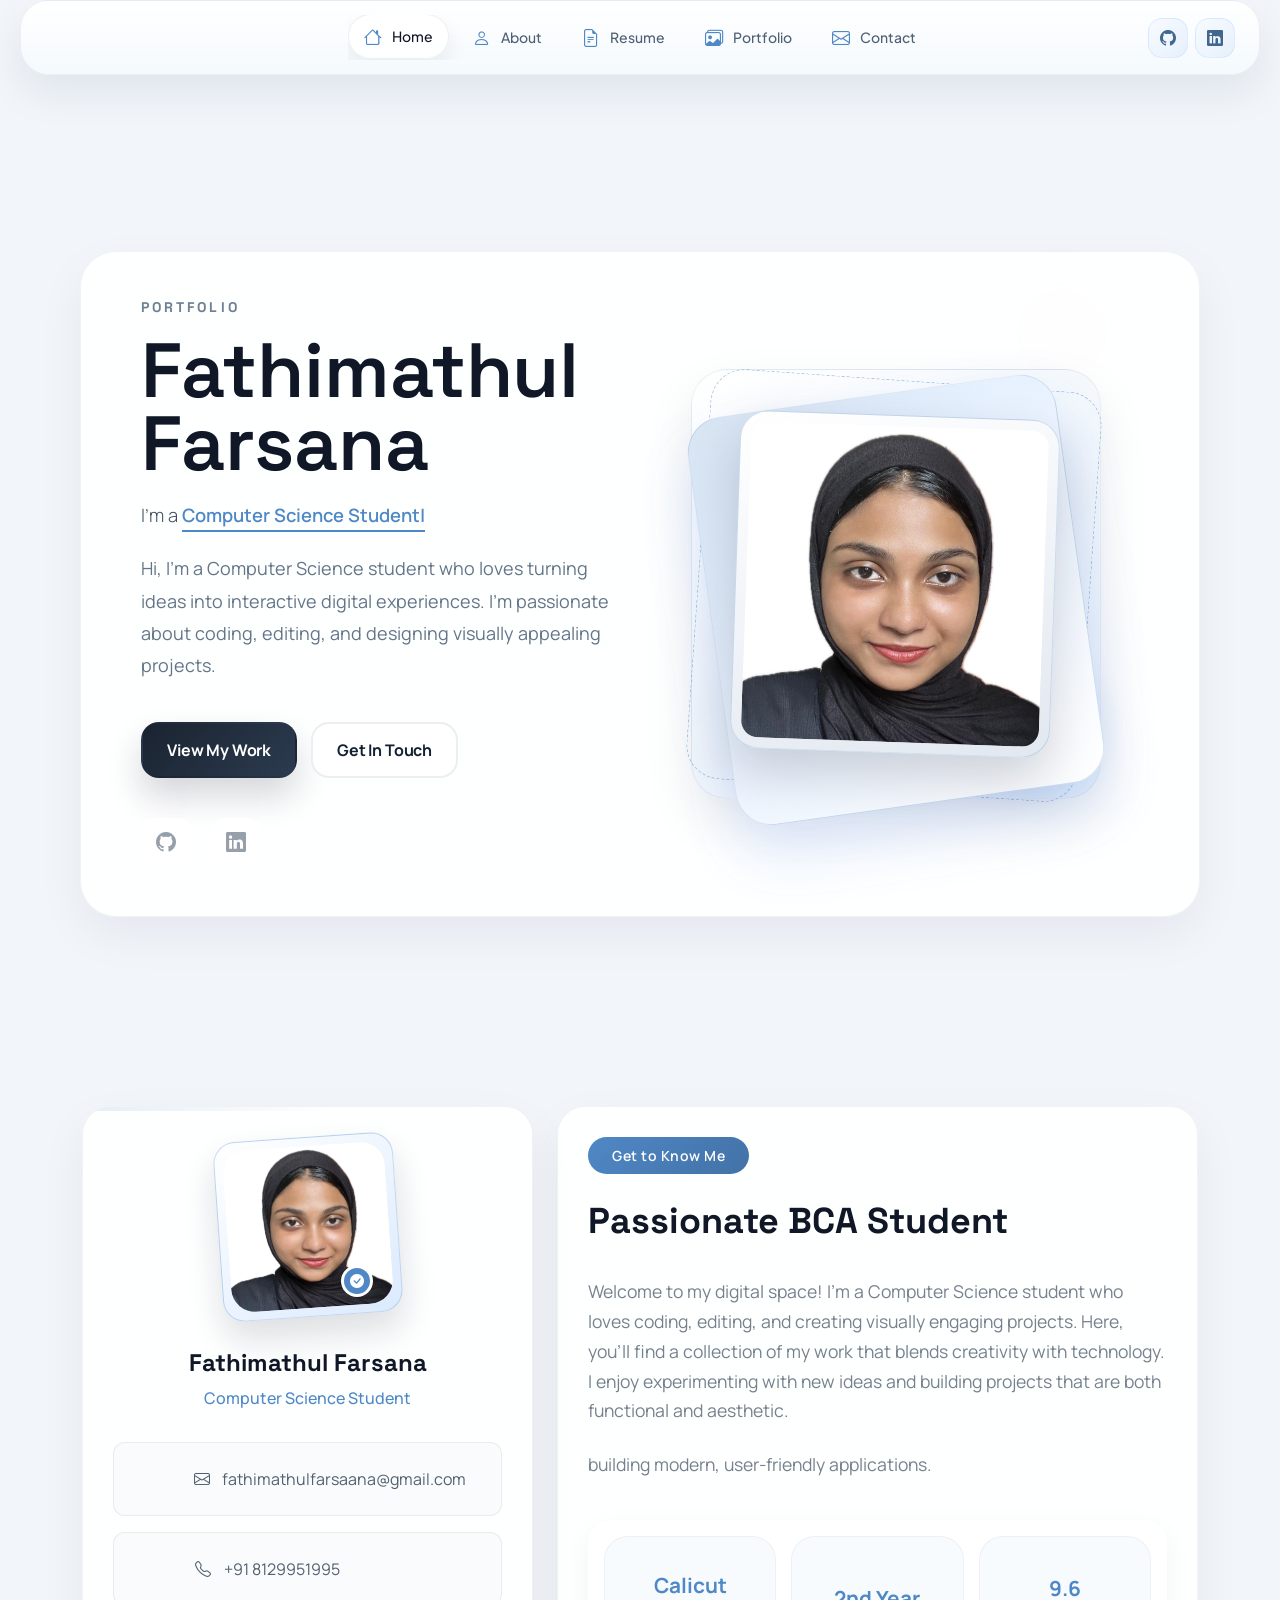
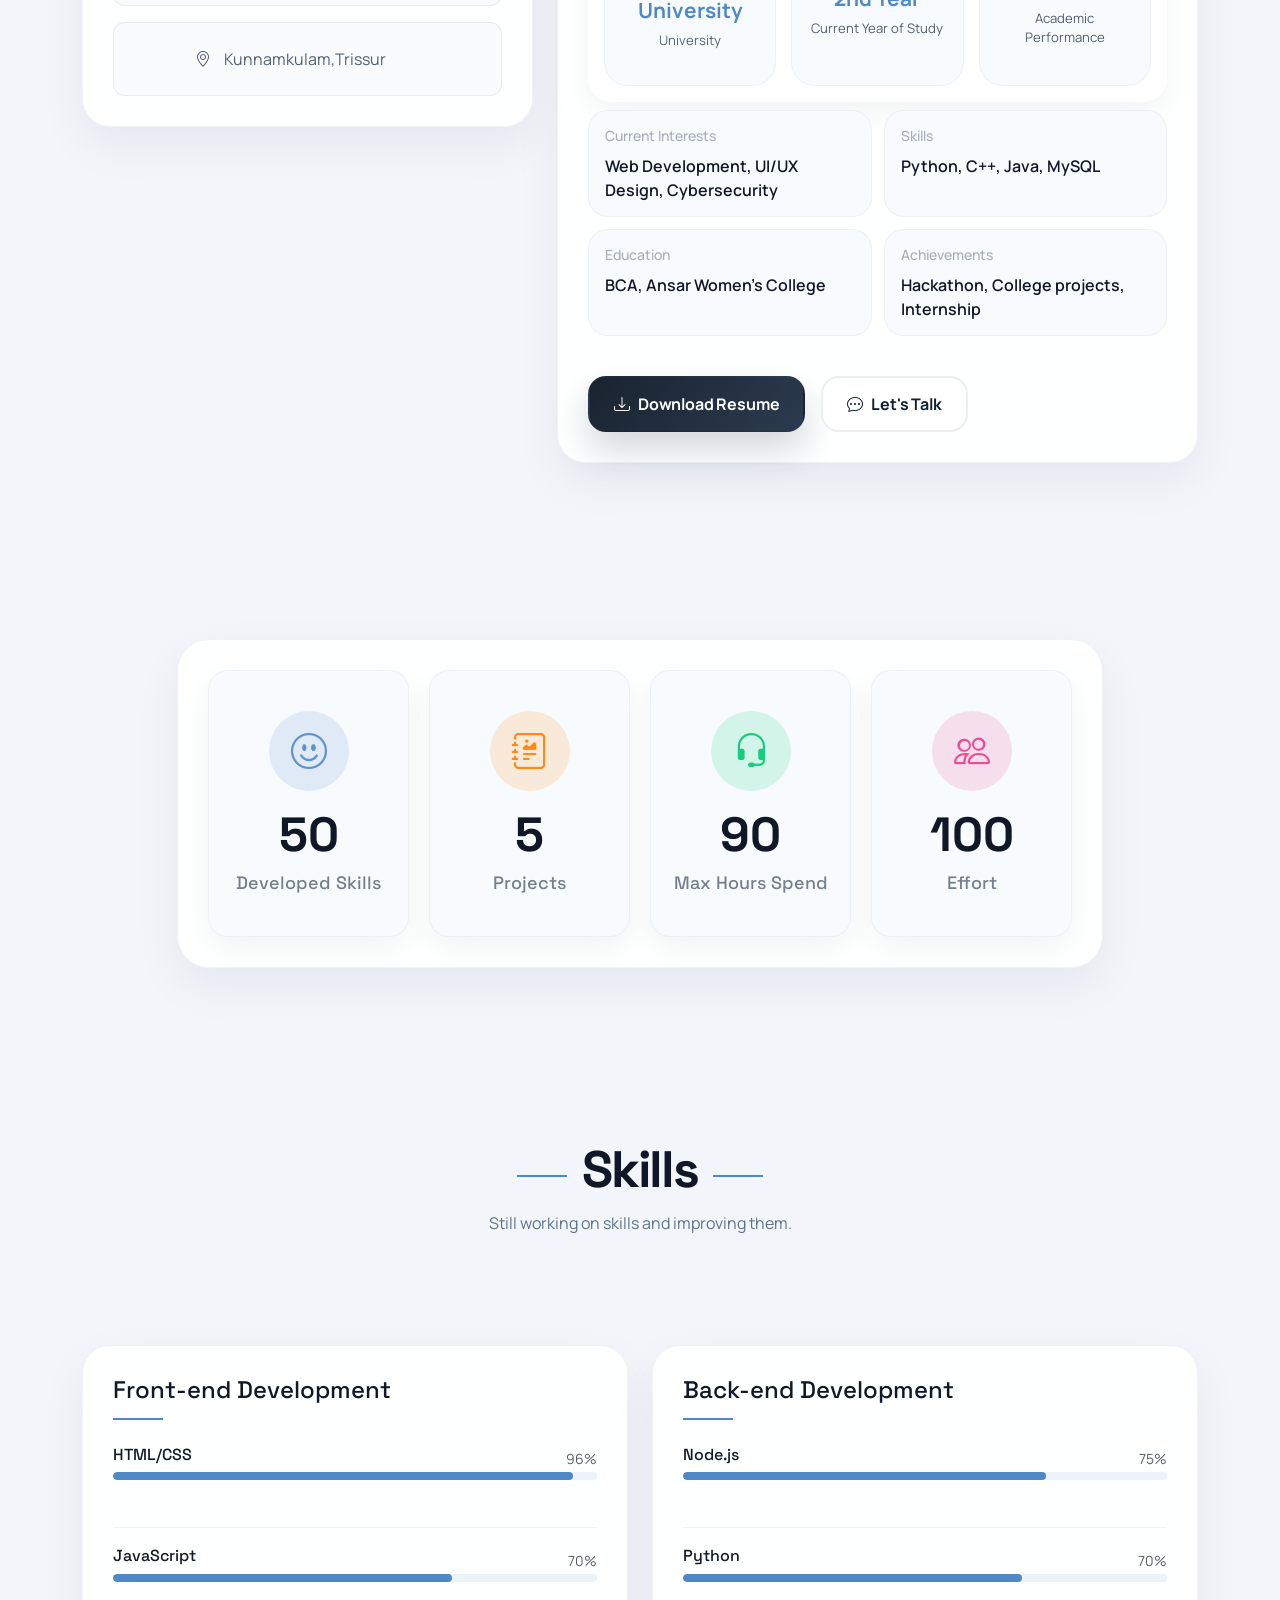
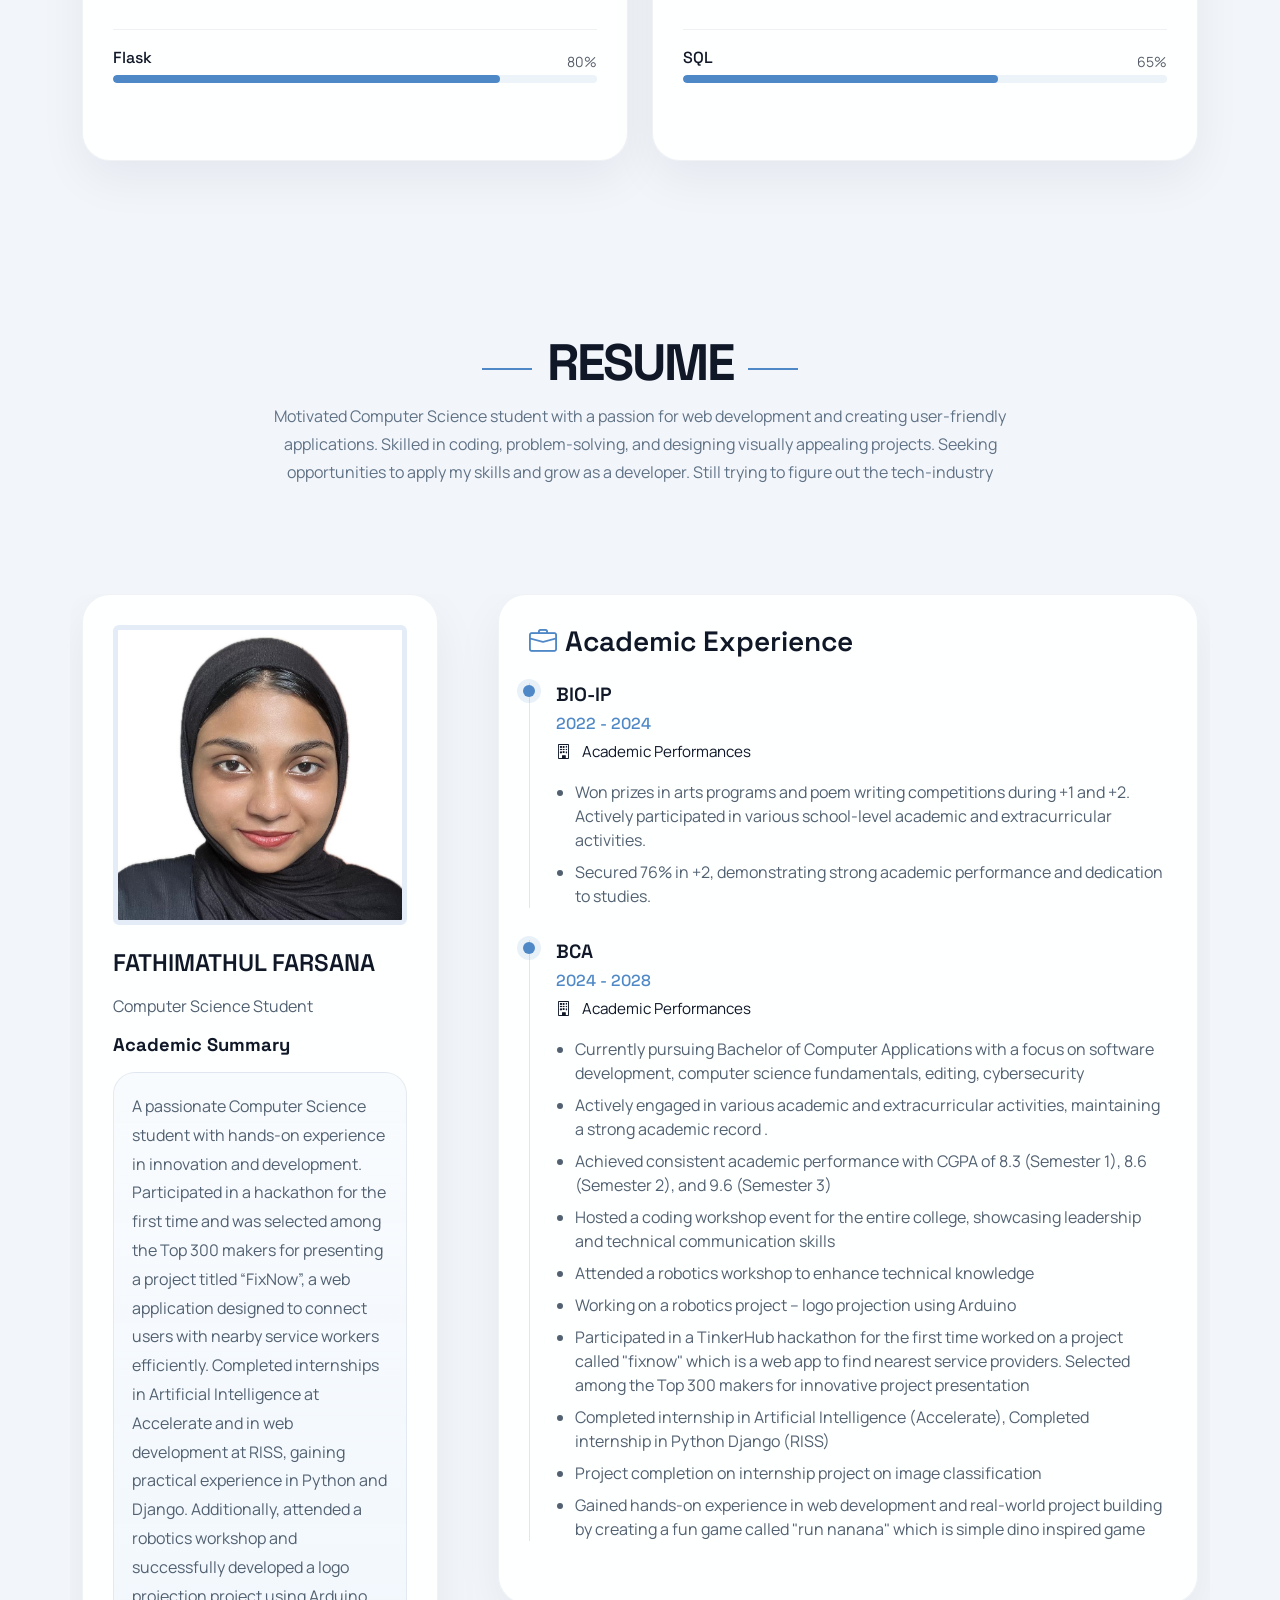
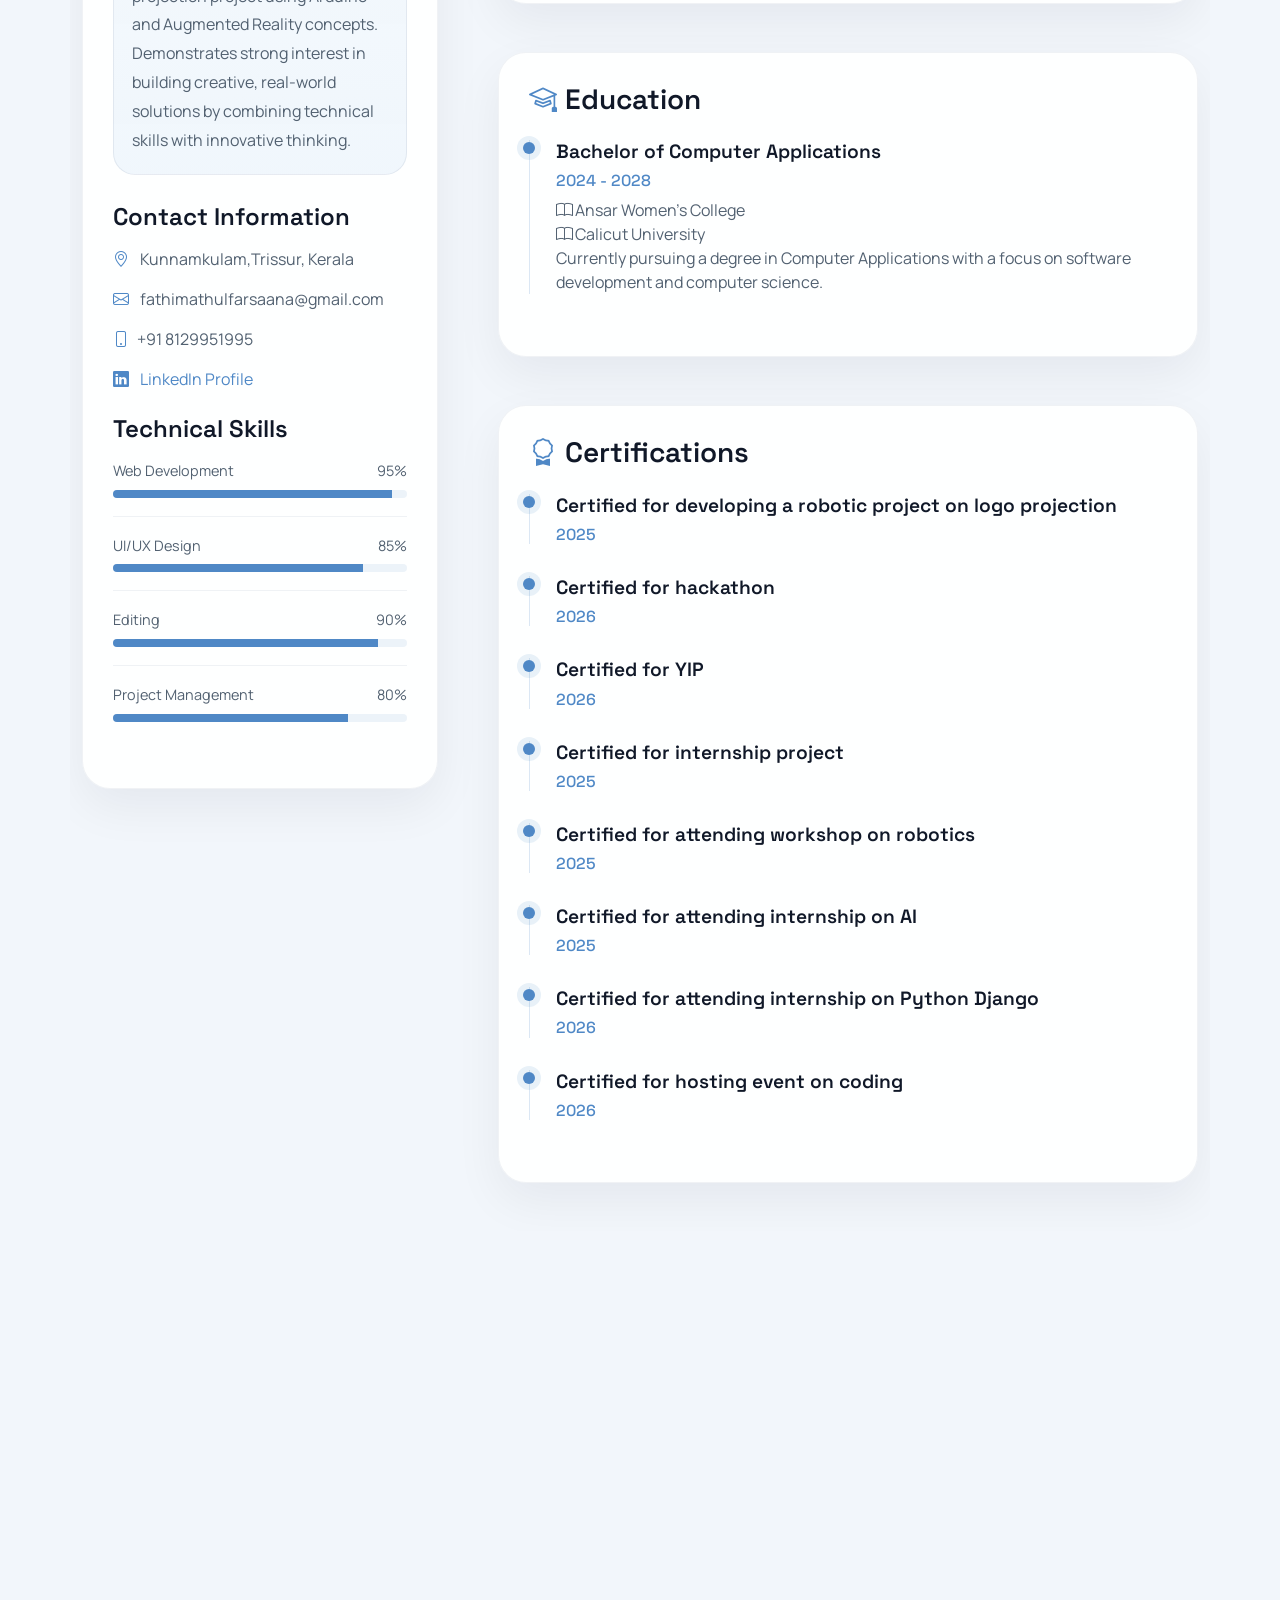
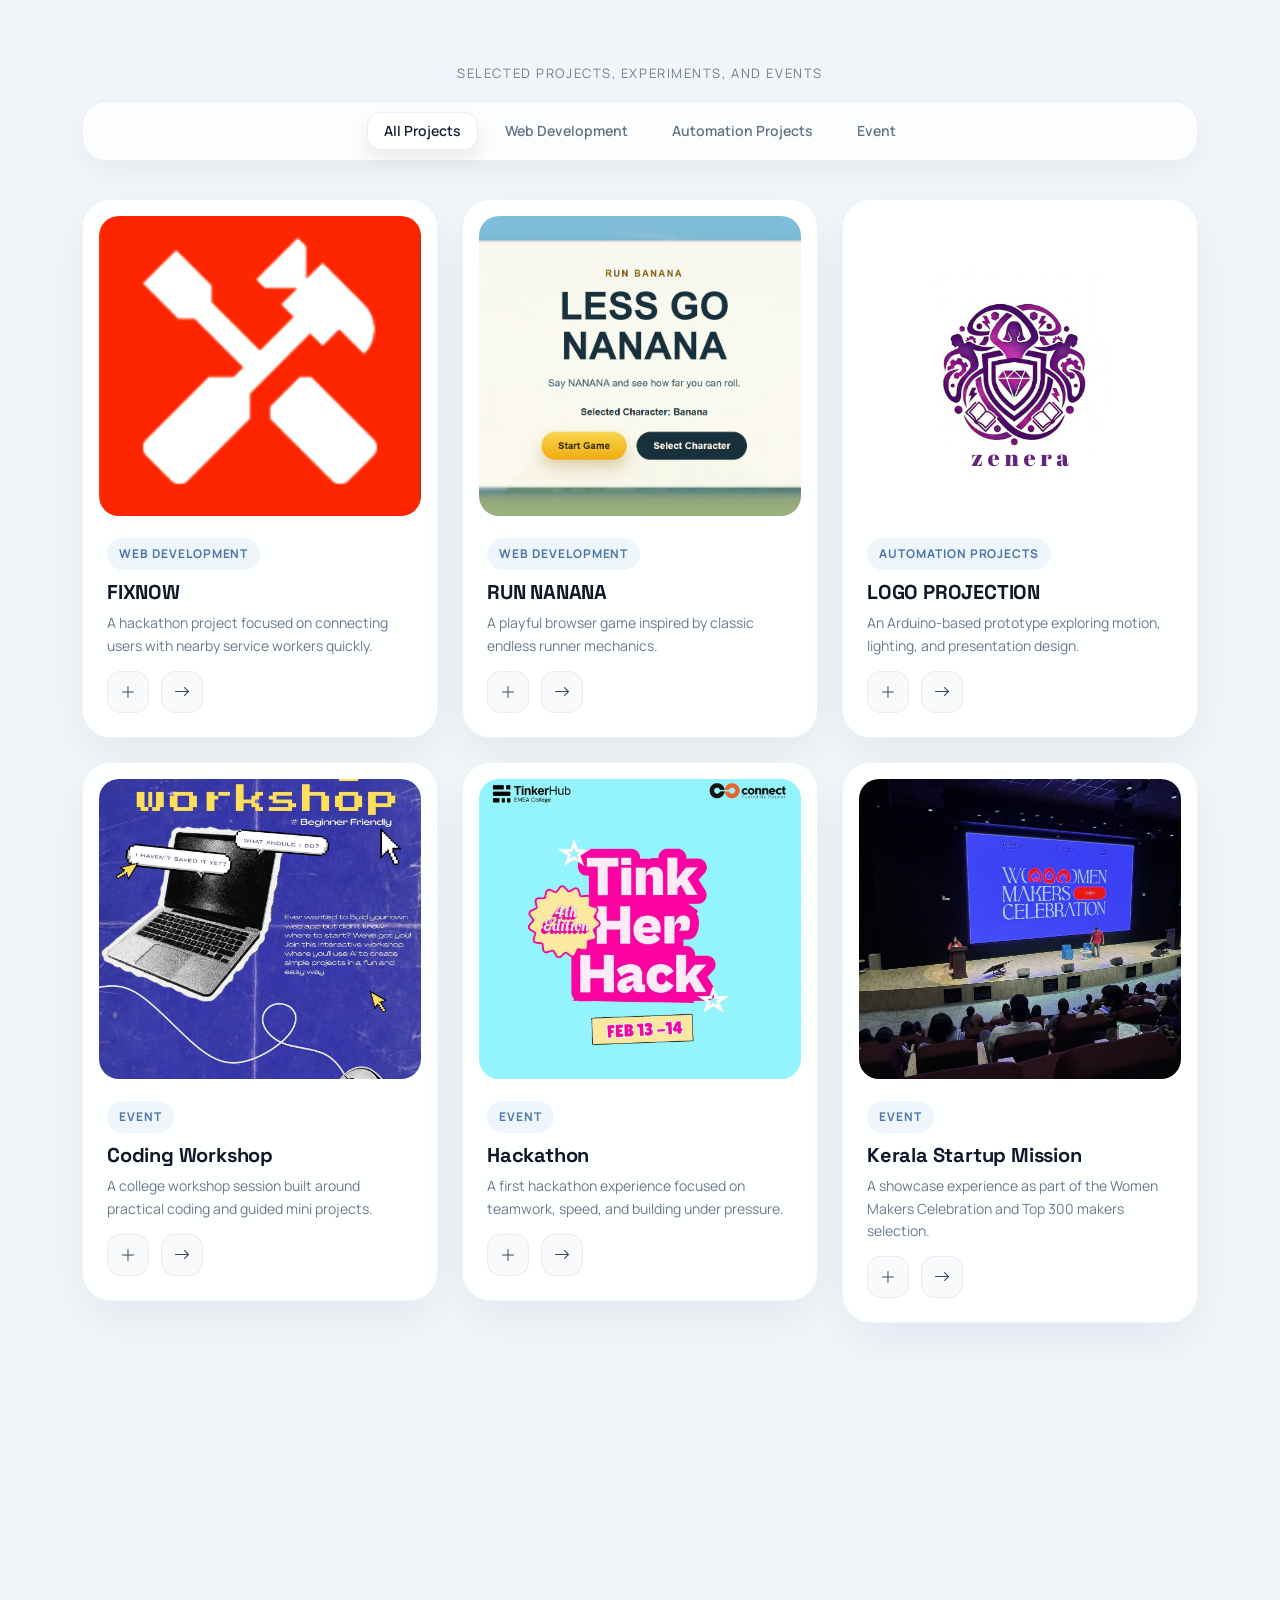
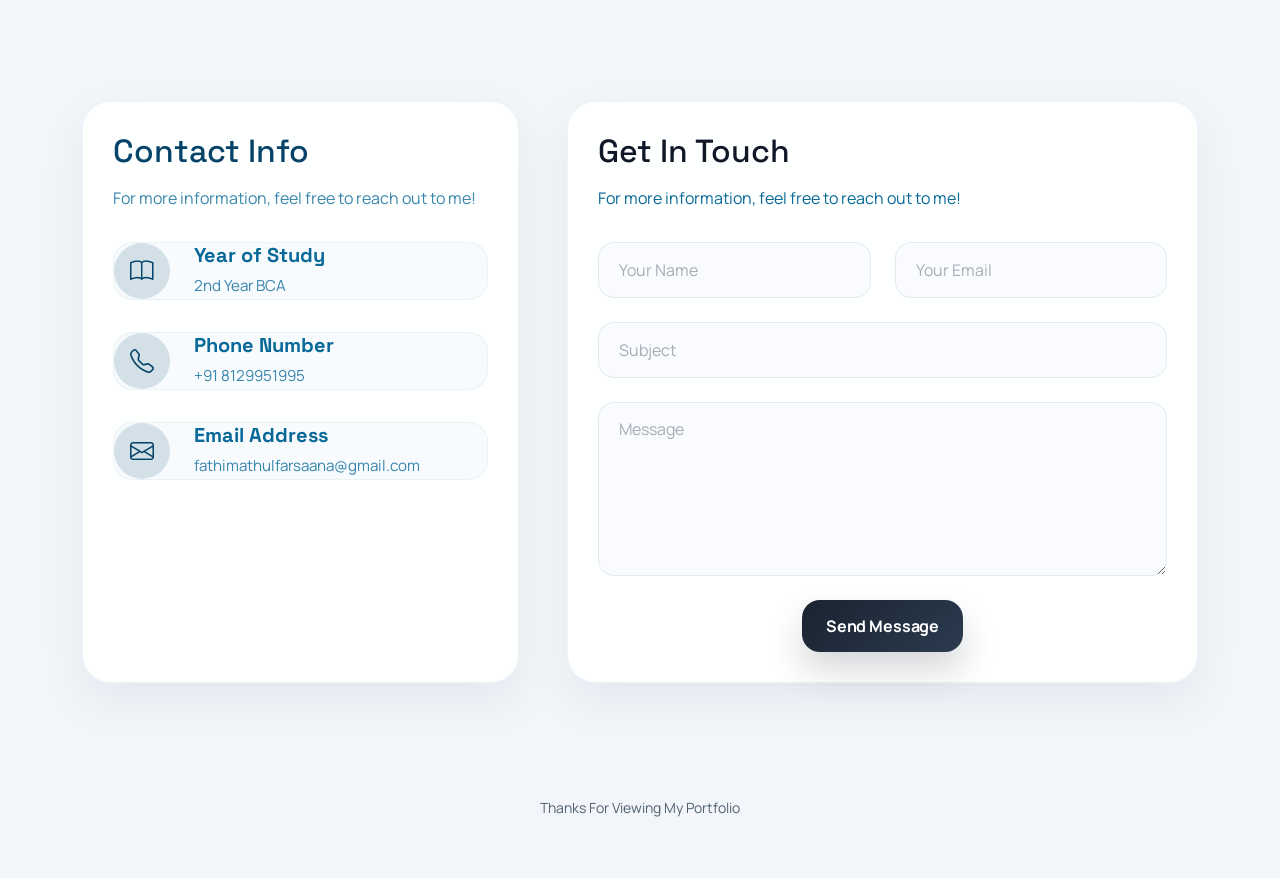
==== index.html @ c7d16365 "update" ====
<!DOCTYPE html>
<html lang="en">

<head>
  <meta charset="utf-8">
  <meta content="width=device-width, initial-scale=1.0" name="viewport">
  <title>Portfolio of Fathimathul Farsana</title>
  <meta name="description" content="Farsana's personal portfolio showcasing projects and skills">
  <meta name="keywords" content="portfolio, web development, coding, projects, skills, Fathimathul Farsana">
  <meta name="author" content="Fathimathul Farsana">

  <!-- Fonts -->
  <link href="https://fonts.googleapis.com" rel="preconnect">
  <link href="https://fonts.gstatic.com" rel="preconnect" crossorigin>
  <link href="https://fonts.googleapis.com/css2?family=Manrope:wght@400;500;600;700;800&family=Space+Grotesk:wght@500;700&family=Plus+Jakarta+Sans:wght@500;600;700&display=swap" rel="stylesheet">

  <!-- Vendor CSS Files -->
  <link href="assets/vendor/bootstrap/css/bootstrap.min.css" rel="stylesheet">
  <link href="https://cdn.jsdelivr.net/npm/bootstrap-icons@1.11.3/font/bootstrap-icons.min.css" rel="stylesheet">
  <link href="assets/vendor/aos/aos.css" rel="stylesheet">
  <link href="assets/vendor/glightbox/css/glightbox.min.css" rel="stylesheet">
  <link href="assets/vendor/swiper/swiper-bundle.min.css" rel="stylesheet">

  <!-- Main CSS File -->
  <link href="assets/css/main.css" rel="stylesheet">

  <!-- =======================================================
  * Name: Portfolio of Fathimathul Farsana
  * Template URL: https://Farsanaa/portfolio/
  ======================================================== -->
</head>

<body class="index-page">

  <header id="header" class="header dark-background d-flex flex-column justify-content-center">
    <i class="header-toggle d-xl-none bi bi-list"></i>

    <div class="header-container d-flex flex-column align-items-start">
      <nav id="navmenu" class="navmenu">
        <ul>
          <li><a href="#hero" class="active"><i class="bi bi-house navicon"></i>Home</a></li>
          <li><a href="#about"><i class="bi bi-person navicon"></i> About</a></li>
          <li><a href="#resume"><i class="bi bi-file-earmark-text navicon"></i> Resume</a></li>
          <li><a href="#portfolio"><i class="bi bi-images navicon"></i> Portfolio</a></li>
          <li><a href="#contact"><i class="bi bi-envelope navicon"></i> Contact</a></li>
        </ul>
      </nav>

      <div class="social-links text-center">
        <a href="https://github.com/Farsanaa/" class="github"><i class="bi bi-github"></i></a>
        <a href="https://www.linkedin.com/in/farsana-fathima-b23329321/" class="linkedin"><i class="bi bi-linkedin"></i></a>
      </div>

    </div>

  </header>

  <main class="main">

    <!-- Hero Section -->
    <section id="hero" class="hero section">

      <div class="background-elements">
        <div class="bg-circle circle-1"></div>
        <div class="bg-circle circle-2"></div>
      </div>

      <div class="hero-content">

        <div class="container">
          <div class="row align-items-center">

            <div class="col-lg-6" data-aos="fade-right" data-aos-delay="100">
              <div class="hero-text">
                <h1><span class="accent-text">PORTFOLIO</span></h1>
                <h2>Fathimathul Farsana</h2>
                <p class="lead">I'm a <span class="typed" data-typed-items="Computer Science Student, Web Developer, Editor-Video, Poster designer, Code Enthusiast"></span></p>
                <p class="description">Hi, I’m a Computer Science student who loves turning ideas into interactive digital experiences. I’m passionate about coding, editing, and designing visually appealing projects.</p>

                <div class="hero-actions">
                  <a href="#portfolio" class="btn btn-primary">View My Work</a>
                  <a href="#contact" class="btn btn-outline">Get In Touch</a>
                </div>

                <div class="social-links">
                  <a href="https://github.com/Farsanaa/" class="github"><i class="bi bi-github"></i></a>
                  <a href="https://www.linkedin.com/in/farsana-fathima-b23329321/" class="linkedin"><i class="bi bi-linkedin"></i></a>
                </div>
              </div>
            </div>

            <div class="col-lg-6" data-aos="fade-left" data-aos-delay="200">
              <div class="hero-visual">
                <div class="profile-container">
                  <div class="profile-background"></div>
                  <img src="assets/img/profile/profile.jpeg" alt="Fathimathul Farsana" class="profile-image">
                </div>
              </div>
            </div>

          </div>
        </div>
      </div>

    </section><!-- /Hero Section -->

    <!-- About Section -->
    <section id="about" class="about section">

      <div class="container" data-aos="fade-up" data-aos-delay="100">

        <div class="row">
          <div class="col-lg-5" data-aos="zoom-in" data-aos-delay="200">
            <div class="profile-card">
              <div class="profile-header">
                <div class="profile-image">
                  <img src="assets/img/profile/profile.jpeg" alt="Profile Image" class="img-fluid">
                </div>
                <div class="profile-badge">
                  <i class="bi bi-check-circle-fill"></i>
                </div>
              </div>

              <div class="profile-content">
                <h3>Fathimathul Farsana</h3>
                <p class="profession">Computer Science Student</p>

                <div class="contact-links">
                  <a href="mailto:fathimathulfarsaana@gmail.com" class="contact-item">
                    <i class="bi bi-envelope"></i>
                    fathimathulfarsaana@gmail.com
                  </a>
                  <a href="tel:+91 8129951995" class="contact-item">
                    <i class="bi bi-telephone"></i>
                    +91 8129951995
                  </a>
                  <a href="#" class="contact-item">
                    <i class="bi bi-geo-alt"></i>
                    Kunnamkulam,Trissur
                  </a>
                </div>
              </div>
            </div>
          </div>

          <div class="col-lg-7" data-aos="fade-left" data-aos-delay="300">
            <div class="about-content">
              <div class="section-header">
                <span class="badge-text">Get to Know Me</span>
                <h2>Passionate BCA Student</h2>
              </div>

              <div class="description">
                <p>Welcome to my digital space! I'm a Computer Science student who loves coding, editing, and creating visually engaging projects. Here, you’ll find a collection of my work that blends creativity with technology. I enjoy experimenting with new ideas and building projects that are both functional and aesthetic.</p>

                <p>building modern, user-friendly applications.</p>
              </div>

              <div class="stats-grid">
                <div class="stat-item">
                 <div class="stat-number stat-number-text">
                 <span>Calicut University</span>
                 </div>
                  <div class="stat-label">University</div>
                </div>
                <div class="stat-item">
                  <div class="stat-number">2nd Year</div>
                  <div class="stat-label">Current Year of Study
                
                  </div>
                </div>
                <div class="stat-item">
                  <div class="stat-number">9.6</div>
                  <div class="stat-label">Academic Performance</div>
                </div>
              </div>

              <div class="details-grid">
                <div class="detail-row">
                  <div class="detail-item">
                    <span class="detail-label">Current Interests</span>
                    <span class="detail-value">Web Development, UI/UX Design, Cybersecurity</span>
                  </div>
                  <div class="detail-item">
                    <span class="detail-label">Skills</span>
                    <span class="detail-value">Python, C++, Java, MySQL</span>
                  </div>
                </div>
                <div class="detail-row">
                  <div class="detail-item">
                    <span class="detail-label">Education</span>
                    <span class="detail-value">BCA, Ansar Women's College</span>
                  </div>
                  <div class="detail-item">
                    <span class="detail-label">Achievements</span>
                    <span class="detail-value">Hackathon, College projects, Internship</span>
                  </div>
                </div>
              </div>

              <div class="cta-section">
                <a href="#" class="btn btn-primary">
                  <i class="bi bi-download"></i>
                  Download Resume
                </a>
                <a href="#" class="btn btn-outline">
                  <i class="bi bi-chat-dots"></i>
                  Let's Talk
                </a>
              </div>
            </div>
          </div>
        </div>

      </div>

    </section><!-- /About Section -->

    <!-- Stats Section -->
    <section id="stats" class="stats section light-background">

      <div class="container" data-aos="fade-up" data-aos-delay="100">

        <div class="row justify-content-center">
          <div class="col-lg-10">
            <div class="stats-wrapper">
              <div class="stats-item" data-aos="zoom-in" data-aos-delay="150">
                <div class="icon-wrapper">
                  <i class="bi bi-emoji-smile"></i>
                </div>
                <span data-purecounter-start="0" data-purecounter-end="50" data-purecounter-duration="1" class="purecounter"></span>
                <p>Developed Skills</p>
              </div><!-- End Stats Item -->

              <div class="stats-item" data-aos="zoom-in" data-aos-delay="200">
                <div class="icon-wrapper">
                  <i class="bi bi-journal-richtext"></i>
                </div>
                <span data-purecounter-start="0" data-purecounter-end="5" data-purecounter-duration="1" class="purecounter"></span>
                <p>Projects</p>
              </div><!-- End Stats Item -->

              <div class="stats-item" data-aos="zoom-in" data-aos-delay="250">
                <div class="icon-wrapper">
                  <i class="bi bi-headset"></i>
                </div>
                <span data-purecounter-start="0" data-purecounter-end="90" data-purecounter-duration="1" class="purecounter"></span>
                <p>Max Hours Spend</p>
              </div><!-- End Stats Item -->

              <div class="stats-item" data-aos="zoom-in" data-aos-delay="300">
                <div class="icon-wrapper">
                  <i class="bi bi-people"></i>
                </div>
                <span data-purecounter-start="0" data-purecounter-end="100" data-purecounter-duration="1" class="purecounter"></span>
                <p>Effort</p>
              </div><!-- End Stats Item -->
            </div>
          </div>
        </div>

      </div>

    </section><!-- /Stats Section -->

    <!-- Skills Section -->
    <section id="skills" class="skills section">

      <!-- Section Title -->
      <div class="container section-title" data-aos="fade-up">
        <h2>Skills</h2>
        <p>Still working on skills and improving them.</p>
      </div><!-- End Section Title -->

      <div class="container" data-aos="fade-up" data-aos-delay="100">

        <div class="row">
          <div class="col-lg-6">
            <div class="skills-category" data-aos="fade-up" data-aos-delay="200">
              <h3>Front-end Development</h3>
              <div class="skills-animation">
                <div class="skill-item">
                  <div class="d-flex justify-content-between align-items-center">
                    <h4>HTML/CSS</h4>
                    <span class="skill-percentage">96%</span>
                  </div>
                  <div class="progress">
                    <div class="progress-bar" role="progressbar" aria-valuenow="95" aria-valuemin="0" aria-valuemax="100"></div>
                  </div>
                  <div class="skill-tooltip">Learning and Developing skills in modern web technologies</div>
                </div>

                <div class="skill-item">
                  <div class="d-flex justify-content-between align-items-center">
                    <h4>JavaScript</h4>
                    <div class="progress-bar" role="progressbar" aria-valuenow="96" aria-valuemin="0" aria-valuemax="100"></div>
                    <span class="skill-percentage">70%</span>
                  </div>
                  <div class="progress">
                    <div class="progress-bar" role="progressbar" aria-valuenow="70" aria-valuemin="0" aria-valuemax="100"></div>
                  </div>
                  <div class="skill-tooltip">Experience with modern JavaScript frameworks</div>
                </div>

                <div class="skill-item">
                  <div class="d-flex justify-content-between align-items-center">
                    <h4>Flask</h4>
                    <span class="skill-percentage">80%</span>
                  </div>
                  <div class="progress">
                    <div class="progress-bar" role="progressbar" aria-valuenow="80" aria-valuemin="0" aria-valuemax="100"></div>
                  </div>
                  <div class="skill-tooltip">Experience with Flask, routing, and database integration</div>
                </div>
              </div>
            </div><!-- End Frontend Skills -->
          </div>

          <div class="col-lg-6">
            <div class="skills-category" data-aos="fade-up" data-aos-delay="300">
              <h3>Back-end Development</h3>
              <div class="skills-animation">
                <div class="skill-item">
                  <div class="d-flex justify-content-between align-items-center">
                    <h4>Node.js</h4>
                    <span class="skill-percentage">75%</span>
                  </div>
                  <div class="progress">
                    <div class="progress-bar" role="progressbar" aria-valuenow="75" aria-valuemin="0" aria-valuemax="100"></div>
                  </div>
                  <div class="skill-tooltip">Server-side JavaScript development with Express and REST APIs</div>
                </div>

                <div class="skill-item">
                  <div class="d-flex justify-content-between align-items-center">
                    <h4>Python</h4>
                    <span class="skill-percentage">70%</span>
                  </div>
                  <div class="progress">
                    <div class="progress-bar" role="progressbar" aria-valuenow="70" aria-valuemin="0" aria-valuemax="100"></div>
                  </div>
                  <div class="skill-tooltip">Python development with Django and data analysis tools</div>
                </div>

                <div class="skill-item">
                  <div class="d-flex justify-content-between align-items-center">
                    <h4>SQL</h4>
                    <span class="skill-percentage">65%</span>
                  </div>
                  <div class="progress">
                    <div class="progress-bar" role="progressbar" aria-valuenow="65" aria-valuemin="0" aria-valuemax="100"></div>
                  </div>
                  <div class="skill-tooltip">Database design, optimization, and complex queries</div>
                </div>
              </div>
            </div><!-- End Backend Skills -->
          </div>
        </div>

      </div>

    </section><!-- /Skills Section -->

    <!-- Resume Section -->
    <section id="resume" class="resume section">

      <!-- Section Title -->
      <div class="container section-title" data-aos="fade-up">
        <h2>RESUME</h2>
        <p>Motivated Computer Science student with a passion for web development and creating user-friendly applications. Skilled in coding, problem-solving, and designing visually appealing projects. Seeking opportunities to apply my skills and grow as a developer. Still trying to figure out the tech-industry</p>
      </div><!-- End Section Title -->

      <div class="container" data-aos="fade-up" data-aos-delay="100">

        <div class="row gy-4">
          <!-- Left column with summary and contact -->
          <div class="col-lg-4">
            <div class="resume-side" data-aos="fade-right" data-aos-delay="100">
              <div class="profile-img mb-4">
                <img src="assets/img/profile/profile.jpeg" alt="Profile" class="img-fluid rounded">
              </div>

              <h3>FATHIMATHUL FARSANA</h3>
              <p class="profession">Computer Science Student</p>
              <h4>Academic Summary</h4>
              <div class="academic-summary-card">
              <p>A passionate Computer Science student with hands-on experience in innovation and development. Participated in a hackathon for the first time and was selected among the Top 300 makers for presenting a project titled “FixNow”, a web application designed to connect users with nearby service workers efficiently.
                 Completed internships in Artificial Intelligence at Accelerate and in web development at RISS, gaining practical experience in Python and Django. Additionally, attended a robotics workshop and successfully developed a logo projection project using Arduino and Augmented Reality concepts.
                 Demonstrates strong interest in building creative, real-world solutions by combining technical skills with innovative thinking.</p>
              </div>
              <h3 class="mt-4">Contact Information</h3>
              <ul class="contact-info list-unstyled">
                <li><i class="bi bi-geo-alt"></i> Kunnamkulam,Trissur, Kerala</li>
                <li><i class="bi bi-envelope"></i> fathimathulfarsaana@gmail.com</li>
                <li><i class="bi bi-phone"></i>+91 8129951995</li>
                <li><i class="bi bi-linkedin"></i><strong></strong> <a href="https://www.linkedin.com/in/farsana-fathima-b23329321/" target="_blank">LinkedIn Profile</a></li>
              </ul>

              <div class="skills-animation mt-4">
                <h3>Technical Skills</h3>
                <div class="skill-item">
                  <div class="d-flex justify-content-between">
                    <span>Web Development</span>
                    <span>95%</span>
                  </div>
                  <div class="progress">
                    <div class="progress-bar" role="progressbar" aria-valuenow="95" aria-valuemin="0" aria-valuemax="100"></div>
                  </div>
                </div>

                <div class="skill-item">
                  <div class="d-flex justify-content-between">
                    <span>UI/UX Design</span>
                    <span>85%</span>
                  </div>
                  <div class="progress">
                    <div class="progress-bar" role="progressbar" aria-valuenow="85" aria-valuemin="0" aria-valuemax="100"></div>
                  </div>
                </div>

                <div class="skill-item">
                  <div class="d-flex justify-content-between">
                    <span>Editing</span>
                    <span>90%</span>
                  </div>
                  <div class="progress">
                    <div class="progress-bar" role="progressbar" aria-valuenow="90" aria-valuemin="0" aria-valuemax="100"></div>
                  </div>
                </div>

                <div class="skill-item">
                  <div class="d-flex justify-content-between">
                    <span>Project Management</span>
                    <span>80%</span>
                  </div>
                  <div class="progress">
                    <div class="progress-bar" role="progressbar" aria-valuenow="80" aria-valuemin="0" aria-valuemax="100"></div>
                  </div>
                </div>
              </div>
            </div>
          </div>

          <!-- Right column with experience and education -->
          <div class="col-lg-8 ps-4 ps-lg-5">
            <!-- Experience Section -->
            <div class="resume-section" data-aos="fade-up">
              <h3><i class="bi bi-briefcase me-2"></i>Academic Experience</h3>

              <div class="resume-item">
                <h4>BIO-IP</h4>
                <h5>2022 - 2024</h5>
                <p class="company"><i class="bi bi-building"></i> Academic Performances </p>
                <ul>
                  <li>Won prizes in arts programs and poem writing competitions during +1 and +2. Actively participated in various school-level academic and extracurricular activities.</li>
                  <li>Secured 76% in +2, demonstrating strong academic performance and dedication to studies.</li>
                </ul>
              </div>

              <div class="resume-item">
                <h4>BCA</h4>
                <h5>2024 - 2028</h5>
                <p class="company"><i class="bi bi-building"></i> Academic Performances </p>
                <ul>
                  <li>Currently pursuing Bachelor of Computer Applications with a focus on software development, computer science fundamentals, editing, cybersecurity</li>
                  <li>Actively engaged in various academic and extracurricular activities, maintaining a strong academic record .</li>
                  <li>Achieved consistent academic performance with CGPA of 8.3 (Semester 1), 8.6 (Semester 2), and 9.6 (Semester 3)</li>
                  <li>Hosted a coding workshop event for the entire college, showcasing leadership and technical communication skills</li>
                  <li>Attended a robotics workshop to enhance technical knowledge</li>
                  <li>Working on a robotics project – logo projection using Arduino</li>
                  <li>Participated in a TinkerHub hackathon for the first time worked on a project called "fixnow" which is a web app to find nearest service providers. Selected among the Top 300 makers for innovative project presentation</li>
                  <li>Completed internship in Artificial Intelligence (Accelerate), Completed internship in Python Django (RISS)</li>
                  <li>Project completion on internship project on image classification</li>
                  <li>Gained hands-on experience in web development and real-world project building by creating a fun game called "run nanana" which is simple dino inspired game</li>
                  
                </ul>
              </div>
            </div>

            <!-- Education Section -->
            <div class="resume-section" data-aos="fade-up" data-aos-delay="100">
              <h3><i class="bi bi-mortarboard me-2"></i>Education</h3>

              <div class="resume-item">
                <h4>Bachelor of Computer Applications</h4>
                <h5>2024 - 2028</h5>
                 <p class="school"><i class="bi bi-book"></i> Ansar Women's College</p>
                <p class="school"><i class="bi bi-book"></i> Calicut University</p>
                <p>Currently pursuing a degree in Computer Applications with a focus on software development and computer science.</p>
              </div>
            </div>

            <!-- Certifications Section -->
            <div class="resume-section" data-aos="fade-up" data-aos-delay="200">
              <h3><i class="bi bi-award me-2"></i>Certifications</h3>

              <div class="resume-item">
                <h4>Certified for developing a robotic project on logo projection</h4>
                <h5>2025</h5>
              </div>

              <div class="resume-item">
                <h4>Certified for hackathon</h4>
                <h5>2026</h5>
              </div>

              <div class="resume-item">
                <h4>Certified for YIP</h4>
                <h5>2026</h5>
              </div>

              <div class="resume-item">
                <h4>Certified for internship project</h4>
                <h5>2025</h5>
              </div>

              <div class="resume-item">
                <h4>Certified for attending workshop on robotics</h4>
                <h5>2025</h5>
              </div>

              <div class="resume-item">
                <h4>Certified for attending internship on AI</h4>
                <h5>2025</h5>
              </div>

              <div class="resume-item">
                <h4>Certified for attending internship on Python Django</h4>
                <h5>2026</h5>
              </div>

              <div class="resume-item">
                <h4>Certified for hosting event on coding</h4>
                <h5>2026</h5>
              </div>
            </div>
          </div>
        </div>

      </div>

    </section><!-- /Resume Section -->

    <!-- Portfolio Section -->
    <section id="portfolio" class="portfolio section">

      <!-- Section Title -->
      <div class="container section-title" data-aos="fade-up">
        <h2>Portfolio</h2>
        <p>This presents my work as a Computer Science student, highlighting my skills in web development, programming, and project building. It includes projects, internships, and achievements that reflect my ability to create efficient and user-friendly applications.</p>
      </div><!-- End Section Title -->

      <div class="container" data-aos="fade-up" data-aos-delay="100">

        <div class="isotope-layout" data-default-filter="*" data-layout="masonry" data-sort="original-order">
          <div class="portfolio-shell">
            <div class="portfolio-head" data-aos="fade-up" data-aos-delay="120">
              <div class="portfolio-copy">
                <p class="portfolio-note">Selected projects, experiments, and events</p>
              </div>
              <div class="filters-wrapper portfolio-filter-bar" data-aos="fade-up" data-aos-delay="150">
                <ul class="portfolio-filters isotope-filters">
                  <li data-filter="*" class="filter-active">All Projects</li>
                  <li data-filter=".filter-web">Web Development</li>
                  <li data-filter=".filter-automation">Automation Projects</li>
                  <li data-filter=".filter-event">Event</li>
                </ul>
              </div>
            </div>

            <div class="row gy-4 portfolio-container isotope-container" data-aos="fade-up" data-aos-delay="200">

                <div class="col-xl-4 col-md-6 portfolio-item isotope-item filter-web">
                  <div class="portfolio-wrap">
                    <img src="assets/img/portfolio/unnamed.webp" class="img-fluid" alt="Portfolio Image" loading="lazy">
                    <div class="portfolio-info">
                      <div class="content">
                        <span class="category">Web Development</span>
                        <h4>FIXNOW</h4>
                        <p class="portfolio-summary">A hackathon project focused on connecting users with nearby service workers quickly.</p>
                        <div class="portfolio-links">
                          <a href="assets/img/portfolio/unnamed.webp" class="glightbox" title="Capturing Moments"><i class="bi bi-plus-lg"></i></a>
                          <a href="fixnow-details.html" title="More Details"><i class="bi bi-arrow-right"></i></a>
                        </div>
                      </div>
                    </div>
                  </div>
                </div> <!-- End Portfolio Item -->

                <div class="col-xl-4 col-md-6 portfolio-item isotope-item filter-web">
                  <div class="portfolio-wrap">
                    <img src="assets/img/portfolio/Screenshot 2026-04-10 211252.png" class="img-fluid" alt="Portfolio Image" loading="lazy">
                    <div class="portfolio-info">
                      <div class="content">
                        <span class="category">Web Development</span>
                        <h4>RUN NANANA</h4>
                        <p class="portfolio-summary">A playful browser game inspired by classic endless runner mechanics.</p>
                        <div class="portfolio-links">
                          <a href="assets/img/portfolio/nana.png" class="glightbox" title="Woodcraft Design"><i class="bi bi-plus-lg"></i></a>
                          <a href="run-banana-details.html" title="More Details"><i class="bi bi-arrow-right"></i></a>
                        </div>
                      </div>
                    </div>
                  </div>
                </div><!-- End Portfolio Item -->
                 <div class="col-xl-4 col-md-6 portfolio-item isotope-item filter-automation">
                  <div class="portfolio-wrap">
                    <img src="assets/img/portfolio/zenera.png" class="img-fluid" alt="Portfolio Image" loading="lazy">
                    <div class="portfolio-info">
                      <div class="content">
                        <span class="category">Automation Projects</span>
                        <h4>LOGO PROJECTION</h4>
                        <p class="portfolio-summary">An Arduino-based prototype exploring motion, lighting, and presentation design.</p>
                        <div class="portfolio-links">
                          <a href="assets/img/portfolio/zenera.png" class="glightbox" title="Capturing Moments"><i class="bi bi-plus-lg"></i></a>
                          <a href="logo-projection-details.html" title="More Details"><i class="bi bi-arrow-right"></i></a>
                        </div>
                      </div>
                    </div>
                  </div>
                </div> <!-- End Portfolio Item -->
                <div class="col-xl-4 col-md-6 portfolio-item isotope-item filter-event">
                  <div class="portfolio-wrap">
                    <img src="assets/img/portfolio/EVENT4.jpg" class="img-fluid" alt="Portfolio Image" loading="lazy">
                    <div class="portfolio-info">
                      <div class="content">
                        <span class="category">Event</span>
                        <h4>Coding Workshop</h4>
                        <p class="portfolio-summary">A college workshop session built around practical coding and guided mini projects.</p>
                        <div class="portfolio-links">
                          <a href="assets/img/portfolio/EVENT4.jpg" class="glightbox" title="Coding Workshop"><i class="bi bi-plus-lg"></i></a>
                          <a href="coding-workshop-details.html" title="More Details"><i class="bi bi-arrow-right"></i></a>
                        </div>
                      </div>
                    </div>
                  </div>
                </div> <!-- End Portfolio Item -->

                <div class="col-xl-4 col-md-6 portfolio-item isotope-item filter-event">
                  <div class="portfolio-wrap">
                    <img src="assets/img/portfolio/hackathon1.jpg" class="img-fluid" alt="Portfolio Image" loading="lazy">
                    <div class="portfolio-info">
                      <div class="content">
                        <span class="category">Event</span>
                        <h4>Hackathon</h4>
                        <p class="portfolio-summary">A first hackathon experience focused on teamwork, speed, and building under pressure.</p>
                        <div class="portfolio-links">
                          <a href="assets/img/portfolio/hackathon1.jpg" class="glightbox" title="Hackathon"><i class="bi bi-plus-lg"></i></a>
                          <a href="hackathon-details.html" title="More Details"><i class="bi bi-arrow-right"></i></a>
                        </div>
                      </div>
                    </div>
                  </div>
                </div> <!-- End Portfolio Item -->

                <div class="col-xl-4 col-md-6 portfolio-item isotope-item filter-event">
                  <div class="portfolio-wrap">
                    <img src="assets/img/portfolio/KSUM3.jpg" class="img-fluid" alt="Kerala Startup Mission" loading="lazy">
                    <div class="portfolio-info">
                      <div class="content">
                        <span class="category">Event</span>
                        <h4>Kerala Startup Mission</h4>
                        <p class="portfolio-summary">A showcase experience as part of the Women Makers Celebration and Top 300 makers selection.</p>
                        <div class="portfolio-links">
                          <a href="assets/img/portfolio/KSUM3.jpg" class="glightbox" title="Kerala Startup Mission"><i class="bi bi-plus-lg"></i></a>
                          <a href="kerala-startup-mission-details.html" title="More Details"><i class="bi bi-arrow-right"></i></a>
                        </div>
                      </div>
                    </div>
                  </div>
                </div> <!-- End Portfolio Item -->
            </div>
          </div>

      </div>

    </section><!-- /Services Section -->

    <!-- Contact Section -->
    <section id="contact" class="contact section">

      <!-- Section Title -->
      <div class="container section-title" data-aos="fade-up">
        <h2>Contact</h2>
        <p>Get in touch with me</p>
      </div><!-- End Section Title -->

      <div class="container">

        <div class="row g-4 g-lg-5">
          <div class="col-lg-5">
            <div class="info-box">
              <h3>Contact Info</h3>
              <p>For more information, feel free to reach out to me!</p>

              <div class="info-item">
                <div class="icon-box">
                  <i class="bi bi-book"></i>
                </div>
                <div class="content">
                  <h4>Year of Study</h4>
                  <p>2nd Year BCA</p>
                  
                </div>
              </div>

              <div class="info-item">
                <div class="icon-box">
                  <i class="bi bi-telephone"></i>
                </div>
                <div class="content">
                  <h4>Phone Number</h4>
                  <p>+91 8129951995</p>
                  
                </div>
              </div>

              <div class="info-item">
                <div class="icon-box">
                  <i class="bi bi-envelope"></i>
                </div>
                <div class="content">
                  <h4>Email Address</h4>
                  <p><a href="mailto:fathimathulfarsaana@gmail.com">fathimathulfarsaana@gmail.com</a></p>
                  
                </div>
              </div>
            </div>
          </div>

          <div class="col-lg-7">
            <div class="contact-form">
              <h3>Get In Touch</h3>
              <p>For more information, feel free to reach out to me!</p>

              <form action="https://formsubmit.co/fathimathulfarsaana@gmail.com" method="post">
                <input type="hidden" name="_subject" value="New portfolio contact message">
                <input type="hidden" name="_captcha" value="false">
                <input type="hidden" name="_template" value="table">
                <div class="row gy-4">

                  <div class="col-md-6">
                    <input type="text" name="name" class="form-control" placeholder="Your Name" required="">
                  </div>

                  <div class="col-md-6 ">
                    <input type="email" class="form-control" name="email" placeholder="Your Email" required="">
                  </div>

                  <div class="col-12">
                    <input type="text" class="form-control" name="subject" placeholder="Subject" required="">
                  </div>

                  <div class="col-12">
                    <textarea class="form-control" name="message" rows="6" placeholder="Message" required=""></textarea>
                  </div>

                  <div class="col-12 text-center">
                    <button type="submit" class="btn">Send Message</button>
                  </div>

                </div>
              </form>

            </div>
          </div>

        </div>

      </div>

    </section><!-- /Contact Section -->

  </main>

  <footer id="footer" class="footer position-relative">
    <div class="text-center">
      <p><span>Thanks For Viewing My Portfolio</span></p>
    </div>
  </footer>

  <!-- Scroll Top -->
  <a href="#" id="scroll-top" class="scroll-top d-flex align-items-center justify-content-center"><i class="bi bi-arrow-up-short"></i></a>

  <!-- Preloader -->
  <div id="preloader"></div>

  <!-- Vendor JS Files -->
  <script src="assets/vendor/bootstrap/js/bootstrap.bundle.min.js"></script>
  <script src="assets/vendor/php-email-form/validate.js"></script>
  <script src="assets/vendor/aos/aos.js"></script>
  <script src="assets/vendor/typed.js/typed.umd.js"></script>
  <script src="assets/vendor/purecounter/purecounter_vanilla.js"></script>
  <script src="assets/vendor/waypoints/noframework.waypoints.js"></script>
  <script src="assets/vendor/isotope-layout/isotope.pkgd.min.js"></script>
  <script src="assets/vendor/imagesloaded/imagesloaded.pkgd.min.js"></script>
  <script src="assets/vendor/glightbox/js/glightbox.min.js"></script>
  <script src="assets/vendor/swiper/swiper-bundle.min.js"></script>

  <!-- Main JS File -->
  <script src="assets/js/main.js"></script>

</body>

</html>
---- assets/css/main.css ----
--------------------------------------------------------------*/
/* Fonts */
:root {
  --default-font: "Roboto",  system-ui, -apple-system, "Segoe UI", Roboto, "Helvetica Neue", Arial, "Noto Sans", "Liberation Sans", "Apple Color Emoji", "Segoe UI Emoji", "Segoe UI Symbol", "Noto Color Emoji";
  --heading-font: "Poppins",  sans-serif;
  --nav-font: "poppins",  sans-serif;
}

/* Global Colors - The following color variables are used throughout the website. Updating them here will change the color scheme of the entire website */
:root { 
  --background-color: #f3f8fd; /* Background color for the entire website, including individual sections */
  --default-color: #475569; /* Default color used for the majority of the text content across the entire website */
  --heading-color: #0f172a; /* Color for headings, subheadings and title throughout the website */
  --accent-color: #5b9bd5; /* Accent color that represents your brand on the website. It's used for buttons, links, and other elements that need to stand out */
  --surface-color: #ffffff; /* The surface color is used as a background of boxed elements within sections, such as cards, icon boxes, or other elements that require a visual separation from the global background. */
  --contrast-color: #ffffff; /* Contrast color for text, ensuring readability against backgrounds of accent, heading, or default colors. */
}

/* Nav Menu Colors - The following color variables are used specifically for the navigation menu. They are separate from the global colors to allow for more customization options */
:root {
  --nav-color: #64748b;  /* The default color of the main navmenu links */
  --nav-hover-color: #0f172a; /* Applied to main navmenu links when they are hovered over or active */
  --nav-mobile-background-color: #ffffff; /* Used as the background color for mobile navigation menu */
  --nav-dropdown-background-color: #ffffff; /* Used as the background color for dropdown items that appear when hovering over primary navigation items */
  --nav-dropdown-color: #475569; /* Used for navigation links of the dropdown items in the navigation menu. */
  --nav-dropdown-hover-color: #5b9bd5; /* Similar to --nav-hover-color, this color is applied to dropdown navigation links when they are hovered over. */
}

/* Color Presets - These classes override global colors when applied to any section or element, providing reuse of the sam color scheme. */

.light-background {
  --background-color: #edf5fc;
  --surface-color: #ffffff;
}

.dark-background {
  --background-color: #e7f1fa;
  --default-color: #475569;
  --heading-color: #0f172a;
  --surface-color: #ffffff;
  --contrast-color: #ffffff;
}

/* Smooth scroll */
:root {
  scroll-behavior: smooth;
}

/*--------------------------------------------------------------
# General Styling & Shared Classes
--------------------------------------------------------------*/
body {
  color: var(--default-color);
  background-color: var(--background-color);
  font-family: var(--default-font);
  background-image: none;
  background-attachment: fixed;
}

body.page-transition {
  opacity: 0;
  transform: translateY(18px);
  transition: opacity 0.35s ease, transform 0.35s ease;
}

body.page-transition.page-loaded {
  opacity: 1;
  transform: none;
}

a {
  color: var(--accent-color);
  text-decoration: none;
  transition: 0.3s;
}

a:hover {
  color: color-mix(in srgb, var(--accent-color), transparent 25%);
  text-decoration: none;
}

h1,
h2,
h3,
h4,
h5,
h6 {
  color: var(--heading-color);
  font-family: var(--heading-font);
}

/* PHP Email Form Messages
------------------------------*/
.php-email-form .error-message {
  display: none;
  background: #df1529;
  color: #ffffff;
  text-align: left;
  padding: 15px;
  margin-bottom: 24px;
  font-weight: 600;
}

.php-email-form .sent-message {
  display: none;
  color: #ffffff;
  background: #059652;
  text-align: center;
  padding: 15px;
  margin-bottom: 24px;
  font-weight: 600;
}

.php-email-form .loading {
  display: none;
  background: var(--surface-color);
  text-align: center;
  padding: 15px;
  margin-bottom: 24px;
}

.php-email-form .loading:before {
  content: "";
  display: inline-block;
  border-radius: 50%;
  width: 24px;
  height: 24px;
  margin: 0 10px -6px 0;
  border: 3px solid var(--accent-color);
  border-top-color: var(--surface-color);
  animation: php-email-form-loading 1s linear infinite;
}

@keyframes php-email-form-loading {
  0% {
    transform: rotate(0deg);
  }

  100% {
    transform: rotate(360deg);
  }
}

/*--------------------------------------------------------------
# Global Header
--------------------------------------------------------------*/
.header {
  --background-color: rgba(255, 255, 255, 0.92);
  --contrast-color: #ffffff;
  color: var(--default-color);
  position: fixed !important;
  top: 0 !important;
  left: 0 !important;
  right: 0 !important;
  bottom: auto !important;
  padding: 0;
  width: 100%;
  transition: all ease-in-out 0.3s;
  overflow: visible;
  z-index: 1100;
  transform: none !important;
}

.index-page .header,
.portfolio-details-page .header,
.starter-page-page .header {
  position: fixed !important;
  top: 0 !important;
  left: 0 !important;
  right: 0 !important;
  bottom: auto !important;
  width: 100% !important;
}

.header .header-container {
  border-radius: 28px;
  padding: 14px 20px;
  background: linear-gradient(180deg, rgba(255, 255, 255, 0.95), rgba(244, 249, 253, 0.92));
  border: 1px solid rgba(148, 163, 184, 0.16);
  box-shadow: 0 18px 42px rgba(15, 23, 42, 0.08);
  backdrop-filter: blur(16px);
  display: flex;
  align-items: center;
  justify-content: center;
  gap: 18px;
  max-width: 1240px;
  margin: 0 auto;
  width: calc(100% - 24px);
  position: relative;
}

.header .social-links {
  margin: 0;
  padding-top: 0;
  border-top: 0;
  flex-shrink: 0;
  position: absolute;
  right: 20px;
  top: 50%;
  transform: translateY(-50%);
}

.header .social-links a {
  font-size: 16px;
  display: inline-flex;
  align-items: center;
  justify-content: center;
  background: linear-gradient(135deg, #f8fbff, #e6f0fb);
  color: #41678f;
  margin: 0 4px 0 0;
  border-radius: 50%;
  text-align: center;
  width: 40px;
  height: 40px;
  border: 1px solid rgba(96, 165, 250, 0.14);
  transition: 0.3s;
}

.header .social-links a:hover {
  color: var(--contrast-color);
  background: linear-gradient(135deg, #4f88c6, #77a9d8);
}

@media (min-width: 1200px) {

  .header~main,
  .header~#footer {
    margin-left: 0;
  }

  .header~main {
    padding-top: 118px;
  }

}

@media (max-width: 1199px) {
  .header {
    left: 0;
  }

  .header .header-container {
    margin: 0;
    border-radius: 0;
    padding: 12px 16px;
    width: 100%;
  }

  .header .social-links {
    position: static;
    transform: none;
  }

  .header~main {
    padding-top: 82px;
  }
}

.header.header-show {
  left: 0;
}

.header .header-toggle {
  color: var(--contrast-color);
  background-color: var(--accent-color);
  font-size: 22px;
  display: flex;
  align-items: center;
  justify-content: center;
  width: 40px;
  height: 40px;
  border-radius: 50%;
  cursor: pointer;
  position: fixed;
  top: 15px;
  right: 15px;
  z-index: 9999;
  transition: background-color 0.3s;
}

.header .header-toggle:hover {
  color: var(--contrast-color);
  background-color: color-mix(in srgb, var(--accent-color) 90%, white 15%);
}

/*--------------------------------------------------------------
# Navigation Menu
--------------------------------------------------------------*/
.mobile-nav-toggle {
  display: none;
}

.navmenu {
  padding: 0;
  z-index: 9997;
  width: 100%;
  overflow-x: auto;
  display: flex;
  justify-content: center;
}

.navmenu ul {
  list-style: none;
  padding: 0;
  margin: 0;
  display: flex;
  align-items: center;
  justify-content: center;
  gap: 8px;
  overflow-x: auto;
  scrollbar-width: none;
}

.navmenu ul::-webkit-scrollbar {
  display: none;
}

.navmenu li {
  flex: 0 0 auto;
}

.navmenu a,
.navmenu a:focus {
  color: var(--nav-color);
  padding: 11px 15px;
  font-family: var(--nav-font);
  font-size: 14px;
  font-weight: 500;
  display: flex;
  align-items: center;
  justify-content: center;
  white-space: nowrap;
  transition: 0.3s;
  width: auto;
  border-radius: 999px;
  border: 1px solid transparent;
}

.navmenu a .navicon,
.navmenu a:focus .navicon {
  font-size: 18px;
  margin-right: 10px;
  width: auto;
  height: auto;
  display: inline-flex;
  align-items: center;
  justify-content: center;
  text-align: center;
  border-radius: 0;
  background: transparent;
  color: #4f88c6;
  transition: 0.3s;
}

.navmenu a .toggle-dropdown,
.navmenu a:focus .toggle-dropdown {
  font-size: 12px;
  line-height: 0;
  margin-left: auto;
  width: 30px;
  height: 30px;
  display: flex;
  align-items: center;
  justify-content: center;
  border-radius: 50%;
  transition: 0.3s;
  flex-shrink: 0;
  background-color: color-mix(in srgb, var(--accent-color), transparent 90%);
}

.navmenu a .toggle-dropdown:hover,
.navmenu a:focus .toggle-dropdown:hover {
  background-color: var(--accent-color);
  color: var(--contrast-color);
}

.navmenu a:hover,
.navmenu .active,
.navmenu .active:focus {
  color: var(--nav-hover-color);
  background: rgba(255, 255, 255, 0.96);
  border-color: rgba(148, 163, 184, 0.16);
  box-shadow: 0 10px 22px rgba(15, 23, 42, 0.07);
  transform: translateY(-1px);
}

.navmenu a:hover .navicon,
.navmenu .active .navicon,
.navmenu .active:focus .navicon {
  color: #4f88c6;
  background: transparent;
}

.navmenu .active .toggle-dropdown,
.navmenu .active:focus .toggle-dropdown {
  background-color: var(--accent-color);
  color: var(--contrast-color);
  transform: rotate(180deg);
}

.navmenu .dropdown {
  display: block;
}

.navmenu .dropdown a,
.navmenu .dropdown a:focus {
  color: --nav-dropdown-color;
}

.navmenu .dropdown a:hover,
.navmenu .dropdown .active,
.navmenu .dropdown .active:focus {
  color: var(--nav-dropdown-hover-color);
}

.navmenu .dropdown ul {
  position: static;
  display: none;
  z-index: 99;
  padding: 5px 10px;
  margin: 5px 10px;
  background-color: var(--nav-dropdown-background-color);
  border: 1px solid color-mix(in srgb, var(--default-color), transparent 90%);
  box-shadow: none;
  transition: all 0.5s ease-in-out;
}

.navmenu .dropdown ul ul {
  background-color: rgba(33, 37, 41, 0.1);
}

.navmenu .dropdown>.dropdown-active {
  display: block;
  background-color: rgba(33, 37, 41, 0.03);
}

/*--------------------------------------------------------------
# Global Footer
--------------------------------------------------------------*/
.footer {
  color: var(--default-color);
  background-color: var(--background-color);
  font-size: 14px;
  padding: 0 0 40px 0;
  position: relative;
}

.footer .copyright {
  padding-top: 40px;
  border-top: 1px solid color-mix(in srgb, var(--default-color), transparent 90%);
}

.footer .copyright p {
  margin-bottom: 0;
}

.footer .credits {
  margin-top: 4px;
  font-size: 13px;
  text-align: center;
}

/*--------------------------------------------------------------
# Preloader
--------------------------------------------------------------*/
#preloader {
  position: fixed;
  inset: 0;
  z-index: 999999;
  overflow: hidden;
  background: var(--background-color);
  transition: all 0.6s ease-out;
}

#preloader:before {
  content: "";
  position: fixed;
  top: calc(50% - 30px);
  left: calc(50% - 30px);
  border: 6px solid #ffffff;
  border-color: var(--accent-color) transparent var(--accent-color) transparent;
  border-radius: 50%;
  width: 60px;
  height: 60px;
  animation: animate-preloader 1.5s linear infinite;
}

@keyframes animate-preloader {
  0% {
    transform: rotate(0deg);
  }

  100% {
    transform: rotate(360deg);
  }
}

/*--------------------------------------------------------------
# Scroll Top Button
--------------------------------------------------------------*/
.scroll-top {
  position: fixed;
  visibility: hidden;
  opacity: 0;
  right: 15px;
  bottom: -15px;
  z-index: 99999;
  background-color: var(--accent-color);
  width: 44px;
  height: 44px;
  border-radius: 50px;
  transition: all 0.4s;
}

.scroll-top i {
  font-size: 24px;
  color: var(--contrast-color);
  line-height: 0;
}

.scroll-top:hover {
  background-color: color-mix(in srgb, var(--accent-color), transparent 20%);
  color: var(--contrast-color);
}

.scroll-top.active {
  visibility: visible;
  opacity: 1;
  bottom: 15px;
}

/*--------------------------------------------------------------
# Disable aos animation delay on mobile devices
--------------------------------------------------------------*/
@media screen and (max-width: 768px) {
  [data-aos-delay] {
    transition-delay: 0 !important;
  }
}

/*--------------------------------------------------------------
# Global Page Titles & Breadcrumbs
--------------------------------------------------------------*/
.page-title {
  color: var(--default-color);
  padding: 25px 0 0 0;
  position: relative;
}

.page-title .container {
  border-bottom: 1px solid color-mix(in srgb, var(--default-color), transparent 90%);
  padding-bottom: 25px;
}

.page-title h1 {
  font-size: 24px;
  font-weight: 700;
}

.page-title .breadcrumbs ol {
  display: flex;
  flex-wrap: wrap;
  list-style: none;
  padding: 0;
  margin: 0;
  font-size: 14px;
  font-weight: 400;
}

.page-title .breadcrumbs ol li+li {
  padding-left: 10px;
}

.page-title .breadcrumbs ol li+li::before {
  content: "/";
  display: inline-block;
  padding-right: 10px;
  color: color-mix(in srgb, var(--default-color), transparent 70%);
}

/*--------------------------------------------------------------
# Global Sections
--------------------------------------------------------------*/
section,
.section {
  color: var(--default-color);
  background-color: var(--background-color);
  padding: 60px 0;
  overflow: clip;
}

/*--------------------------------------------------------------
# Global Section Titles
--------------------------------------------------------------*/
.section-title {
  text-align: center;
  padding-bottom: 60px;
  position: relative;
}

.section-title h2 {
  font-size: 32px;
  font-weight: 700;
  position: relative;
}

.section-title h2:before,
.section-title h2:after {
  content: "";
  width: 50px;
  height: 2px;
  background: var(--accent-color);
  display: inline-block;
}

.section-title h2:before {
  margin: 0 15px 10px 0;
}

.section-title h2:after {
  margin: 0 0 10px 15px;
}

.section-title p {
  margin-bottom: 0;
}

/*--------------------------------------------------------------
# Hero Section
--------------------------------------------------------------*/
.hero {
  min-height: 100vh;
  position: relative;
  overflow: hidden;
  display: flex;
  align-items: center;
}

.hero .background-elements {
  position: absolute;
  top: 0;
  left: 0;
  width: 100%;
  height: 100%;
  z-index: 1;
  overflow: hidden;
}

.hero .background-elements .bg-circle {
  position: absolute;
  border-radius: 50%;
  background: radial-gradient(circle, rgba(91, 155, 213, 0.12), transparent 72%);
  animation: none;
  filter: blur(10px);
  opacity: 0.45;
}

.hero .background-elements .bg-circle.circle-1 {
  width: 180px;
  height: 180px;
  top: 14%;
  right: 10%;
}

.hero .background-elements .bg-circle.circle-2 {
  width: 120px;
  height: 120px;
  bottom: 18%;
  left: 8%;
}

.hero .hero-content {
  position: relative;
  width: 100%;
  z-index: 2;
}

.hero .container {
  position: relative;
  z-index: 3;
}

.hero .hero-text h1 {
  font-size: 72px;
  font-weight: 800;
  line-height: 1.1;
  margin-bottom: 15px;
  color: var(--heading-color);
}

.hero .hero-text h1 .accent-text {
  color: var(--accent-color);
  position: relative;
}

.hero .hero-text h1 .accent-text::after {
  content: "";
  position: absolute;
  bottom: -5px;
  left: 0;
  width: 100%;
  height: 3px;
  background: linear-gradient(90deg, var(--accent-color), color-mix(in srgb, var(--accent-color), transparent 50%));
}

.hero .hero-text h2 {
  font-size: 32px;
  font-weight: 600;
  color: var(--heading-color);
  margin-bottom: 10px;
}

.hero .hero-text .lead {
  font-size: 24px;
  margin-bottom: 20px;
  color: var(--default-color);
}

.hero .hero-text .lead span {
  color: var(--accent-color);
  font-weight: 600;
  border-bottom: 2px solid var(--accent-color);
  padding-bottom: 2px;
}

.hero .hero-text .description {
  font-size: 18px;
  line-height: 1.6;
  color: color-mix(in srgb, var(--default-color), transparent 20%);
  margin-bottom: 40px;
  max-width: 500px;
}

.hero .hero-actions {
  display: flex;
  gap: 20px;
  margin-bottom: 40px;
  flex-wrap: wrap;
}

.hero .hero-actions .btn {
  padding: 14px 30px;
  font-size: 16px;
  font-weight: 600;
  border-radius: 50px;
  text-decoration: none;
  transition: all 0.3s ease;
  border: 2px solid;
}

.hero .hero-actions .btn.btn-primary {
  background-color: var(--accent-color);
  color: var(--contrast-color);
  border-color: var(--accent-color);
}

.hero .hero-actions .btn.btn-primary:hover {
  background-color: color-mix(in srgb, var(--accent-color), black 10%);
  transform: translateY(-2px);
  box-shadow: 0 8px 25px color-mix(in srgb, var(--accent-color), transparent 70%);
}

.hero .hero-actions .btn.btn-outline {
  background-color: transparent;
  color: var(--accent-color);
  border-color: var(--accent-color);
}

.hero .hero-actions .btn.btn-outline:hover {
  background-color: var(--accent-color);
  color: var(--contrast-color);
  transform: translateY(-2px);
}

.hero .social-links {
  display: flex;
  gap: 20px;
}

.hero .social-links a {
  width: 50px;
  height: 50px;
  display: flex;
  align-items: center;
  justify-content: center;
  background-color: var(--surface-color);
  color: color-mix(in srgb, var(--default-color), transparent 40%);
  border-radius: 50%;
  font-size: 20px;
  transition: all 0.3s ease;
}

.hero .social-links a:hover {
  color: var(--contrast-color);
  background-color: var(--accent-color);
  transform: translateY(-3px);
  box-shadow: 0 8px 25px color-mix(in srgb, var(--accent-color), transparent 70%);
}

.hero .hero-visual {
  display: flex;
  justify-content: center;
  align-items: center;
  height: 100%;
}

.hero .hero-visual .profile-container {
  position: relative;
  width: 410px;
  height: 430px;
  display: flex;
  align-items: center;
  justify-content: center;
  isolation: isolate;
}

.hero .hero-visual .profile-container .profile-background {
  position: absolute;
  inset: 24px 18px -8px 18px;
  background:
    radial-gradient(circle at top left, color-mix(in srgb, var(--accent-color), white 78%), transparent 55%),
    linear-gradient(145deg, #dbeafe, #eff6ff 60%, #ffffff);
  border-radius: 36px;
  border: 1px solid color-mix(in srgb, var(--accent-color), transparent 82%);
  box-shadow: 0 30px 60px rgba(37, 99, 235, 0.14);
  z-index: 1;
  transform: rotate(-8deg);
}

.hero .hero-visual .profile-container::before {
  content: "";
  position: absolute;
  inset: 10px auto auto 6px;
  width: 96%;
  height: 96%;
  border: 1px dashed color-mix(in srgb, var(--accent-color), transparent 55%);
  border-radius: 34px;
  z-index: 1;
  transform: rotate(4deg);
}

.hero .hero-visual .profile-container::after {
  content: "";
  position: absolute;
  width: 180px;
  height: 180px;
  right: -22px;
  bottom: -18px;
  border-radius: 50%;
  background: radial-gradient(circle, color-mix(in srgb, var(--accent-color), white 70%) 0%, transparent 70%);
  z-index: 0;
  filter: blur(8px);
}

.hero .hero-visual .profile-container .profile-image {
  position: relative;
  width: 88%;
  height: 88%;
  object-fit: cover;
  border-radius: 34px;
  padding: 10px;
  background: linear-gradient(160deg, #ffffff, #e2e8f0);
  border: 1px solid color-mix(in srgb, var(--accent-color), transparent 75%);
  box-shadow: 0 24px 50px rgba(15, 23, 42, 0.18);
  z-index: 2;
  transform: rotate(2deg);
  transition: transform 0.35s ease, box-shadow 0.35s ease;
}

.hero .hero-visual .profile-container:hover .profile-image {
  transform: rotate(0deg) translateY(-6px);
  box-shadow: 0 32px 60px rgba(15, 23, 42, 0.2);
}

@keyframes float {

  0%,
  100% {
    transform: translateY(0px);
  }

  50% {
    transform: translateY(-20px);
  }
}

@keyframes floatIcon {

  0%,
  100% {
    transform: translateY(0px) rotate(0deg);
  }

  50% {
    transform: translateY(-10px) rotate(5deg);
  }
}

@media (max-width: 992px) {
  .hero .hero-text {
    text-align: center;
    margin-bottom: 50px;
  }

  .hero .hero-text h1 {
    font-size: 56px;
  }

  .hero .hero-text h2 {
    font-size: 28px;
  }

  .hero .hero-text .lead {
    font-size: 20px;
  }

  .hero .hero-visual .profile-container {
    width: 360px;
    height: 380px;
  }
}

@media (max-width: 768px) {
  .hero .hero-text h1 {
    font-size: 42px;
  }

  .hero .hero-text h2 {
    font-size: 24px;
  }

  .hero .hero-text .lead {
    font-size: 18px;
  }

  .hero .hero-text .description {
    font-size: 16px;
  }

  .hero .hero-actions {
    justify-content: center;
  }

  .hero .hero-actions .btn {
    padding: 12px 25px;
    font-size: 14px;
  }

  .hero .hero-visual .profile-container {
    width: 300px;
    height: 330px;
  }

  .hero .background-elements .bg-circle.circle-1 {
    width: 200px;
    height: 200px;
  }

  .hero .background-elements .bg-circle.circle-2 {
    width: 150px;
    height: 150px;
  }

  .hero .background-elements .bg-circle.circle-3 {
    width: 100px;
    height: 100px;
  }
}

/*--------------------------------------------------------------
# About Section
--------------------------------------------------------------*/
.about .profile-card {
  background: linear-gradient(135deg, var(--surface-color) 0%, color-mix(in srgb, var(--surface-color), var(--accent-color) 5%) 100%);
  border-radius: 2rem;
  padding: 2.5rem;
  text-align: center;
  box-shadow: 0 20px 40px rgba(0, 0, 0, 0.08);
  border: 1px solid color-mix(in srgb, var(--accent-color), transparent 90%);
  position: relative;
  overflow: hidden;
}

.about .profile-card::before {
  content: "";
  position: absolute;
  top: 0;
  left: 0;
  right: 0;
  height: 4px;
  background: linear-gradient(90deg, var(--accent-color), color-mix(in srgb, var(--accent-color), var(--heading-color) 30%));
}

@media (max-width: 991px) {
  .about .profile-card {
    margin-bottom: 3rem;
  }
}

.about .profile-header {
  position: relative;
  margin-bottom: 2rem;
}

.about .profile-header .profile-image {
  width: 180px;
  height: 180px;
  margin: 0 auto 1.5rem;
  border-radius: 32px;
  overflow: hidden;
  padding: 8px;
  background: linear-gradient(145deg, #ffffff, #dbeafe);
  border: 1px solid color-mix(in srgb, var(--accent-color), transparent 70%);
  box-shadow: 0 18px 35px rgba(15, 23, 42, 0.14);
  transform: rotate(-4deg);
}

.about .profile-header .profile-image img {
  width: 100%;
  height: 100%;
  object-fit: cover;
  border-radius: 24px;
  filter: saturate(1.05) contrast(1.02);
}

.about .profile-header .profile-badge {
  position: absolute;
  bottom: 20px;
  right: calc(50% - 65px);
  width: 32px;
  height: 32px;
  background-color: var(--accent-color);
  border-radius: 50%;
  display: flex;
  align-items: center;
  justify-content: center;
  border: 3px solid var(--surface-color);
}

.about .profile-header .profile-badge i {
  color: var(--contrast-color);
  font-size: 14px;
}

.about .profile-content h3 {
  font-size: 1.5rem;
  font-weight: 700;
  margin-bottom: 0.5rem;
  color: var(--heading-color);
}

.about .profile-content .profession {
  color: var(--accent-color);
  font-weight: 500;
  margin-bottom: 2rem;
}

.about .contact-links {
  display: flex;
  flex-direction: column;
  gap: 1rem;
}

.about .contact-links .contact-item {
  display: flex;
  align-items: center;
  gap: 0.75rem;
  padding: 1.5rem 5rem;
  background-color: color-mix(in srgb, var(--surface-color), var(--background-color) 50%);
  border-radius: 0.75rem;
  text-decoration: none;
  color: var(--default-color);
  transition: all 0.3s;
  border: 1px solid color-mix(in srgb, var(--default-color), transparent 90%);
}

/* CONTACT SECTION TEXT FIX */

.contact .contact-item h4 {
  color: #bbe8ff;  /* dark heading */
}

.contact .contact-item p {
  color: #ccf1ff;  /* readable gray */
}

.contact .contact-item span {
  color: #d5e7ff;
}

.contact .contact-item i {
  color: var(--accent-color); /* keep icons visible */
}

.contact .contact-item * {
  color: #e8f1ff !important;
}

.contact .contact-item {
  background: #ffffff;
  border: 1px solid #e2e8f0;
  opacity:1 !important;
}

.contact .contact-item:hover {
  background: #f8fbff;
}



.about .contact-links .contact-item:hover {
  background-color: var(--accent-color);
  color: var(--contrast-color);
  transform: translateY(-2px);
  box-shadow: 0 5px 20px color-mix(in srgb, var(--accent-color), transparent 70%);
}

.about .contact-links .contact-item i {
  font-size: 1rem;
  width: 18px;
}

.about .about-content {
  padding-left: 0;
}

@media (max-width: 991px) {
  .about .about-content {
    padding-left: 0;
  }
}

.about .about-content .section-header {
  margin-bottom: 2rem;
}

.about .about-content .section-header .badge-text {
  display: inline-block;
  background: linear-gradient(135deg, var(--accent-color), color-mix(in srgb, var(--accent-color), var(--heading-color) 20%));
  color: var(--contrast-color);
  padding: 0.5rem 1.5rem;
  border-radius: 2rem;
  font-size: 0.875rem;
  font-weight: 600;
  letter-spacing: 0.5px;
  margin-bottom: 1.5rem;
}

.about .about-content .section-header h2 {
  font-size: 2.25rem;
  font-weight: 700;
  line-height: 1.3;
  margin: 0;
}

@media (max-width: 768px) {
  .about .about-content .section-header h2 {
    font-size: 1.875rem;
  }
}

.about .about-content .description {
  margin-bottom: 2.5rem;
}

.about .about-content .description p {
  font-size: 1.1rem;
  line-height: 1.7;
  color: color-mix(in srgb, var(--default-color), transparent 20%);
  margin-bottom: 1.5rem;
}

.about .about-content .description p:last-child {
  margin-bottom: 0;
}

.about .stats-grid {
  display: grid;
  grid-template-columns: repeat(3, 1fr);
  gap: 0.75rem;
  margin-bottom: 0.5rem;
  padding: 1rem;
  background-color: var(--surface-color);
  border-radius: 1.5rem;
  box-shadow: 0 10px 30px rgba(0, 0, 0, 0.05);
}

@media (max-width: 768px) {
.about .stats-grid {
  display: grid;
  grid-template-columns: repeat(3, minmax(0, 1fr)); /* prevents overflow */
  gap: 20px;
}
}

.about .stats-grid .stat-item {
  display: flex;
  flex-direction: column;
  justify-content: center;
  align-items: center;

  height: 130px;   /* FIXED HEIGHT = alignment */
  padding: 10px;
}

.about .stats-grid .stat-label {
  font-size: 0.8rem;
  text-align: center;
  line-height: 1.2;
}

.about .stats-grid .stat-item .stat-number {
  font-size: 1.4rem;
  font-weight: 700;
  color: var(--accent-color);
  
  display: block;
  width: 100%;

  white-space: normal;      /* IMPORTANT */
  word-break: break-word;   /* IMPORTANT */
  overflow-wrap: anywhere;  /* IMPORTANT */

  text-align: center;
}

.about .stats-grid .stat-item .stat-label {
  font-size: 0.8rem;
  text-align: center;
  line-height: 1.3;
}

.about .details-grid {
  margin-bottom: 2.5rem;
}

.about .details-grid .detail-row {
  display: grid;
  grid-template-columns: 1fr 1fr;
  gap: 0.75rem;
  margin-bottom: 0.75rem;
}

@media (max-width: 768px) {
  .about .details-grid .detail-row {
    grid-template-columns: 1fr;
    gap: 1rem;
  }
}

.about .details-grid .detail-row:last-child {
  margin-bottom: 0;
}

.about .details-grid .detail-item .detail-label {
  display: block;
  font-size: 0.875rem;
  color: color-mix(in srgb, var(--default-color), transparent 50%);
  margin-bottom: 0.5rem;
  font-weight: 500;
}

.about .details-grid .detail-item .detail-value {
  display: block;
  font-weight: 600;
  color: var(--heading-color);
  font-size: 1rem;
}

.about .cta-section {
  display: flex;
  gap: 1rem;
  flex-wrap: wrap;
}

.about .cta-section .btn {
  padding: 0.875rem 2rem;
  border-radius: 0.75rem;
  font-weight: 600;
  text-decoration: none;
  transition: all 0.3s;
  display: inline-flex;
  align-items: center;
  gap: 0.5rem;
  border: 2px solid transparent;
}

.about .cta-section .btn.btn-primary {
  background-color: var(--accent-color);
  color: var(--contrast-color);
}

.about .cta-section .btn.btn-primary:hover {
  background-color: color-mix(in srgb, var(--accent-color), black 15%);
  transform: translateY(-2px);
  box-shadow: 0 10px 30px color-mix(in srgb, var(--accent-color), transparent 60%);
}

.about .cta-section .btn.btn-outline {
  background-color: transparent;
  color: var(--default-color);
  border-color: color-mix(in srgb, var(--default-color), transparent 70%);
}

.about .cta-section .btn.btn-outline:hover {
  border-color: var(--accent-color);
  transform: translateY(-2px);
}

/*--------------------------------------------------------------
# Stats Section
--------------------------------------------------------------*/
.stats .stats-wrapper {
  display: grid;
  grid-template-columns: repeat(4, 1fr);
  gap: 20px;
}

@media (max-width: 992px) {
  .stats .stats-wrapper {
    grid-template-columns: repeat(2, 1fr);
  }
}

@media (max-width: 576px) {
  .stats .stats-wrapper {
    grid-template-columns: 1fr;
  }
}

.stats .stats-item {
  background: linear-gradient(135deg, color-mix(in srgb, var(--surface-color), transparent 5%), var(--surface-color));
  border-radius: 15px;
  padding: 40px 20px;
  text-align: center;
  position: relative;
  transition: transform 0.3s ease, box-shadow 0.3s ease;
  box-shadow: 0 10px 30px rgba(0, 0, 0, 0.05);
  overflow: hidden;
}

.stats .stats-item:hover {
  transform: translateY(-10px);
  box-shadow: 0 15px 35px rgba(0, 0, 0, 0.1);
}

.stats .stats-item:hover .icon-wrapper {
  transform: scale(1.1);
}

.stats .stats-item:nth-child(1) .icon-wrapper {
  background-color: color-mix(in srgb, var(--accent-color), transparent 85%);
}

.stats .stats-item:nth-child(1) .icon-wrapper i {
  color: color-mix(in srgb, var(--accent-color), transparent 10%);
}

.stats .stats-item:nth-child(2) .icon-wrapper {
  background-color: color-mix(in srgb, #ff7e00, transparent 85%);
}

.stats .stats-item:nth-child(2) .icon-wrapper i {
  color: color-mix(in srgb, #ff7e00, transparent 10%);
}

.stats .stats-item:nth-child(3) .icon-wrapper {
  background-color: color-mix(in srgb, #00c875, transparent 85%);
}

.stats .stats-item:nth-child(3) .icon-wrapper i {
  color: color-mix(in srgb, #00c875, transparent 10%);
}

.stats .stats-item:nth-child(4) .icon-wrapper {
  background-color: color-mix(in srgb, #e83e8c, transparent 85%);
}

.stats .stats-item:nth-child(4) .icon-wrapper i {
  color: color-mix(in srgb, #e83e8c, transparent 10%);
}

.stats .stats-item .icon-wrapper {
  width: 80px;
  height: 80px;
  border-radius: 50%;
  display: flex;
  align-items: center;
  justify-content: center;
  margin: 0 auto 20px;
  transition: transform 0.3s ease;
}

.stats .stats-item .icon-wrapper i {
  font-size: 36px;
}

.stats .stats-item span {
  display: block;
  font-size: 48px;
  font-weight: 700;
  color: var(--heading-color);
  margin-bottom: 10px;
  line-height: 1;
  font-family: var(--heading-font);
}

.stats .stats-item p {
  color: var(--default-color);
  font-size: 18px;
  margin: 0;
  font-weight: 500;
  font-family: var(--heading-font);
  opacity: 0.8;
}

/*--------------------------------------------------------------
# Skills Section
--------------------------------------------------------------*/
.skills .skills-category {
  background-color: var(--surface-color);
  padding: 30px;
  border-radius: 8px;
  box-shadow: 0 0 20px rgba(0, 0, 0, 0.05);
  height: 100%;
  transition: transform 0.3s;
}

.skills .skills-category:hover {
  transform: translateY(-5px);
}

.skills .skills-category h3 {
  font-size: 24px;
  margin-bottom: 25px;
  position: relative;
  padding-bottom: 15px;
}

.skills .skills-category h3:after {
  content: "";
  position: absolute;
  bottom: 0;
  left: 0;
  width: 50px;
  height: 2px;
  background-color: var(--accent-color);
}

.skills .skill-item {
  margin-bottom: 25px;
}

.skills .skill-item:last-child {
  margin-bottom: 0;
}

.skills .skill-item h4 {
  font-size: 16px;
  margin-bottom: 8px;
}

.skills .skill-item .skill-percentage {
  font-size: 14px;
  color: color-mix(in srgb, var(--heading-color), transparent 30%);
}

.skills .skill-item .progress {
  height: 8px;
  background-color: color-mix(in srgb, var(--accent-color), transparent 90%);
  border-radius: 20px;
  overflow: hidden;
  position: relative;
}

.skills .skill-item .progress .progress-bar {
  background-color: var(--accent-color);
  transition: width 1.5s ease-in-out;
  width: 0;
  height: 100%;
  border-radius: 20px;
}

.skills .skill-item .skill-tooltip {
  font-size: 14px;
  color: color-mix(in srgb, var(--default-color), transparent 30%);
  margin-top: 8px;
  opacity: 0;
  transform: translateY(-5px);
  transition: all 0.3s;
}

.skills .skill-item:hover .skill-tooltip {
  opacity: 1;
  transform: translateY(0);
}

.skills .skill-box {
  background-color: var(--surface-color);
  padding: 25px 20px;
  border-radius: 8px;
  text-align: center;
  transition: all 0.3s;
  height: 100%;
  position: relative;
  overflow: hidden;
  box-shadow: 0 0 15px rgba(0, 0, 0, 0.05);
}

.skills .skill-box:hover {
  transform: translateY(-5px);
}

.skills .skill-box:hover i {
  color: var(--accent-color);
  transform: scale(1.1);
}

.skills .skill-box:hover .skill-tooltip {
  opacity: 1;
  transform: translateY(0);
}

.skills .skill-box i {
  font-size: 36px;
  color: color-mix(in srgb, var(--accent-color), transparent 20%);
  margin-bottom: 15px;
  display: inline-block;
  transition: all 0.3s;
}

.skills .skill-box h4 {
  font-size: 18px;
  margin-bottom: 10px;
}

.skills .skill-box .skill-tooltip {
  font-size: 14px;
  color: color-mix(in srgb, var(--default-color), transparent 30%);
  opacity: 0;
  transform: translateY(5px);
  transition: all 0.3s;
}

@media (max-width: 991.98px) {
  .skills .skills-category {
    margin-bottom: 30px;
  }

  .skills .skills-category:last-child {
    margin-bottom: 0;
  }
}

@media (max-width: 767.98px) {
  .skills .skill-box {
    margin-bottom: 20px;
  }

  .skills .skill-box:last-child {
    margin-bottom: 0;
  }
}

/*--------------------------------------------------------------
# Resume Section
--------------------------------------------------------------*/
.resume .resume-side {
  background-color: var(--surface-color);
  padding: 2rem;
  border-radius: 28px;
  box-shadow: 0 0 20px rgba(0, 0, 0, 0.1);
  height: auto;
}

.resume .resume-side .profile-img {
  text-align: center;
}

.resume .resume-side .profile-img img {
  width: 300px;
  height: 300px;
  object-fit: cover;
  border: 5px solid color-mix(in srgb, var(--accent-color), transparent 85%);
  border-radius: 50%;
}

.resume .resume-side h3 {
  font-size: 1.5rem;
  margin-bottom: 1rem;
  color: var(--heading-color);
  font-weight: 600;
}

.resume .resume-side h4 {
  font-size: 1.15rem;
  margin-bottom: 1rem;
  color: var(--heading-color);
  font-weight: 700;
}

.resume .container {
  border-radius: 20px;
  overflow: hidden;   /* keeps corners clean */
}

.resume .resume-side .academic-summary-card {
  padding: 1.2rem 1.15rem;
  border-radius: 22px;
  background: linear-gradient(180deg, rgba(248, 251, 254, 0.95), rgba(239, 246, 252, 0.92));
  border: 1px solid rgba(148, 163, 184, 0.18);
  margin-bottom: 1.75rem;
}

.resume .resume-side .academic-summary-card p {
  margin-bottom: 0;
  line-height: 1.8;
}

.resume .resume-side .contact-info li {
  margin-bottom: 1rem;
  color: var(--default-color);
}

.resume .resume-side .contact-info li i {
  width: 25px;
  color: var(--accent-color);
  margin-right: 0.5rem;
}

.resume .resume-side .skill-item {
  margin-bottom: 1.5rem;
}

.resume .resume-side .skill-item span {
  font-size: 0.9rem;
  color: var(--default-color);
}

.resume .resume-side .skill-item .progress {
  height: 8px;
  background-color: color-mix(in srgb, var(--accent-color), transparent 90%);
  border-radius: 4px;
  margin-top: 0.5rem;
}

.resume .resume-side .skill-item .progress .progress-bar {
  background-color: var(--accent-color);
  width: 0;
  transition: width 1s ease;
}

.resume .resume-section {
  margin-bottom: 3rem;
}

.resume .resume-section h3 {
  font-size: 1.75rem;
  margin-bottom: 1.5rem;
  color: var(--heading-color);
  font-weight: 600;
}

.resume .resume-section h3 i {
  color: var(--accent-color);
}

.resume .resume-section .resume-item {
  padding-left: 0.75rem;
  border-left: 2px solid color-mix(in srgb, var(--accent-color), transparent 80%);
  margin-bottom: 2rem;
  position: relative;
}

.resume .resume-section .resume-item:before {
  content: "";
  position: absolute;
  width: 16px;
  height: 16px;
  border-radius: 50%;
  left: -9px;
  top: 0;
  background: var(--accent-color);
}

.resume .resume-section .resume-item h4 {
  font-size: 1.2rem;
  margin-bottom: 0.5rem;
  color: var(--heading-color);
  font-weight: 600;
  overflow-wrap: anywhere;
}

.resume .resume-section .resume-item h5 {
  font-size: 1rem;
  margin-bottom: 0.5rem;
  color: var(--accent-color);
}

.resume .resume-section .resume-item .company {
  font-size: 0.95rem;
  margin-bottom: 1rem;
  color: var(--heading-color);
  overflow-wrap: anywhere;
}

.resume .resume-section .resume-item .company i {
  margin-right: 0.5rem;
}

.resume .resume-section .resume-item ul {
  padding-left: 1.2rem;
}

.resume .resume-section .resume-item ul li {
  margin-bottom: 0.5rem;
  color: var(--default-color);
}

.resume .resume-section .resume-item p {
  color: var(--default-color);
  margin-bottom: 0;
  overflow-wrap: anywhere;
}

.resume .row {
  justify-content: center;
}

.resume .col-lg-6 {
  width: 100%;
  max-width: 700px;
}

@media (max-width: 991.98px) {
  .resume .resume-side {
    margin-bottom: 2rem;
  }
}

/*--------------------------------------------------------------
# Portfolio Section
--------------------------------------------------------------*/
.portfolio {
  position: relative;
  overflow: hidden;
  background: #f8fafc;
}

.portfolio::before,
.portfolio::after {
  display: none;
}

.portfolio .container {
  position: relative;
  z-index: 1;
}

.portfolio .portfolio-shell {
  display: grid;
  gap: 28px;
}

.portfolio .portfolio-head {
  display: flex;
  align-items: flex-end;
  justify-content: space-between;
  gap: 20px;
  margin-bottom: 6px;
}

.portfolio .portfolio-note {
  margin: 0;
  font-size: 14px;
  color: #64748b;
  text-transform: uppercase;
  letter-spacing: 0.08em;
}

.portfolio .portfolio-filter-bar {
  width: 100%;
}

@media (max-width: 991px) {
  .portfolio .filter-sidebar {
    margin-bottom: 30px;
  }

  .portfolio .portfolio-head {
    flex-direction: column;
    align-items: stretch;
  }
}

.portfolio .filters-wrapper {
  background: #ffffff;
  padding: 10px;
  border-radius: 18px;
  border: 1px solid rgba(148, 163, 184, 0.14);
  box-shadow: 0 8px 24px rgba(15, 23, 42, 0.04);
}

@media (max-width: 991px) {
  .portfolio .filters-wrapper {
    padding: 10px;
  }
}

.portfolio .portfolio-filters {
  padding: 0;
  margin: 0;
  list-style: none;
  display: flex;
  flex-direction: row;
  flex-wrap: wrap;
  gap: 10px;
  justify-content: flex-start;
}

.portfolio .portfolio-filters li {
  cursor: pointer;
  padding: 12px 14px;
  font-size: 14px;
  font-weight: 600;
  line-height: 1;
  color: #475569;
  transition: all 0.3s ease-in-out;
  border-radius: 12px;
  background: #f8fafc;
  position: relative;
  border: 1px solid rgba(148, 163, 184, 0.16);
  box-shadow: none;
}

@media (max-width: 991px) {
  .portfolio .portfolio-filters li {
    padding: 8px 16px;
    border: 1px solid rgba(37, 99, 235, 0.16);
  }
}

.portfolio .portfolio-filters li:hover {
  color: #0f172a;
  background: #eef2f7;
  border-color: rgba(100, 116, 139, 0.18);
  transform: none;
  box-shadow: none;
}

.portfolio .portfolio-filters li.filter-active {
  color: #ffffff;
  background: #111827;
  border-color: #111827;
  box-shadow: none;
}

.portfolio .portfolio-wrap {
  transition: 0.4s;
  position: relative;
  overflow: hidden;
  display: flex;
  flex-direction: column;
  border-radius: 20px;
  background: #ffffff;
  border: 1px solid rgba(148, 163, 184, 0.14);
  box-shadow: 0 10px 28px rgba(15, 23, 42, 0.05);
  height: 100%;
  padding: 12px;
}

.portfolio .portfolio-wrap::before {
  display: none;
}

.portfolio .portfolio-wrap img {
  transition: transform 0.6s cubic-bezier(0.215, 0.61, 0.355, 1);
  width: 100%;
  height: 280px;
  object-fit: cover;
  border-radius: 20px;
}

.portfolio .portfolio-wrap .portfolio-info {
  position: static;
  padding: 28px 10px 18px;
  background: transparent;
  border-radius: 10px;
  border: 0px;
  box-shadow: none;
  z-index: 3;
  transition: all 0.4s cubic-bezier(0.215, 0.61, 0.355, 1);
  transform: translateY(0);
  opacity: 1;
}

.portfolio .portfolio-wrap .portfolio-info .content {
  transition: all 0.4s cubic-bezier(0.215, 0.61, 0.355, 1);
  transform: translateY(0);
}

.portfolio .portfolio-wrap .portfolio-info .category {
  display: inline-block;
  color: #475569;
  font-size: 12px;
  font-weight: 700;
  text-transform: uppercase;
  letter-spacing: 0.08em;
  margin-bottom: 10px;
  padding: 10px 20px;
  border-radius: 999px;
  background: #f1f5f9;
}

.portfolio .portfolio-wrap .portfolio-info h4 {
  font-size: 18px;
  color: #0f172a;
  font-weight: 700;
  letter-spacing: -0.01em;
  margin-bottom: 8px;
}

.portfolio .portfolio-wrap .portfolio-info .portfolio-summary {
  margin: 0 0 14px;
  font-size: 14px;
  line-height: 1.6;
  color: #64748b;
}

.portfolio .portfolio-wrap .portfolio-info .portfolio-links {
  display: flex;
  gap: 12px;
}

.portfolio .portfolio-wrap .portfolio-info .portfolio-links a {
  color: #334155;
  width: 38px;
  height: 38px;
  display: flex;
  align-items: center;
  justify-content: center;
  background: #f8fafc;
  border-radius: 50%;
  font-size: 16px;
  border: 1px solid rgba(148, 163, 184, 0.16);
  box-shadow: none;
  transition: 0.3s;
}

.portfolio .portfolio-wrap .portfolio-info .portfolio-links a:hover {
  color: #0f172a;
  background: #eef2f7;
  transform: none;
  box-shadow: none;
}

.portfolio .portfolio-wrap:hover {
  transform: translateY(-6px);
  box-shadow: 0 18px 34px rgba(15, 23, 42, 0.08);
}

.portfolio .portfolio-wrap:hover img {
  transform: scale(1.03);
}

.portfolio .portfolio-wrap:hover .portfolio-info {
  transform: translateY(0);
}

.portfolio .portfolio-wrap:hover .portfolio-info .content {
  transform: translateY(0);
}

@media (max-width: 991px) {
  .portfolio .portfolio-filters {
    justify-content: center;
  }
}

@media (max-width: 576px) {
  .portfolio .portfolio-wrap {
    border-radius: 16px;
    padding: 20px;
  }

  .portfolio .portfolio-wrap img {
    height: 280px;
    border-radius: 10px;
  }

  .portfolio .portfolio-wrap .portfolio-info {
    padding: 30px 8px 10px;
  }

  .portfolio .portfolio-wrap .portfolio-info h4 {
    font-size: 17px;
  }
}

/*--------------------------------------------------------------
# Services Section
--------------------------------------------------------------*/
.services .service-header {
  margin-bottom: 60px;
}

.services .service-header .service-intro .service-heading {
  font-size: 48px;
  margin-bottom: 0;
  font-weight: 700;
  line-height: 1.2;
  color: var(--heading-color);
}

.services .service-header .service-intro .service-heading div {
  display: block;
  position: relative;
}

.services .service-header .service-intro .service-heading span {
  display: block;
  color: var(--accent-color);
}

@media (max-width: 992px) {
  .services .service-header .service-intro .service-heading {
    font-size: 36px;
  }
}

@media (max-width: 768px) {
  .services .service-header .service-intro .service-heading {
    font-size: 30px;
    margin-bottom: 20px;
  }
}

.services .service-header .service-summary p {
  margin-bottom: 25px;
  color: var(--default-color);
}

.services .service-header .service-summary .service-btn {
  display: inline-flex;
  align-items: center;
  padding: 20px 40px;
  background-color: var(--accent-color);
  color: var(--contrast-color);
  border-radius: 4px;
  font-weight: 500;
  transition: all 0.3s ease;
}

.services .service-header .service-summary .service-btn i {
  margin-left: 10px;
  transition: transform 0.3s ease;
}

.services .service-header .service-summary .service-btn:hover {
  background-color: color-mix(in srgb, var(--accent-color), transparent 15%);
  color: var(--contrast-color);
}

.services .service-header .service-summary .service-btn:hover i {
  transform: translateX(5px);
}

@media (max-width: 992px) {
  .services .service-header .service-summary {
    margin-top: 30px;
  }
}

.services .service-card {
  padding: 40px 40px 40px 40px;
  margin-bottom: 30px;
  border: 2px solid color-mix(in srgb, var(--accent-color), transparent 90%);
  transition: all 0.3s ease;
}

.services .service-card .service-icon {
  margin-bottom: 25px;
  background-color: color-mix(in srgb, var(--accent-color), transparent 90%);
  display: inline-flex;
  align-items: center;
  justify-content: center;
  border-radius: 10px;
  width: 64px;
  height: 64px;
}

.services .service-card .service-icon i {
  font-size: 32px;
  color: var(--accent-color);
  transition: all 0.3s ease;
}

.services .service-card h3 {
  font-size: 28px;
  margin-bottom: 15px;
  font-weight: 700;
}

.services .service-card h3 a {
  color: var(--heading-color);
  transition: color 0.3s ease;
}

.services .service-card h3 a span {
  display: block;
}

.services .service-card h3 a:hover {
  color: var(--accent-color);
}

.services .service-card p {
  color: var(--default-color);
  transition: color 0.3s ease;
  margin-bottom: 0;
}

.services .service-card .card-action {
  position: absolute;
  top: 0;
  right: 0;
  width: 80px;
  height: 80px;
  display: flex;
  align-items: center;
  justify-content: center;
  background-color: var(--accent-color);
  opacity: 0;
  visibility: hidden;
  transform: translateY(20px);
  transition: all 0.3s ease;
}

.services .service-card .card-action i {
  font-size: 24px;
  color: var(--contrast-color);
  transition: transform 0.3s ease;
}

.services .service-card .card-action:hover i {
  transform: rotate(45deg);
}

.services .service-card::before {
  content: "";
  position: absolute;
  top: 0;
  left: 0;
  right: 0;
  bottom: 0;
  background-color: var(--surface-color);
  clip-path: polygon(70% 0, 100% 30%, 100% 100%, 0 100%, 0 0);
  z-index: -1;
  opacity: 0;
  visibility: hidden;
  transition: all 0.3s ease;
}

.services .service-card:hover {
  border-color: transparent;
}

.services .service-card:hover::before {
  opacity: 1;
  visibility: visible;
  background-color: color-mix(in srgb, var(--accent-color), transparent 90%);
}

.services .service-card:hover h3 a {
  color: var(--accent-color);
}

.services .service-card:hover h3 a:hover {
  color: var(--accent-color);
}

.services .service-card:hover p {
  color: color-mix(in srgb, var(--default-color), transparent 20%);
}

.services .service-card:hover .card-action {
  opacity: 1;
  visibility: visible;
  transform: translateY(0);
}

.services .service-card:hover .service-icon i {
  transform: scale(1.1);
}

@media (max-width: 768px) {
  .services .service-card {
    padding: 150px 25px 25px;
  }

  .services .service-card h3 {
    font-size: 24px;
  }

  .services .service-card .service-icon {
    position: absolute;
    top: 40px;
    left: 25px;
  }
}

@media (max-width: 768px) {
  .services {
    padding: 70px 0 50px;
  }
}

/*--------------------------------------------------------------
# Testimonials Section
--------------------------------------------------------------*/
.testimonials .testimonial-masonry {
  display: grid;
  grid-template-columns: repeat(3, 1fr);
  gap: 2rem;
  position: relative;
}

.testimonials .testimonial-masonry::before {
  content: "";
  position: absolute;
  width: 100%;
  height: 100%;
  background: radial-gradient(circle at center, color-mix(in srgb, var(--accent-color), transparent 95%), transparent);
  opacity: 0.5;
  z-index: -1;
}

.testimonials .testimonial-item:nth-child(3n-1) {
  margin-top: 3rem;
}

.testimonials .testimonial-item:nth-child(3n) {
  margin-top: 1.5rem;
}

.testimonials .testimonial-item.highlight .testimonial-content {
  background-color: color-mix(in srgb, var(--accent-color), transparent 92%);
  border: 1px solid color-mix(in srgb, var(--accent-color), transparent 70%);
}

.testimonials .testimonial-item.highlight .testimonial-content .quote-pattern {
  background-color: color-mix(in srgb, var(--accent-color), transparent 85%);
}

.testimonials .testimonial-item.highlight .testimonial-content .quote-pattern i {
  color: var(--accent-color);
}

.testimonials .testimonial-content {
  background-color: var(--surface-color);
  border-radius: 20px;
  padding: 2rem;
  position: relative;
  transition: all 0.3s ease;
  border: 1px solid color-mix(in srgb, var(--default-color), transparent 92%);
}

.testimonials .testimonial-content:hover {
  transform: translateY(-5px);
}

.testimonials .testimonial-content p {
  font-size: 1rem;
  line-height: 1.7;
  margin: 1.5rem 0;
  position: relative;
}

.testimonials .quote-pattern {
  position: absolute;
  top: -1.25rem;
  left: 2rem;
  width: 2.5rem;
  height: 2.5rem;
  background-color: var(--surface-color);
  border-radius: 50%;
  display: flex;
  align-items: center;
  justify-content: center;
  border: 1px solid color-mix(in srgb, var(--default-color), transparent 92%);
}

.testimonials .quote-pattern i {
  font-size: 1.25rem;
  color: var(--accent-color);
}

.testimonials .client-info {
  display: flex;
  align-items: center;
  gap: 1rem;
  margin-top: 1.5rem;
  padding-top: 1.5rem;
  border-top: 1px solid color-mix(in srgb, var(--default-color), transparent 92%);
}

.testimonials .client-image {
  width: 50px;
  height: 50px;
  border-radius: 50%;
  overflow: hidden;
  flex-shrink: 0;
}

.testimonials .client-image img {
  width: 100%;
  height: 100%;
  object-fit: cover;
}

.testimonials .client-details h3 {
  font-size: 1.125rem;
  margin-bottom: 0.25rem;
}

.testimonials .client-details .position {
  font-size: 0.875rem;
  color: color-mix(in srgb, var(--heading-color), transparent 40%);
}

@media (max-width: 1199.98px) {
  .testimonials .testimonial-masonry {
    grid-template-columns: repeat(2, 1fr);
    gap: 1.5rem;
  }

  .testimonials .testimonial-item:nth-child(3n-1),
  .testimonials .testimonial-item:nth-child(3n) {
    margin-top: 0;
  }

  .testimonials .testimonial-item:nth-child(even) {
    margin-top: 2rem;
  }
}

@media (max-width: 767.98px) {
  .testimonials .testimonial-masonry {
    grid-template-columns: 1fr;
    gap: 2rem;
  }

  .testimonials .testimonial-item:nth-child(even) {
    margin-top: 0;
  }

  .testimonials .testimonial-content {
    padding: 1.5rem;
  }

  .testimonials .testimonial-content p {
    font-size: 0.9375rem;
    margin: 1.25rem 0;
  }

  .testimonials .quote-pattern {
    width: 2.25rem;
    height: 2.25rem;
    top: -1.125rem;
  }

  .testimonials .quote-pattern i {
    font-size: 1.125rem;
  }

  .testimonials .client-info {
    margin-top: 1.25rem;
    padding-top: 1.25rem;
  }

  .testimonials .client-image {
    width: 45px;
    height: 45px;
  }

  .testimonials .client-details h3 {
    font-size: 1rem;
  }

  .testimonials .client-details .position {
    font-size: 0.8125rem;
  }
}

/*--------------------------------------------------------------
# Contact Section
--------------------------------------------------------------*/
.contact .info-box {
  background-color: var(--accent-color);
  color: var(--contrast-color);
  padding: 3rem;
  border-radius: 1rem;
  height: 100%;
}

.contact .info-box h3 {
  color: var(--contrast-color);
  font-size: 2rem;
  margin-bottom: 1rem;
}

@media (max-width: 767.98px) {
  .contact .info-box h3 {
    font-size: 1.75rem;
  }
}

.contact .info-box p {
  opacity: 0.8;
  margin-bottom: 2rem;
}

.contact .info-box a {
  color: var(--contrast-color);
}

@media (max-width: 992px) {
  .contact .info-box {
    padding: 1.5rem;
  }
}

.contact .info-item {
  display: flex;
  gap: 1.5rem;
  margin-bottom: 2rem;
}

.contact .info-item:last-child {
  margin-bottom: 0;
}

.contact .info-item .icon-box {
  width: 3.5rem;
  height: 3.5rem;
  background-color: color-mix(in srgb, var(--contrast-color), transparent 85%);
  border-radius: 50%;
  display: flex;
  align-items: center;
  justify-content: center;
  flex-shrink: 0;
  transition: 0.3s;
}

.contact .info-item .icon-box i {
  font-size: 1.5rem;
  color: var(--contrast-color);
}

.contact .info-item:hover .icon-box {
  background-color: color-mix(in srgb, var(--contrast-color), transparent 70%);
}

.contact .info-item .content h4 {
  color: var(--contrast-color);
  font-size: 1.25rem;
  margin-bottom: 0.5rem;
  font-weight: 700;
}

.contact .info-item .content p {
  margin-bottom: 0.25rem;
  font-size: 0.95rem;
}

.contact .info-item .content p:last-child {
  margin-bottom: 0;
}

.contact .contact-form {
  background-color: var(--surface-color);
  padding: 3rem;
  border-radius: 1rem;
  height: 100%;
  box-shadow: 0 0 25px rgba(0, 0, 0, 0.05);
}

@media (max-width: 992px) {
  .contact .contact-form {
    padding: 1.5rem;
  }
}

.contact .contact-form h3 {
  font-size: 2rem;
  margin-bottom: 1rem;
}

@media (max-width: 768px) {
  .contact .contact-form h3 {
    font-size: 1.75rem;
  }
}

.contact .contact-form p {
  color: color-mix(in srgb, var(--default-color), transparent 25%);
  margin-bottom: 2rem;
}

.contact .contact-form .form-control,
.contact .contact-form .form-select {
  padding: 0.875rem 1.25rem;
  border-color: color-mix(in srgb, var(--default-color), transparent 90%);
  border-radius: 0.5rem;
  background-color: color-mix(in srgb, var(--surface-color) 90%, white 5%);
  color: var(--default-color);
}

.contact .contact-form .form-control:focus,
.contact .contact-form .form-select:focus {
  box-shadow: none;
  border-color: var(--accent-color);
}

.contact .contact-form .form-control::placeholder,
.contact .contact-form .form-select::placeholder {
  color: color-mix(in srgb, var(--default-color), transparent 50%);
}

.contact .contact-form .btn {
  background-color: var(--accent-color);
  color: var(--contrast-color);
  padding: 1rem 2rem;
  border-radius: 2rem;
  display: inline-flex;
  align-items: center;
  gap: 0.5rem;
  transition: 0.3s;
}

.contact .contact-form .btn i {
  font-size: 1.25rem;
}

.contact .contact-form .btn:hover {
  background-color: color-mix(in srgb, var(--accent-color), var(--contrast-color) 20%);
}

/*--------------------------------------------------------------
# Portfolio Details Section
--------------------------------------------------------------*/
.portfolio-details .portfolio-details-slider {
  position: relative;
  overflow: hidden;
  border-radius: 8px;
  box-shadow: 0 0 30px rgba(var(--default-color), 0.1);
}

.portfolio-details .portfolio-details-slider .swiper-wrapper {
  height: auto !important;
}

.portfolio-details .portfolio-details-slider img {
  aspect-ratio: 16/9;
  object-fit: cover;
}

.portfolio-details .portfolio-details-slider .swiper-pagination {
  position: absolute;
  bottom: 20px;
}

.portfolio-details .portfolio-details-slider .swiper-pagination .swiper-pagination-bullet {
  width: 12px;
  height: 12px;
  background-color: var(--contrast-color);
  opacity: 0.5;
  transition: 0.3s;
}

.portfolio-details .portfolio-details-slider .swiper-pagination .swiper-pagination-bullet.swiper-pagination-bullet-active {
  opacity: 1;
  background-color: var(--accent-color);
}

.portfolio-details .portfolio-info {
  padding: 30px;
  background-color: var(--surface-color);
  border-radius: 8px;
  box-shadow: 0 0 30px rgba(var(--default-color), 0.1);
}

.portfolio-details .portfolio-info h3 {
  font-size: 22px;
  font-weight: 700;
  margin-bottom: 20px;
  padding-bottom: 20px;
  border-bottom: 1px solid color-mix(in srgb, var(--default-color), transparent 90%);
  color: var(--heading-color);
}

.portfolio-details .portfolio-info ul {
  padding: 0;
  list-style: none;
}

.portfolio-details .portfolio-info ul li {
  padding: 10px 0;
  border-bottom: 1px solid color-mix(in srgb, var(--default-color), transparent 90%);
  color: var(--default-color);
}

.portfolio-details .portfolio-info ul li:last-child {
  border-bottom: 0;
}

.portfolio-details .portfolio-info ul li strong {
  font-weight: 600;
  margin-right: 10px;
  color: var(--heading-color);
}

.portfolio-details .portfolio-info ul li a {
  color: var(--accent-color);
  transition: 0.3s;
}

.portfolio-details .portfolio-info ul li a:hover {
  color: color-mix(in srgb, var(--accent-color), transparent 25%);
  text-decoration: underline;
}

.portfolio-details .portfolio-description h2 {
  font-size: 26px;
  font-weight: 700;
  margin-bottom: 20px;
}

.portfolio-details .portfolio-description p {
  padding: 0;
  margin-bottom: 20px;
  color: color-mix(in srgb, var(--default-color), transparent 20%);
}

.portfolio-details .portfolio-description .features h3 {
  font-size: 22px;
  font-weight: 600;
  margin-bottom: 30px;
}

.portfolio-details .portfolio-description .features .feature-item {
  padding: 30px;
  background-color: var(--surface-color);
  border-radius: 8px;
  height: 100%;
  transition: 0.3s;
  box-shadow: 0 0 30px rgba(var(--default-color), 0.1);
}

.portfolio-details .portfolio-description .features .feature-item:hover {
  transform: translateY(-5px);
}

.portfolio-details .portfolio-description .features .feature-item i {
  font-size: 32px;
  color: var(--accent-color);
  margin-bottom: 20px;
  display: inline-block;
}

.portfolio-details .portfolio-description .features .feature-item h4 {
  font-size: 18px;
  font-weight: 600;
  margin-bottom: 15px;
}

.portfolio-details .portfolio-description .features .feature-item p {
  margin: 0;
  font-size: 15px;
}

@media (max-width: 991px) {
  .portfolio-details .portfolio-info {
    margin-top: 20px;
  }
}

@media (max-width: 768px) {
  .portfolio-details .portfolio-description h2 {
    font-size: 24px;
  }
}

/*--------------------------------------------------------------
# Service Details Section
--------------------------------------------------------------*/
.service-details .service-details-slider {
  position: relative;
  overflow: hidden;
  border-radius: 10px;
  z-index: 1;
}

.service-details .service-details-slider .swiper-wrapper {
  height: auto !important;
}

.service-details .service-details-slider .swiper-pagination {
  position: absolute;
  bottom: 20px;
  left: 0;
  right: 0;
  z-index: 2;
}

.service-details .service-details-slider .swiper-pagination .swiper-pagination-bullet {
  width: 10px;
  height: 10px;
  background-color: var(--contrast-color);
  opacity: 0.5;
  transition: 0.3s;
}

.service-details .service-details-slider .swiper-pagination .swiper-pagination-bullet.swiper-pagination-bullet-active {
  opacity: 1;
  width: 20px;
  border-radius: 5px;
}

.service-details .content h3 {
  font-size: 28px;
  font-weight: 700;
  margin-bottom: 20px;
}

.service-details .content p {
  color: color-mix(in srgb, var(--default-color), transparent 20%);
  margin-bottom: 15px;
}

.service-details .content .features .feature-box {
  padding: 20px;
  background: var(--surface-color);
  border-radius: 10px;
  box-shadow: 0 0 20px rgba(0, 0, 0, 0.05);
  height: 100%;
  transition: 0.3s;
}

.service-details .content .features .feature-box:hover {
  transform: translateY(-5px);
}

.service-details .content .features .feature-box i {
  font-size: 24px;
  color: var(--accent-color);
  margin-right: 15px;
}

.service-details .content .features .feature-box h4 {
  font-size: 18px;
  font-weight: 600;
  margin: 0;
}

.service-details .service-info {
  background: var(--surface-color);
  padding: 30px;
  border-radius: 10px;
  box-shadow: 0 0 20px rgba(0, 0, 0, 0.05);
}

.service-details .service-info h4 {
  font-size: 22px;
  font-weight: 700;
  margin-bottom: 25px;
  padding-bottom: 15px;
  border-bottom: 2px solid color-mix(in srgb, var(--accent-color), transparent 85%);
}

.service-details .service-info .info-item {
  margin-bottom: 25px;
}

.service-details .service-info .info-item:last-child {
  margin-bottom: 0;
}

.service-details .service-info .info-item i {
  font-size: 24px;
  color: var(--accent-color);
  margin-bottom: 10px;
}

.service-details .service-info .info-item h5 {
  font-size: 16px;
  font-weight: 600;
  margin-bottom: 5px;
}

.service-details .service-info .info-item p {
  color: color-mix(in srgb, var(--default-color), transparent 20%);
  margin: 0;
}

.service-details .related-services {
  background: var(--surface-color);
  padding: 30px;
  border-radius: 10px;
  box-shadow: 0 0 20px rgba(0, 0, 0, 0.05);
}

.service-details .related-services h4 {
  font-size: 22px;
  font-weight: 700;
  margin-bottom: 25px;
  padding-bottom: 15px;
  border-bottom: 2px solid color-mix(in srgb, var(--accent-color), transparent 85%);
}

.service-details .related-services .service-item {
  margin-bottom: 25px;
  padding-bottom: 25px;
  border-bottom: 1px solid color-mix(in srgb, var(--default-color), transparent 90%);
}

.service-details .related-services .service-item:last-child {
  margin-bottom: 0;
  padding-bottom: 0;
  border-bottom: none;
}

.service-details .related-services .service-item i {
  font-size: 24px;
  color: var(--accent-color);
  margin-bottom: 10px;
}

.service-details .related-services .service-item h5 {
  font-size: 18px;
  margin-bottom: 10px;
}

.service-details .related-services .service-item h5 a {
  color: var(--heading-color);
  transition: 0.3s;
}

.service-details .related-services .service-item h5 a:hover {
  color: var(--accent-color);
}

.service-details .related-services .service-item p {
  color: color-mix(in srgb, var(--default-color), transparent 20%);
  margin: 0;
  font-size: 14px;
}

@media (max-width: 991px) {

  .service-details .service-info,
  .service-details .related-services {
    margin-top: 30px;
  }
}

/*--------------------------------------------------------------
# Portfolio Redesign
--------------------------------------------------------------*/
:root {
  --default-font: "Manrope", system-ui, sans-serif;
  --heading-font: "Space Grotesk", sans-serif;
  --nav-font: "Plus Jakarta Sans", sans-serif;
  --background-color: #f2f6fb;
  --default-color: #526171;
  --heading-color: #101828;
  --accent-color: #4f88c6;
  --surface-color: #ffffff;
  --contrast-color: #ffffff;
  --nav-color: #4d6074;
  --nav-hover-color: #101828;
  --nav-dropdown-hover-color: #4f88c6;
}

body {
  background-color: #f2f6fb;
  background-image: none;
}

.section {
  padding: 88px 0;
}

#hero,
#about,
#resume,
#portfolio,
#contact {
  scroll-margin-top: 120px;
}

.section-title {
  margin-bottom: 48px;
}

.section-title h2 {
  font-size: clamp(2.2rem, 4vw, 3.4rem);
  line-height: 1;
  letter-spacing: -0.04em;
  margin-bottom: 14px;
}

.section-title p {
  max-width: 760px;
  margin: 0 auto;
  font-size: 1rem;
  line-height: 1.75;
  color: #607285;
}

.hero {
  padding-top: 120px;
}

.hero .hero-content,
.about .profile-card,
.about .about-content,
.stats .stats-wrapper,
.skills .skills-category,
.resume .resume-side,
.resume .resume-section,
.portfolio .filters-wrapper,
.portfolio .portfolio-wrap,
.contact .info-box,
.contact .contact-form,
.portfolio-details .portfolio-info,
.portfolio-details .portfolio-description .features .feature-item {
  background: rgba(255, 255, 255, 0.92);
  border: 1px solid rgba(148, 163, 184, 0.14);
  box-shadow: 0 18px 48px rgba(15, 23, 42, 0.06);
}

.hero .hero-content {
  border-radius: 36px;
  padding: 48px;
  width: min(1120px, calc(100% - 32px));
  margin: 0 auto;
}

.hero .hero-text h1 {
  font-size: 14px;
  letter-spacing: 0.22em;
  text-transform: uppercase;
  color: #6e8093;
  margin-bottom: 18px;
}

.hero .hero-text h1 .accent-text {
  color: inherit;
}

.hero .hero-text h1 .accent-text::after {
  display: none;
}

.hero .hero-text h2 {
  font-size: clamp(3.1rem, 6vw, 5.7rem);
  line-height: 0.96;
  margin-bottom: 18px;
}

.hero .hero-text .lead {
  font-size: 1.15rem;
  line-height: 1.8;
  color: #3d4c5d;
}

.hero .hero-text .description {
  max-width: 620px;
  color: #637588;
  line-height: 1.8;
}

.hero .hero-actions {
  gap: 14px;
  margin-top: 30px;
}

.hero .hero-actions .btn,
.about .cta-section .btn,
.contact .contact-form .btn {
  border-radius: 18px;
  padding: 14px 24px;
  font-weight: 700;
  letter-spacing: -0.01em;
}

.hero .hero-actions .btn.btn-primary,
.about .cta-section .btn.btn-primary,
.contact .contact-form .btn {
  background: linear-gradient(135deg, #1a2330, #2b3b4f);
  border-color: transparent;
  box-shadow: 0 18px 34px rgba(26, 35, 48, 0.18);
}

.hero .hero-actions .btn.btn-outline,
.about .cta-section .btn.btn-outline {
  background: #ffffff;
  color: #122033;
  border-color: rgba(148, 163, 184, 0.18);
}

.hero .social-links a,
.header .social-links a {
  border-radius: 14px;
}

.hero .hero-visual .profile-container {
  padding: 22px;
  border-radius: 36px;
  background: linear-gradient(145deg, rgba(255, 255, 255, 0.92), rgba(226, 237, 248, 0.88));
  border: 1px solid rgba(148, 163, 184, 0.16);
  box-shadow: 0 22px 52px rgba(15, 23, 42, 0.08);
}

.hero .hero-visual .profile-container .profile-image {
  border-radius: 28px;
}

.about .profile-card,
.about .about-content,
.resume .resume-side,
.resume .resume-section,
.contact .info-box,
.contact .contact-form,
.portfolio-details .portfolio-info {
  border-radius: 28px;
}

.about .profile-card,
.about .about-content,
.resume .resume-side,
.resume .resume-section,
.contact .info-box,
.contact .contact-form {
  padding: 30px;
}

.about .profile-card::before {
  background: linear-gradient(160deg, rgba(79, 136, 198, 0.15), transparent 55%);
}

.about .profile-header .profile-image,
.resume .resume-side .profile-img img {
  border-radius: 22px;
}

.about .stats-grid .stat-item,
.about .details-grid .detail-item,
.stats .stats-item,
.contact .info-item {
  border-radius: 20px;
  background: #f8fbfe;
  border: 1px solid rgba(148, 163, 184, 0.12);
}

.about .stats-grid .stat-item {
  padding: 16px 10px;
}

.about .details-grid .detail-item {
  padding: 14px 16px;
}

.stats.light-background {
  background: transparent !important;
}

.stats .stats-wrapper {
  border-radius: 32px;
  padding: 30px;
}

.skills .skills-category {
  border-radius: 28px;
  padding: 30px;
}

.skills .skill-item,
.resume .resume-side .skill-item {
  padding-bottom: 18px;
  margin-bottom: 18px;
  border-bottom: 1px solid rgba(148, 163, 184, 0.14);
}

.skills .skill-item:last-child,
.resume .resume-side .skill-item:last-child {
  border-bottom: 0;
}

.resume .resume-section .resume-item {
  border-left-width: 1px;
  padding-left: 26px;
}

.resume .resume-section .resume-item::before {
  width: 12px;
  height: 12px;
  left: -7px;
  top: 2px;
  box-shadow: 0 0 0 6px rgba(79, 136, 198, 0.12);
}

.portfolio {
  background: transparent;
}

.portfolio .portfolio-shell {
  gap: 32px;
  max-width: 1240px;
  margin: 0 auto;
}

.portfolio .portfolio-head {
  align-items: center;
  justify-content: center;
  flex-direction: column;
  text-align: center;
  gap: 18px;
}

.portfolio .portfolio-note {
  font-size: 13px;
  color: #6c7e91;
  letter-spacing: 0.12em;
}

.portfolio .filters-wrapper {
  padding: 10px;
  border-radius: 24px;
  background: rgba(255, 255, 255, 0.78);
  border: 1px solid rgba(148, 163, 184, 0.16);
  box-shadow: 0 10px 30px rgba(15, 23, 42, 0.05);
  display: inline-flex;
  justify-content: center;
}

.portfolio .portfolio-filters {
  justify-content: center;
  gap: 10px;
  flex-wrap: wrap;
}

.portfolio .portfolio-filters li {
  border-radius: 14px;
  padding: 11px 16px;
  background: transparent;
  color: #607285;
  border: 1px solid transparent;
  font-weight: 600;
}

.portfolio .portfolio-filters li.filter-active {
  background: #ffffff;
  color: #122033;
  border-color: rgba(148, 163, 184, 0.2);
  box-shadow: 0 10px 20px rgba(15, 23, 42, 0.08);
}

.portfolio .portfolio-filters li:hover {
  color: #122033;
  background: rgba(255, 255, 255, 0.72);
}

.portfolio .portfolio-wrap {
  border-radius: 28px;
  padding: 16px;
  overflow: hidden;
  height: 100%;
}

.portfolio .portfolio-wrap img {
  height: 300px;
  border-radius: 20px;
}

.portfolio .portfolio-wrap .portfolio-info {
  padding: 22px 8px 8px;
  min-height: 180px;
}

.portfolio .portfolio-wrap .portfolio-info .category {
  background: #eef5fb;
  color: #4b77a7;
  padding: 7px 12px;
}

.portfolio .portfolio-wrap .portfolio-info h4 {
  font-size: 20px;
}

.portfolio .portfolio-wrap .portfolio-info .portfolio-summary {
  color: #697b8d;
}

.portfolio .portfolio-wrap .portfolio-info .portfolio-links a {
  width: 42px;
  height: 42px;
  border-radius: 14px;
}

.portfolio .portfolio-wrap:hover {
  transform: translateY(-8px);
  box-shadow: 0 24px 48px rgba(15, 23, 42, 0.1);
}

.portfolio-details .page-title,
.page-title {
  background: transparent;
  padding-top: 112px;
}

.page-title .container {
  padding: 12px 4px 0;
}

.portfolio-details .portfolio-details-slider,
.service-details .service-details-slider {
  border-radius: 28px;
  overflow: hidden;
  box-shadow: 0 20px 50px rgba(15, 23, 42, 0.08);
}

.portfolio-details .portfolio-info {
  padding: 32px;
}

.portfolio-details .portfolio-description .features .feature-item {
  border-radius: 22px;
}

.contact .info-box,
.contact .contact-form {
  border-radius: 28px;
}

.contact .contact-form .form-control,
.contact .contact-form .form-select {
  border-radius: 16px;
  background: #f9fbfe;
  border-color: rgba(148, 163, 184, 0.18);
  min-height: 56px;
}

.contact .contact-form textarea.form-control {
  min-height: 160px;
}

.footer {
  background: transparent;
  padding: 26px 0 44px;
}

@media (max-width: 991px) {
  .section {
    padding: 72px 0;
  }

  .hero {
    padding-top: 108px;
  }

  .hero .hero-content,
  .about .profile-card,
  .about .about-content,
  .stats .stats-wrapper,
  .skills .skills-category,
  .resume .resume-side,
  .resume .resume-section,
  .contact .info-box,
  .contact .contact-form,
  .portfolio-details .portfolio-info {
    padding: 24px;
  }

  .portfolio .portfolio-head {
    flex-direction: column;
    align-items: stretch;
  }

  .portfolio .portfolio-filters {
    justify-content: center;
  }
}

@media (max-width: 767px) {
  .section-title h2 {
    font-size: 2.1rem;
  }

  .hero .hero-content {
    padding: 28px;
  }

  .hero .hero-text h2 {
    font-size: 2.8rem;
  }

  .index-page .header .social-links {
    display: none;
  }

  .portfolio .portfolio-wrap img {
    height: 300px;
  }
}

/* ===== FORCE FIX FOR STATS GRID ===== */

.about .stats-grid {
  display: grid !important;
  grid-template-columns: repeat(3, 1fr) !important;
  gap: 15px !important;
}

/* Each box */
.about .stats-grid .stat-item {
  display: flex !important;
  flex-direction: column !important;
  justify-content: center !important;
  align-items: center !important;

  min-height: 150px !important;
  padding: 18px 16px !important;
  border-radius: 24px !important;

  overflow: hidden !important;
  text-align: center !important;
  gap: 8px !important;
}

/* BIG TEXT (Calicut University, 2/4, 9.6) */
.about .stats-grid .stat-number {
  font-size: 1.3rem !important;
  line-height: 1.2 !important;

  white-space: normal !important;
  word-break: normal !important;
  overflow-wrap: break-word !important;

  max-width: 100% !important;
}

.about .stats-grid .stat-number.stat-number-text {
  max-width: 11ch !important;
}

/* SMALL TEXT */
.about .stats-grid .stat-label {
  font-size: 0.82rem !important;
  margin-top: 0 !important;
  line-height: 1.4 !important;
}

@media (max-width: 991.98px) {
  .about .stats-grid {
    grid-template-columns: repeat(2, 1fr) !important;
  }
}

@media (max-width: 575.98px) {
  .about .stats-grid {
    grid-template-columns: 1fr !important;
  }

  .about .stats-grid .stat-item {
    min-height: 120px !important;
  }
}
/* FIX CONTACT TEXT VISIBILITY */

.contact {
  --contrast-color: #064369;  /* override white */
}

.contact h4,
.contact p,
.contact span,
.contact a {
  color: #086898 !important;
}

/* CHANGE SEND MESSAGE BUTTON COLOR */
.contact .btn-primary {
  border-radius: 30px;
  padding: 12px 30px;
  font-weight: 600;
}

.contact .btn-primary:hover {
  background-color: #065f7d;   /* darker shade */
  border-color: #155697;
}

/* FORCE CHANGE SEND BUTTON COLOR */

.contact button {
  background-color: #bad9ff !important;  /* change color here */
  color: #ffffff !important;
  border: none !important;
}
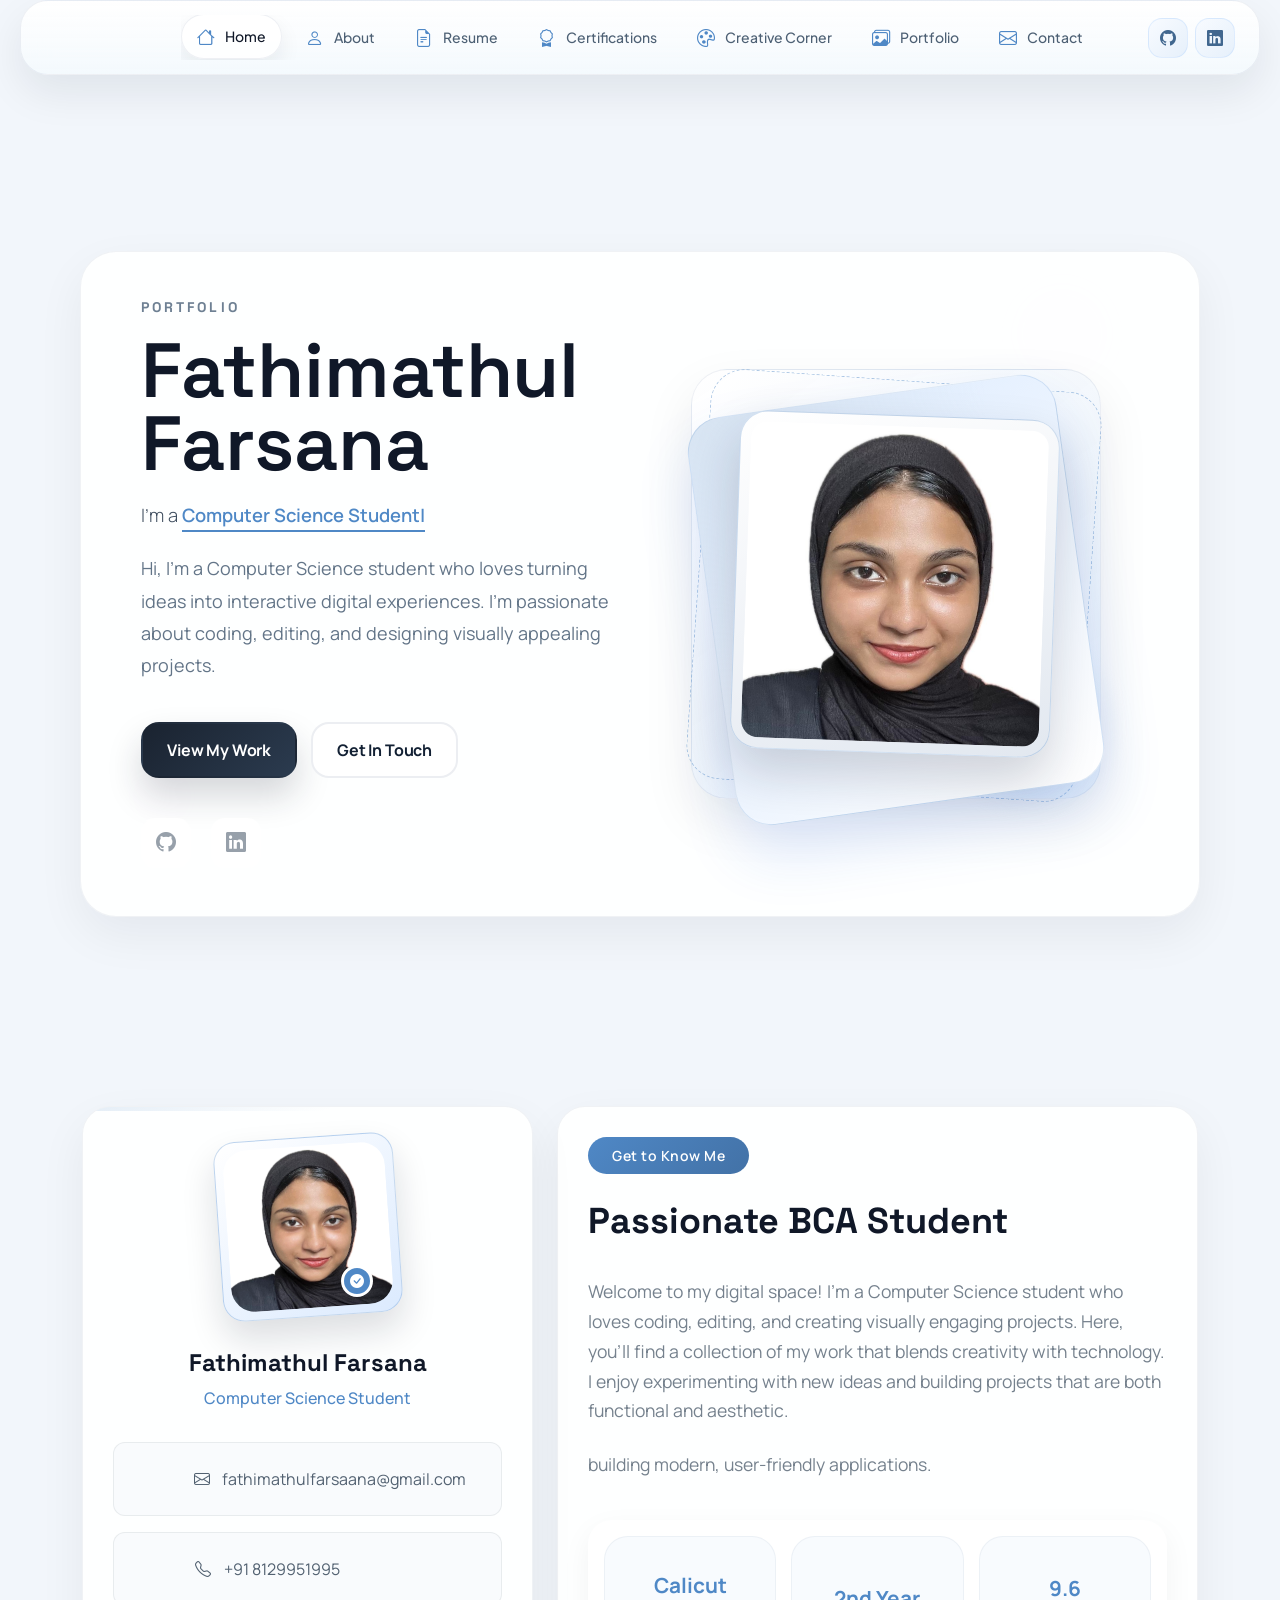
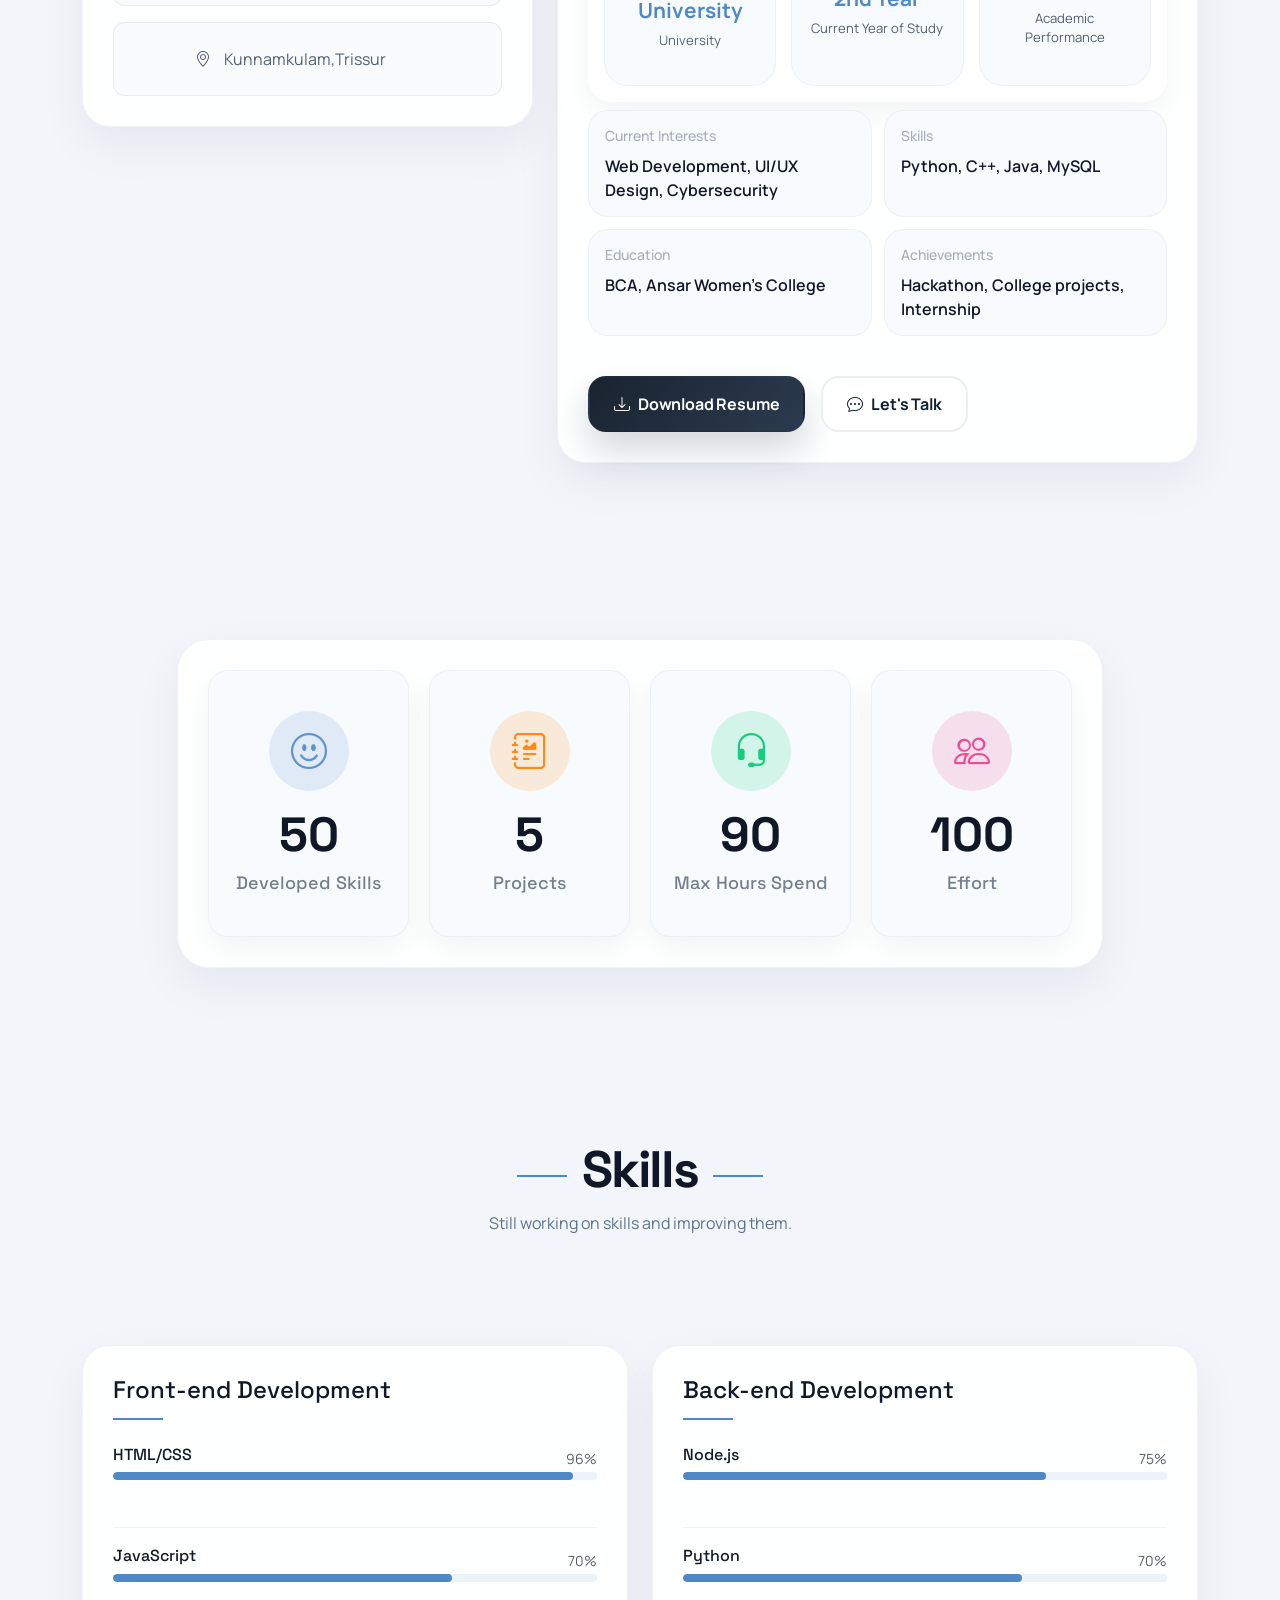
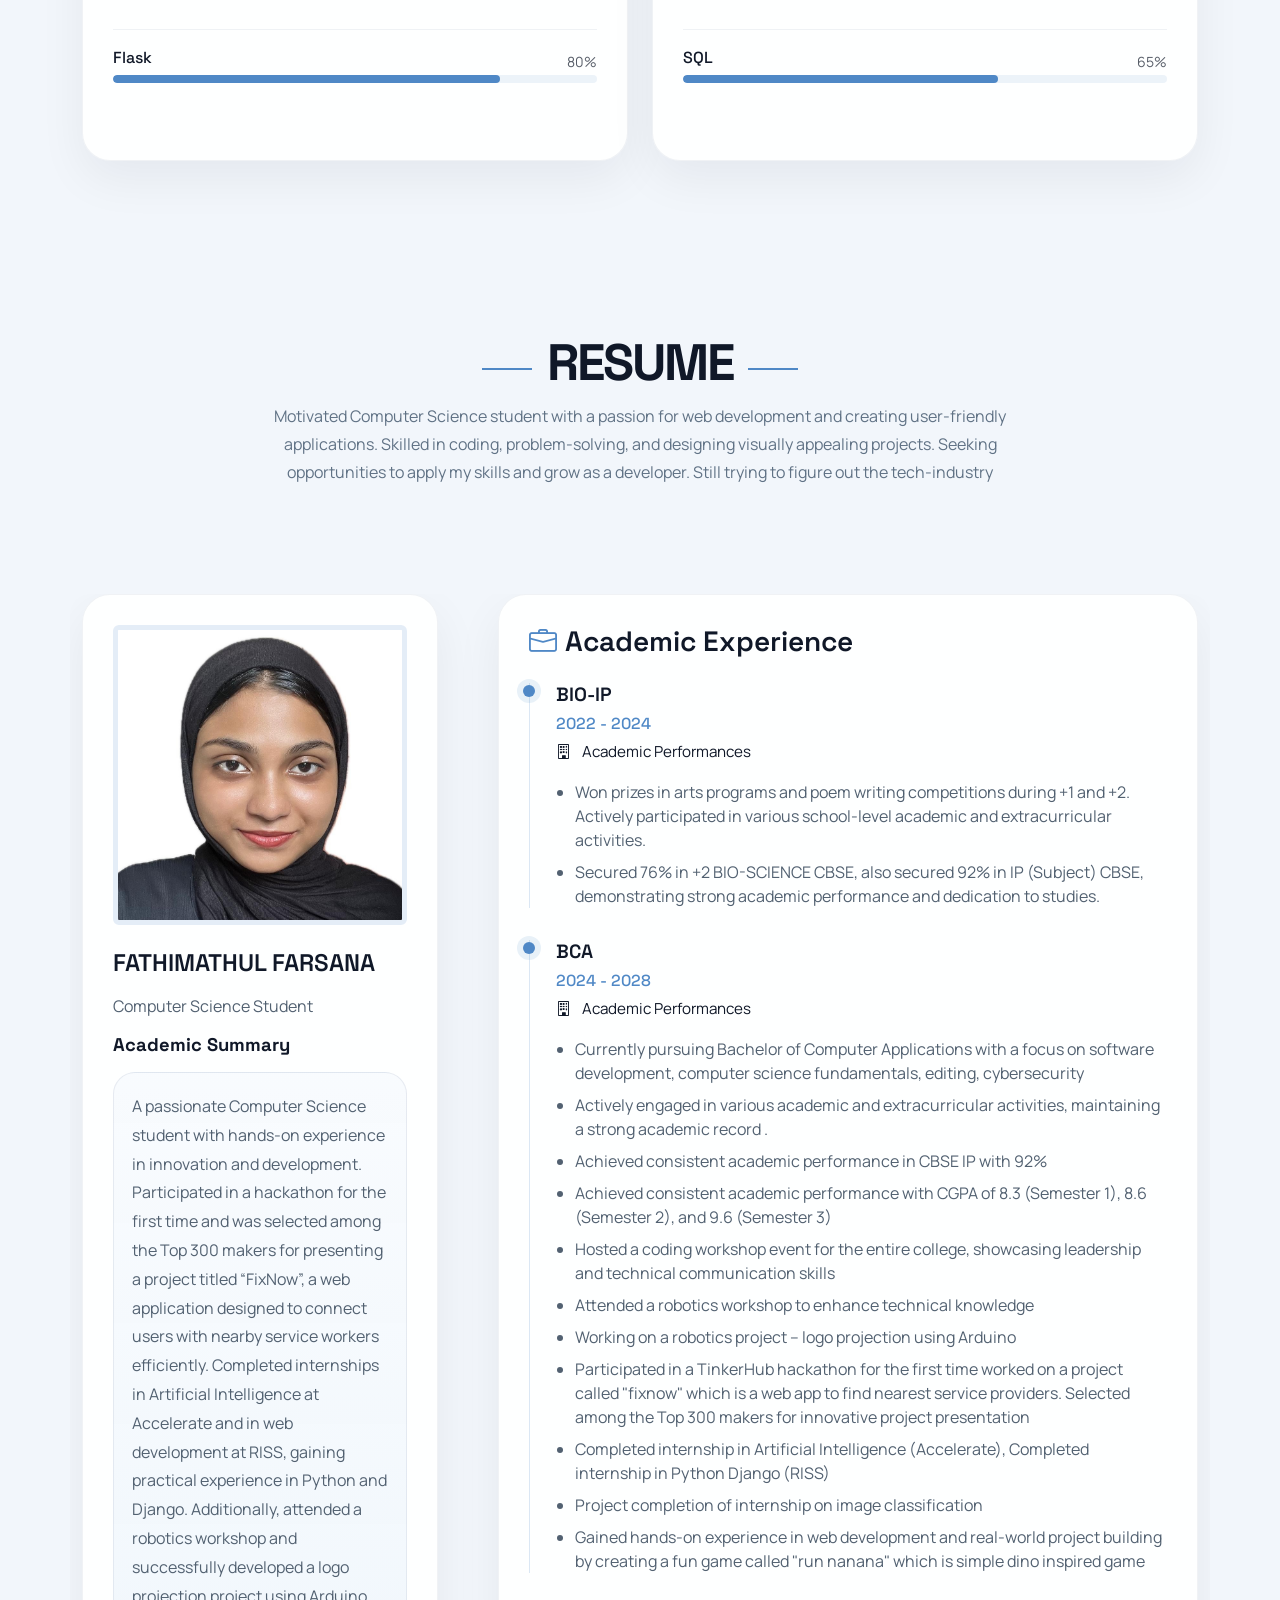
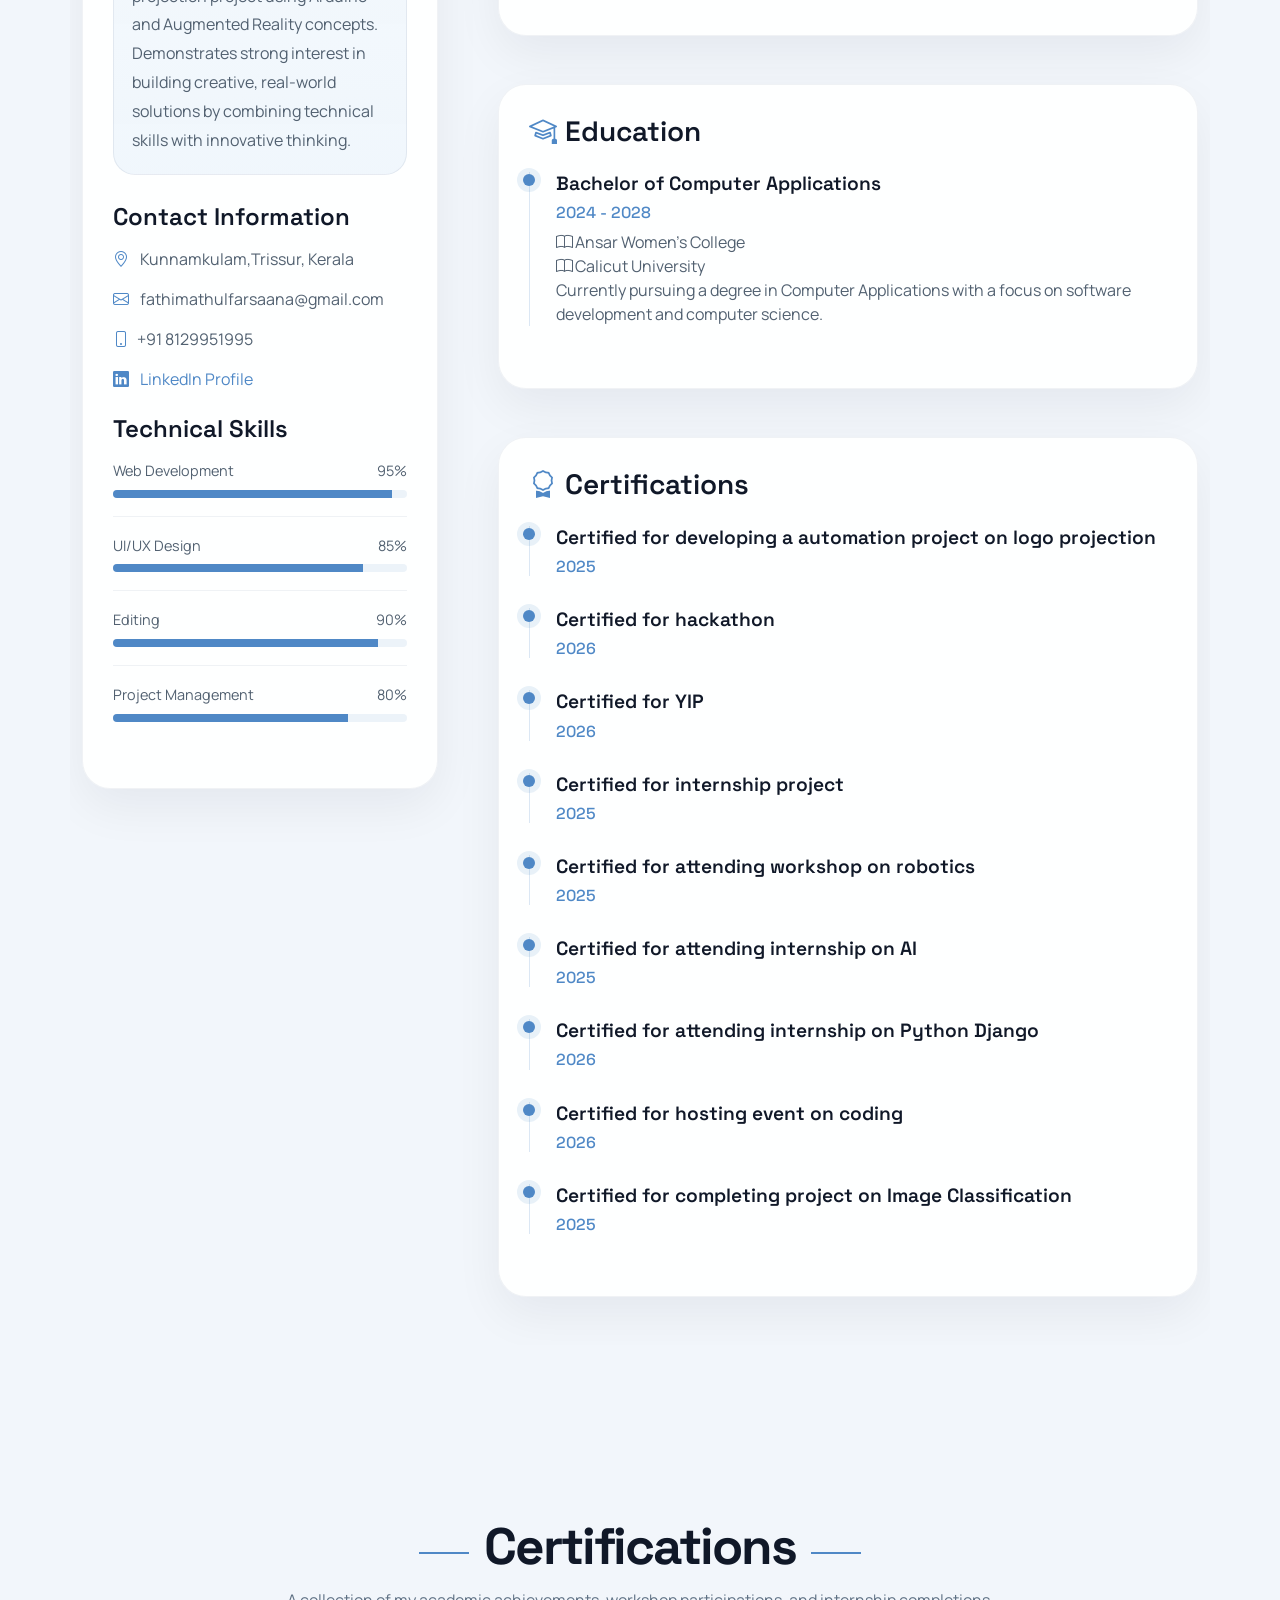
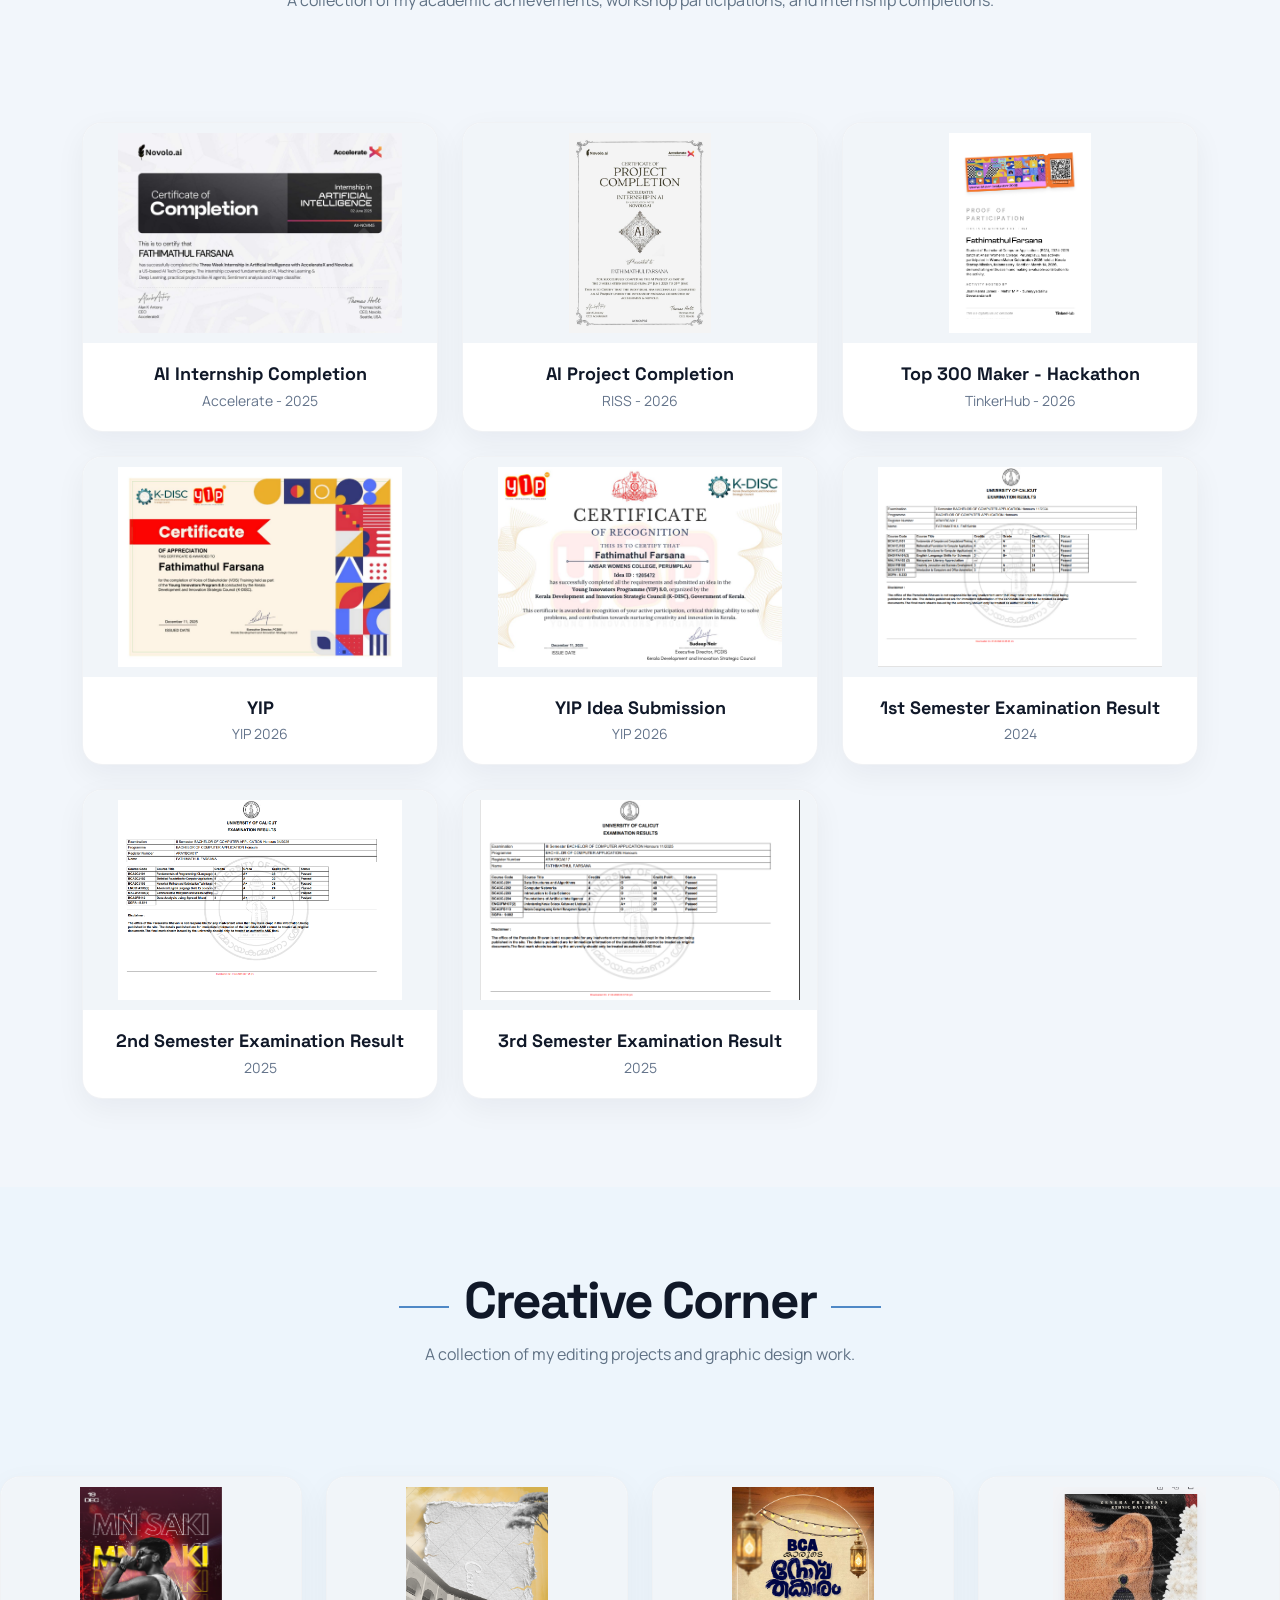
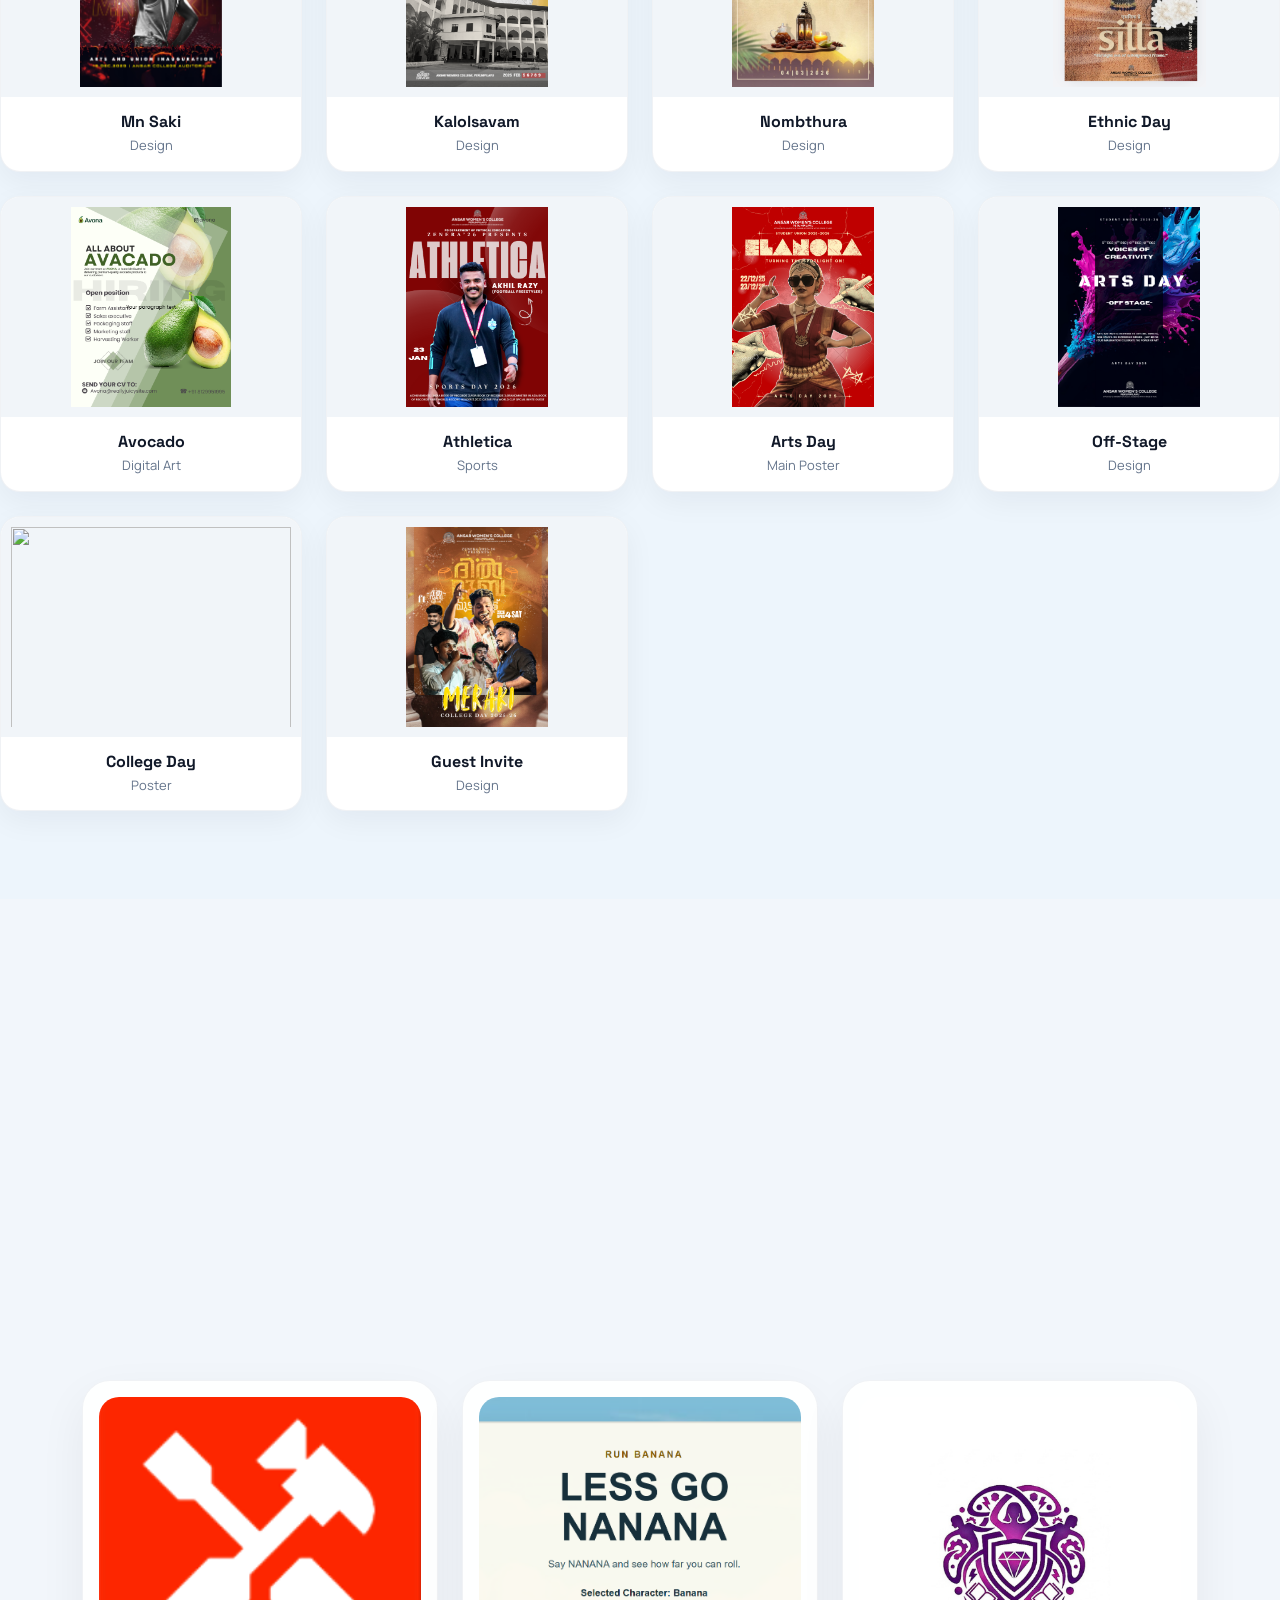
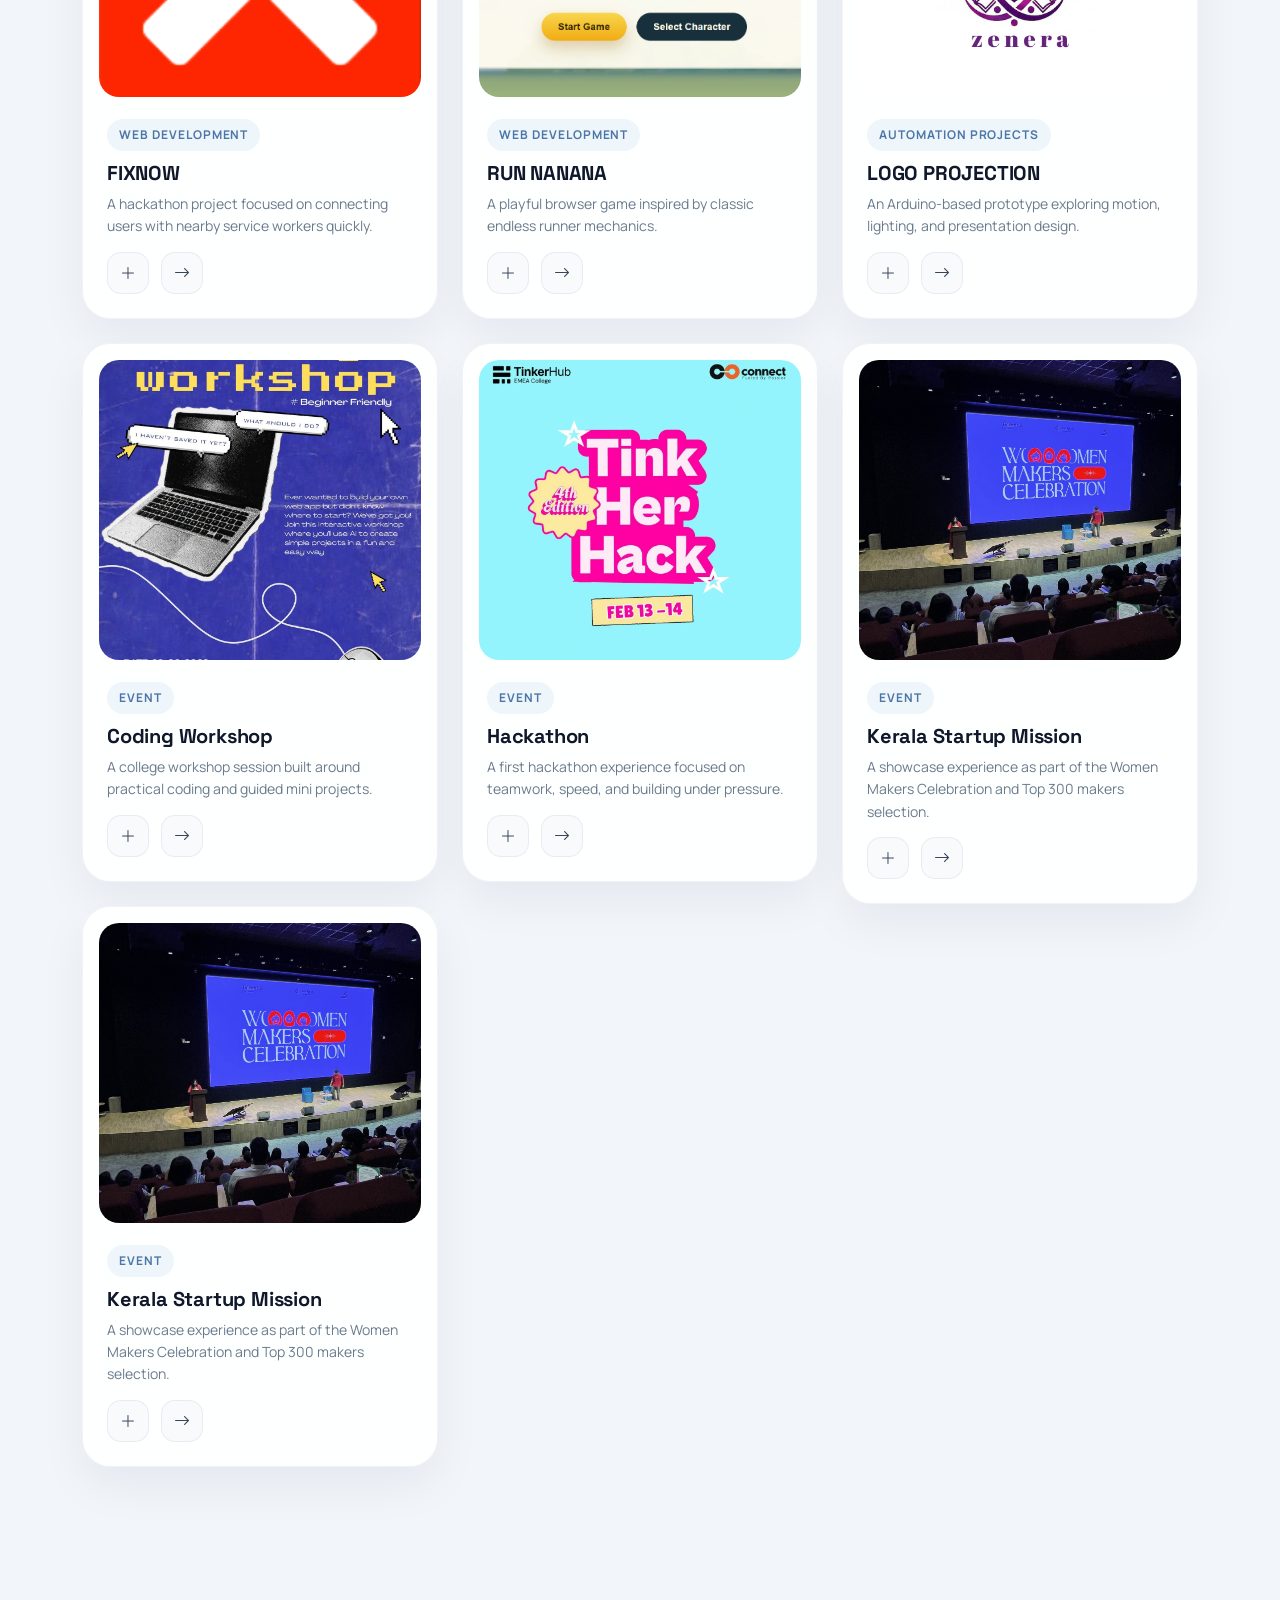
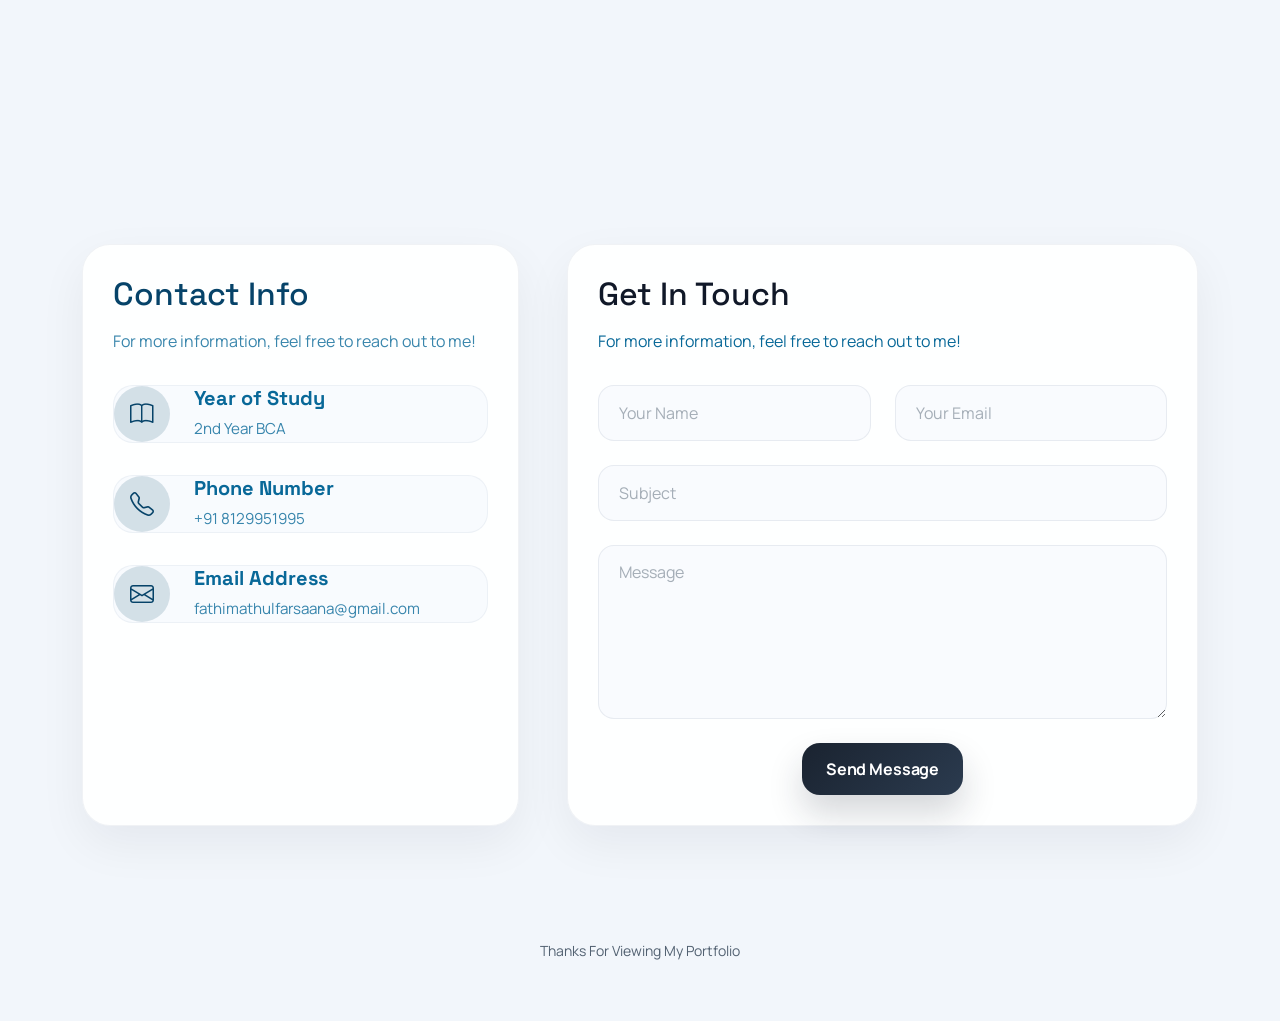
==== commit 1ed927fa: "updated" ====
--- a/index.html
+++ b/index.html
@@ -24,10 +24,6 @@
   <!-- Main CSS File -->
   <link href="assets/css/main.css" rel="stylesheet">
 
-  <!-- =======================================================
-  * Name: Portfolio of Fathimathul Farsana
-  * Template URL: https://Farsanaa/portfolio/
-  ======================================================== -->
 </head>
 
 <body class="index-page">
@@ -41,6 +37,8 @@
           <li><a href="#hero" class="active"><i class="bi bi-house navicon"></i>Home</a></li>
           <li><a href="#about"><i class="bi bi-person navicon"></i> About</a></li>
           <li><a href="#resume"><i class="bi bi-file-earmark-text navicon"></i> Resume</a></li>
+          <li><a href="#certifications"><i class="bi bi-award navicon"></i> Certifications</a></li>
+          <li><a href="#creative"><i class="bi bi-palette navicon"></i> Creative Corner</a></li>
           <li><a href="#portfolio"><i class="bi bi-images navicon"></i> Portfolio</a></li>
           <li><a href="#contact"><i class="bi bi-envelope navicon"></i> Contact</a></li>
         </ul>
@@ -453,7 +451,7 @@
                 <p class="company"><i class="bi bi-building"></i> Academic Performances </p>
                 <ul>
                   <li>Won prizes in arts programs and poem writing competitions during +1 and +2. Actively participated in various school-level academic and extracurricular activities.</li>
-                  <li>Secured 76% in +2, demonstrating strong academic performance and dedication to studies.</li>
+                  <li>Secured 76% in +2 BIO-SCIENCE CBSE, also secured 92% in IP (Subject) CBSE, demonstrating strong academic performance and dedication to studies.</li>
                 </ul>
               </div>
 
@@ -464,13 +462,14 @@
                 <ul>
                   <li>Currently pursuing Bachelor of Computer Applications with a focus on software development, computer science fundamentals, editing, cybersecurity</li>
                   <li>Actively engaged in various academic and extracurricular activities, maintaining a strong academic record .</li>
+                  <li>Achieved consistent academic performance in CBSE IP with 92%</li>
                   <li>Achieved consistent academic performance with CGPA of 8.3 (Semester 1), 8.6 (Semester 2), and 9.6 (Semester 3)</li>
                   <li>Hosted a coding workshop event for the entire college, showcasing leadership and technical communication skills</li>
                   <li>Attended a robotics workshop to enhance technical knowledge</li>
                   <li>Working on a robotics project – logo projection using Arduino</li>
                   <li>Participated in a TinkerHub hackathon for the first time worked on a project called "fixnow" which is a web app to find nearest service providers. Selected among the Top 300 makers for innovative project presentation</li>
                   <li>Completed internship in Artificial Intelligence (Accelerate), Completed internship in Python Django (RISS)</li>
-                  <li>Project completion on internship project on image classification</li>
+                  <li>Project completion of internship on image classification</li>
                   <li>Gained hands-on experience in web development and real-world project building by creating a fun game called "run nanana" which is simple dino inspired game</li>
                   
                 </ul>
@@ -495,7 +494,7 @@
               <h3><i class="bi bi-award me-2"></i>Certifications</h3>
 
               <div class="resume-item">
-                <h4>Certified for developing a robotic project on logo projection</h4>
+                <h4>Certified for developing a automation project on logo projection</h4>
                 <h5>2025</h5>
               </div>
 
@@ -533,6 +532,12 @@
                 <h4>Certified for hosting event on coding</h4>
                 <h5>2026</h5>
               </div>
+
+               <div class="resume-item">
+                <h4>Certified for completing project on Image Classification</h4>
+                <h5>2025</h5>
+              </div>
+
             </div>
           </div>
         </div>
@@ -540,6 +545,280 @@
       </div>
 
     </section><!-- /Resume Section -->
+
+    <!-- Certifications Section -->
+<section id="certifications" class="certifications section">
+
+  <!-- Section Title -->
+  <div class="container section-title" data-aos="fade-up">
+    <h2>Certifications</h2>
+    <p>A collection of my academic achievements, workshop participations, and internship completions.</p>
+  </div>
+
+  <div class="container">
+    <div class="row gy-4">
+
+      <!-- Certification Item 1 -->
+      <div class="col-lg-4 col-md-6" data-aos="fade-up" data-aos-delay="100">
+        <div class="cert-item">
+          <div class="cert-img">
+            <img src="assets/img/certification/accelerate1.jpeg" class="img-fluid" alt="AI Internship">
+            <div class="cert-links">
+              <a href="assets/img/certification/accelerate1.jpeg" title="View Certificate" class="glightbox preview-link"><i class="bi bi-zoom-in"></i></a>
+            </div>
+          </div>
+          <div class="cert-info">
+            <h4>AI Internship Completion</h4>
+            <p>Accelerate - 2025</p>
+          </div>
+        </div>
+      </div>
+
+      <!-- Certification Item 2 -->
+      <div class="col-lg-4 col-md-6" data-aos="fade-up" data-aos-delay="200">
+        <div class="cert-item">
+          <div class="cert-img">
+            <img src="assets/img/certification/accelerate.jpeg" class="img-fluid" alt="Python Django">
+            <div class="cert-links">
+              <a href="assets/img/certification/accelerate.jpeg" title="View Certificate" class="glightbox preview-link"><i class="bi bi-zoom-in"></i></a>
+            </div>
+          </div>
+          <div class="cert-info">
+            <h4>AI Project Completion</h4>
+            <p>RISS - 2026</p>
+          </div>
+        </div>
+      </div>
+
+      <!-- Certification Item 3 -->
+      <div class="col-lg-4 col-md-6" data-aos="fade-up" data-aos-delay="300">
+        <div class="cert-item">
+          <div class="cert-img">
+            <img src="assets/img/certification/kerala startup mission.png" class="img-fluid" alt="Hackathon">
+            <div class="cert-links">
+              <a href="assets/img/certification/kerala startup mission.png" title="View Certificate" class="glightbox preview-link"><i class="bi bi-zoom-in"></i></a>
+            </div>
+          </div>
+          <div class="cert-info">
+            <h4>Top 300 Maker - Hackathon</h4>
+            <p>TinkerHub - 2026</p>
+          </div>
+        </div>
+      </div>
+
+       <!-- Certification Item 4 -->
+      <div class="col-lg-4 col-md-6" data-aos="fade-up" data-aos-delay="300">
+        <div class="cert-item">
+          <div class="cert-img">
+            <img src="assets/img/certification/yip.jpeg" class="img-fluid" alt="YIP">
+            <div class="cert-links">
+              <a href="assets/img/certification/yip.jpeg" title="View Certificate" class="glightbox preview-link"><i class="bi bi-zoom-in"></i></a>
+            </div>
+          </div>
+          <div class="cert-info">
+            <h4>YIP</h4>
+            <p>YIP 2026</p>
+          </div>
+        </div>
+      </div>
+
+      
+       <!-- Certification Item 5 -->
+      <div class="col-lg-4 col-md-6" data-aos="fade-up" data-aos-delay="300">
+        <div class="cert-item">
+          <div class="cert-img">
+            <img src="assets/img/certification/yip2.jpeg" class="img-fluid" alt="YIP">
+            <div class="cert-links">
+              <a href="assets/img/certification/yip2.jpeg" title="View Certificate" class="glightbox preview-link"><i class="bi bi-zoom-in"></i></a>
+            </div>
+          </div>
+          <div class="cert-info">
+            <h4>YIP Idea Submission</h4>
+            <p>YIP 2026</p>
+          </div>
+        </div>
+      </div>
+
+        
+       <!-- Certification Item 5 -->
+      <div class="col-lg-4 col-md-6" data-aos="fade-up" data-aos-delay="300">
+        <div class="cert-item">
+          <div class="cert-img">
+            <img src="assets/img/portfolio/result1.png" class="img-fluid" alt="YIP">
+            <div class="cert-links">
+              <a href="assets/img/portfolio/result1.png" title="View Certificate" class="glightbox preview-link"><i class="bi bi-zoom-in"></i></a>
+            </div>
+          </div>
+          <div class="cert-info">
+            <h4>1st Semester Examination Result</h4>
+            <p>2024</p>
+          </div>
+        </div>
+      </div>
+
+           <!-- Certification Item 5 -->
+      <div class="col-lg-4 col-md-6" data-aos="fade-up" data-aos-delay="300">
+        <div class="cert-item">
+          <div class="cert-img">
+            <img src="assets/img/portfolio/result2.png" class="img-fluid" alt="YIP">
+            <div class="cert-links">
+              <a href="assets/img/portfolio/result2.png" title="View Certificate" class="glightbox preview-link"><i class="bi bi-zoom-in"></i></a>
+            </div>
+          </div>
+          <div class="cert-info">
+            <h4>2nd Semester Examination Result</h4>
+            <p>2025</p>
+          </div>
+        </div>
+      </div>
+
+           <!-- Certification Item 5 -->
+      <div class="col-lg-4 col-md-6" data-aos="fade-up" data-aos-delay="300">
+        <div class="cert-item">
+          <div class="cert-img">
+            <img src="assets/img/portfolio/result3.png" class="img-fluid" alt="YIP">
+            <div class="cert-links">
+              <a href="assets/img/portfolio/result3.png" title="View Certificate" class="glightbox preview-link"><i class="bi bi-zoom-in"></i></a>
+            </div>
+          </div>
+          <div class="cert-info">
+            <h4>3rd Semester Examination Result</h4>
+            <p>2025</p>
+          </div>
+        </div>
+      </div>
+
+    </div>
+  </div>
+</section>
+<!-- /Certifications Section -->
+
+<!-- Creative Corner Section -->
+<section id="creative" class="creative section light-background">
+
+  <div class="container section-title" data-aos="fade-up">
+    <h2>Creative Corner</h2>
+    <p>A collection of my editing projects and graphic design work.</p>
+  </div>
+      <!-- Grid Start: ONLY ONE ROW FOR EVERYTHING -->
+      <div class="row gy-4 isotope-container">
+
+        <!-- Item 1 -->
+        <div class="col-lg-3 col-md-4 col-sm-6 isotope-item filter-design">
+          <div class="creative-card">
+            <div class="card-img">
+              <img src="assets/img/portfolio/mn saki.png" class="img-fluid" alt="">
+              <a href="assets/img/portfolio/mn saki.png" class="glightbox zoom-link"><i class="bi bi-zoom-in"></i></a>
+            </div>
+            <div class="card-info"><h4>Mn Saki</h4><p>Design</p></div>
+          </div>
+        </div>
+
+        <!-- Item 2 -->
+        <div class="col-lg-3 col-md-4 col-sm-6 isotope-item filter-design">
+          <div class="creative-card">
+            <div class="card-img">
+              <img src="assets/img/portfolio/kalolsavam.png" class="img-fluid" alt="">
+              <a href="assets/img/portfolio/kalolsavam.png" class="glightbox zoom-link"><i class="bi bi-zoom-in"></i></a>
+            </div>
+            <div class="card-info"><h4>Kalolsavam</h4><p>Design</p></div>
+          </div>
+        </div>
+
+        <!-- Item 3 -->
+        <div class="col-lg-3 col-md-4 col-sm-6 isotope-item filter-design">
+          <div class="creative-card">
+            <div class="card-img">
+              <img src="assets/img/portfolio/nombthura.png" class="img-fluid" alt="">
+              <a href="assets/img/portfolio/nombthura.png" class="glightbox zoom-link"><i class="bi bi-zoom-in"></i></a>
+            </div>
+            <div class="card-info"><h4>Nombthura</h4><p>Design</p></div>
+          </div>
+        </div>
+
+        <!-- Item 4 -->
+        <div class="col-lg-3 col-md-4 col-sm-6 isotope-item filter-design">
+          <div class="creative-card">
+            <div class="card-img">
+              <img src="assets/img/portfolio/ethnic day.png" class="img-fluid" alt="">
+              <a href="assets/img/portfolio/ethnic day.png" class="glightbox zoom-link"><i class="bi bi-zoom-in"></i></a>
+            </div>
+            <div class="card-info"><h4>Ethnic Day</h4><p>Design</p></div>
+          </div>
+        </div>
+
+        <!-- Item 5 -->
+        <div class="col-lg-3 col-md-4 col-sm-6 isotope-item filter-design">
+          <div class="creative-card">
+            <div class="card-img">
+              <img src="assets/img/portfolio/avacado.png" class="img-fluid" alt="">
+              <a href="assets/img/portfolio/avacado.png" class="glightbox zoom-link"><i class="bi bi-zoom-in"></i></a>
+            </div>
+            <div class="card-info"><h4>Avocado</h4><p>Digital Art</p></div>
+          </div>
+        </div>
+
+        <!-- Item 6 -->
+        <div class="col-lg-3 col-md-4 col-sm-6 isotope-item filter-design">
+          <div class="creative-card">
+            <div class="card-img">
+              <img src="assets/img/portfolio/athletica.png" class="img-fluid" alt="">
+              <a href="assets/img/portfolio/athletica.png" class="glightbox zoom-link"><i class="bi bi-zoom-in"></i></a>
+            </div>
+            <div class="card-info"><h4>Athletica</h4><p>Sports</p></div>
+          </div>
+        </div>
+
+        <!-- Item 7 -->
+        <div class="col-lg-3 col-md-4 col-sm-6 isotope-item filter-design">
+          <div class="creative-card">
+            <div class="card-img">
+              <img src="assets/img/portfolio/arts day main.png" class="img-fluid" alt="">
+              <a href="assets/img/portfolio/arts day main.png" class="glightbox zoom-link"><i class="bi bi-zoom-in"></i></a>
+            </div>
+            <div class="card-info"><h4>Arts Day</h4><p>Main Poster</p></div>
+          </div>
+        </div>
+
+        <!-- Item 8 -->
+        <div class="col-lg-3 col-md-4 col-sm-6 isotope-item filter-design">
+          <div class="creative-card">
+            <div class="card-img">
+              <img src="assets/img/portfolio/arts off stage.png" class="img-fluid" alt="">
+              <a href="assets/img/portfolio/arts off stage.png" class="glightbox zoom-link"><i class="bi bi-zoom-in"></i></a>
+            </div>
+            <div class="card-info"><h4>Off-Stage</h4><p>Design</p></div>
+          </div>
+        </div>
+
+        <!-- Item 9 -->
+        <div class="col-lg-3 col-md-4 col-sm-6 isotope-item filter-design">
+          <div class="creative-card">
+            <div class="card-img">
+              <img src="assets/img/portfolio/college fest.png" class="img-fluid" alt="">
+              <a href="assets/img/portfolio/college fest.png" class="glightbox zoom-link"><i class="bi bi-zoom-in"></i></a>
+            </div>
+            <div class="card-info"><h4>College Day</h4><p>Poster</p></div>
+          </div>
+        </div>
+
+        <!-- Item 10 -->
+        <div class="col-lg-3 col-md-4 col-sm-6 isotope-item filter-design">
+          <div class="creative-card">
+            <div class="card-img">
+              <img src="assets/img/portfolio/college fest guest.png" class="img-fluid" alt="">
+              <a href="assets/img/portfolio/college fest guest.png" class="glightbox zoom-link"><i class="bi bi-zoom-in"></i></a>
+            </div>
+            <div class="card-info"><h4>Guest Invite</h4><p>Design</p></div>
+          </div>
+        </div>
+
+      </div><!-- End Row -->
+    </div>
+  </div>
+</section>
+
+
 
     <!-- Portfolio Section -->
     <section id="portfolio" class="portfolio section">
@@ -669,6 +948,23 @@
                     </div>
                   </div>
                 </div> <!-- End Portfolio Item -->
+
+                      <div class="col-xl-4 col-md-6 portfolio-item isotope-item filter-event">
+                  <div class="portfolio-wrap">
+                    <img src="assets/img/portfolio/KSUM3.jpg" class="img-fluid" alt="Kerala Startup Mission" loading="lazy">
+                    <div class="portfolio-info">
+                      <div class="content">
+                        <span class="category">Event</span>
+                        <h4>Kerala Startup Mission</h4>
+                        <p class="portfolio-summary">A showcase experience as part of the Women Makers Celebration and Top 300 makers selection.</p>
+                        <div class="portfolio-links">
+                          <a href="assets/img/portfolio/KSUM3.jpg" class="glightbox" title="Kerala Startup Mission"><i class="bi bi-plus-lg"></i></a>
+                          <a href="kerala-startup-mission-details.html" title="More Details"><i class="bi bi-arrow-right"></i></a>
+                        </div>
+                      </div>
+                    </div>
+                  </div>
+                </div> <!-- End Portfolio Item -->
             </div>
           </div>
 
@@ -733,35 +1029,36 @@
               <h3>Get In Touch</h3>
               <p>For more information, feel free to reach out to me!</p>
 
-              <form action="https://formsubmit.co/fathimathulfarsaana@gmail.com" method="post">
-                <input type="hidden" name="_subject" value="New portfolio contact message">
-                <input type="hidden" name="_captcha" value="false">
-                <input type="hidden" name="_template" value="table">
-                <div class="row gy-4">
-
-                  <div class="col-md-6">
-                    <input type="text" name="name" class="form-control" placeholder="Your Name" required="">
-                  </div>
-
-                  <div class="col-md-6 ">
-                    <input type="email" class="form-control" name="email" placeholder="Your Email" required="">
-                  </div>
-
-                  <div class="col-12">
-                    <input type="text" class="form-control" name="subject" placeholder="Subject" required="">
-                  </div>
-
-                  <div class="col-12">
-                    <textarea class="form-control" name="message" rows="6" placeholder="Message" required=""></textarea>
-                  </div>
-
-                  <div class="col-12 text-center">
-                    <button type="submit" class="btn">Send Message</button>
-                  </div>
-
-                </div>
-              </form>
-
+              <form action="https://formspree.io/f/xwvannpe" method="POST">
+
+  <input type="hidden" name="_subject" value="New portfolio contact message">
+  <input type="hidden" name="_redirect" value="https://farsanaa.github.io/my-portfolio/thankyou.html">
+
+  <div class="row gy-4">
+
+    <div class="col-md-6">
+      <input type="text" name="name" class="form-control" placeholder="Your Name" required>
+    </div>
+
+    <div class="col-md-6">
+      <input type="email" name="email" class="form-control" placeholder="Your Email" required>
+    </div>
+
+    <div class="col-12">
+      <input type="text" name="subject" class="form-control" placeholder="Subject" required>
+    </div>
+
+    <div class="col-12">
+      <textarea name="message" class="form-control" rows="6" placeholder="Message" required></textarea>
+    </div>
+
+    <div class="col-12 text-center">
+      <button type="submit" class="btn">Send Message</button>
+    </div>
+
+  </div>
+
+</form>
             </div>
           </div>
 
@@ -780,7 +1077,7 @@
   </footer>
 
   <!-- Scroll Top -->
-  <a href="#" id="scroll-top" class="scroll-top d-flex align-items-center justify-content-center"><i class="bi bi-arrow-up-short"></i></a>
+  <a href="#hero" id="scroll-top" class="scroll-top d-flex align-items-center justify-content-center"><i class="bi bi-arrow-up-short"></i></a>
 
   <!-- Preloader -->
   <div id="preloader"></div>
@@ -800,6 +1097,24 @@
   <!-- Main JS File -->
   <script src="assets/js/main.js"></script>
 
+<script>
+  function hidePreloader() {
+    const preloader = document.getElementById("preloader");
+    if (preloader) {
+      preloader.style.opacity = "0";
+      preloader.style.visibility = "hidden";
+      preloader.style.pointerEvents = "none";
+    }
+  }
+
+  // When page fully loads
+  window.addEventListener("load", hidePreloader);
+
+  // When using back/forward button (VERY IMPORTANT FIX)
+  window.addEventListener("pageshow", hidePreloader);
+</script>
+</script>
+
 </body>
 
 </html>
--- a/assets/css/main.css
+++ b/assets/css/main.css
@@ -466,17 +466,22 @@
 #preloader {
   position: fixed;
   inset: 0;
-  z-index: 999999;
-  overflow: hidden;
+  z-index: 9999;
   background: var(--background-color);
-  transition: all 0.6s ease-out;
-}
-
+  display: flex;
+  justify-content: center;
+  align-items: center;
+  transition: opacity 0.5s ease;
+}
+
+/* Hide state */
+#preloader.hidden {
+  opacity: 0;
+  pointer-events: none;
+  
+}
 #preloader:before {
   content: "";
-  position: fixed;
-  top: calc(50% - 30px);
-  left: calc(50% - 30px);
   border: 6px solid #ffffff;
   border-color: var(--accent-color) transparent var(--accent-color) transparent;
   border-radius: 50%;
@@ -484,6 +489,7 @@
   height: 60px;
   animation: animate-preloader 1.5s linear infinite;
 }
+
 
 @keyframes animate-preloader {
   0% {
@@ -504,7 +510,7 @@
   opacity: 0;
   right: 15px;
   bottom: -15px;
-  z-index: 99999;
+  z-index: 9999;
   background-color: var(--accent-color);
   width: 44px;
   height: 44px;
@@ -2894,7 +2900,9 @@
 #hero,
 #about,
 #resume,
+#certifications,
 #portfolio,
+#creative,
 #contact {
   scroll-margin-top: 120px;
 }
@@ -3409,3 +3417,164 @@
   color: #ffffff !important;
   border: none !important;
 }
+
+/*--------------------------------------------------------------
+# Certifications Section
+--------------------------------------------------------------*/
+.certifications .cert-item {
+  background: var(--surface-color);
+  border-radius: 20px;
+  overflow: hidden;
+  border: 1px solid rgba(148, 163, 184, 0.14);
+  box-shadow: 0 10px 30px rgba(15, 23, 42, 0.05);
+  transition: all 0.3s ease;
+  height: 100%;
+}
+
+.certifications .cert-item:hover {
+  transform: translateY(-8px);
+  box-shadow: 0 20px 40px rgba(15, 23, 42, 0.1);
+}
+
+.certifications .cert-img {
+  position: relative;
+  overflow: hidden;
+  background: #f1f5f9;
+}
+
+.certifications .cert-img img {
+  width: 100%;
+  height: 220px;
+  object-fit: contain; /* Keeps certificate proportions */
+  padding: 10px;
+  transition: 0.3s;
+}
+
+.certifications .cert-links {
+  position: absolute;
+  inset: 0;
+  opacity: 0;
+  background: rgba(18, 32, 51, 0.6);
+  display: flex;
+  align-items: center;
+  justify-content: center;
+  transition: 0.3s;
+}
+
+.certifications .cert-item:hover .cert-links {
+  opacity: 1;
+}
+
+.certifications .cert-links a {
+  color: #fff;
+  font-size: 28px;
+  background: var(--accent-color);
+  width: 50px;
+  height: 50px;
+  display: flex;
+  align-items: center;
+  justify-content: center;
+  border-radius: 50%;
+  transition: 0.3s;
+}
+
+.certifications .cert-links a:hover {
+  background: #3d6da3;
+}
+
+.certifications .cert-info {
+  padding: 20px;
+  text-align: center;
+}
+
+.certifications .cert-info h4 {
+  font-size: 18px;
+  font-weight: 700;
+  margin-bottom: 5px;
+  color: var(--heading-color);
+}
+
+.certifications .cert-info p {
+  font-size: 14px;
+  color: #64748b;
+  margin-bottom: 0;
+}
+/*--------------------------------------------------------------
+# Creative Corner - Small Card Style
+--------------------------------------------------------------*/
+.creative-card {
+  background: var(--surface-color);
+  border-radius: 20px;
+  overflow: hidden;
+  border: 1px solid rgba(148, 163, 184, 0.14);
+  box-shadow: 0 10px 30px rgba(15, 23, 42, 0.05);
+  transition: all 0.3s ease;
+  height: 100%;
+  display: flex;
+  flex-direction: column;
+}
+
+.creative-card:hover {
+  transform: translateY(-8px);
+  box-shadow: 0 15px 35px rgba(15, 23, 42, 0.1);
+}
+
+.creative-card .card-img {
+  position: relative;
+  overflow: hidden;
+  background: #f1f5f9; /* Same light bg as certifications */
+}
+
+.creative-card .card-img img {
+  width: 100%;
+  height: 220px; /* Same height as your certification images */
+  object-fit: contain; /* Keeps full poster visible without cropping */
+  padding: 10px;
+  transition: 0.3s;
+}
+
+.creative-card .zoom-link {
+  position: absolute;
+  inset: 0;
+  opacity: 0;
+  background: rgba(18, 32, 51, 0.6);
+  display: flex;
+  align-items: center;
+  justify-content: center;
+  transition: 0.3s;
+}
+
+.creative-card:hover .zoom-link {
+  opacity: 1;
+}
+
+.creative-card .zoom-link i {
+  color: #fff;
+  font-size: 24px;
+  background: var(--accent-color);
+  width: 45px;
+  height: 45px;
+  display: flex;
+  align-items: center;
+  justify-content: center;
+  border-radius: 50%;
+}
+
+.creative-card .card-info {
+  padding: 15px;
+  text-align: center;
+  flex-grow: 1;
+}
+
+.creative-card .card-info h4 {
+  font-size: 16px; /* Slightly smaller text for 4-column layout */
+  font-weight: 700;
+  margin-bottom: 5px;
+  color: var(--heading-color);
+}
+
+.creative-card .card-info p {
+  font-size: 13px;
+  color: #64748b;
+  margin-bottom: 0;
+}
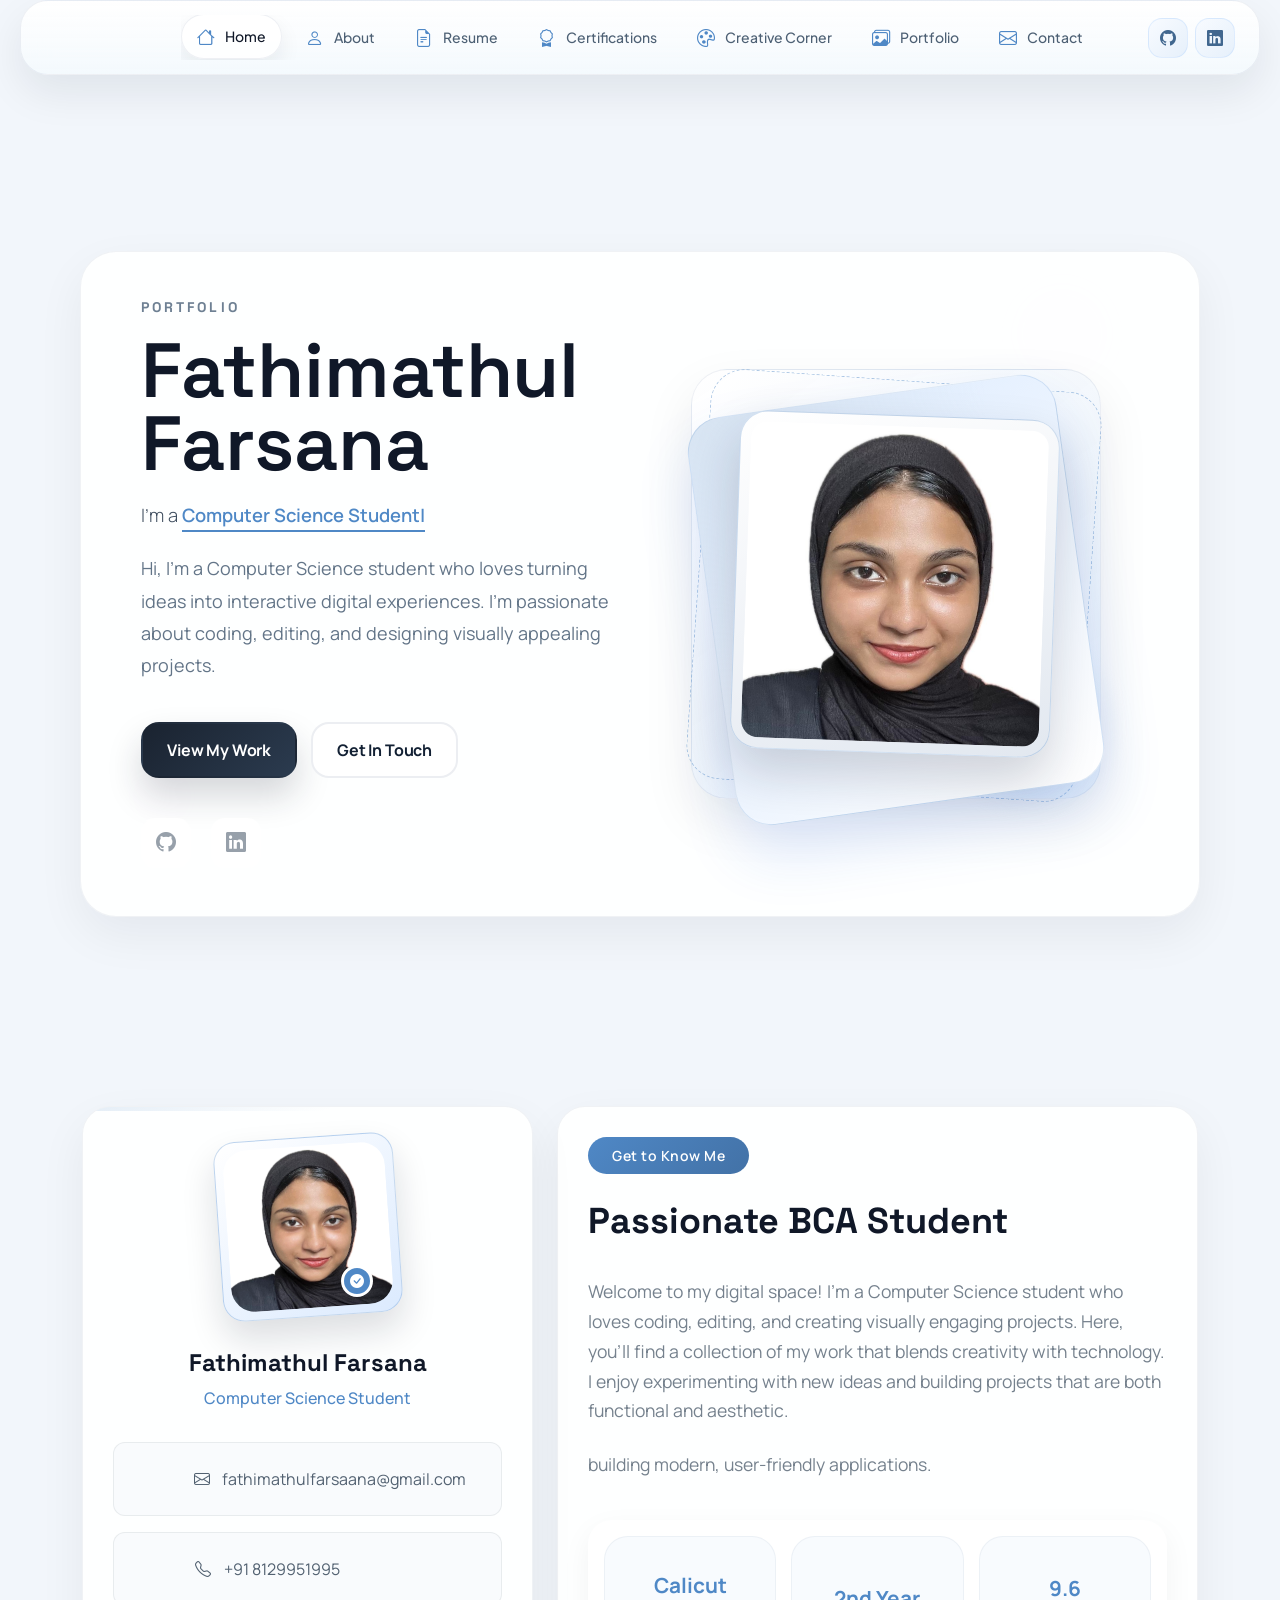
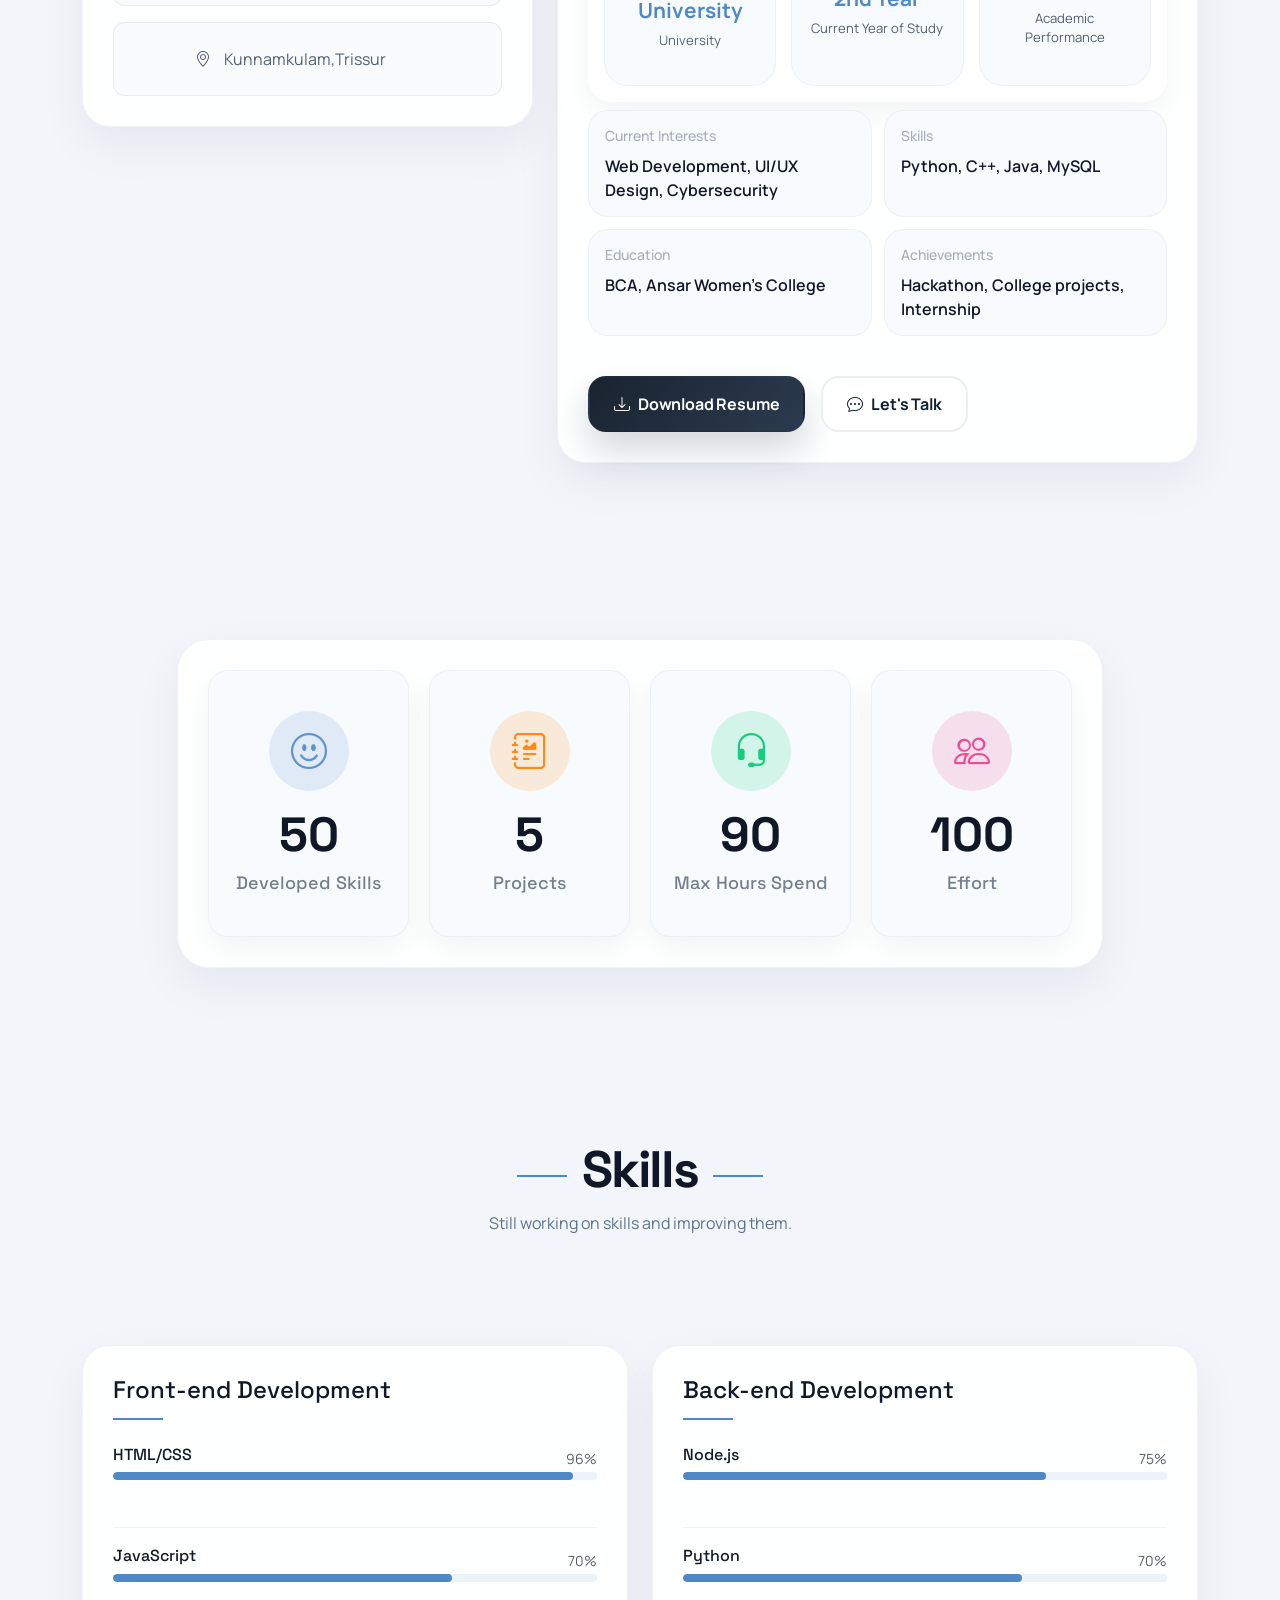
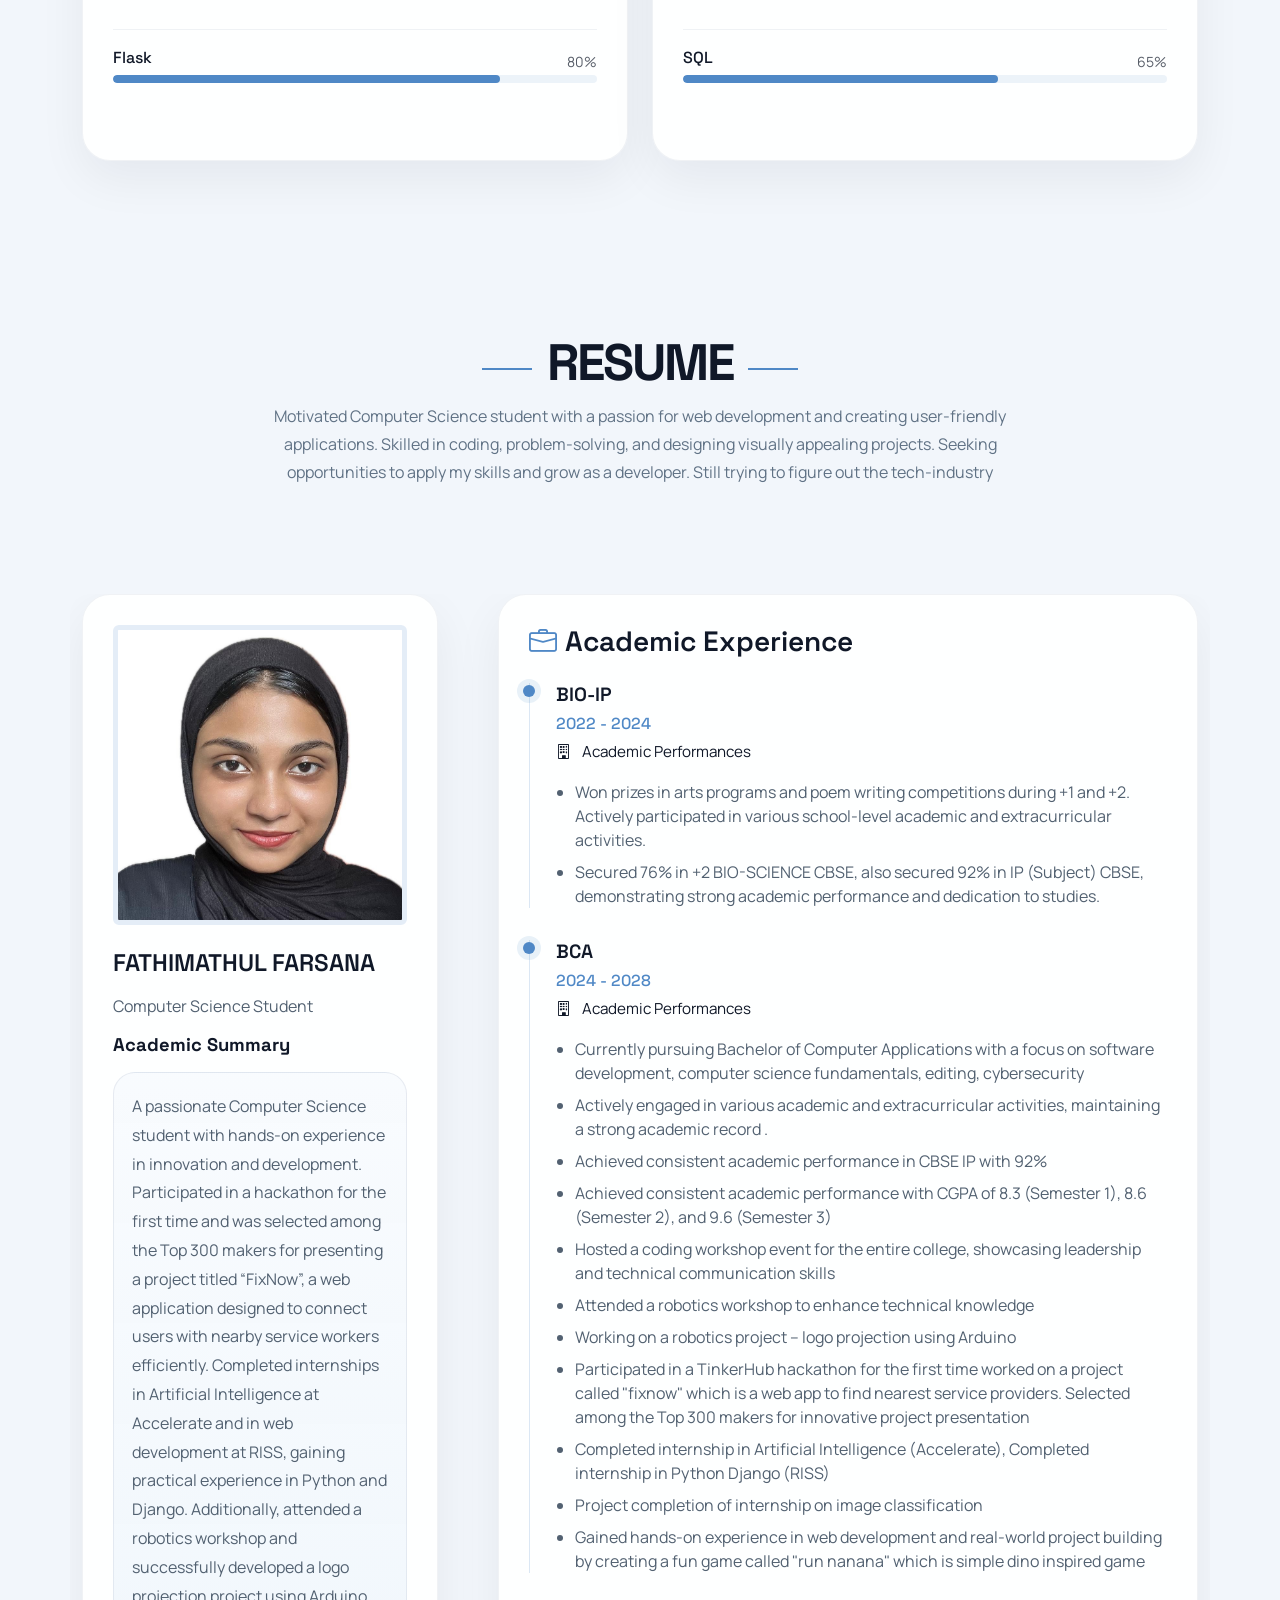
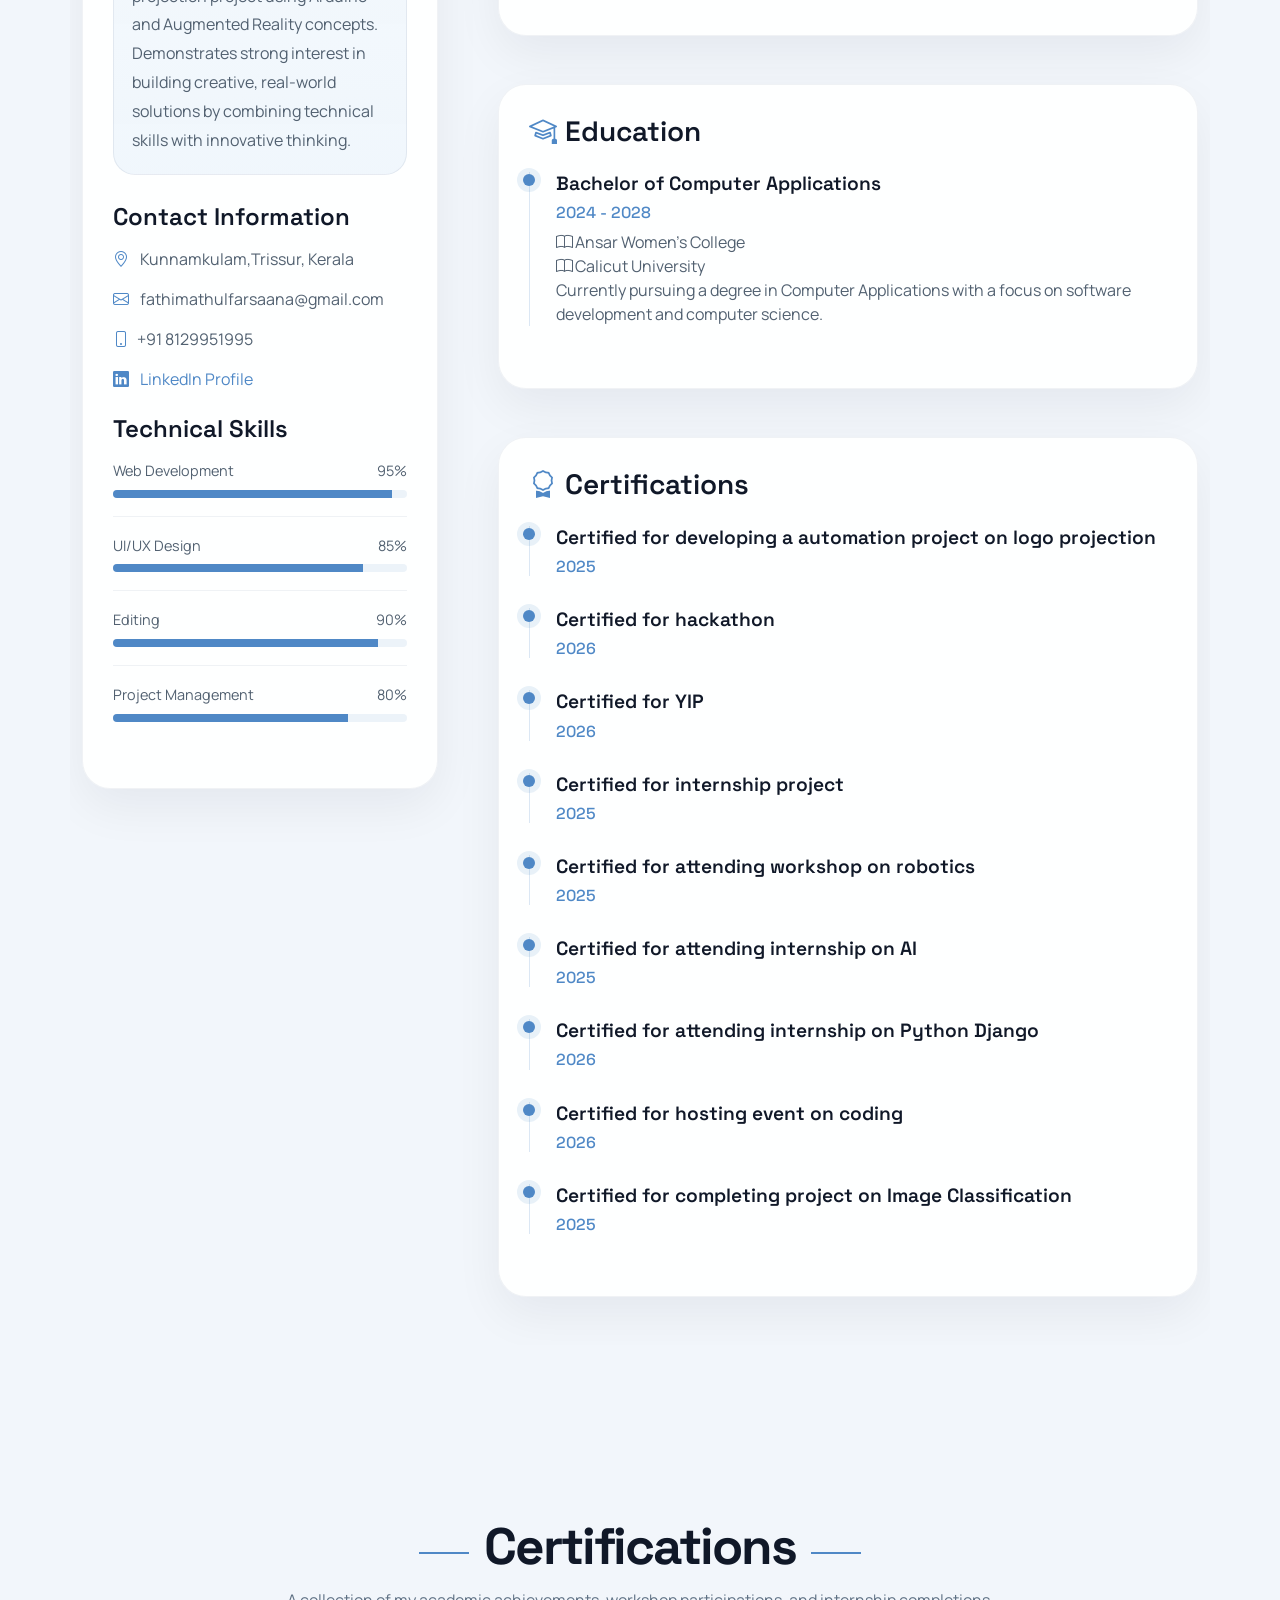
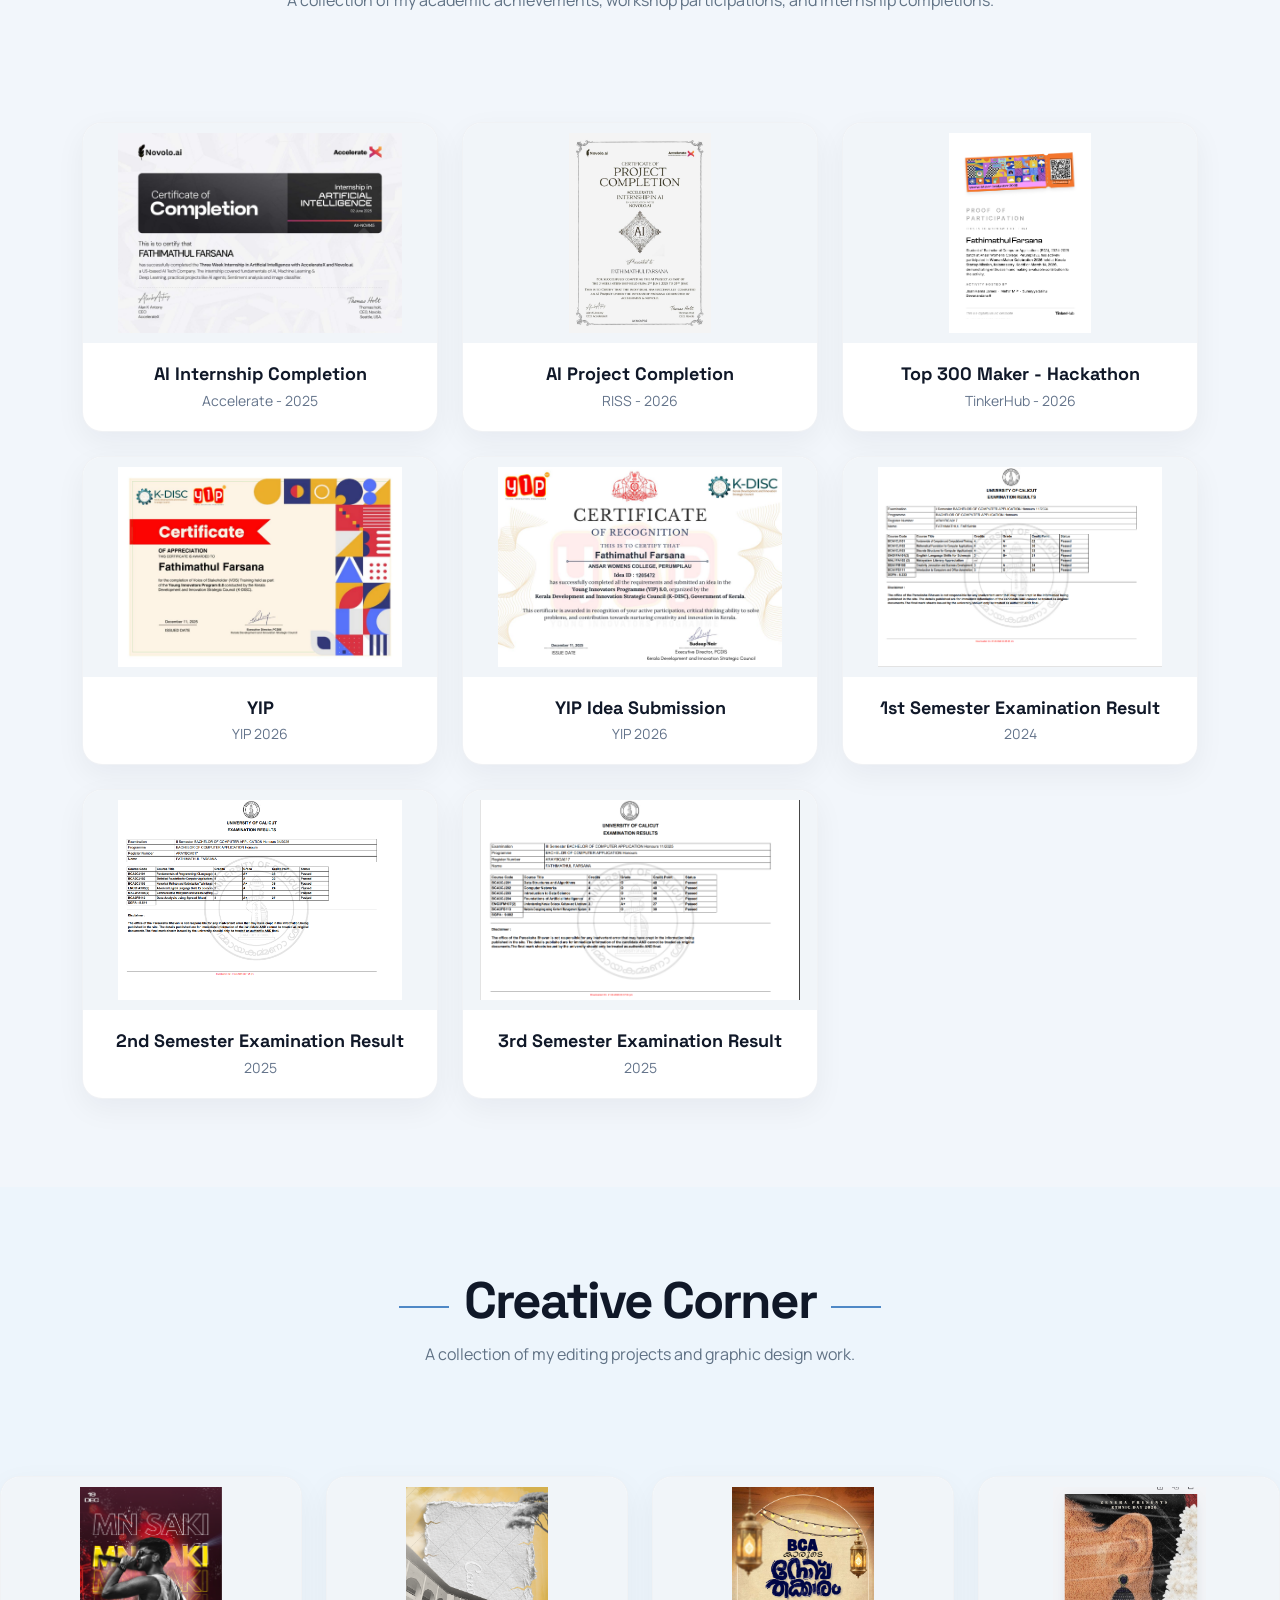
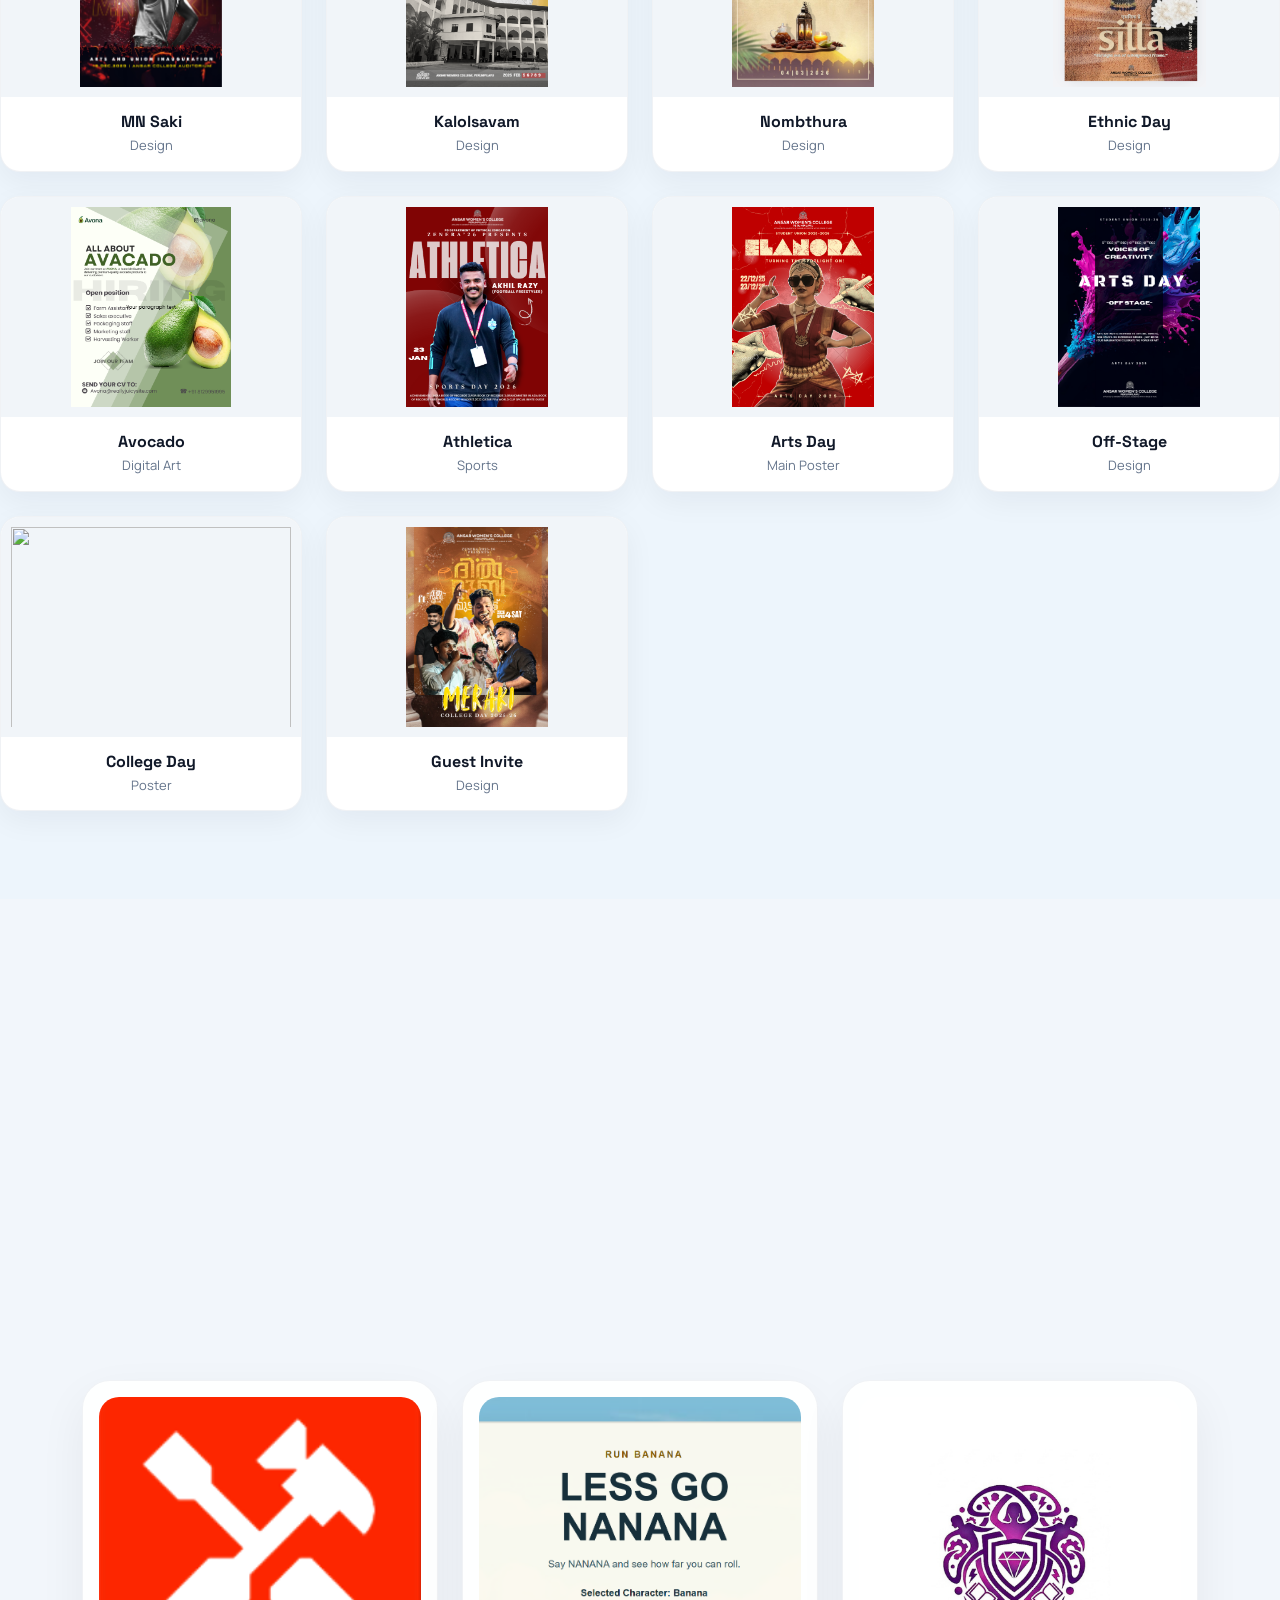
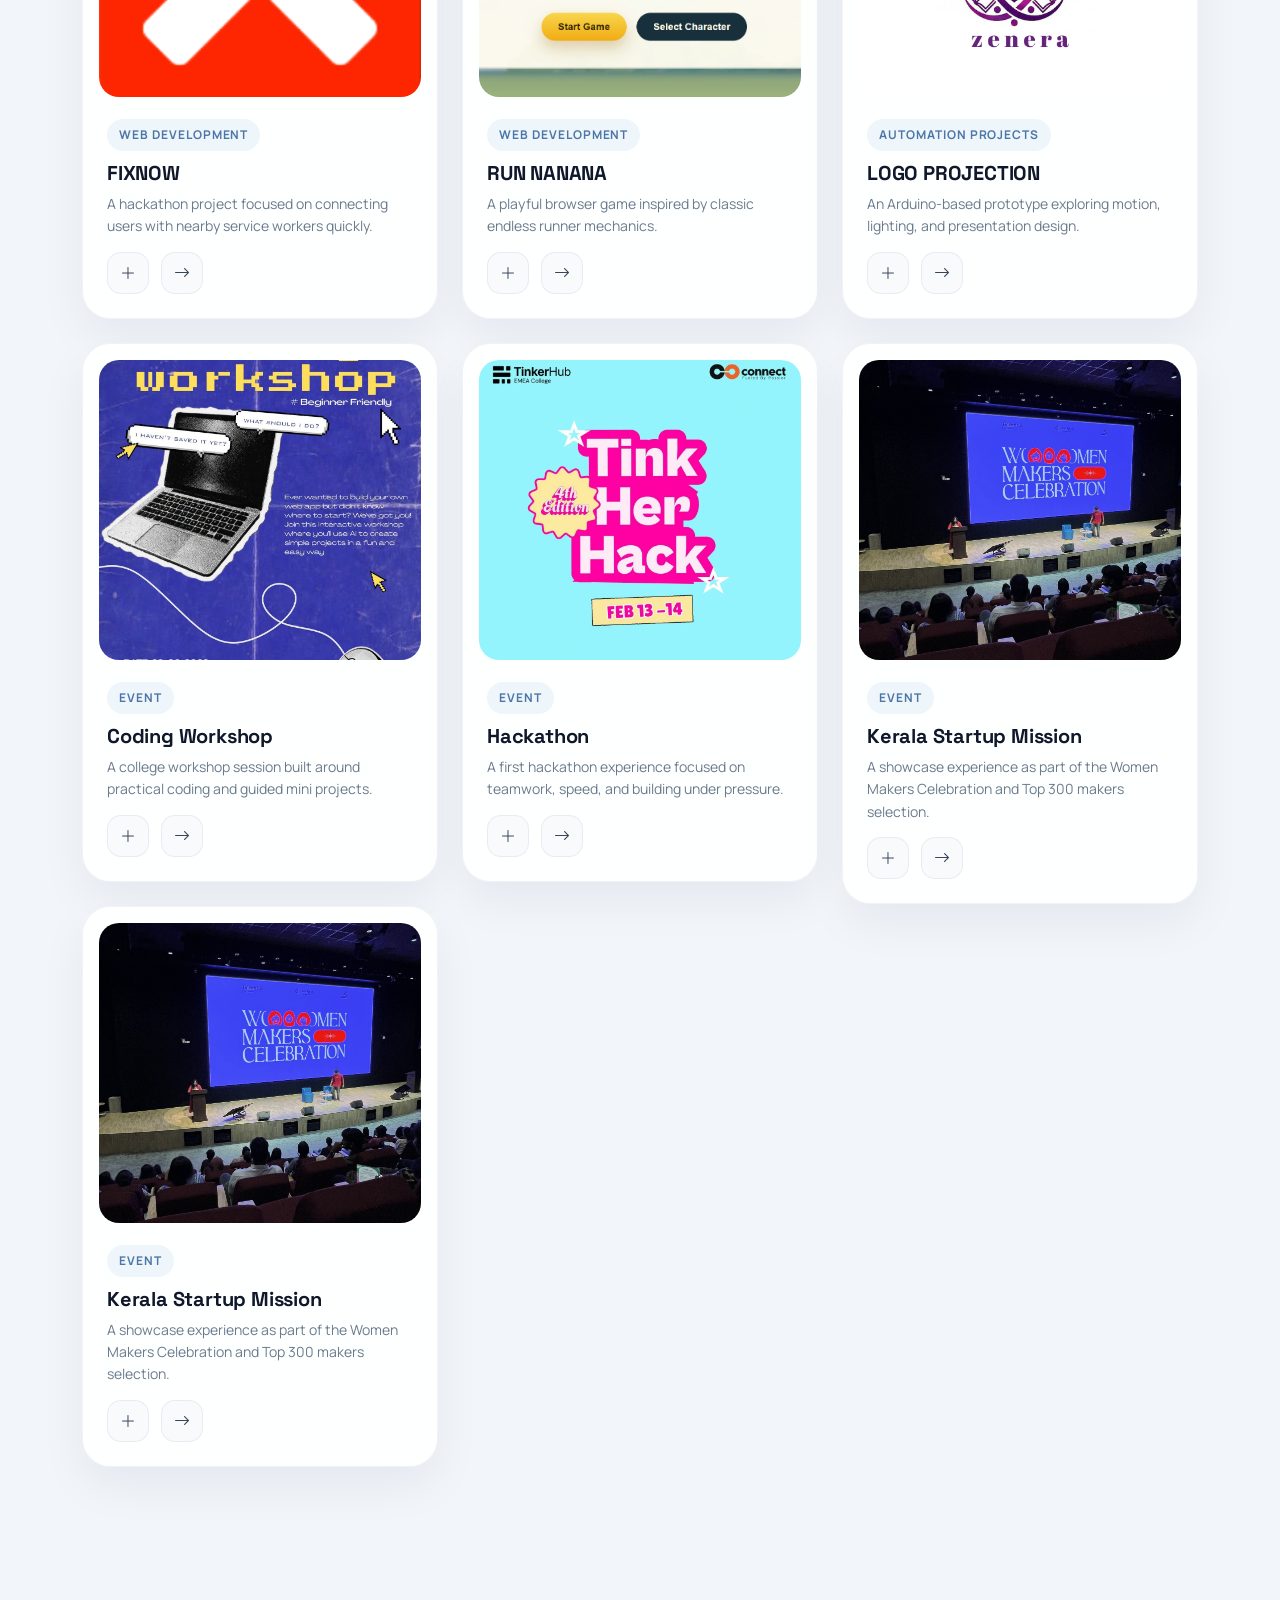
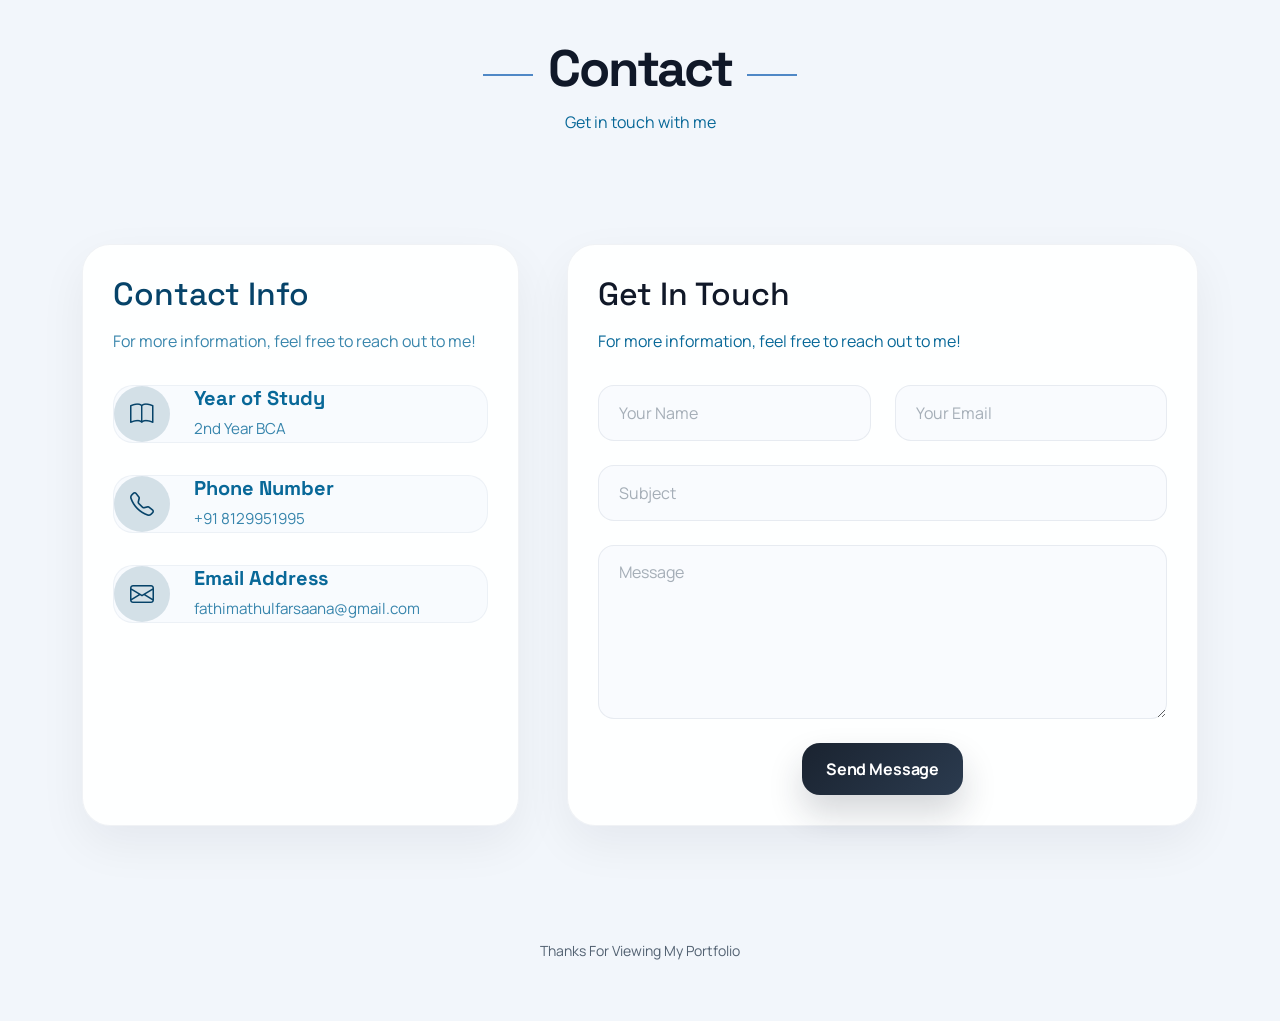
==== commit f250d0b8: "updated" ====
--- a/index.html
+++ b/index.html
@@ -710,7 +710,7 @@
               <img src="assets/img/portfolio/mn saki.png" class="img-fluid" alt="">
               <a href="assets/img/portfolio/mn saki.png" class="glightbox zoom-link"><i class="bi bi-zoom-in"></i></a>
             </div>
-            <div class="card-info"><h4>Mn Saki</h4><p>Design</p></div>
+            <div class="card-info"><h4>MN Saki</h4><p>Design</p></div>
           </div>
         </div>
 
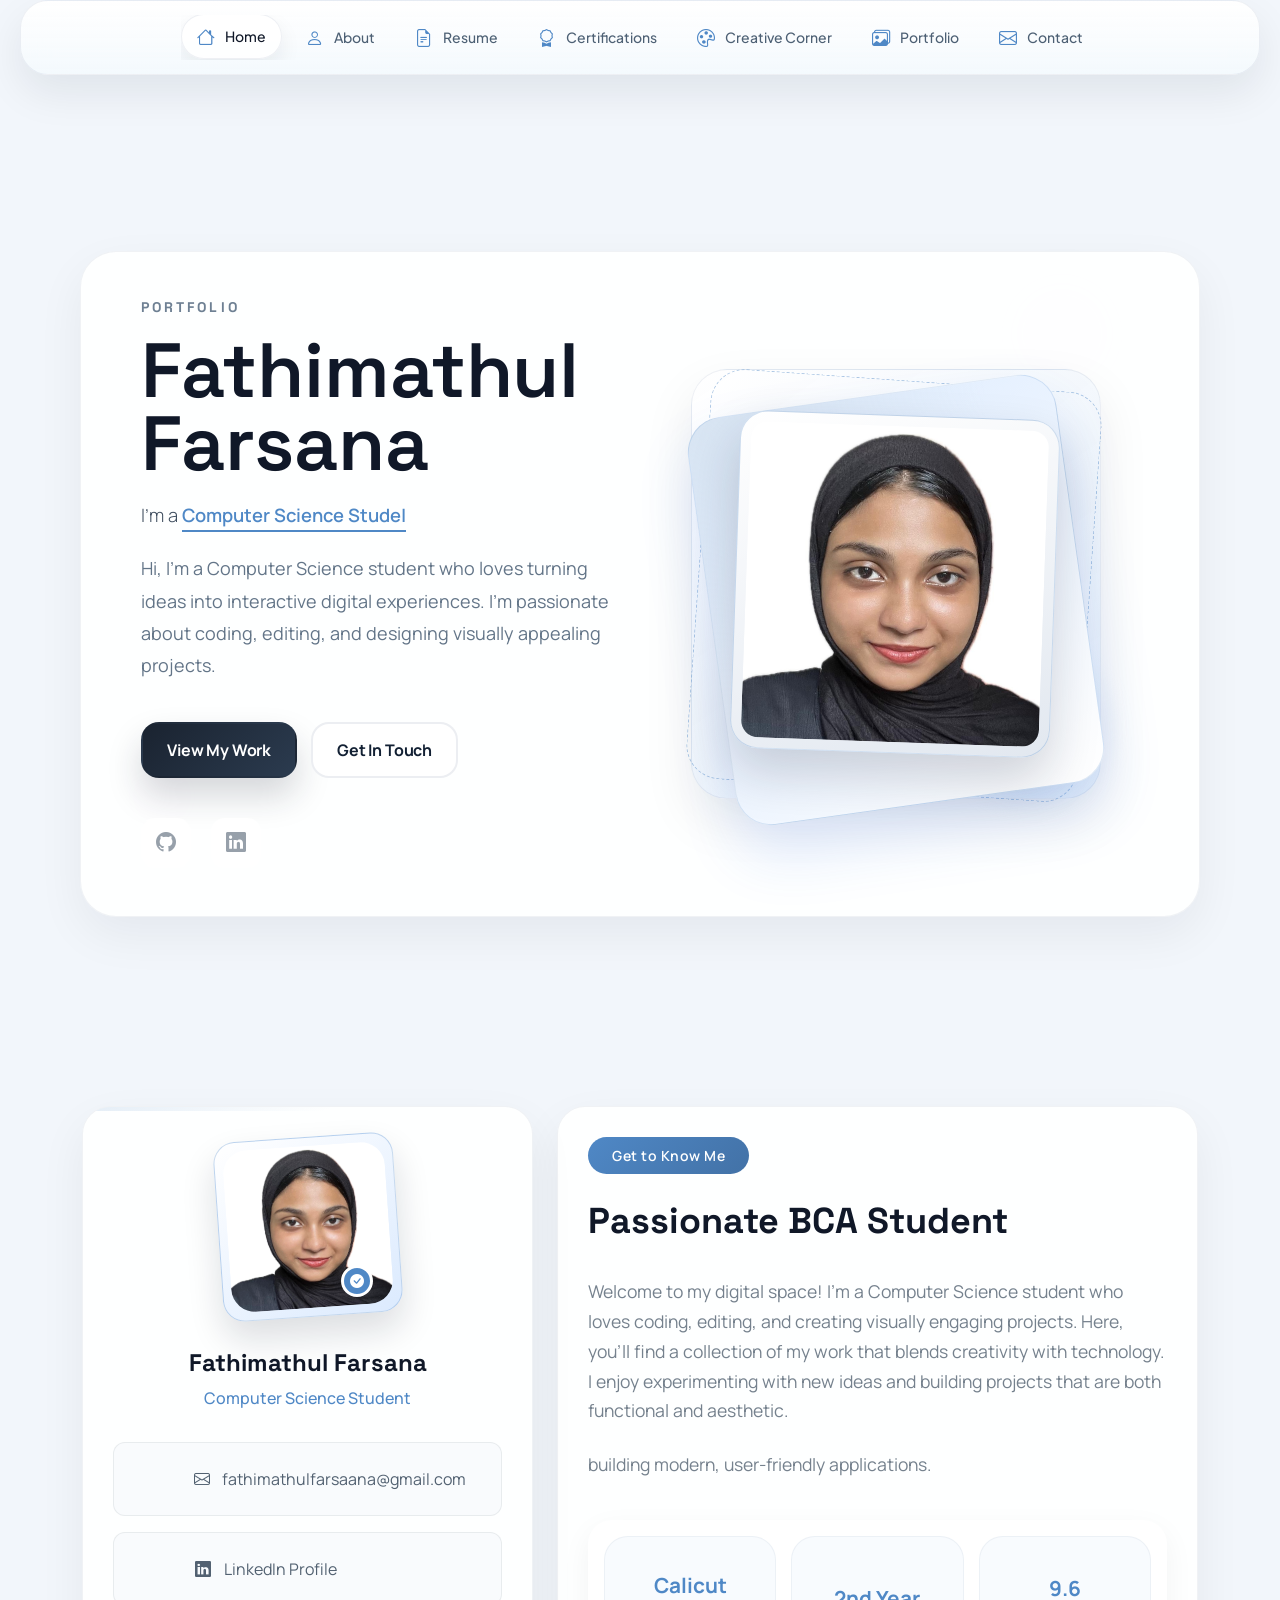
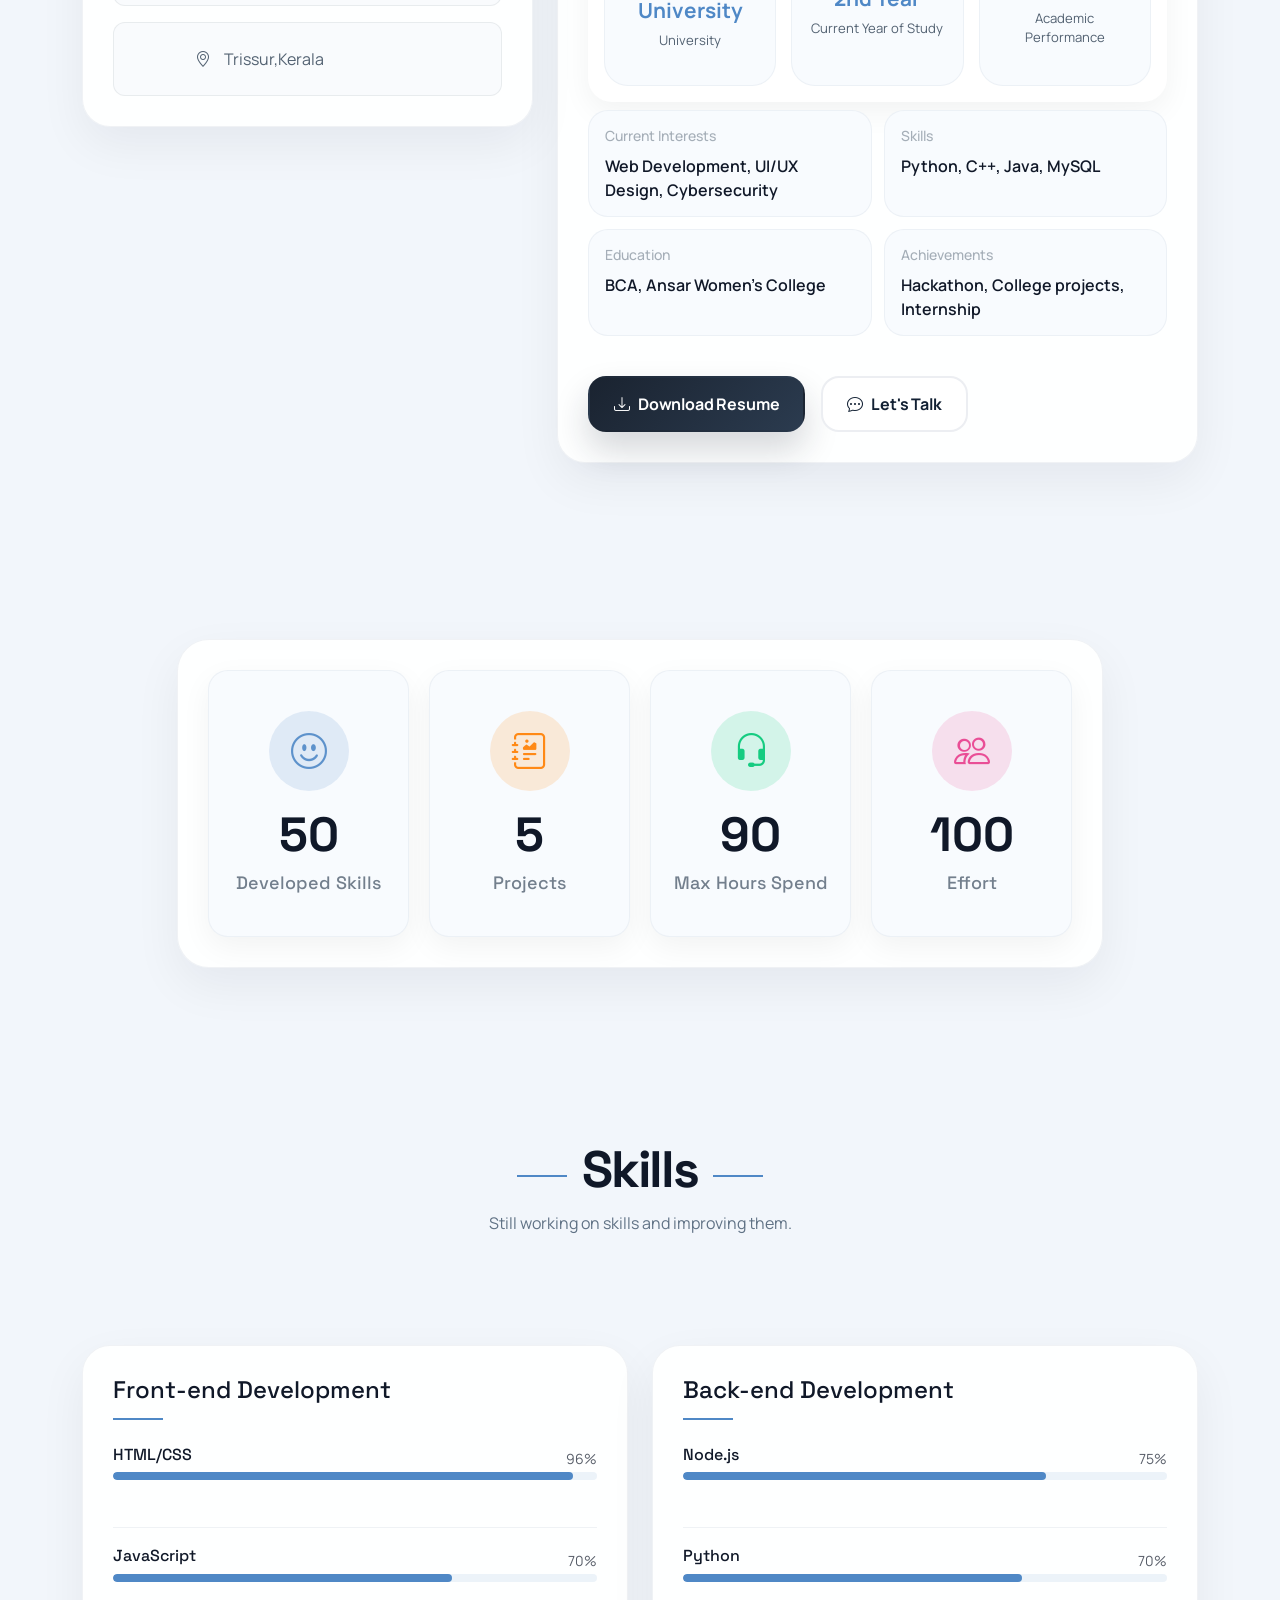
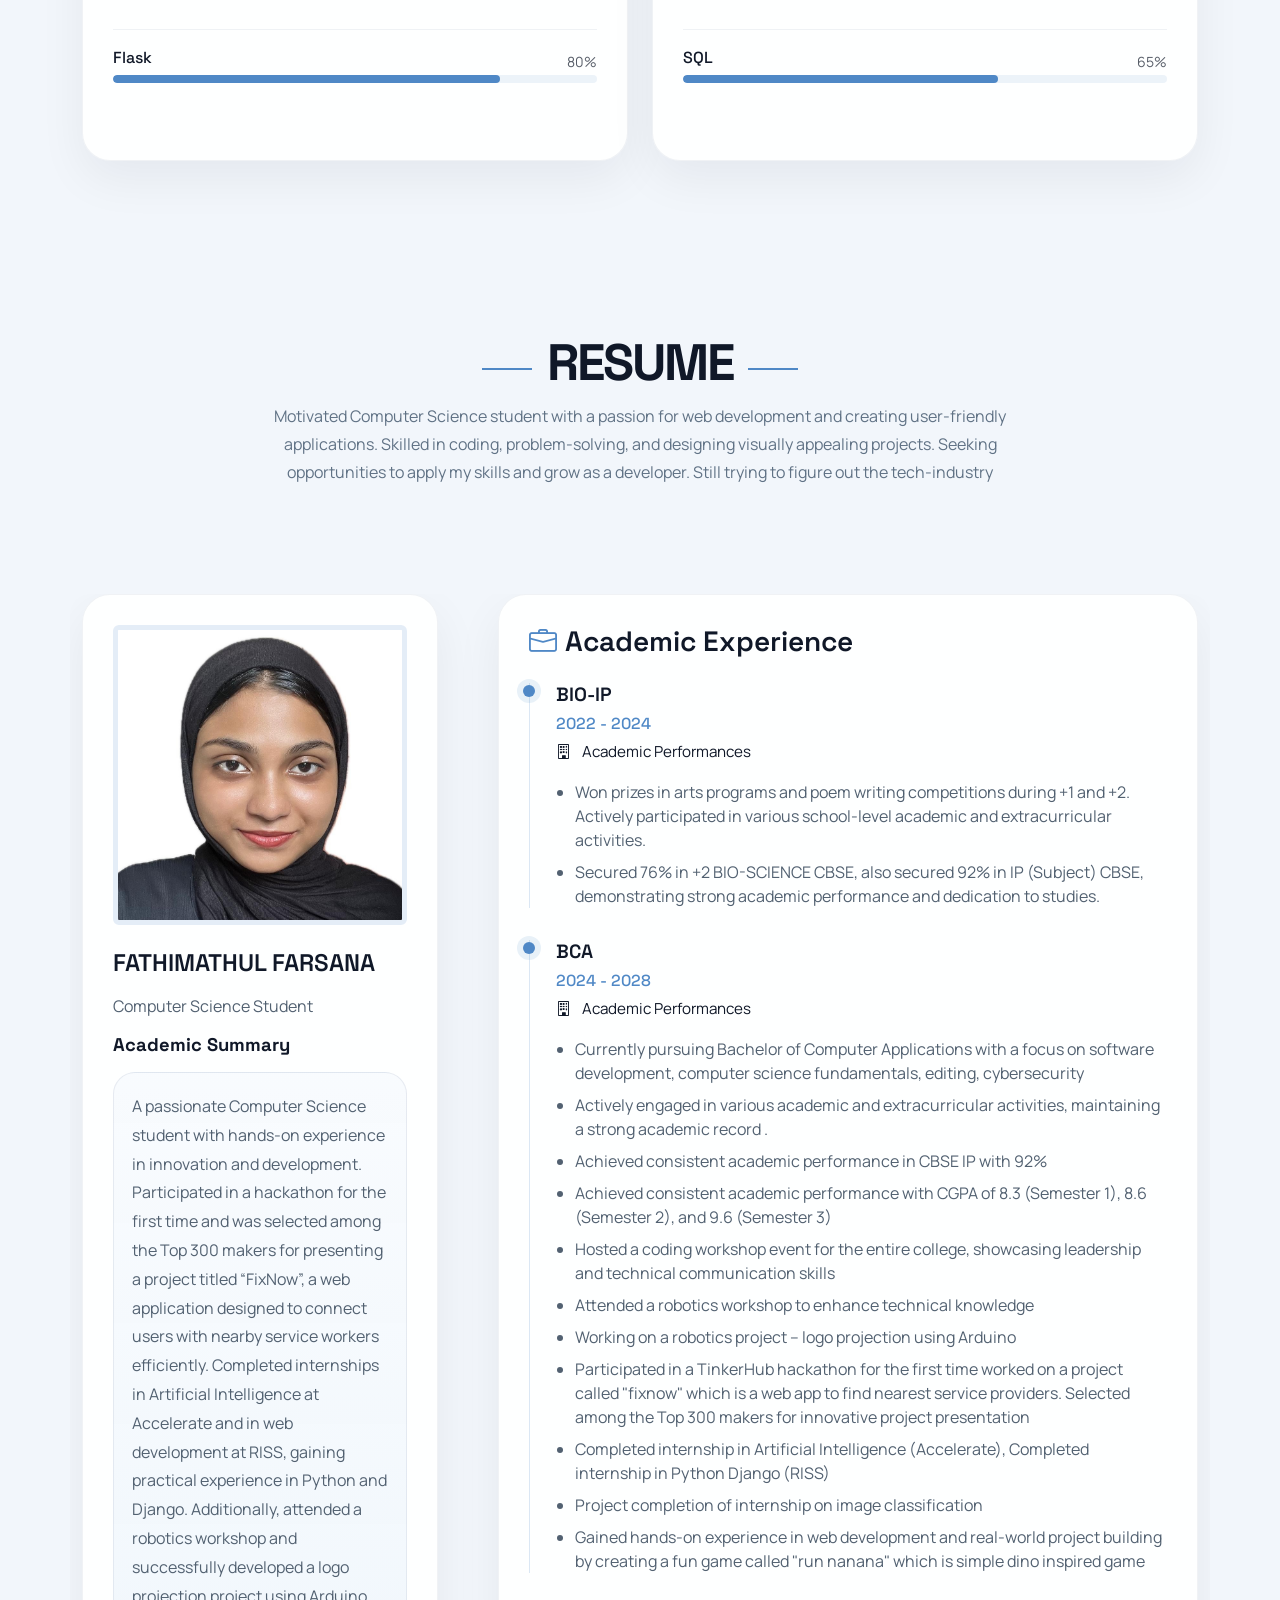
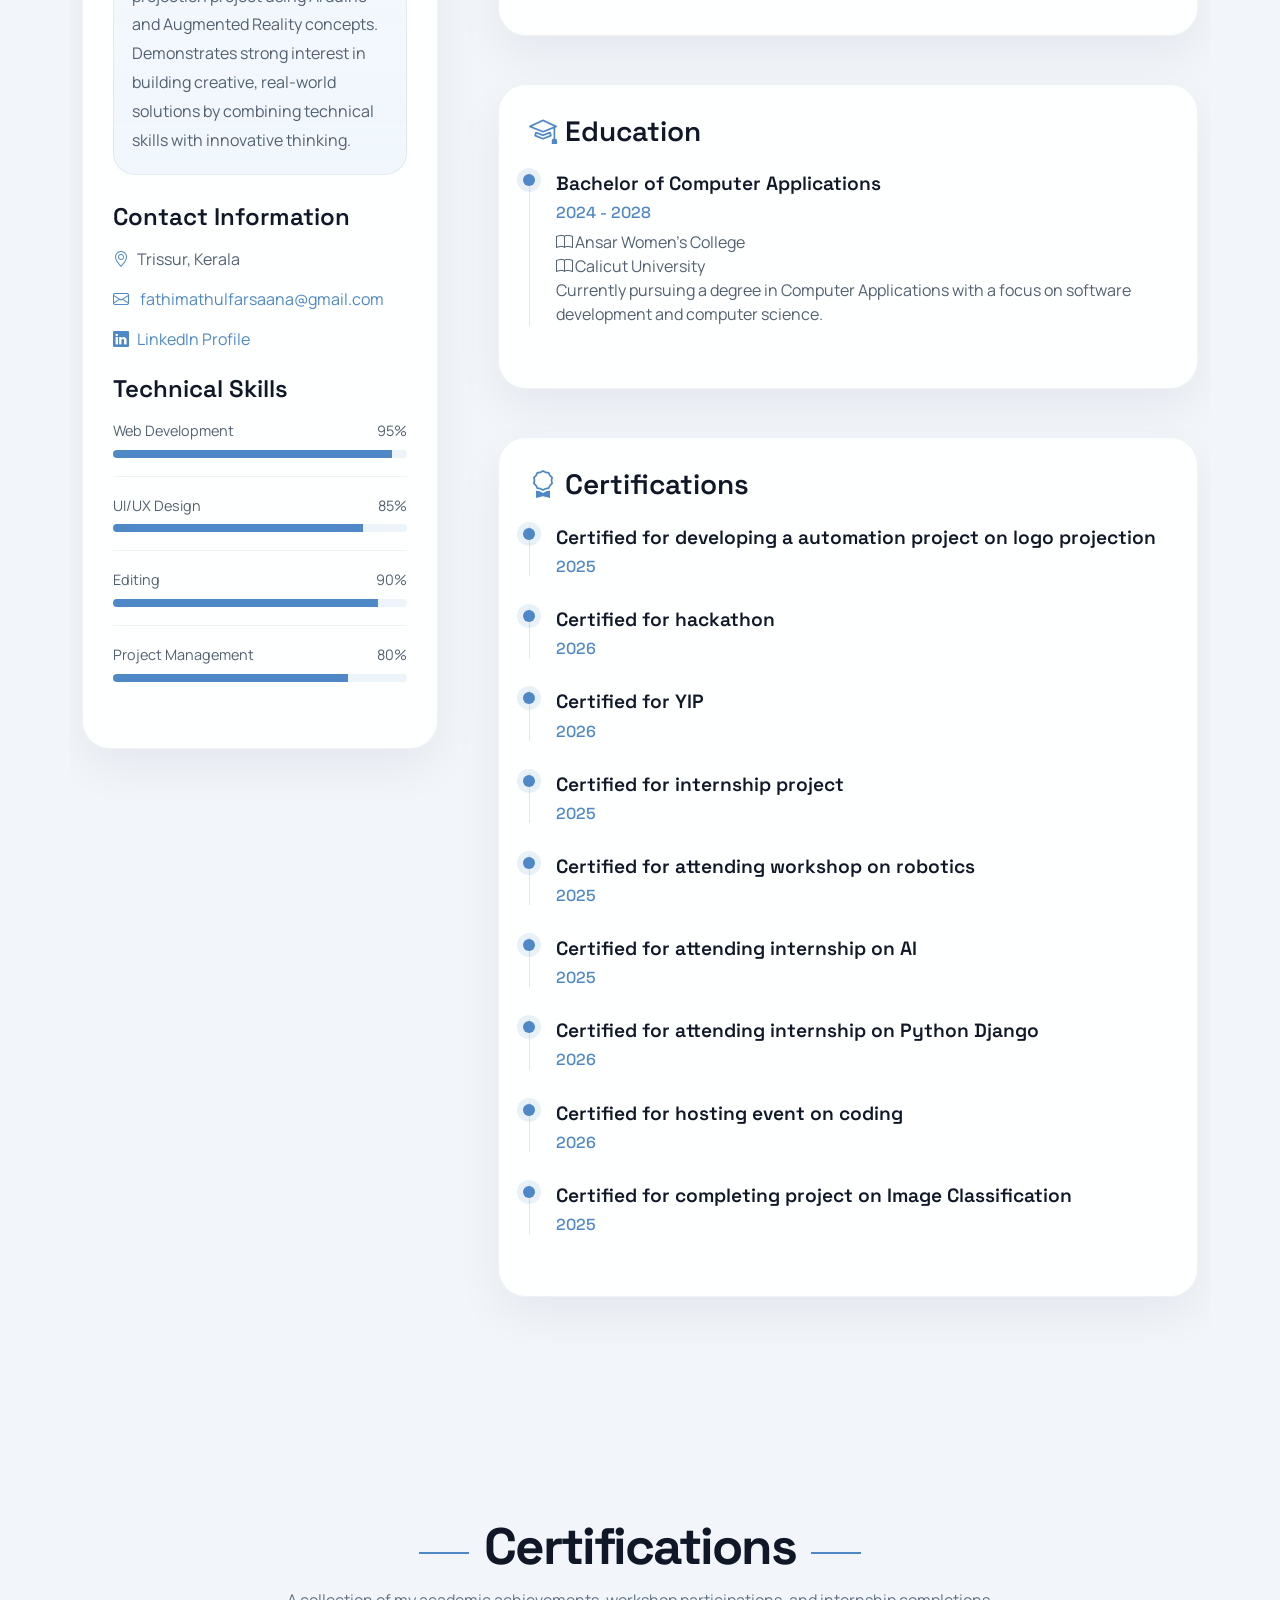
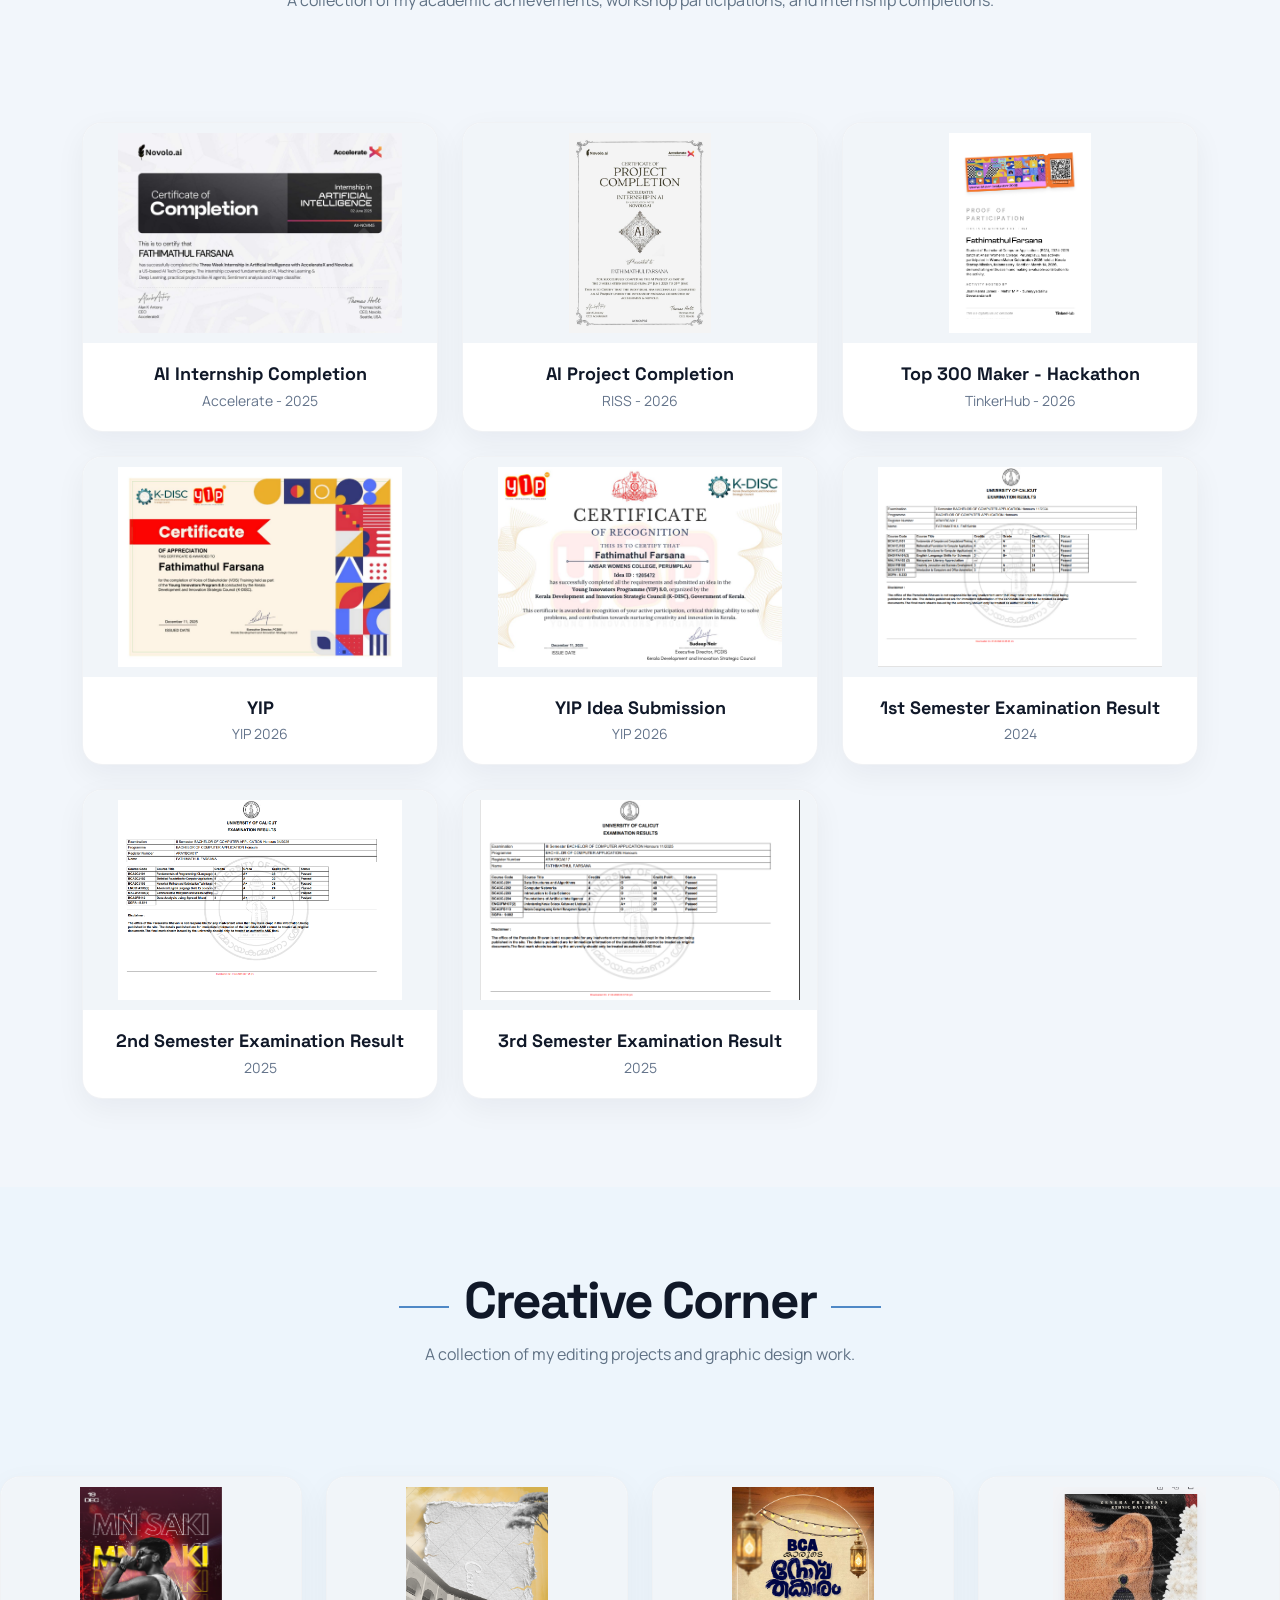
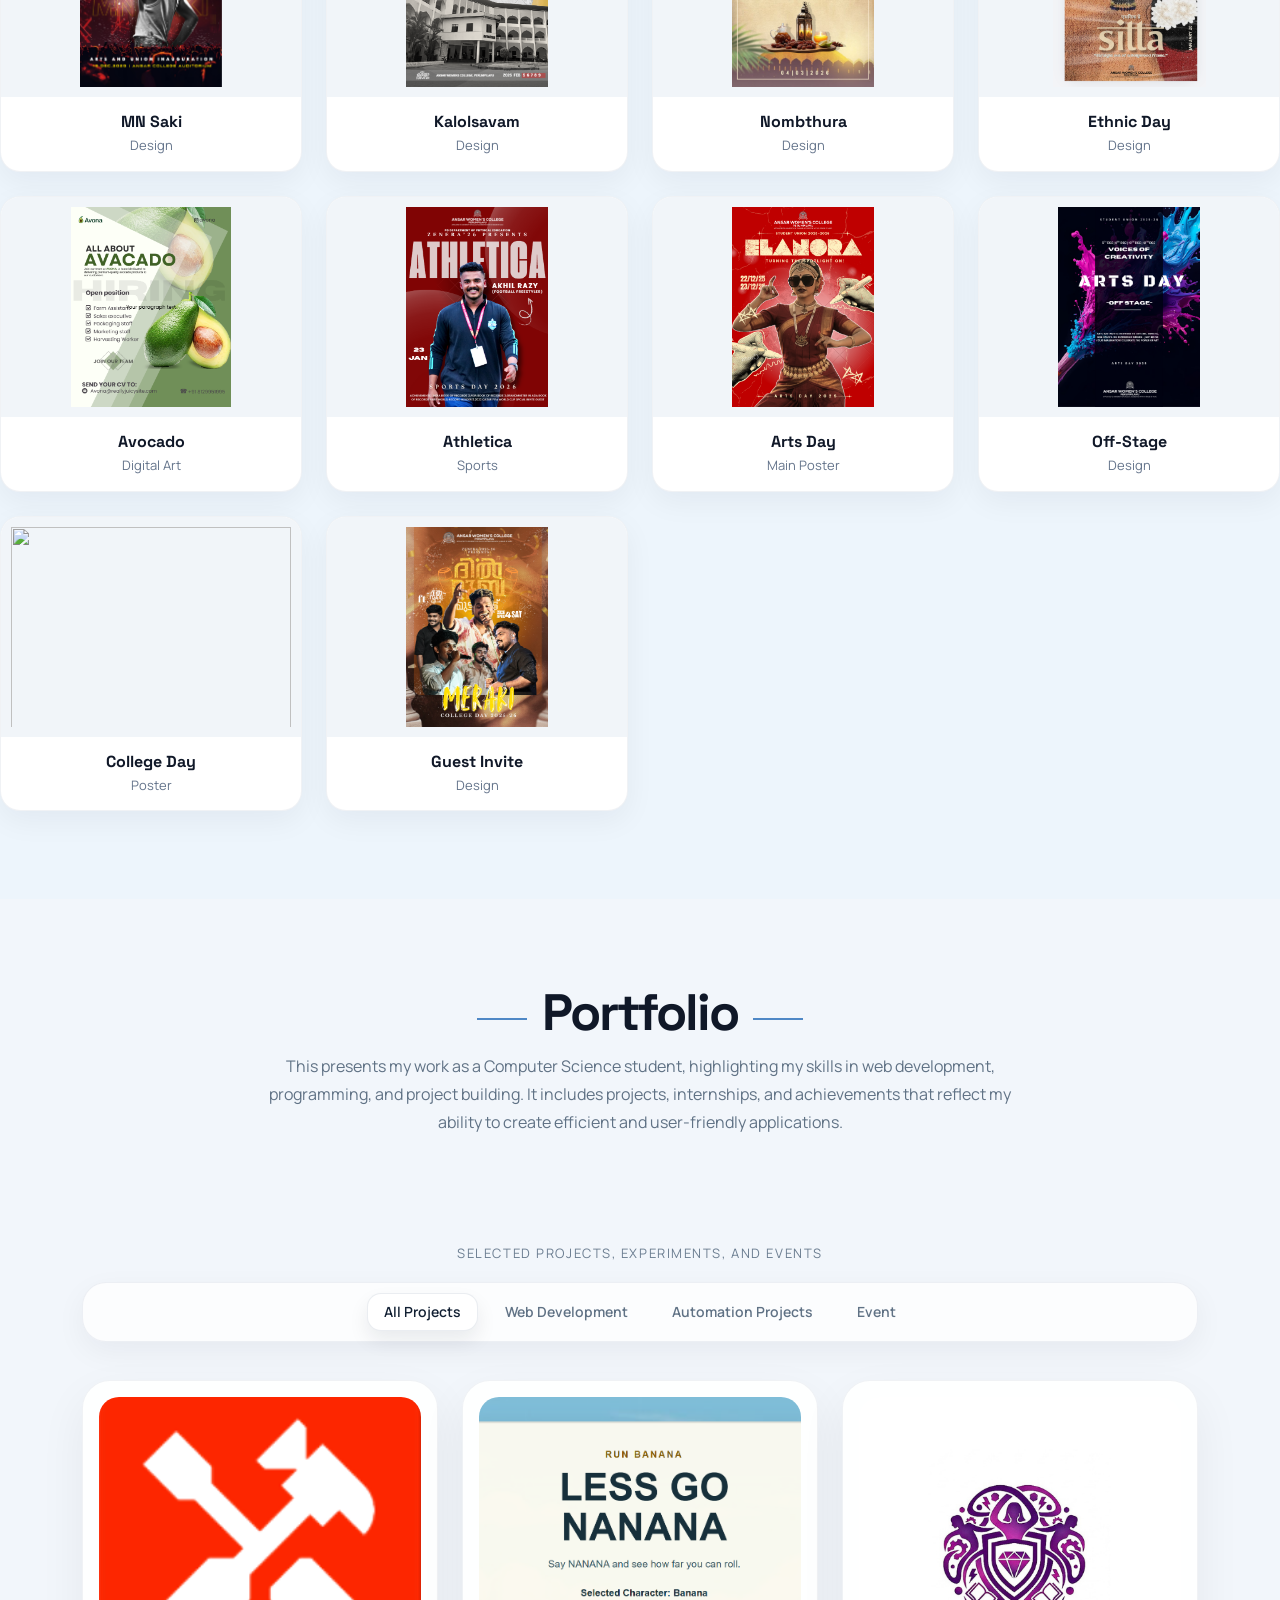
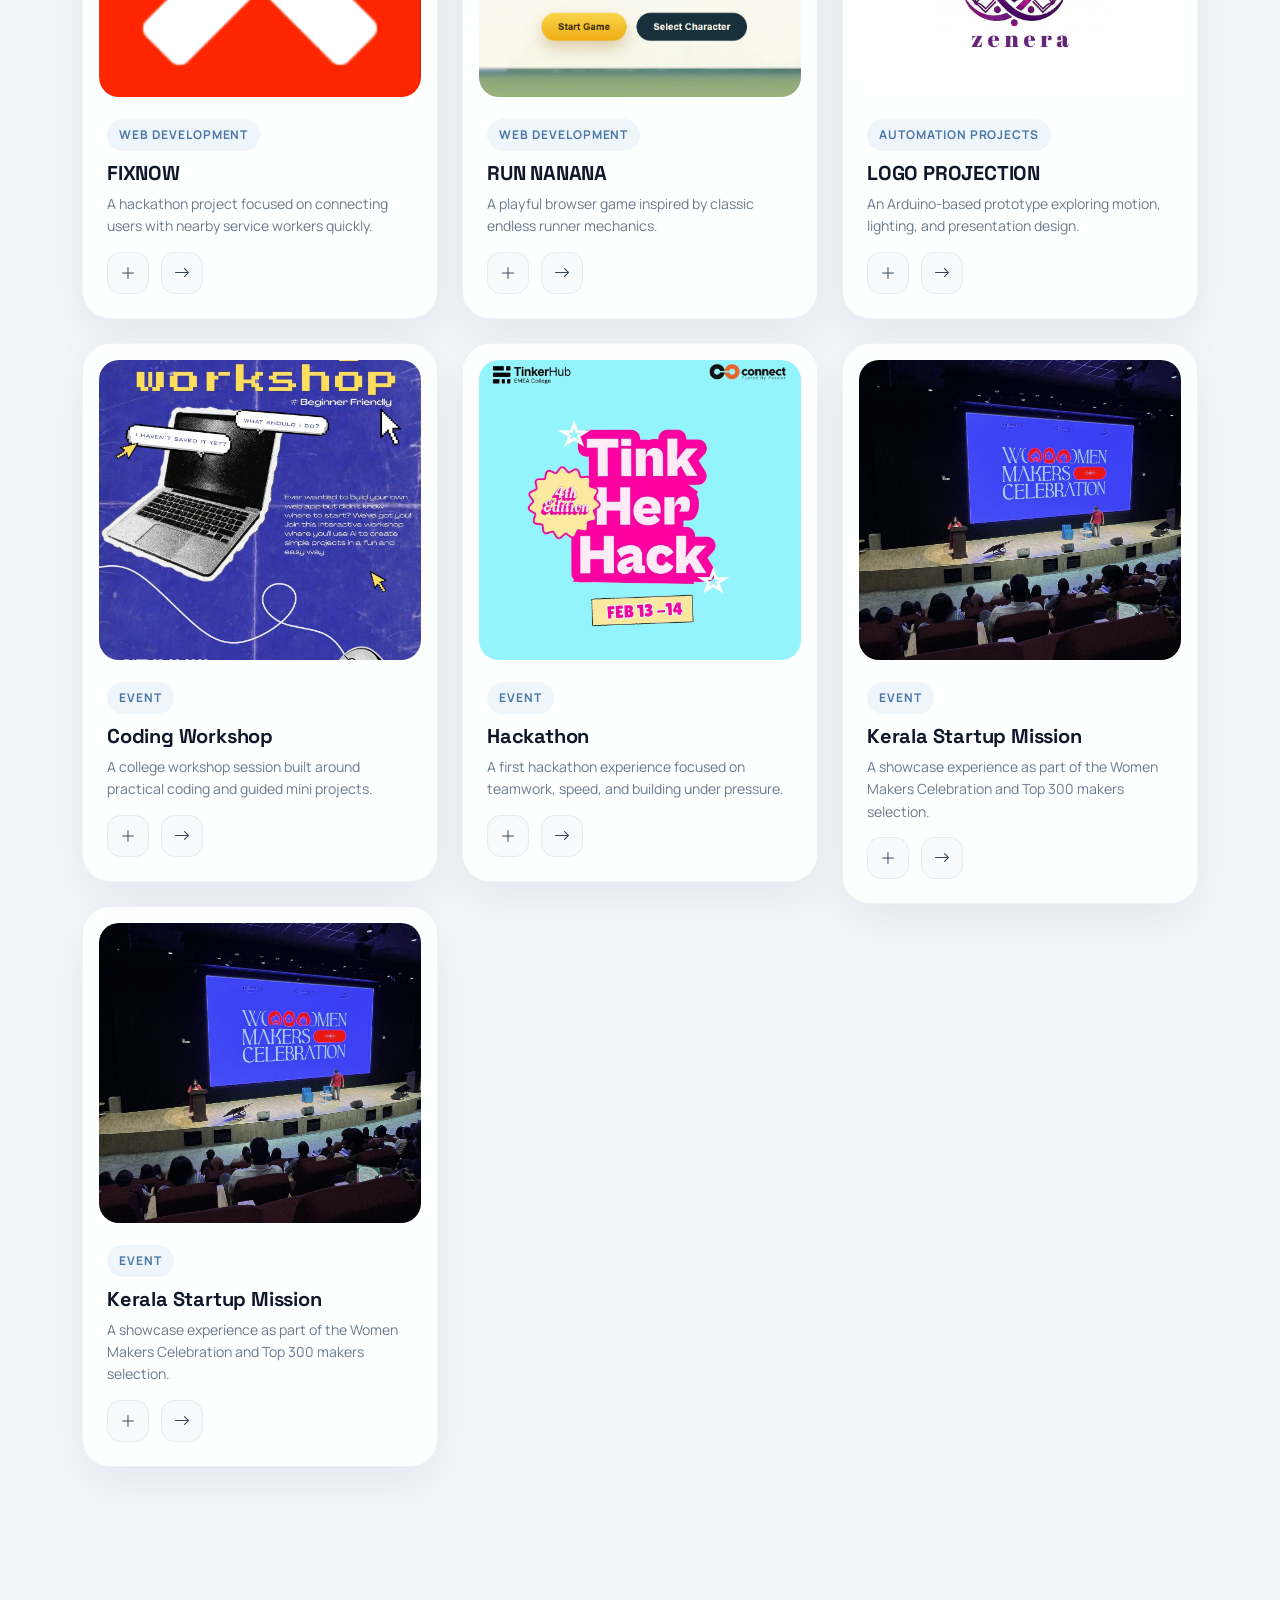
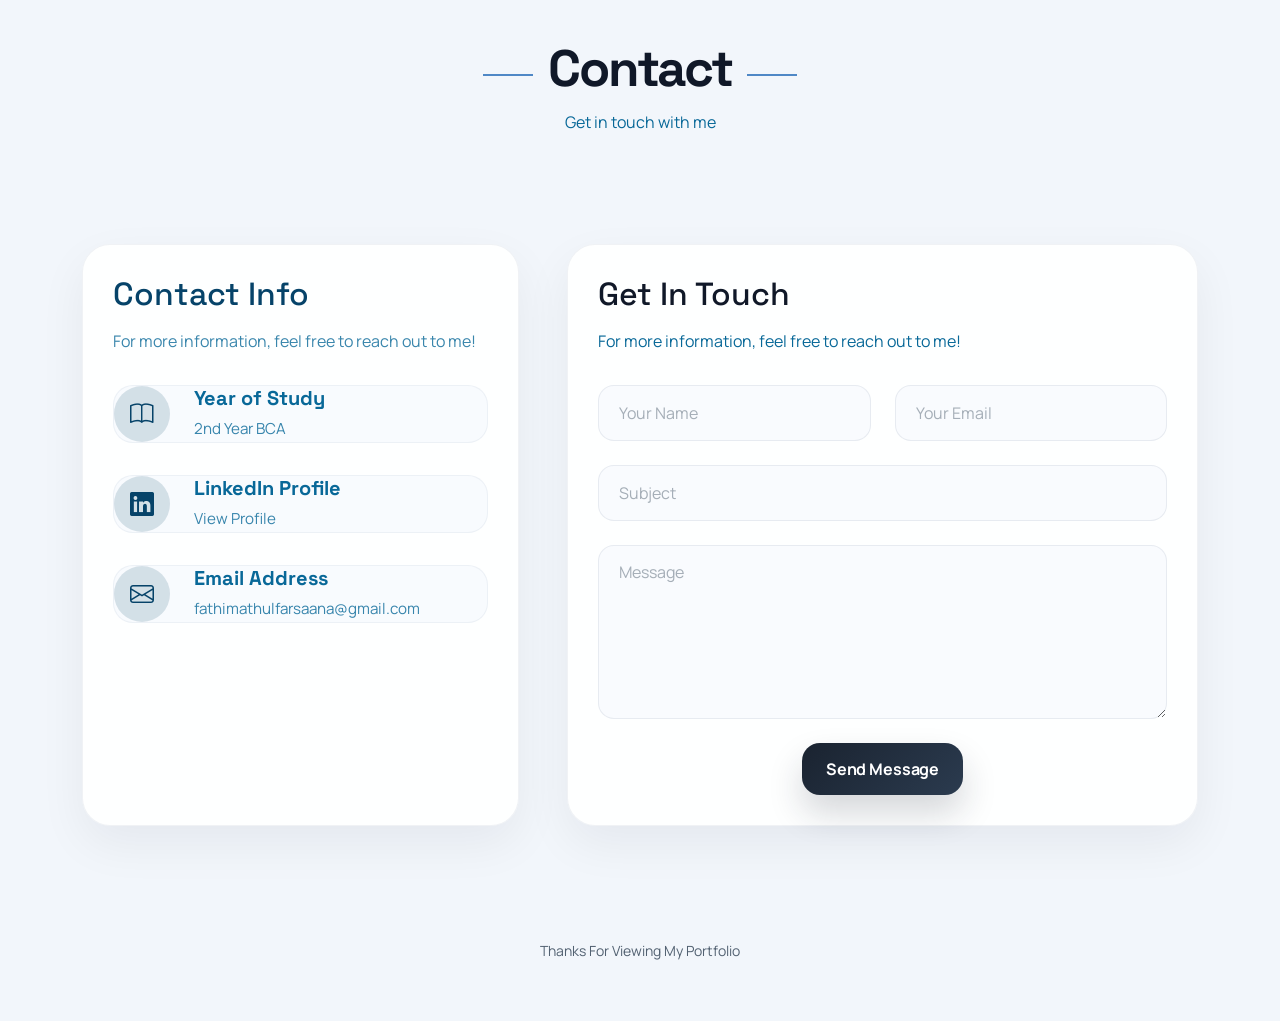
==== commit 10c4eb02: "updated" ====
--- a/index.html
+++ b/index.html
@@ -43,14 +43,6 @@
           <li><a href="#contact"><i class="bi bi-envelope navicon"></i> Contact</a></li>
         </ul>
       </nav>
-
-      <div class="social-links text-center">
-        <a href="https://github.com/Farsanaa/" class="github"><i class="bi bi-github"></i></a>
-        <a href="https://www.linkedin.com/in/farsana-fathima-b23329321/" class="linkedin"><i class="bi bi-linkedin"></i></a>
-      </div>
-
-    </div>
-
   </header>
 
   <main class="main">
@@ -128,13 +120,15 @@
                     <i class="bi bi-envelope"></i>
                     fathimathulfarsaana@gmail.com
                   </a>
-                  <a href="tel:+91 8129951995" class="contact-item">
-                    <i class="bi bi-telephone"></i>
-                    +91 8129951995
+                   <div class="social-links">
+                  <a href="https://www.linkedin.com/in/farsana-fathima-b23329321/" class="contact-item">
+                  <i class="bi bi-linkedin"></i>
+                  LinkedIn Profile
                   </a>
+                </div>
                   <a href="#" class="contact-item">
                     <i class="bi bi-geo-alt"></i>
-                    Kunnamkulam,Trissur
+                    Trissur,Kerala
                   </a>
                 </div>
               </div>
@@ -150,7 +144,6 @@
 
               <div class="description">
                 <p>Welcome to my digital space! I'm a Computer Science student who loves coding, editing, and creating visually engaging projects. Here, you’ll find a collection of my work that blends creativity with technology. I enjoy experimenting with new ideas and building projects that are both functional and aesthetic.</p>
-
                 <p>building modern, user-friendly applications.</p>
               </div>
 
@@ -164,7 +157,6 @@
                 <div class="stat-item">
                   <div class="stat-number">2nd Year</div>
                   <div class="stat-label">Current Year of Study
-                
                   </div>
                 </div>
                 <div class="stat-item">
@@ -388,10 +380,9 @@
               </div>
               <h3 class="mt-4">Contact Information</h3>
               <ul class="contact-info list-unstyled">
-                <li><i class="bi bi-geo-alt"></i> Kunnamkulam,Trissur, Kerala</li>
-                <li><i class="bi bi-envelope"></i> fathimathulfarsaana@gmail.com</li>
-                <li><i class="bi bi-phone"></i>+91 8129951995</li>
-                <li><i class="bi bi-linkedin"></i><strong></strong> <a href="https://www.linkedin.com/in/farsana-fathima-b23329321/" target="_blank">LinkedIn Profile</a></li>
+                <li><i class="bi bi-geo-alt"></i>Trissur, Kerala</li>
+                <li><i class="bi bi-envelope"></i> <a href="mailto:fathimathulfarsaana@gmail.com" target="_blank">fathimathulfarsaana@gmail.com</a></li>
+                <li><i class="bi bi-linkedin"></i><a href="https://www.linkedin.com/in/farsana-fathima-b23329321/" target="_blank">LinkedIn Profile</a></li>
               </ul>
 
               <div class="skills-animation mt-4">
@@ -790,7 +781,7 @@
             <div class="card-info"><h4>Off-Stage</h4><p>Design</p></div>
           </div>
         </div>
-
+           
         <!-- Item 9 -->
         <div class="col-lg-3 col-md-4 col-sm-6 isotope-item filter-design">
           <div class="creative-card">
@@ -1002,12 +993,12 @@
 
               <div class="info-item">
                 <div class="icon-box">
-                  <i class="bi bi-telephone"></i>
+                  <i class="bi bi-linkedin"></i>
                 </div>
                 <div class="content">
-                  <h4>Phone Number</h4>
-                  <p>+91 8129951995</p>
-                  
+                <h4>LinkedIn Profile</h4>
+                <p><a href="https://www.linkedin.com/in/farsana-fathima-b23329321/" target="_blank">View Profile</a></p>
+              
                 </div>
               </div>
 
@@ -1058,7 +1049,7 @@
 
   </div>
 
-</form>
+     </form>
             </div>
           </div>
 
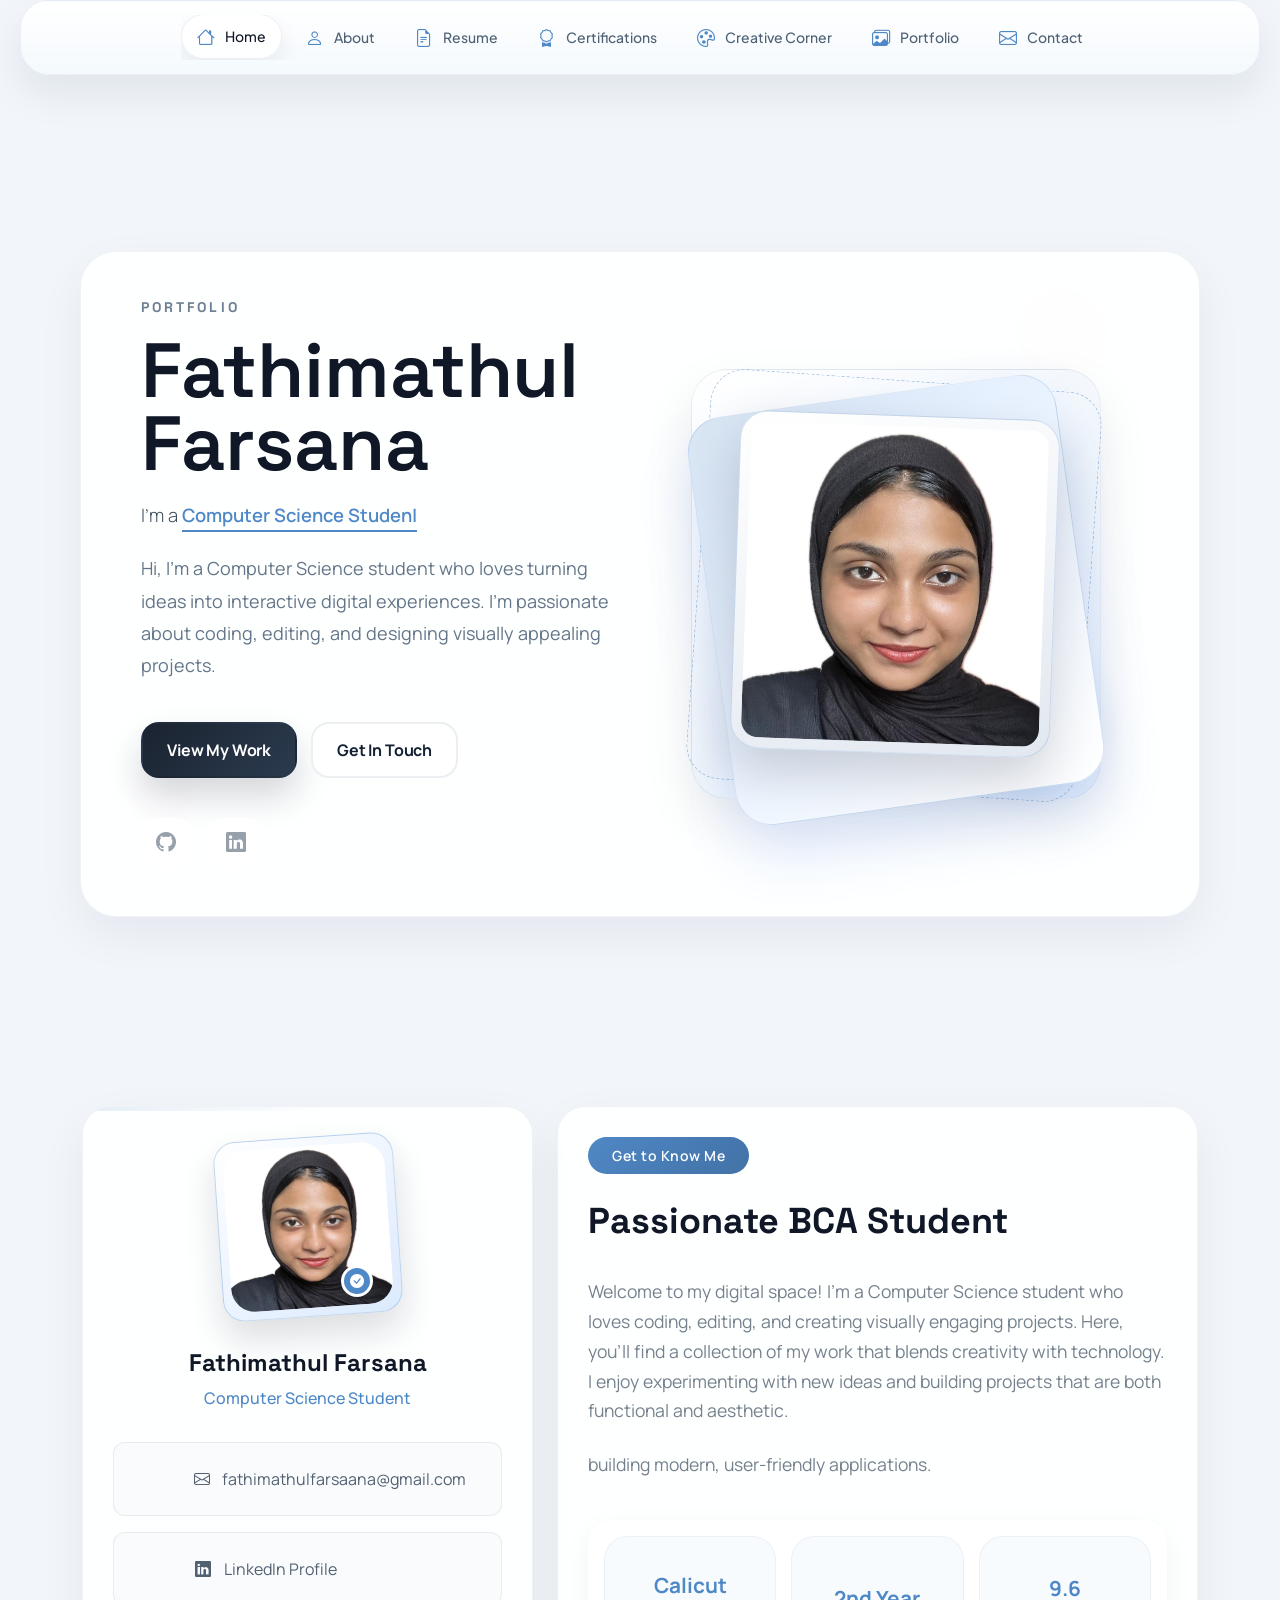
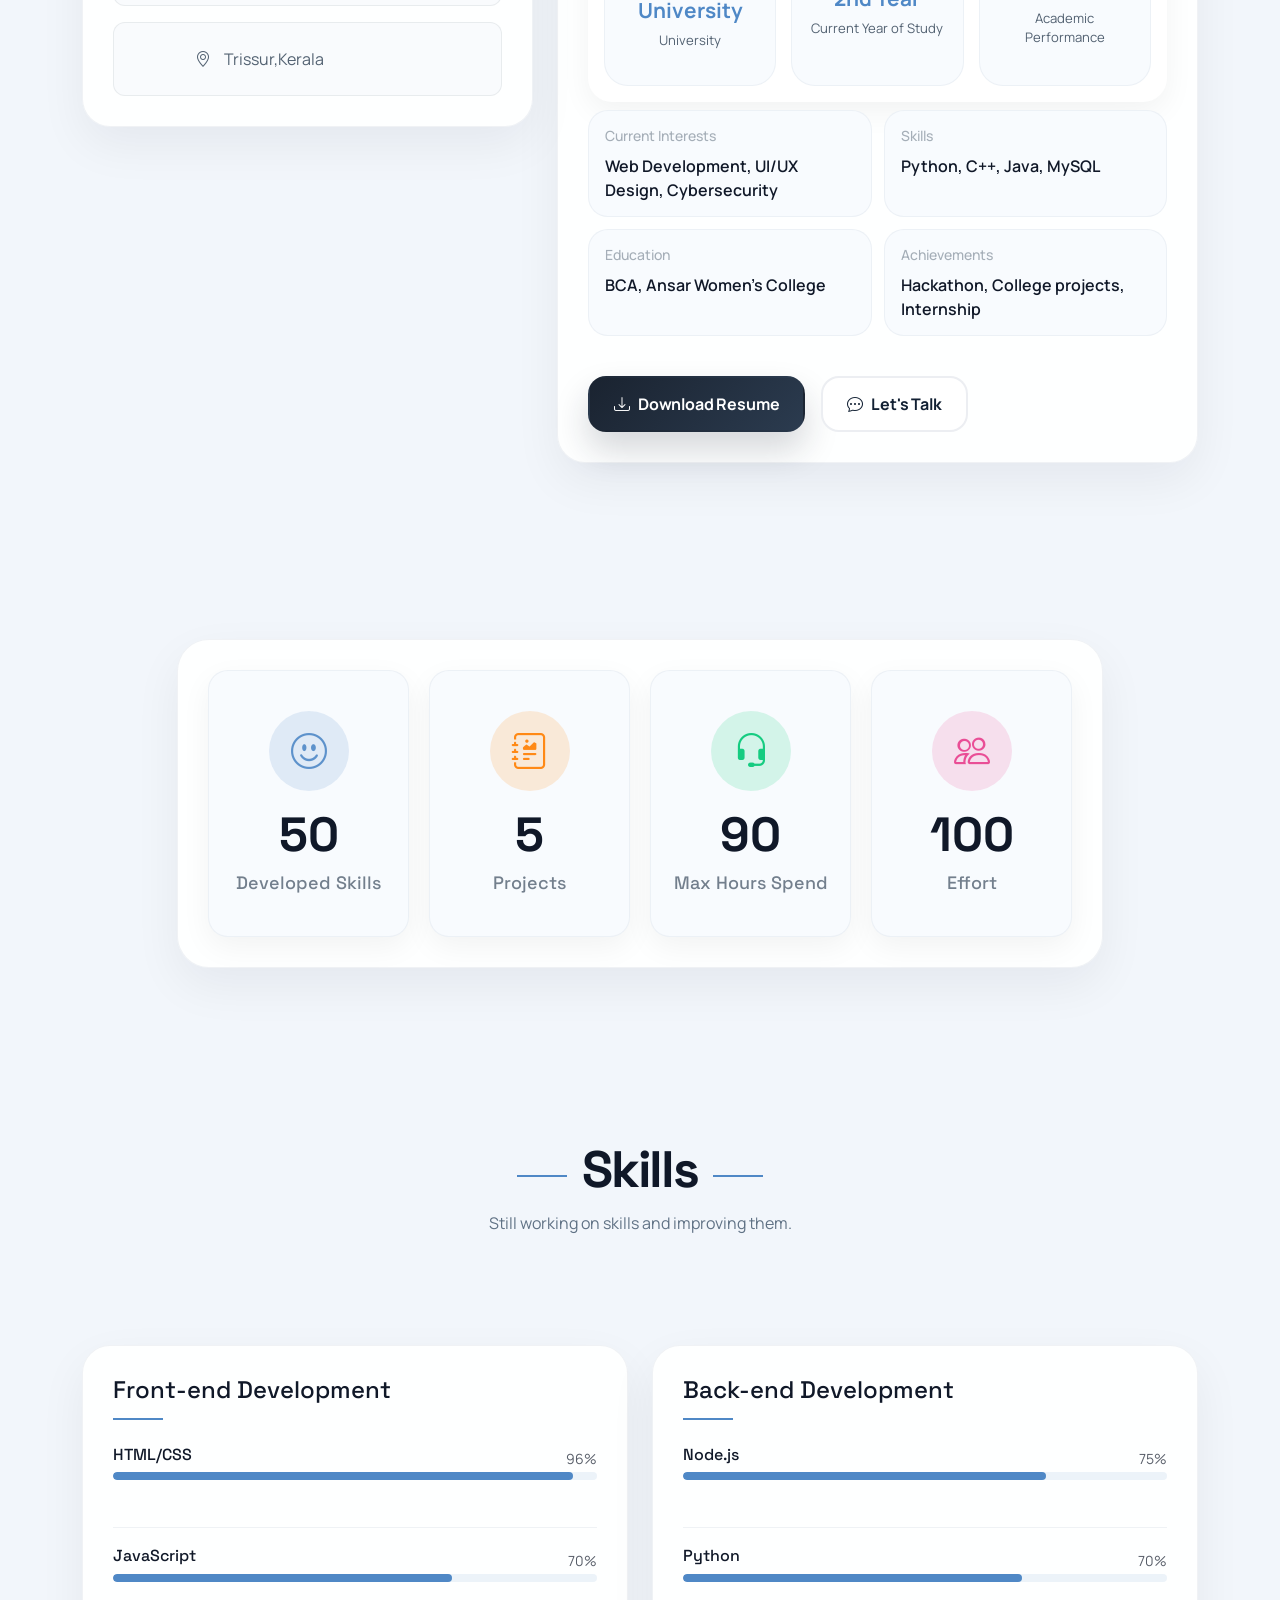
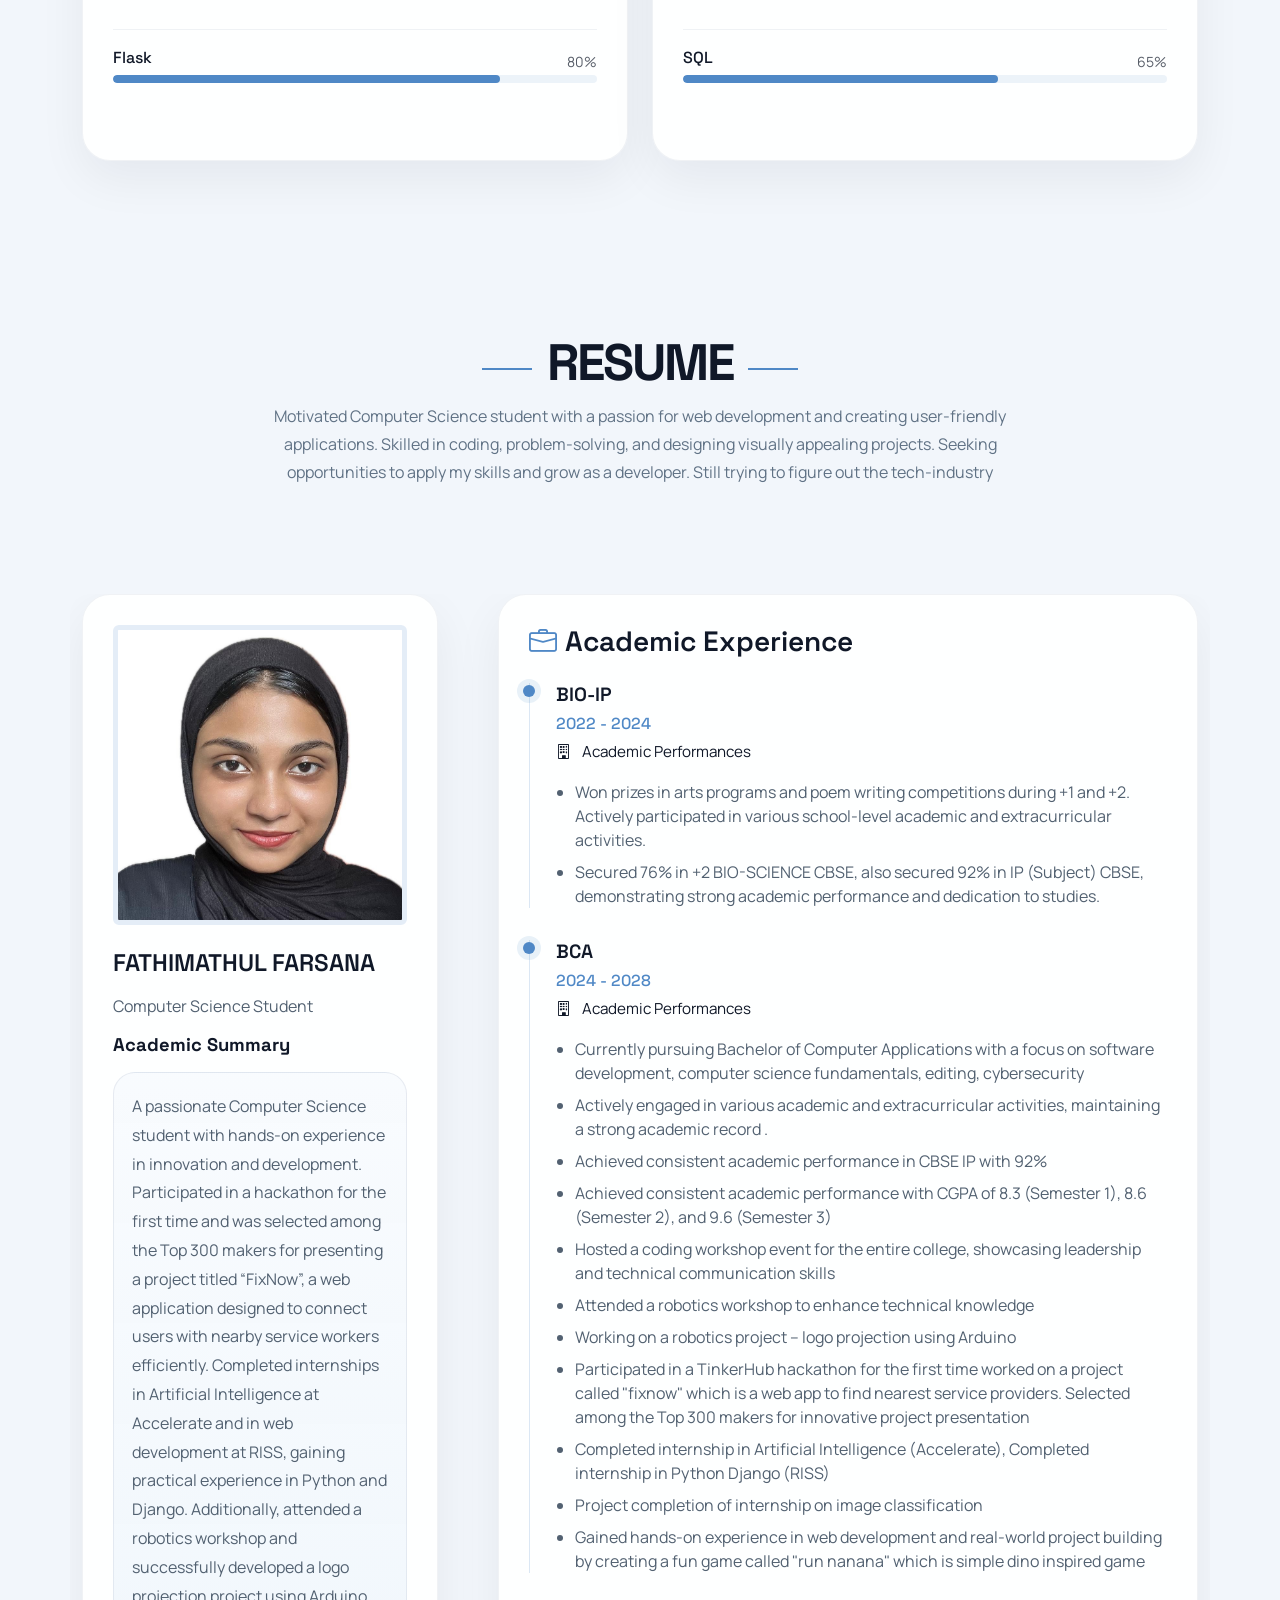
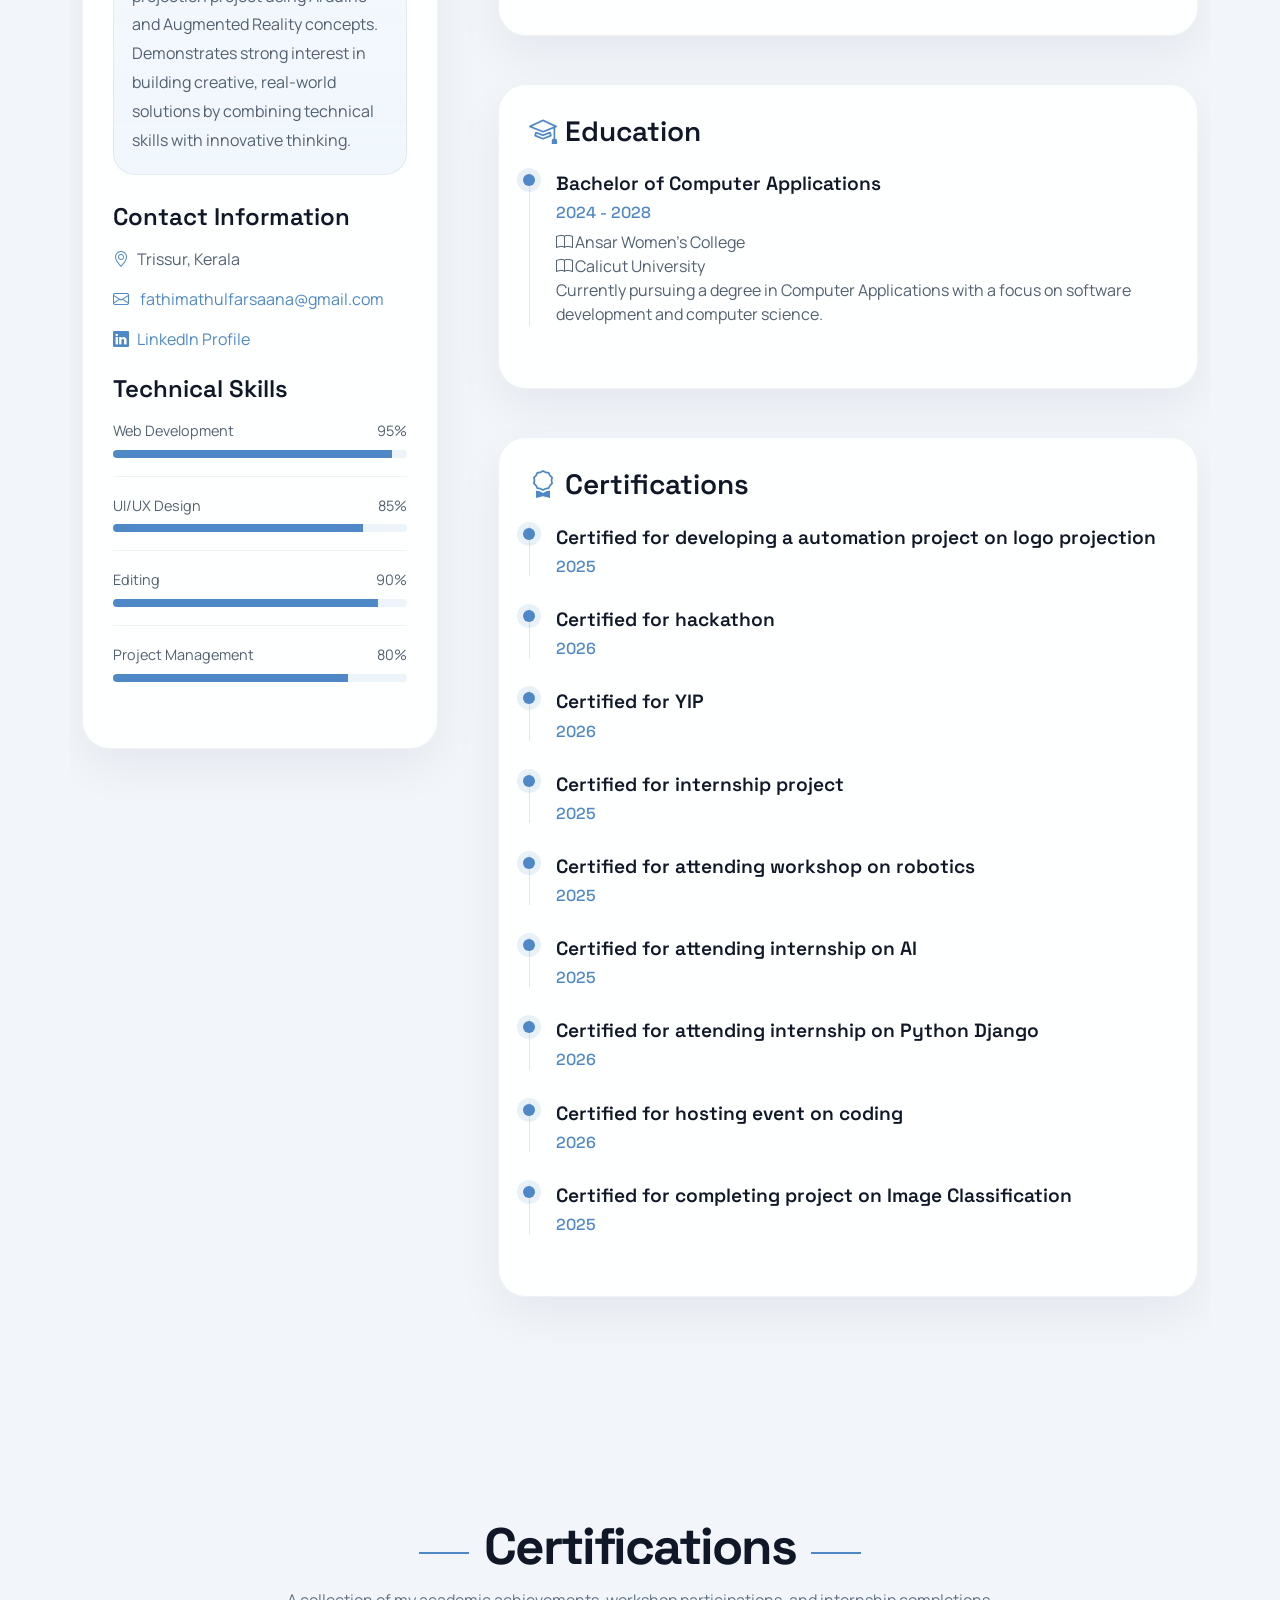
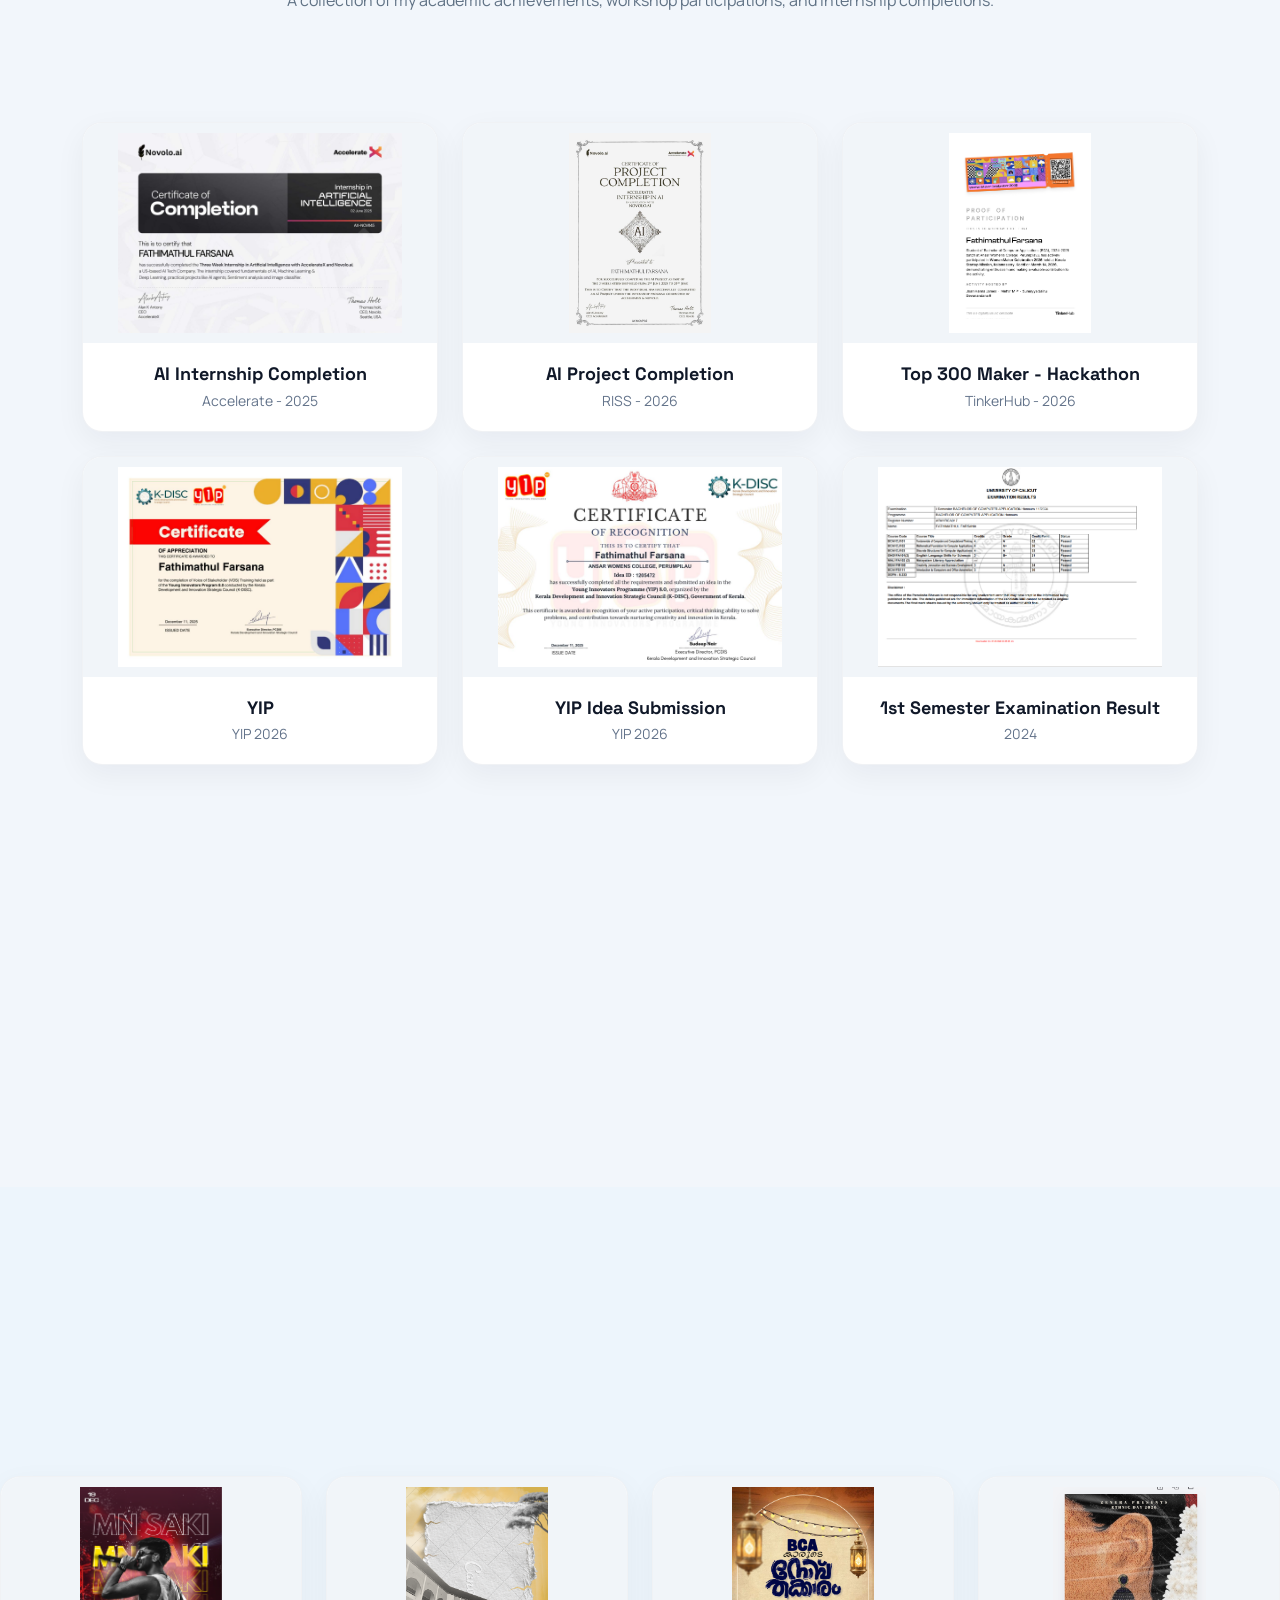
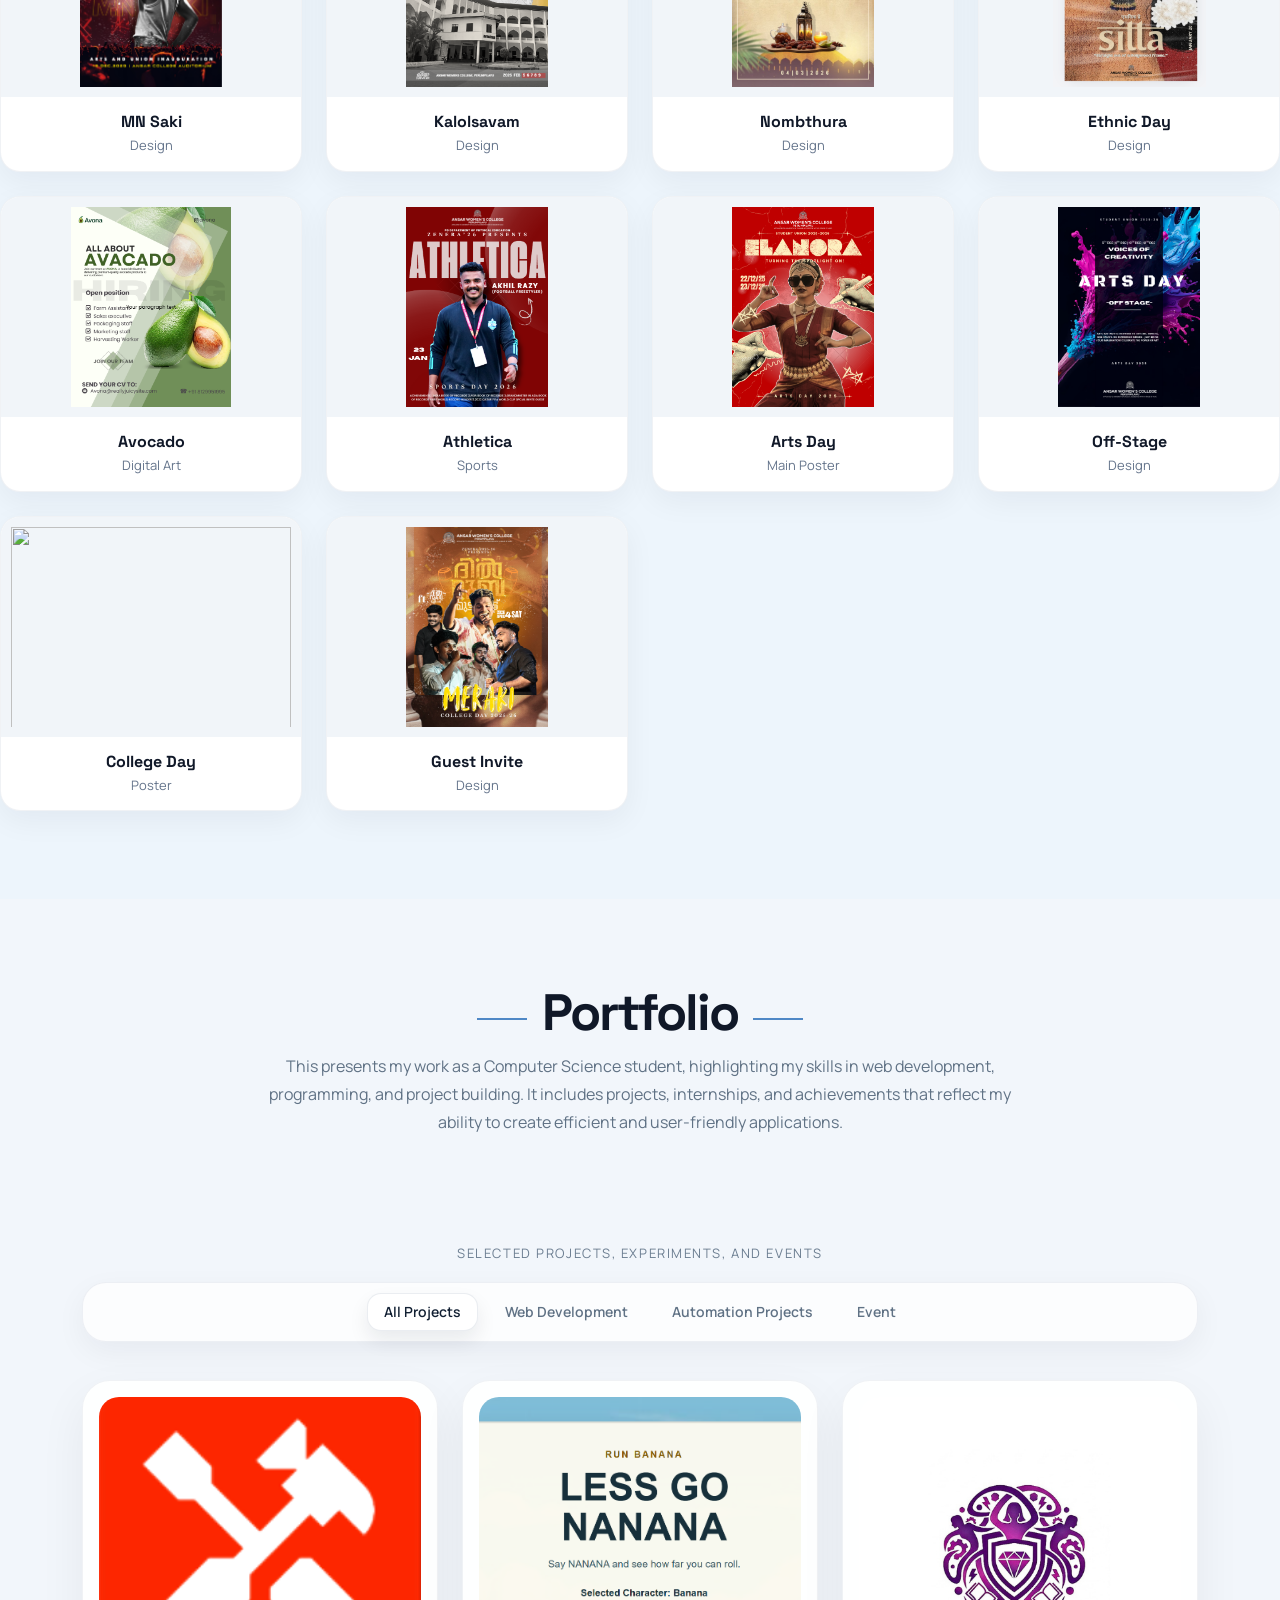
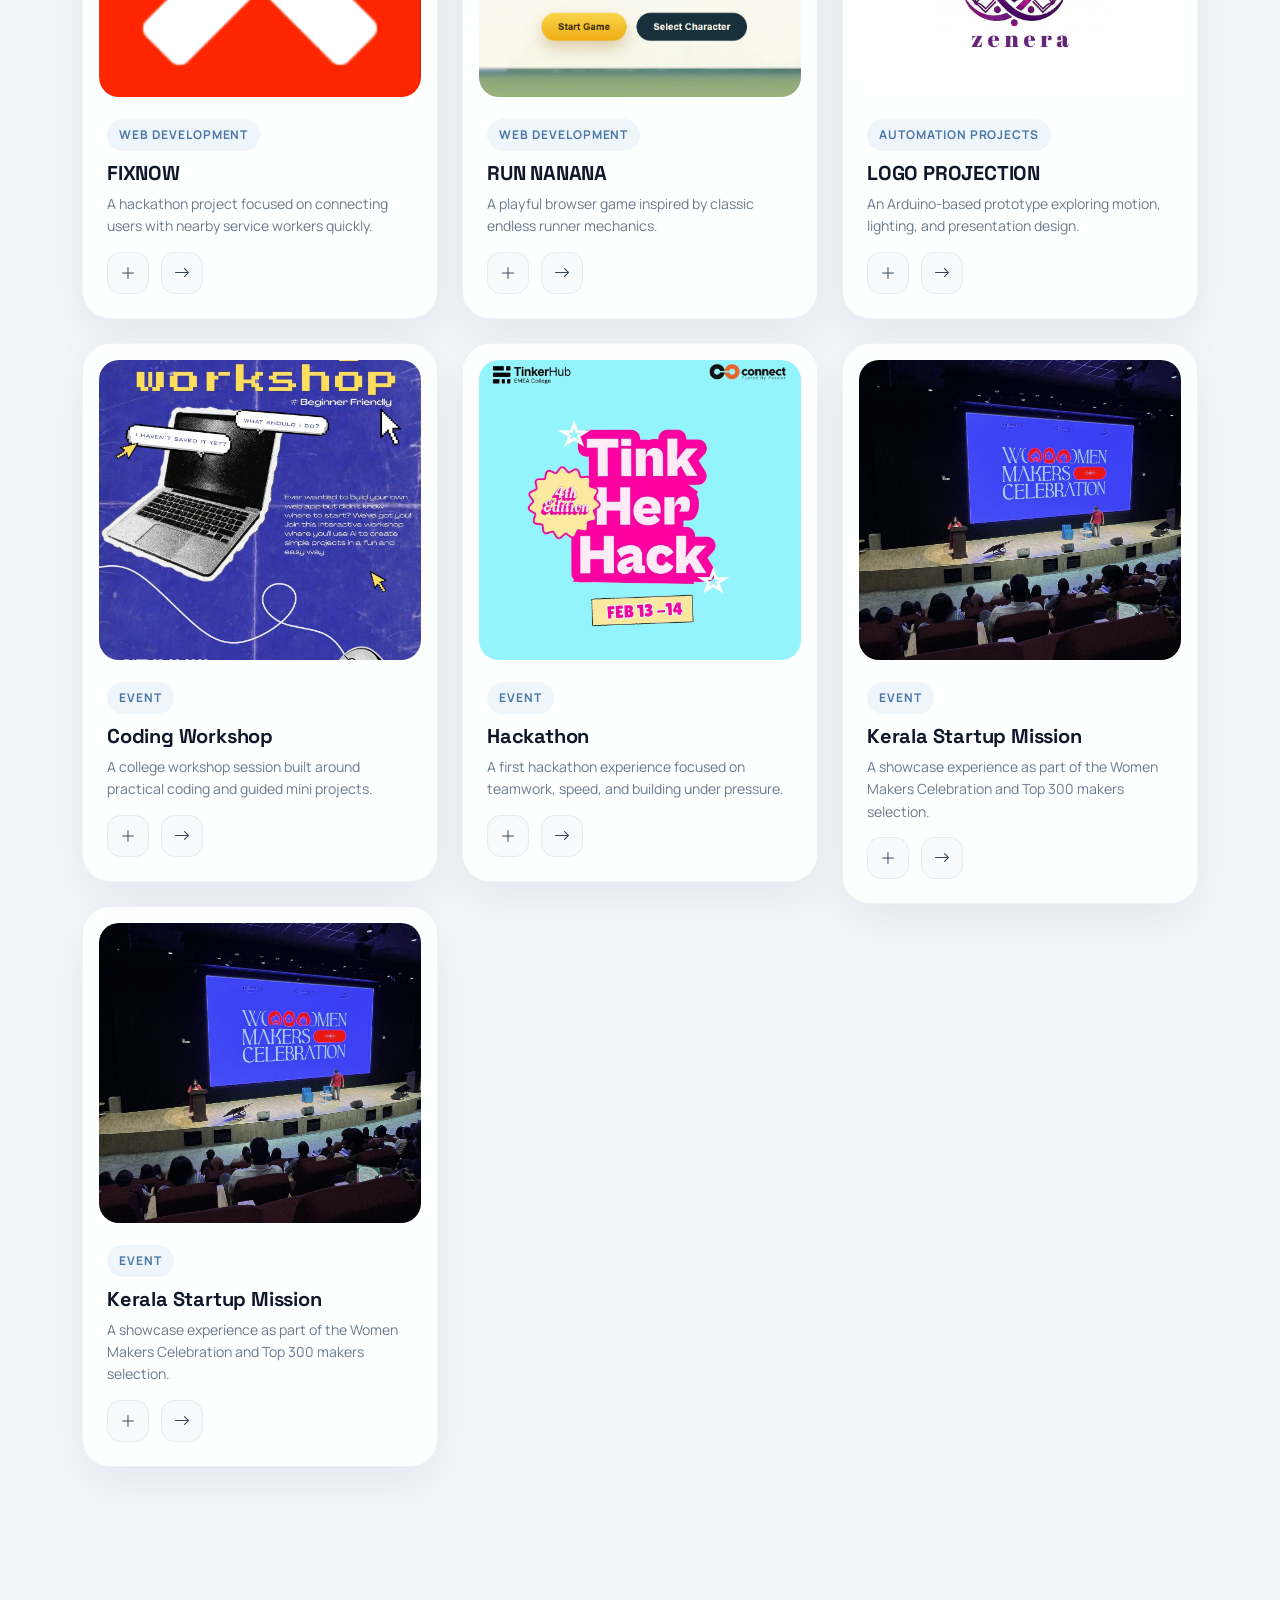
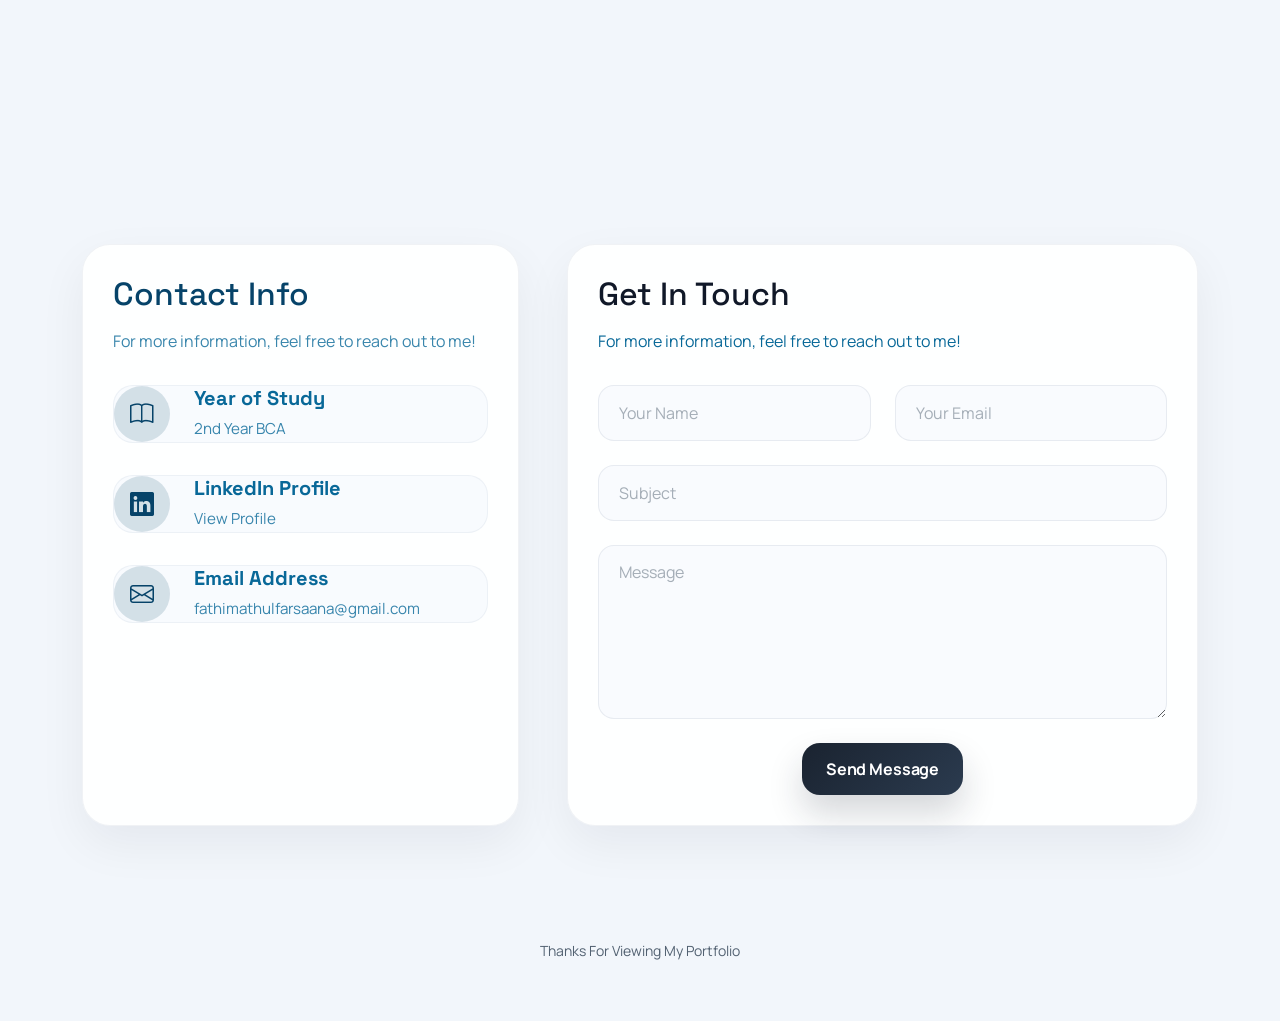
==== commit bde0f487: "updated" ====
--- a/index.html
+++ b/index.html
@@ -74,7 +74,7 @@
 
                 <div class="social-links">
                   <a href="https://github.com/Farsanaa/" class="github"><i class="bi bi-github"></i></a>
-                  <a href="https://www.linkedin.com/in/farsana-fathima-b23329321/" class="linkedin"><i class="bi bi-linkedin"></i></a>
+                  <a href="https://www.linkedin.com/in/farsaana-fathima" class="linkedin"><i class="bi bi-linkedin"></i></a>
                 </div>
               </div>
             </div>
@@ -121,7 +121,7 @@
                     fathimathulfarsaana@gmail.com
                   </a>
                    <div class="social-links">
-                  <a href="https://www.linkedin.com/in/farsana-fathima-b23329321/" class="contact-item">
+                  <a href="https://www.linkedin.com/in/farsaana-fathima" class="contact-item">
                   <i class="bi bi-linkedin"></i>
                   LinkedIn Profile
                   </a>
@@ -382,7 +382,7 @@
               <ul class="contact-info list-unstyled">
                 <li><i class="bi bi-geo-alt"></i>Trissur, Kerala</li>
                 <li><i class="bi bi-envelope"></i> <a href="mailto:fathimathulfarsaana@gmail.com" target="_blank">fathimathulfarsaana@gmail.com</a></li>
-                <li><i class="bi bi-linkedin"></i><a href="https://www.linkedin.com/in/farsana-fathima-b23329321/" target="_blank">LinkedIn Profile</a></li>
+                <li><i class="bi bi-linkedin"></i><a href="https://www.linkedin.com/in/farsaana-fathima" target="_blank">LinkedIn Profile</a></li>
               </ul>
 
               <div class="skills-animation mt-4">
@@ -997,7 +997,7 @@
                 </div>
                 <div class="content">
                 <h4>LinkedIn Profile</h4>
-                <p><a href="https://www.linkedin.com/in/farsana-fathima-b23329321/" target="_blank">View Profile</a></p>
+                <p><a href="https://www.linkedin.com/in/farsaana-fathima" target="_blank">View Profile</a></p>
               
                 </div>
               </div>
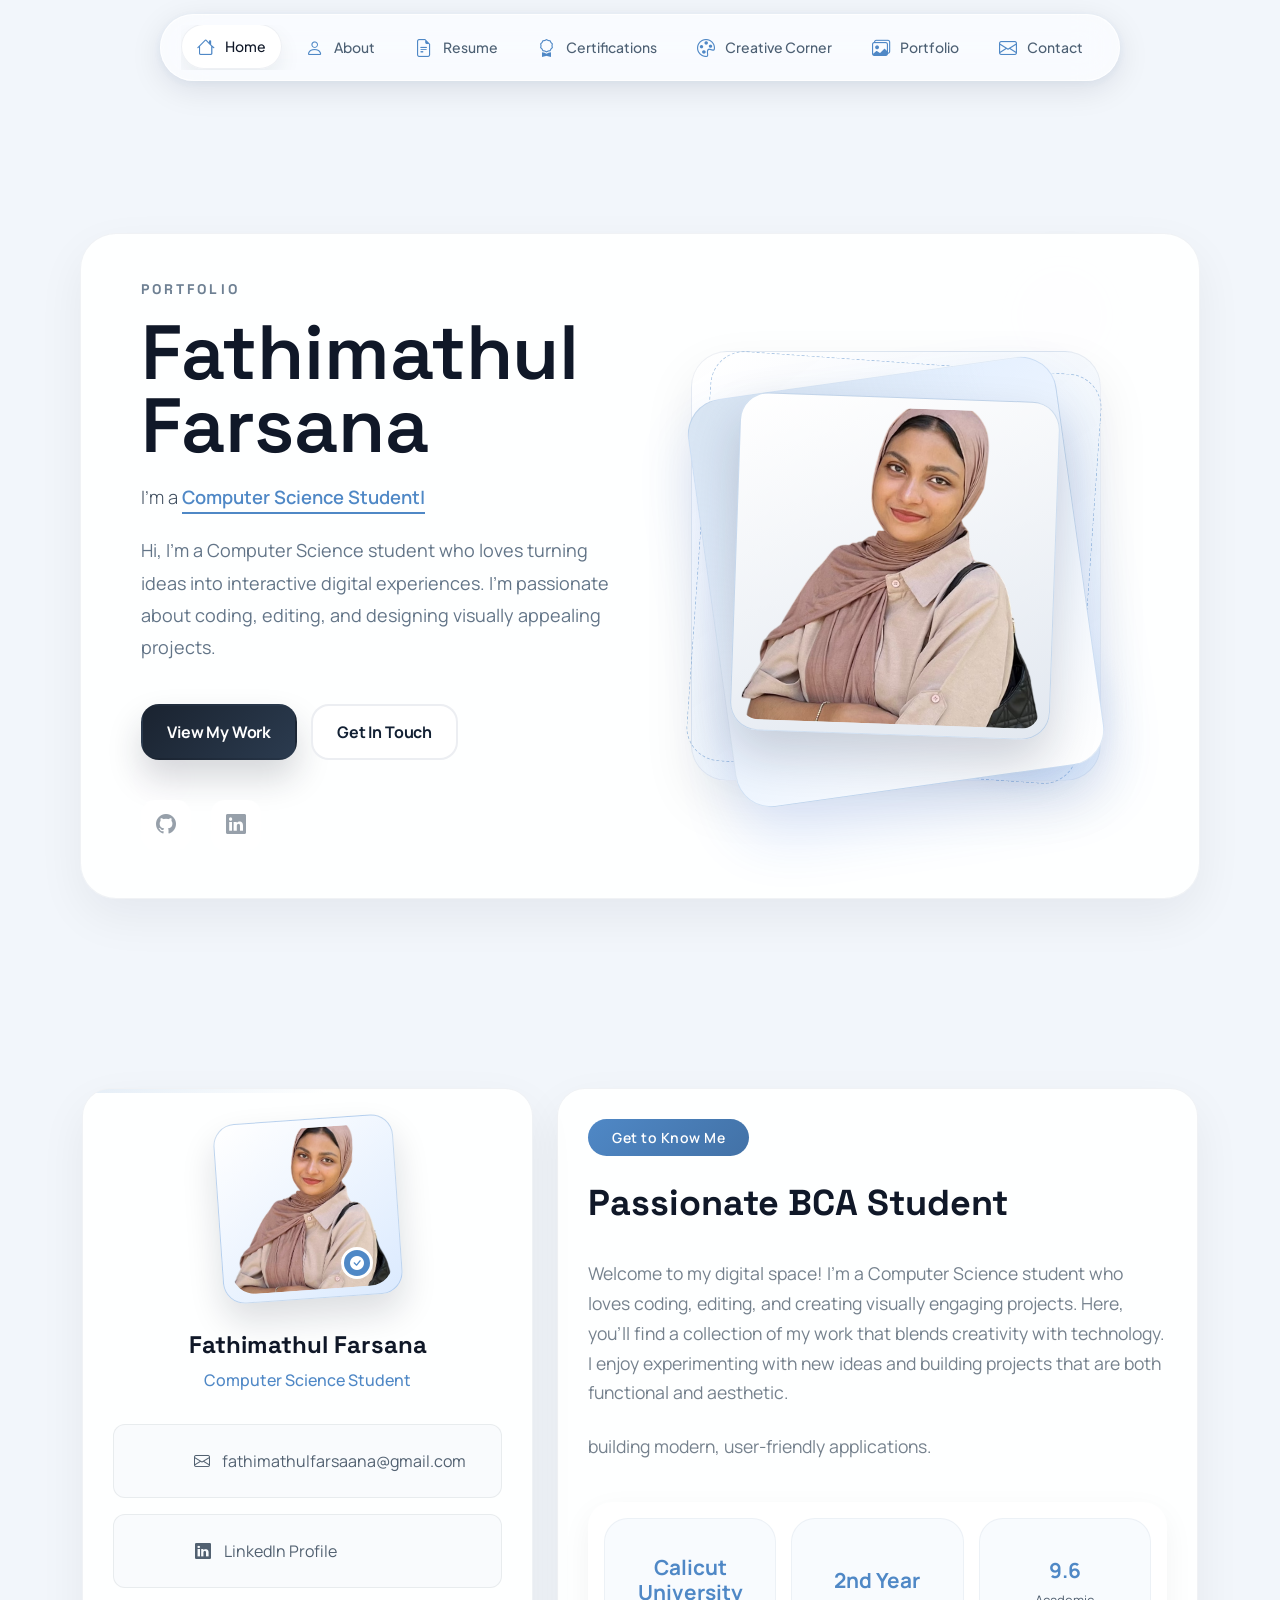
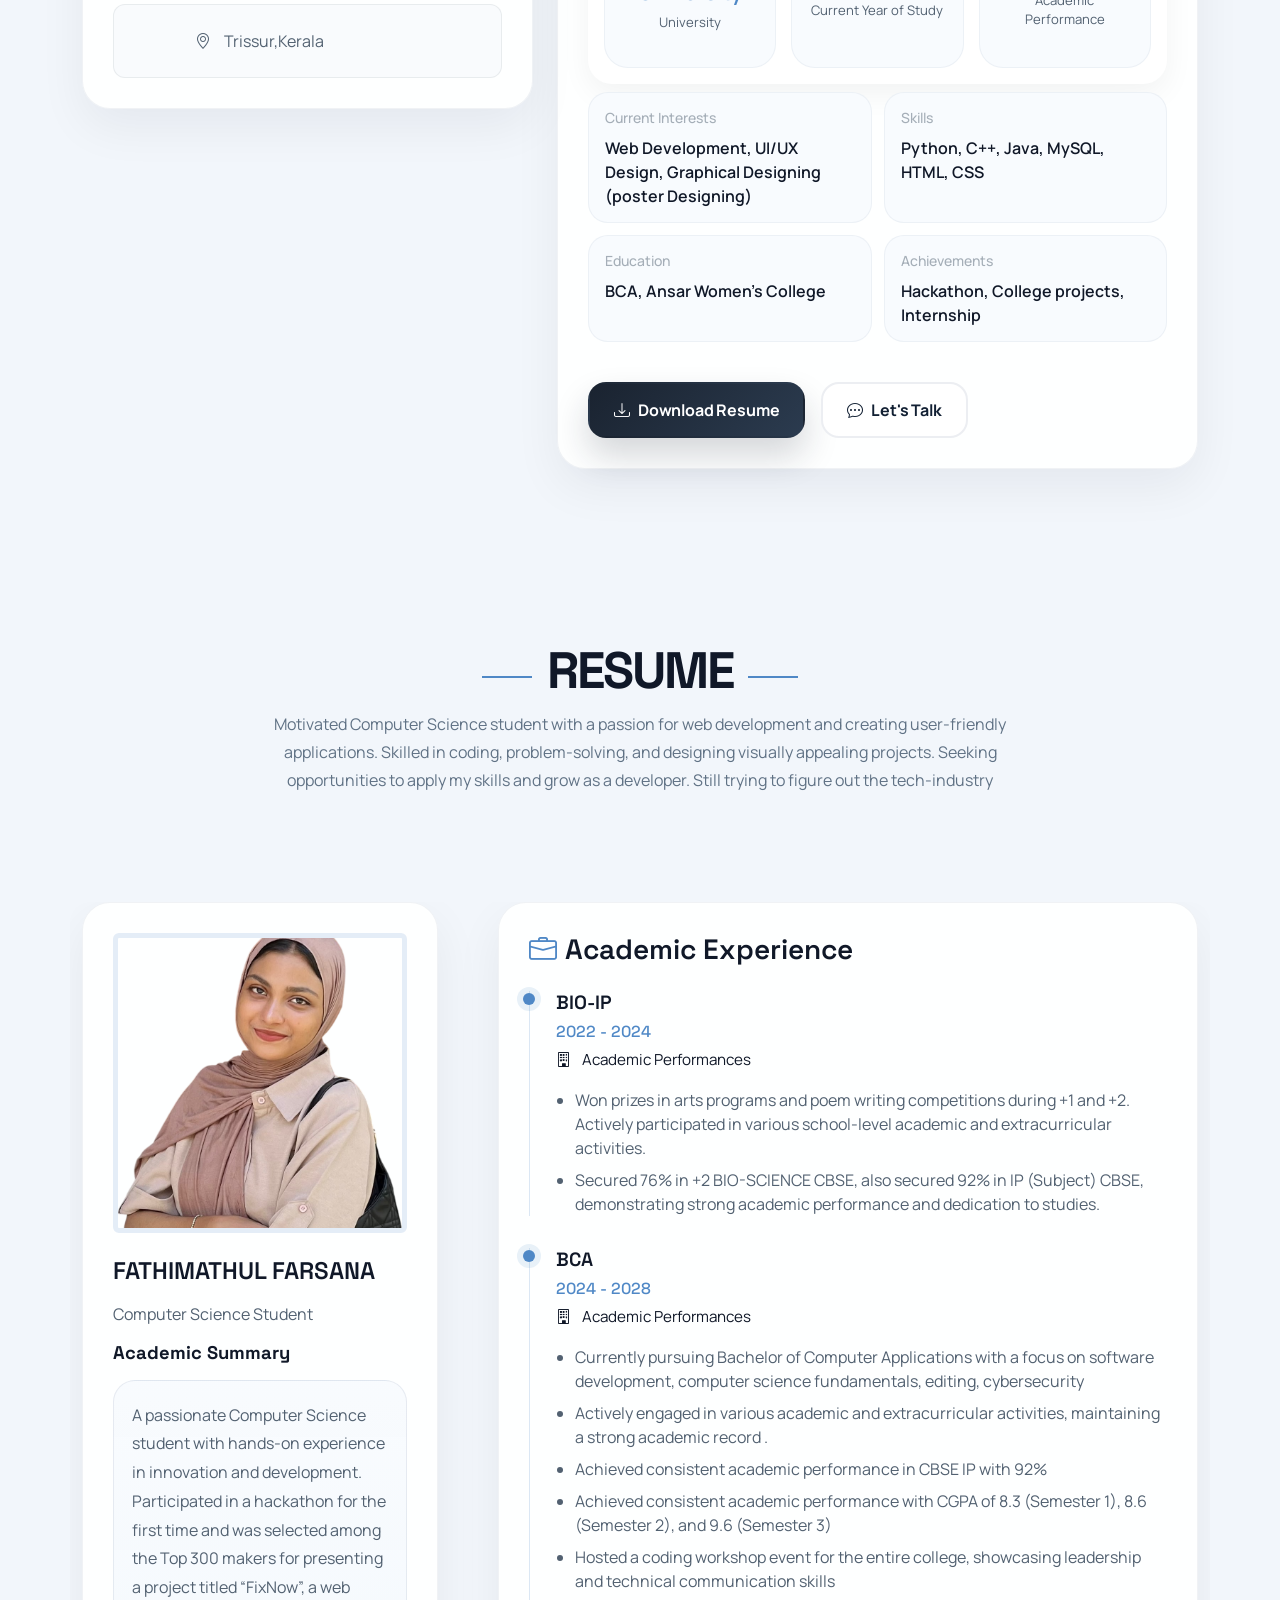
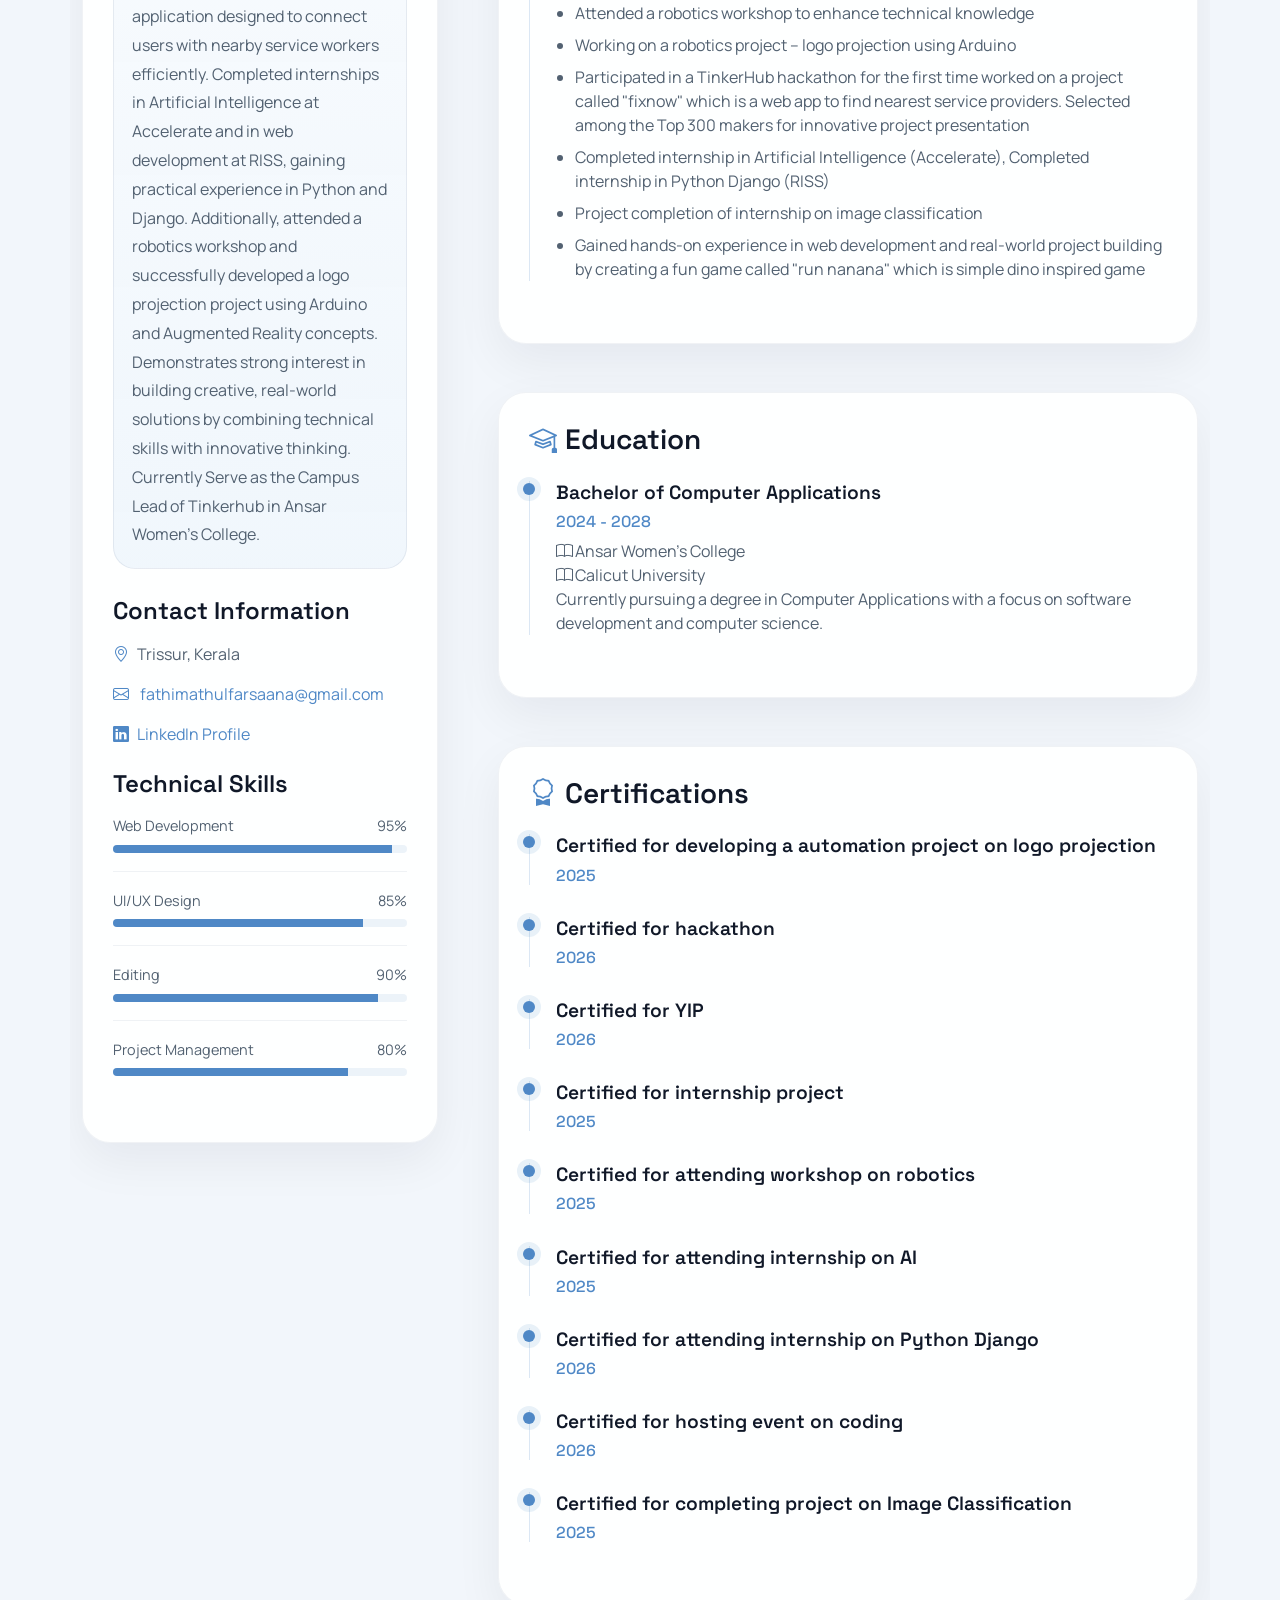
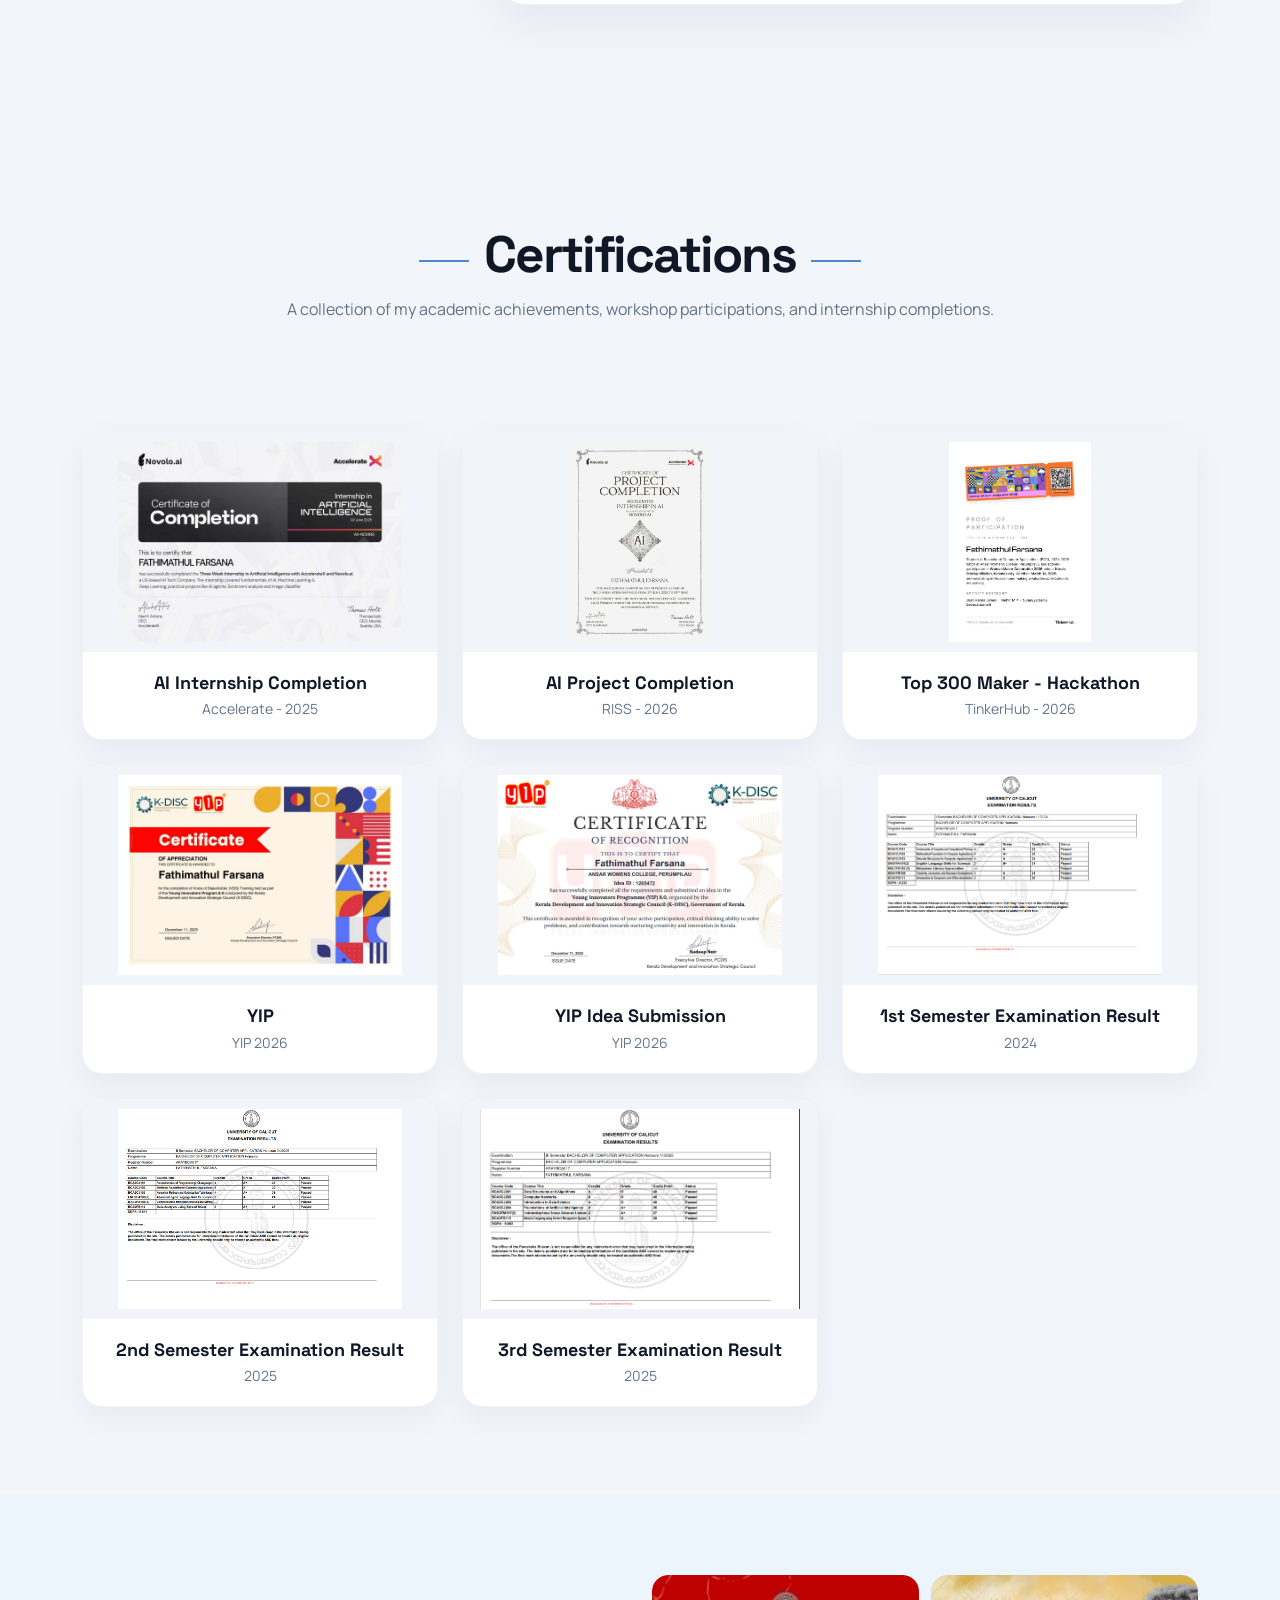
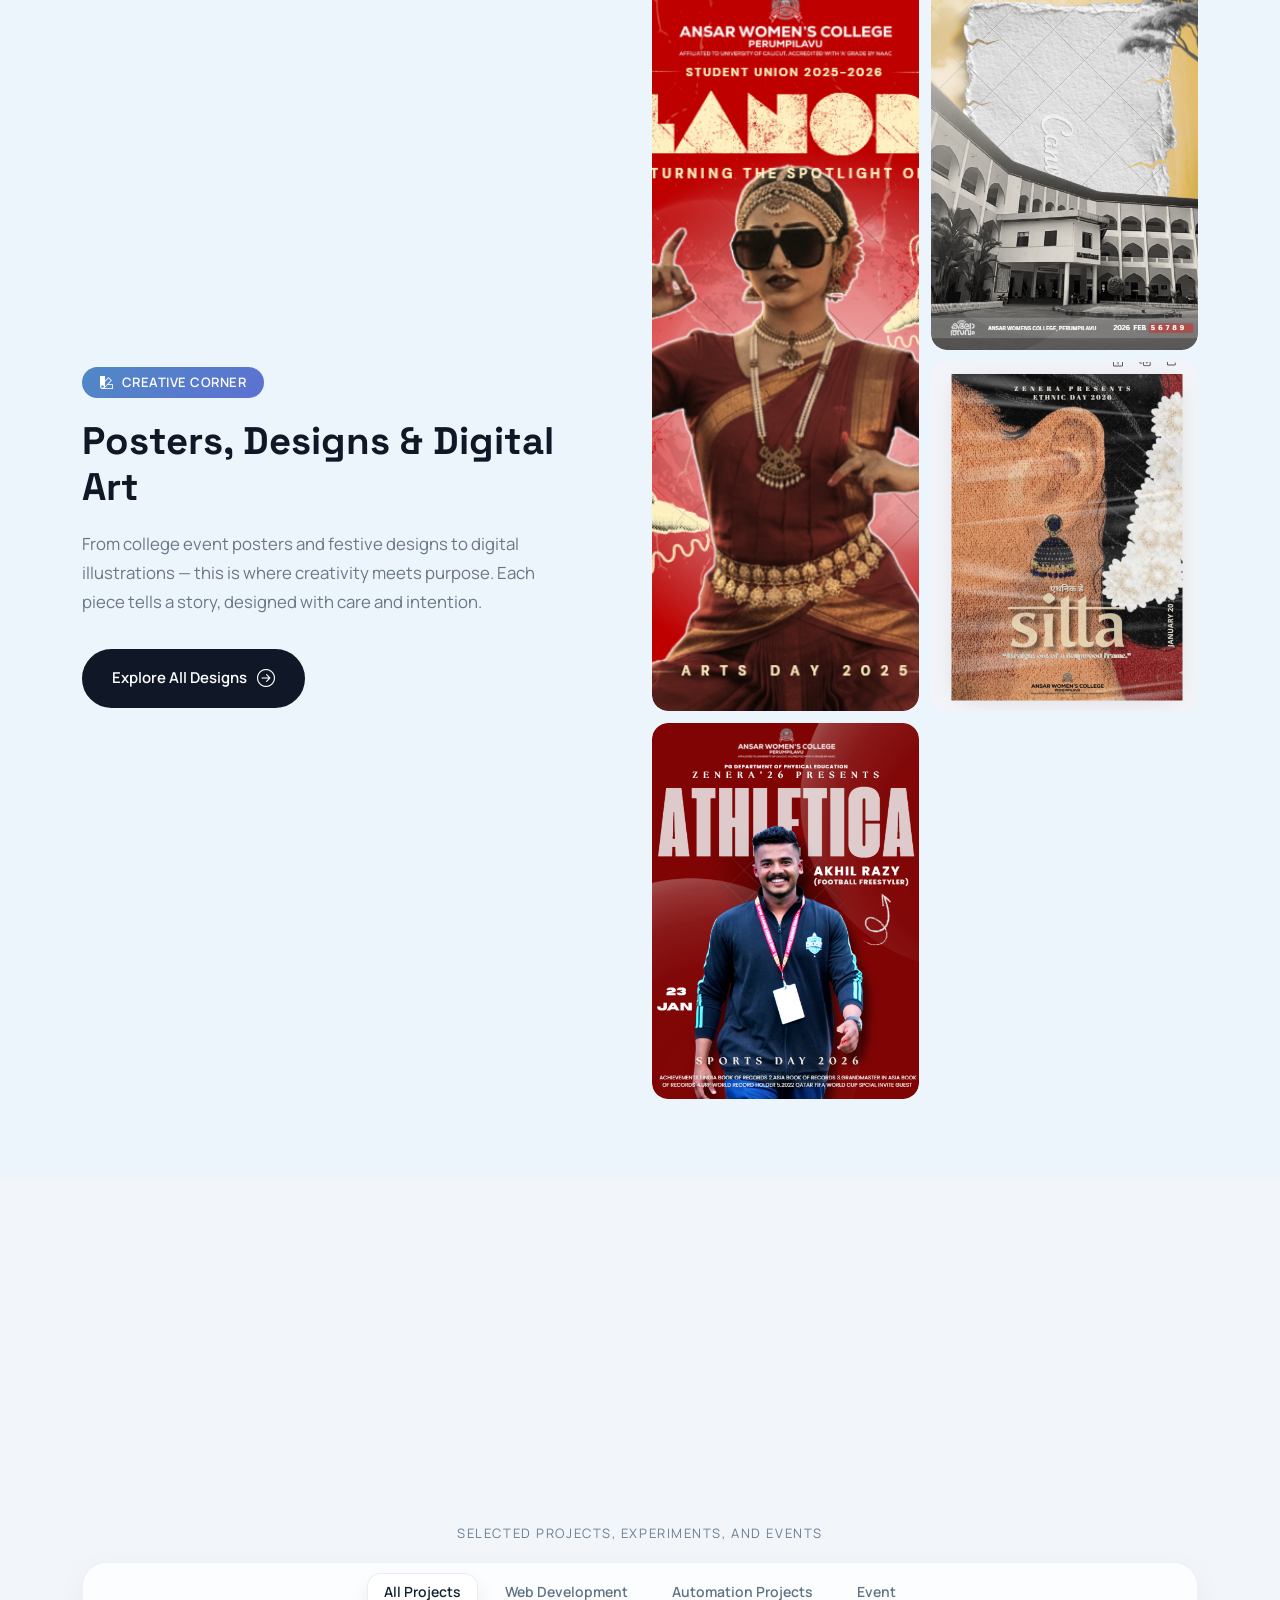
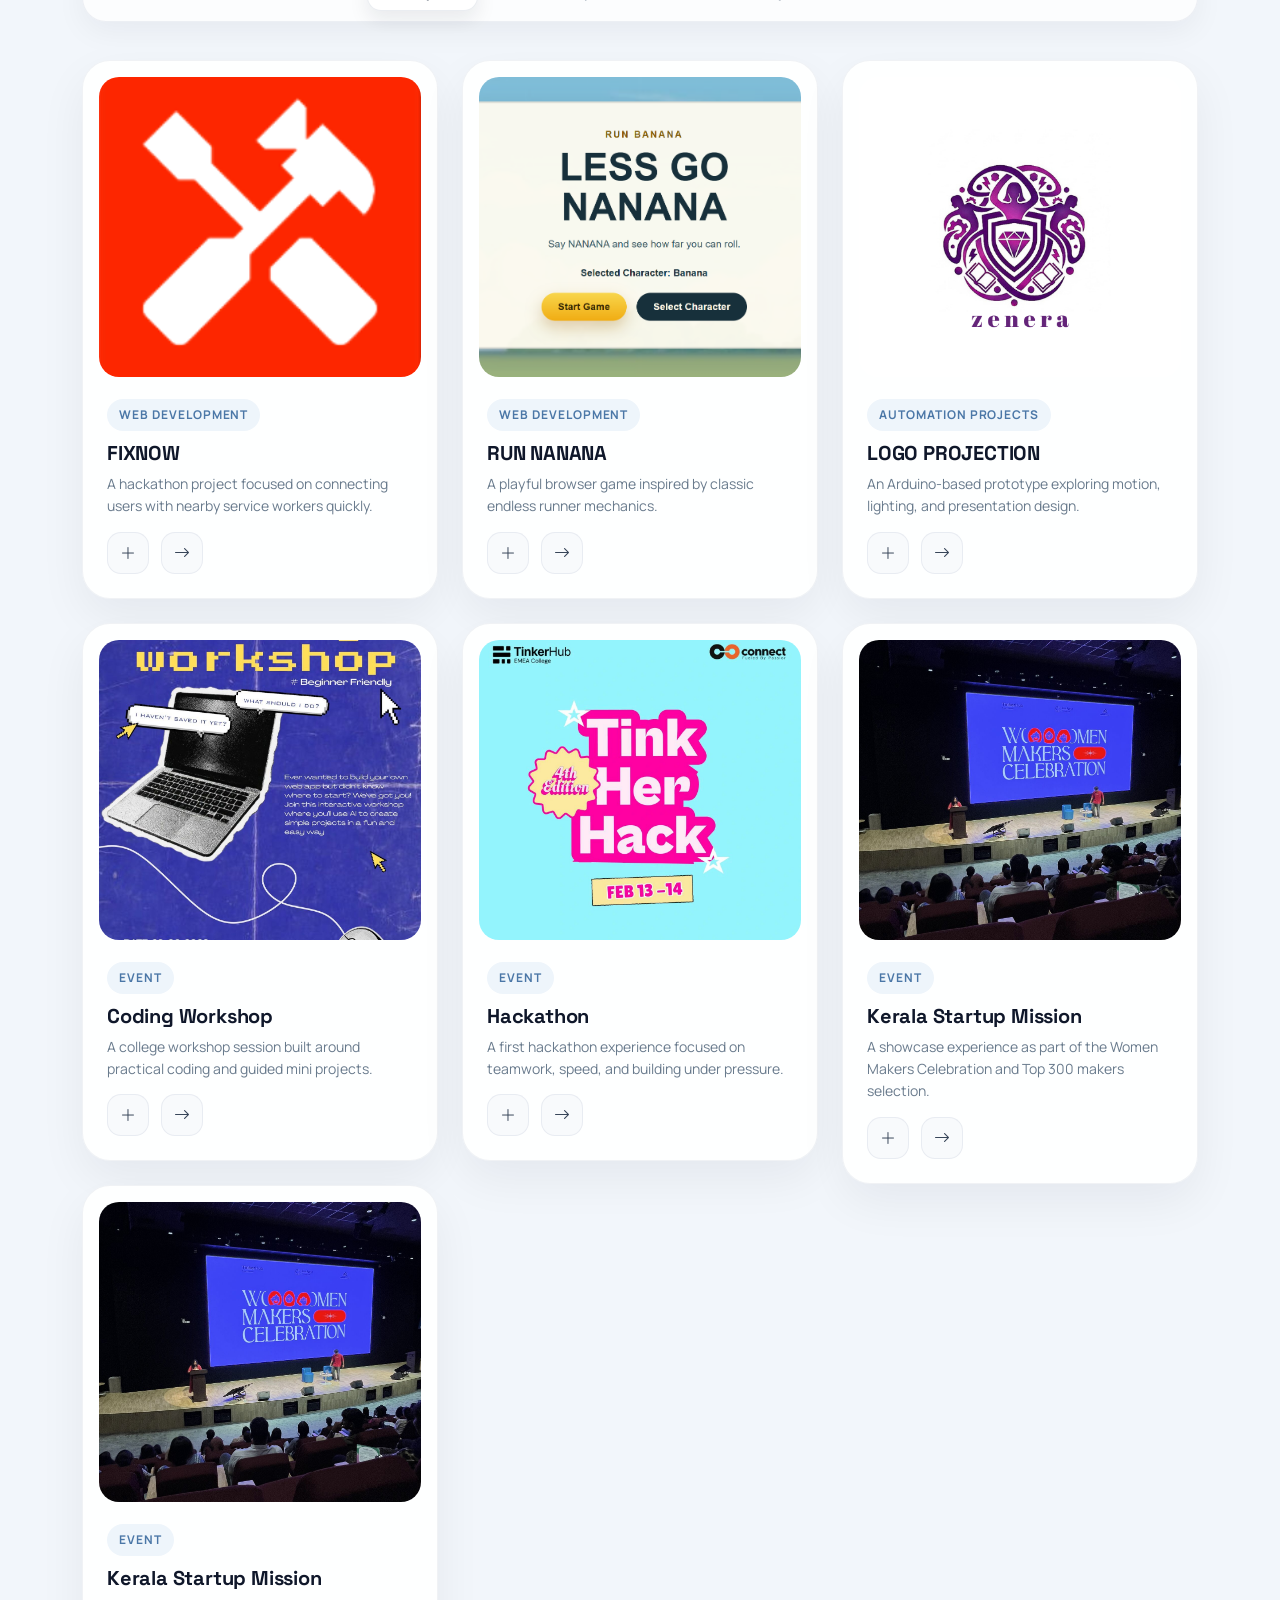
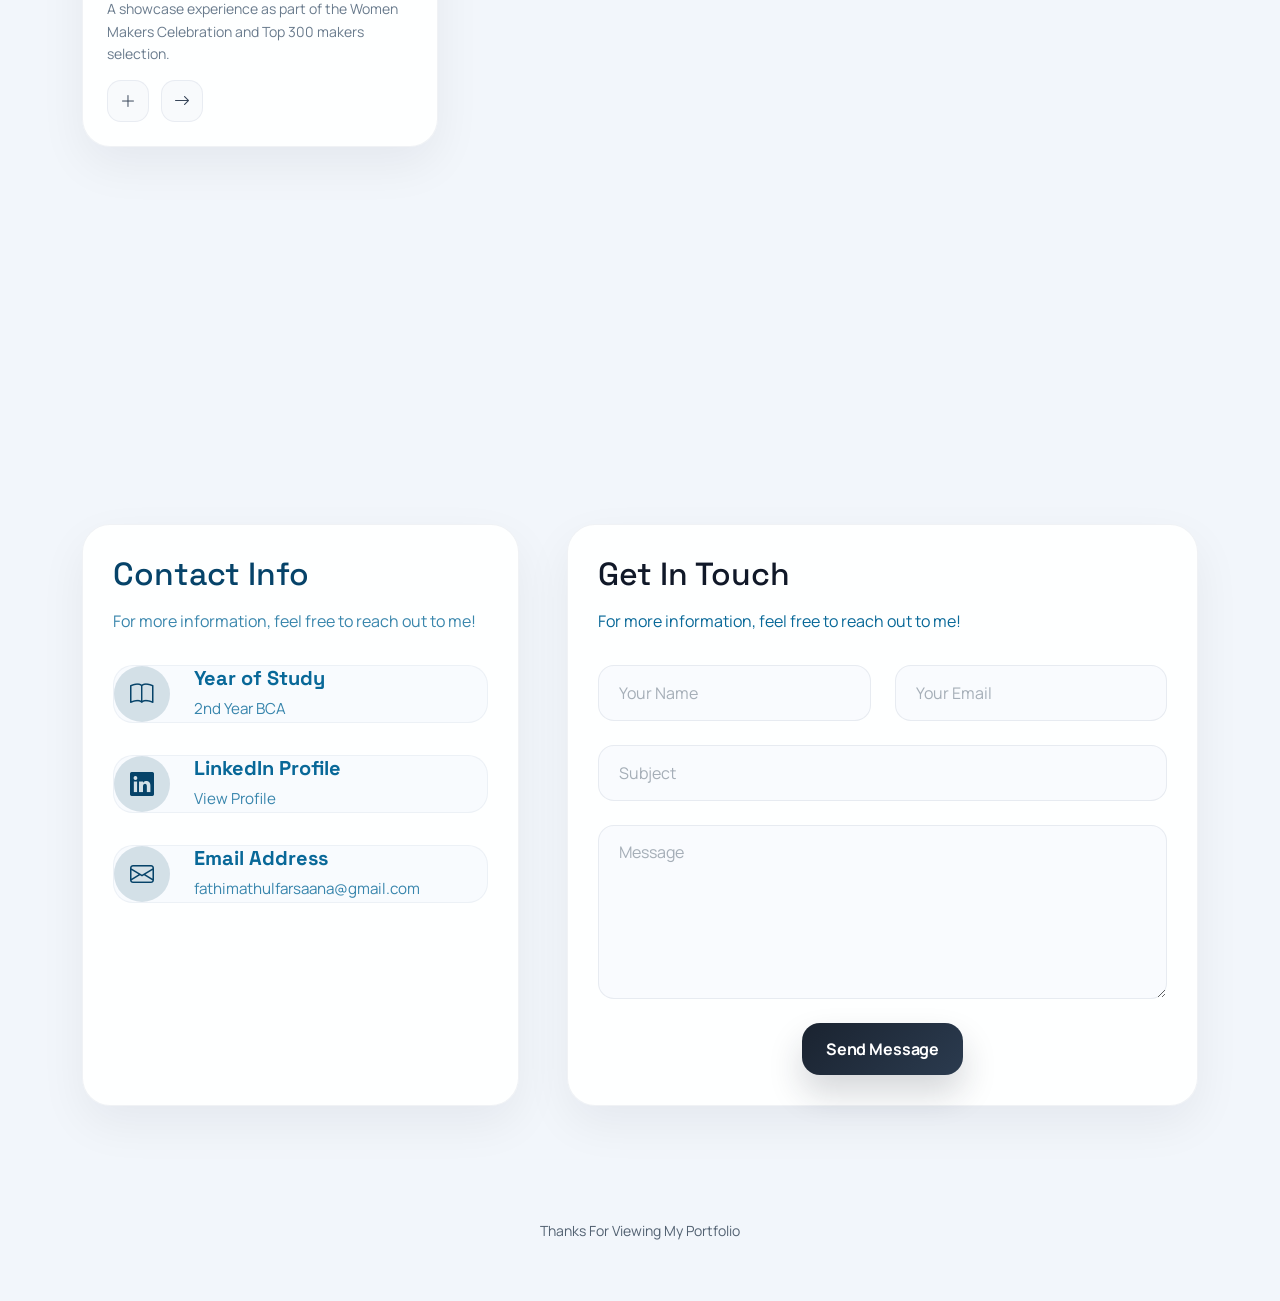
==== commit 48ff5234: "creativity changes" ====
--- a/index.html
+++ b/index.html
@@ -28,21 +28,22 @@
 
 <body class="index-page">
 
-  <header id="header" class="header dark-background d-flex flex-column justify-content-center">
+  <header id="header" class="header glass-nav">
     <i class="header-toggle d-xl-none bi bi-list"></i>
 
-    <div class="header-container d-flex flex-column align-items-start">
+    <div class="header-container">
       <nav id="navmenu" class="navmenu">
         <ul>
           <li><a href="#hero" class="active"><i class="bi bi-house navicon"></i>Home</a></li>
-          <li><a href="#about"><i class="bi bi-person navicon"></i> About</a></li>
-          <li><a href="#resume"><i class="bi bi-file-earmark-text navicon"></i> Resume</a></li>
-          <li><a href="#certifications"><i class="bi bi-award navicon"></i> Certifications</a></li>
-          <li><a href="#creative"><i class="bi bi-palette navicon"></i> Creative Corner</a></li>
-          <li><a href="#portfolio"><i class="bi bi-images navicon"></i> Portfolio</a></li>
-          <li><a href="#contact"><i class="bi bi-envelope navicon"></i> Contact</a></li>
+          <li><a href="#about"><i class="bi bi-person navicon"></i>About</a></li>
+          <li><a href="#resume"><i class="bi bi-file-earmark-text navicon"></i>Resume</a></li>
+          <li><a href="#certifications"><i class="bi bi-award navicon"></i>Certifications</a></li>
+          <li><a href="creative-corner.html"><i class="bi bi-palette navicon"></i>Creative Corner</a></li>
+          <li><a href="#portfolio"><i class="bi bi-images navicon"></i>Portfolio</a></li>
+          <li><a href="#contact"><i class="bi bi-envelope navicon"></i>Contact</a></li>
         </ul>
       </nav>
+    </div>
   </header>
 
   <main class="main">
@@ -83,7 +84,7 @@
               <div class="hero-visual">
                 <div class="profile-container">
                   <div class="profile-background"></div>
-                  <img src="assets/img/profile/profile.jpeg" alt="Fathimathul Farsana" class="profile-image">
+                  <img src="assets/img/profile/Farsana OG-Photoroom.png" alt="Fathimathul Farsana" class="profile-image">
                 </div>
               </div>
             </div>
@@ -104,7 +105,7 @@
             <div class="profile-card">
               <div class="profile-header">
                 <div class="profile-image">
-                  <img src="assets/img/profile/profile.jpeg" alt="Profile Image" class="img-fluid">
+                  <img src="assets/img/profile/Farsana OG-Photoroom.png" alt="Profile Image" class="img-fluid">
                 </div>
                 <div class="profile-badge">
                   <i class="bi bi-check-circle-fill"></i>
@@ -169,11 +170,11 @@
                 <div class="detail-row">
                   <div class="detail-item">
                     <span class="detail-label">Current Interests</span>
-                    <span class="detail-value">Web Development, UI/UX Design, Cybersecurity</span>
+                    <span class="detail-value">Web Development, UI/UX Design, Graphical Designing (poster Designing)</span>
                   </div>
                   <div class="detail-item">
                     <span class="detail-label">Skills</span>
-                    <span class="detail-value">Python, C++, Java, MySQL</span>
+                    <span class="detail-value">Python, C++, Java, MySQL, HTML, CSS</span>
                   </div>
                 </div>
                 <div class="detail-row">
@@ -206,150 +207,9 @@
 
     </section><!-- /About Section -->
 
-    <!-- Stats Section -->
-    <section id="stats" class="stats section light-background">
-
-      <div class="container" data-aos="fade-up" data-aos-delay="100">
-
-        <div class="row justify-content-center">
-          <div class="col-lg-10">
-            <div class="stats-wrapper">
-              <div class="stats-item" data-aos="zoom-in" data-aos-delay="150">
-                <div class="icon-wrapper">
-                  <i class="bi bi-emoji-smile"></i>
-                </div>
-                <span data-purecounter-start="0" data-purecounter-end="50" data-purecounter-duration="1" class="purecounter"></span>
-                <p>Developed Skills</p>
-              </div><!-- End Stats Item -->
-
-              <div class="stats-item" data-aos="zoom-in" data-aos-delay="200">
-                <div class="icon-wrapper">
-                  <i class="bi bi-journal-richtext"></i>
-                </div>
-                <span data-purecounter-start="0" data-purecounter-end="5" data-purecounter-duration="1" class="purecounter"></span>
-                <p>Projects</p>
-              </div><!-- End Stats Item -->
-
-              <div class="stats-item" data-aos="zoom-in" data-aos-delay="250">
-                <div class="icon-wrapper">
-                  <i class="bi bi-headset"></i>
-                </div>
-                <span data-purecounter-start="0" data-purecounter-end="90" data-purecounter-duration="1" class="purecounter"></span>
-                <p>Max Hours Spend</p>
-              </div><!-- End Stats Item -->
-
-              <div class="stats-item" data-aos="zoom-in" data-aos-delay="300">
-                <div class="icon-wrapper">
-                  <i class="bi bi-people"></i>
-                </div>
-                <span data-purecounter-start="0" data-purecounter-end="100" data-purecounter-duration="1" class="purecounter"></span>
-                <p>Effort</p>
-              </div><!-- End Stats Item -->
-            </div>
-          </div>
-        </div>
-
-      </div>
-
-    </section><!-- /Stats Section -->
-
-    <!-- Skills Section -->
-    <section id="skills" class="skills section">
-
-      <!-- Section Title -->
-      <div class="container section-title" data-aos="fade-up">
-        <h2>Skills</h2>
-        <p>Still working on skills and improving them.</p>
-      </div><!-- End Section Title -->
-
-      <div class="container" data-aos="fade-up" data-aos-delay="100">
-
-        <div class="row">
-          <div class="col-lg-6">
-            <div class="skills-category" data-aos="fade-up" data-aos-delay="200">
-              <h3>Front-end Development</h3>
-              <div class="skills-animation">
-                <div class="skill-item">
-                  <div class="d-flex justify-content-between align-items-center">
-                    <h4>HTML/CSS</h4>
-                    <span class="skill-percentage">96%</span>
-                  </div>
-                  <div class="progress">
-                    <div class="progress-bar" role="progressbar" aria-valuenow="95" aria-valuemin="0" aria-valuemax="100"></div>
-                  </div>
-                  <div class="skill-tooltip">Learning and Developing skills in modern web technologies</div>
-                </div>
-
-                <div class="skill-item">
-                  <div class="d-flex justify-content-between align-items-center">
-                    <h4>JavaScript</h4>
-                    <div class="progress-bar" role="progressbar" aria-valuenow="96" aria-valuemin="0" aria-valuemax="100"></div>
-                    <span class="skill-percentage">70%</span>
-                  </div>
-                  <div class="progress">
-                    <div class="progress-bar" role="progressbar" aria-valuenow="70" aria-valuemin="0" aria-valuemax="100"></div>
-                  </div>
-                  <div class="skill-tooltip">Experience with modern JavaScript frameworks</div>
-                </div>
-
-                <div class="skill-item">
-                  <div class="d-flex justify-content-between align-items-center">
-                    <h4>Flask</h4>
-                    <span class="skill-percentage">80%</span>
-                  </div>
-                  <div class="progress">
-                    <div class="progress-bar" role="progressbar" aria-valuenow="80" aria-valuemin="0" aria-valuemax="100"></div>
-                  </div>
-                  <div class="skill-tooltip">Experience with Flask, routing, and database integration</div>
-                </div>
-              </div>
-            </div><!-- End Frontend Skills -->
-          </div>
-
-          <div class="col-lg-6">
-            <div class="skills-category" data-aos="fade-up" data-aos-delay="300">
-              <h3>Back-end Development</h3>
-              <div class="skills-animation">
-                <div class="skill-item">
-                  <div class="d-flex justify-content-between align-items-center">
-                    <h4>Node.js</h4>
-                    <span class="skill-percentage">75%</span>
-                  </div>
-                  <div class="progress">
-                    <div class="progress-bar" role="progressbar" aria-valuenow="75" aria-valuemin="0" aria-valuemax="100"></div>
-                  </div>
-                  <div class="skill-tooltip">Server-side JavaScript development with Express and REST APIs</div>
-                </div>
-
-                <div class="skill-item">
-                  <div class="d-flex justify-content-between align-items-center">
-                    <h4>Python</h4>
-                    <span class="skill-percentage">70%</span>
-                  </div>
-                  <div class="progress">
-                    <div class="progress-bar" role="progressbar" aria-valuenow="70" aria-valuemin="0" aria-valuemax="100"></div>
-                  </div>
-                  <div class="skill-tooltip">Python development with Django and data analysis tools</div>
-                </div>
-
-                <div class="skill-item">
-                  <div class="d-flex justify-content-between align-items-center">
-                    <h4>SQL</h4>
-                    <span class="skill-percentage">65%</span>
-                  </div>
-                  <div class="progress">
-                    <div class="progress-bar" role="progressbar" aria-valuenow="65" aria-valuemin="0" aria-valuemax="100"></div>
-                  </div>
-                  <div class="skill-tooltip">Database design, optimization, and complex queries</div>
-                </div>
-              </div>
-            </div><!-- End Backend Skills -->
-          </div>
-        </div>
-
-      </div>
-
-    </section><!-- /Skills Section -->
+
+  
+   
 
     <!-- Resume Section -->
     <section id="resume" class="resume section">
@@ -367,7 +227,7 @@
           <div class="col-lg-4">
             <div class="resume-side" data-aos="fade-right" data-aos-delay="100">
               <div class="profile-img mb-4">
-                <img src="assets/img/profile/profile.jpeg" alt="Profile" class="img-fluid rounded">
+                <img src="assets/img/profile/Farsana OG-Photoroom.png" alt="Profile" class="img-fluid rounded">
               </div>
 
               <h3>FATHIMATHUL FARSANA</h3>
@@ -376,7 +236,7 @@
               <div class="academic-summary-card">
               <p>A passionate Computer Science student with hands-on experience in innovation and development. Participated in a hackathon for the first time and was selected among the Top 300 makers for presenting a project titled “FixNow”, a web application designed to connect users with nearby service workers efficiently.
                  Completed internships in Artificial Intelligence at Accelerate and in web development at RISS, gaining practical experience in Python and Django. Additionally, attended a robotics workshop and successfully developed a logo projection project using Arduino and Augmented Reality concepts.
-                 Demonstrates strong interest in building creative, real-world solutions by combining technical skills with innovative thinking.</p>
+                 Demonstrates strong interest in building creative, real-world solutions by combining technical skills with innovative thinking. Currently Serve as the Campus Lead of Tinkerhub in Ansar Women's College.</p>
               </div>
               <h3 class="mt-4">Contact Information</h3>
               <ul class="contact-info list-unstyled">
@@ -684,127 +544,42 @@
 </section>
 <!-- /Certifications Section -->
 
-<!-- Creative Corner Section -->
-<section id="creative" class="creative section light-background">
-
-  <div class="container section-title" data-aos="fade-up">
-    <h2>Creative Corner</h2>
-    <p>A collection of my editing projects and graphic design work.</p>
-  </div>
-      <!-- Grid Start: ONLY ONE ROW FOR EVERYTHING -->
-      <div class="row gy-4 isotope-container">
-
-        <!-- Item 1 -->
-        <div class="col-lg-3 col-md-4 col-sm-6 isotope-item filter-design">
-          <div class="creative-card">
-            <div class="card-img">
-              <img src="assets/img/portfolio/mn saki.png" class="img-fluid" alt="">
-              <a href="assets/img/portfolio/mn saki.png" class="glightbox zoom-link"><i class="bi bi-zoom-in"></i></a>
-            </div>
-            <div class="card-info"><h4>MN Saki</h4><p>Design</p></div>
-          </div>
-        </div>
-
-        <!-- Item 2 -->
-        <div class="col-lg-3 col-md-4 col-sm-6 isotope-item filter-design">
-          <div class="creative-card">
-            <div class="card-img">
-              <img src="assets/img/portfolio/kalolsavam.png" class="img-fluid" alt="">
-              <a href="assets/img/portfolio/kalolsavam.png" class="glightbox zoom-link"><i class="bi bi-zoom-in"></i></a>
-            </div>
-            <div class="card-info"><h4>Kalolsavam</h4><p>Design</p></div>
-          </div>
-        </div>
-
-        <!-- Item 3 -->
-        <div class="col-lg-3 col-md-4 col-sm-6 isotope-item filter-design">
-          <div class="creative-card">
-            <div class="card-img">
-              <img src="assets/img/portfolio/nombthura.png" class="img-fluid" alt="">
-              <a href="assets/img/portfolio/nombthura.png" class="glightbox zoom-link"><i class="bi bi-zoom-in"></i></a>
-            </div>
-            <div class="card-info"><h4>Nombthura</h4><p>Design</p></div>
-          </div>
-        </div>
-
-        <!-- Item 4 -->
-        <div class="col-lg-3 col-md-4 col-sm-6 isotope-item filter-design">
-          <div class="creative-card">
-            <div class="card-img">
-              <img src="assets/img/portfolio/ethnic day.png" class="img-fluid" alt="">
-              <a href="assets/img/portfolio/ethnic day.png" class="glightbox zoom-link"><i class="bi bi-zoom-in"></i></a>
-            </div>
-            <div class="card-info"><h4>Ethnic Day</h4><p>Design</p></div>
-          </div>
-        </div>
-
-        <!-- Item 5 -->
-        <div class="col-lg-3 col-md-4 col-sm-6 isotope-item filter-design">
-          <div class="creative-card">
-            <div class="card-img">
-              <img src="assets/img/portfolio/avacado.png" class="img-fluid" alt="">
-              <a href="assets/img/portfolio/avacado.png" class="glightbox zoom-link"><i class="bi bi-zoom-in"></i></a>
-            </div>
-            <div class="card-info"><h4>Avocado</h4><p>Digital Art</p></div>
-          </div>
-        </div>
-
-        <!-- Item 6 -->
-        <div class="col-lg-3 col-md-4 col-sm-6 isotope-item filter-design">
-          <div class="creative-card">
-            <div class="card-img">
-              <img src="assets/img/portfolio/athletica.png" class="img-fluid" alt="">
-              <a href="assets/img/portfolio/athletica.png" class="glightbox zoom-link"><i class="bi bi-zoom-in"></i></a>
-            </div>
-            <div class="card-info"><h4>Athletica</h4><p>Sports</p></div>
-          </div>
-        </div>
-
-        <!-- Item 7 -->
-        <div class="col-lg-3 col-md-4 col-sm-6 isotope-item filter-design">
-          <div class="creative-card">
-            <div class="card-img">
-              <img src="assets/img/portfolio/arts day main.png" class="img-fluid" alt="">
-              <a href="assets/img/portfolio/arts day main.png" class="glightbox zoom-link"><i class="bi bi-zoom-in"></i></a>
-            </div>
-            <div class="card-info"><h4>Arts Day</h4><p>Main Poster</p></div>
-          </div>
-        </div>
-
-        <!-- Item 8 -->
-        <div class="col-lg-3 col-md-4 col-sm-6 isotope-item filter-design">
-          <div class="creative-card">
-            <div class="card-img">
-              <img src="assets/img/portfolio/arts off stage.png" class="img-fluid" alt="">
-              <a href="assets/img/portfolio/arts off stage.png" class="glightbox zoom-link"><i class="bi bi-zoom-in"></i></a>
-            </div>
-            <div class="card-info"><h4>Off-Stage</h4><p>Design</p></div>
-          </div>
-        </div>
-           
-        <!-- Item 9 -->
-        <div class="col-lg-3 col-md-4 col-sm-6 isotope-item filter-design">
-          <div class="creative-card">
-            <div class="card-img">
-              <img src="assets/img/portfolio/college fest.png" class="img-fluid" alt="">
-              <a href="assets/img/portfolio/college fest.png" class="glightbox zoom-link"><i class="bi bi-zoom-in"></i></a>
-            </div>
-            <div class="card-info"><h4>College Day</h4><p>Poster</p></div>
-          </div>
-        </div>
-
-        <!-- Item 10 -->
-        <div class="col-lg-3 col-md-4 col-sm-6 isotope-item filter-design">
-          <div class="creative-card">
-            <div class="card-img">
-              <img src="assets/img/portfolio/college fest guest.png" class="img-fluid" alt="">
-              <a href="assets/img/portfolio/college fest guest.png" class="glightbox zoom-link"><i class="bi bi-zoom-in"></i></a>
-            </div>
-            <div class="card-info"><h4>Guest Invite</h4><p>Design</p></div>
-          </div>
-        </div>
-
-      </div><!-- End Row -->
+<!-- Creative Corner Teaser Section -->
+<section id="creative" class="creative-teaser section light-background">
+  <div class="container" data-aos="fade-up">
+    <div class="row align-items-center gy-5">
+
+      <!-- Text Side -->
+      <div class="col-lg-6" data-aos="fade-right" data-aos-delay="100">
+        <div class="creative-teaser-text">
+          <span class="badge-label"><i class="bi bi-palette2"></i> Creative Corner</span>
+          <h2>Posters, Designs &amp; Digital Art</h2>
+          <p>From college event posters and festive designs to digital illustrations — this is where creativity meets purpose. Each piece tells a story, designed with care and intention.</p>
+          <a href="creative-corner.html" class="btn-creative-corner">
+            <span>Explore All Designs</span>
+            <i class="bi bi-arrow-right-circle"></i>
+          </a>
+        </div>
+      </div>
+
+      <!-- Preview Grid Side -->
+      <div class="col-lg-6" data-aos="fade-left" data-aos-delay="200">
+        <div class="creative-preview-grid">
+          <div class="preview-item preview-large">
+            <img src="assets/img/portfolio/arts day main.png" alt="Arts Day" loading="lazy">
+          </div>
+          <div class="preview-item">
+            <img src="assets/img/portfolio/kalolsavam.png" alt="Kalolsavam" loading="lazy">
+          </div>
+          <div class="preview-item">
+            <img src="assets/img/portfolio/ethnic day.png" alt="Ethnic Day" loading="lazy">
+          </div>
+          <div class="preview-item">
+            <img src="assets/img/portfolio/athletica.png" alt="Athletica" loading="lazy">
+          </div>
+        </div>
+      </div>
+
     </div>
   </div>
 </section>
--- a/assets/css/main.css
+++ b/assets/css/main.css
@@ -144,21 +144,24 @@
 /*--------------------------------------------------------------
 # Global Header
 --------------------------------------------------------------*/
-.header {
-  --background-color: rgba(255, 255, 255, 0.92);
-  --contrast-color: #ffffff;
-  color: var(--default-color);
+/* ============================================================
+   GLASSMORPHISM FLOATING NAVBAR
+   ============================================================ */
+.header,
+.glass-nav {
   position: fixed !important;
   top: 0 !important;
   left: 0 !important;
   right: 0 !important;
   bottom: auto !important;
-  padding: 0;
+  padding: 14px 16px 0;
   width: 100%;
-  transition: all ease-in-out 0.3s;
+  transition: all ease-in-out 0.35s;
   overflow: visible;
   z-index: 1100;
-  transform: none !important;
+  background: transparent;
+  border: none;
+  box-shadow: none;
 }
 
 .index-page .header,
@@ -173,86 +176,59 @@
 }
 
 .header .header-container {
-  border-radius: 28px;
-  padding: 14px 20px;
-  background: linear-gradient(180deg, rgba(255, 255, 255, 0.95), rgba(244, 249, 253, 0.92));
-  border: 1px solid rgba(148, 163, 184, 0.16);
-  box-shadow: 0 18px 42px rgba(15, 23, 42, 0.08);
-  backdrop-filter: blur(16px);
+  border-radius: 50px;
+  padding: 10px 20px;
+  background: rgba(255, 255, 255, 0.60);
+  border: 1px solid rgba(255, 255, 255, 0.75);
+  box-shadow: 0 8px 32px rgba(15, 23, 42, 0.10), 0 2px 8px rgba(91, 155, 213, 0.08);
+  backdrop-filter: blur(20px) saturate(180%);
+  -webkit-backdrop-filter: blur(20px) saturate(180%);
   display: flex;
   align-items: center;
   justify-content: center;
-  gap: 18px;
-  max-width: 1240px;
+  max-width: 960px;
   margin: 0 auto;
-  width: calc(100% - 24px);
+  width: calc(100% - 40px);
   position: relative;
-}
-
-.header .social-links {
-  margin: 0;
-  padding-top: 0;
-  border-top: 0;
-  flex-shrink: 0;
-  position: absolute;
-  right: 20px;
-  top: 50%;
-  transform: translateY(-50%);
-}
-
-.header .social-links a {
-  font-size: 16px;
-  display: inline-flex;
-  align-items: center;
-  justify-content: center;
-  background: linear-gradient(135deg, #f8fbff, #e6f0fb);
-  color: #41678f;
-  margin: 0 4px 0 0;
-  border-radius: 50%;
-  text-align: center;
-  width: 40px;
-  height: 40px;
-  border: 1px solid rgba(96, 165, 250, 0.14);
-  transition: 0.3s;
-}
-
-.header .social-links a:hover {
-  color: var(--contrast-color);
-  background: linear-gradient(135deg, #4f88c6, #77a9d8);
+  transition: all 0.35s ease;
+}
+
+.header .header-container:hover {
+  background: rgba(255, 255, 255, 0.78);
+  box-shadow: 0 12px 40px rgba(15, 23, 42, 0.13), 0 4px 12px rgba(91, 155, 213, 0.10);
 }
 
 @media (min-width: 1200px) {
-
   .header~main,
   .header~#footer {
     margin-left: 0;
   }
 
   .header~main {
-    padding-top: 118px;
-  }
-
+    padding-top: 100px;
+  }
 }
 
 @media (max-width: 1199px) {
   .header {
-    left: 0;
+    padding: 10px 12px 0;
   }
 
   .header .header-container {
-    margin: 0;
-    border-radius: 0;
-    padding: 12px 16px;
-    width: 100%;
-  }
-
-  .header .social-links {
-    position: static;
-    transform: none;
+    border-radius: 40px;
+    padding: 10px 16px;
+    width: calc(100% - 24px);
   }
 
   .header~main {
     padding-top: 82px;
+  }
+}
+
+@media (max-width: 767px) {
+  .header .header-container {
+    border-radius: 30px;
+    padding: 8px 12px;
   }
 }
 
@@ -272,8 +248,8 @@
   border-radius: 50%;
   cursor: pointer;
   position: fixed;
-  top: 15px;
-  right: 15px;
+  top: 18px;
+  right: 18px;
   z-index: 9999;
   transition: background-color 0.3s;
 }
@@ -281,6 +257,34 @@
 .header .header-toggle:hover {
   color: var(--contrast-color);
   background-color: color-mix(in srgb, var(--accent-color) 90%, white 15%);
+}
+
+.header .social-links {
+  margin: 0;
+  padding-top: 0;
+  border-top: 0;
+  flex-shrink: 0;
+}
+
+.header .social-links a {
+  font-size: 16px;
+  display: inline-flex;
+  align-items: center;
+  justify-content: center;
+  background: linear-gradient(135deg, #f8fbff, #e6f0fb);
+  color: #41678f;
+  margin: 0 4px 0 0;
+  border-radius: 50%;
+  text-align: center;
+  width: 36px;
+  height: 36px;
+  border: 1px solid rgba(96, 165, 250, 0.14);
+  transition: 0.3s;
+}
+
+.header .social-links a:hover {
+  color: var(--contrast-color);
+  background: linear-gradient(135deg, #4f88c6, #77a9d8);
 }
 
 /*--------------------------------------------------------------
@@ -3577,4 +3581,266 @@
   font-size: 13px;
   color: #64748b;
   margin-bottom: 0;
+}
+
+/* ============================================================
+   CREATIVE CORNER TEASER SECTION (on index.html)
+   ============================================================ */
+.creative-teaser {
+  padding: 80px 0;
+}
+
+.creative-teaser-text {
+  padding-right: 40px;
+}
+
+.creative-teaser-text .badge-label {
+  display: inline-flex;
+  align-items: center;
+  gap: 8px;
+  background: linear-gradient(135deg, var(--accent-color), color-mix(in srgb, var(--accent-color), #7c3aed 30%));
+  color: #fff;
+  font-size: 13px;
+  font-weight: 600;
+  letter-spacing: 0.5px;
+  padding: 6px 18px;
+  border-radius: 50px;
+  margin-bottom: 20px;
+  text-transform: uppercase;
+}
+
+.creative-teaser-text h2 {
+  font-size: 2.4rem;
+  font-weight: 800;
+  line-height: 1.2;
+  color: var(--heading-color);
+  margin-bottom: 18px;
+}
+
+.creative-teaser-text p {
+  font-size: 1.05rem;
+  line-height: 1.75;
+  color: color-mix(in srgb, var(--default-color), transparent 15%);
+  margin-bottom: 32px;
+  max-width: 460px;
+}
+
+.btn-creative-corner {
+  display: inline-flex;
+  align-items: center;
+  gap: 10px;
+  background: var(--heading-color);
+  color: #fff !important;
+  text-decoration: none;
+  padding: 14px 28px;
+  border-radius: 50px;
+  font-size: 15px;
+  font-weight: 600;
+  transition: all 0.3s ease;
+  border: 2px solid var(--heading-color);
+}
+
+.btn-creative-corner:hover {
+  background: var(--accent-color);
+  border-color: var(--accent-color);
+  transform: translateY(-2px);
+  box-shadow: 0 10px 28px color-mix(in srgb, var(--accent-color), transparent 55%);
+}
+
+.btn-creative-corner i {
+  font-size: 18px;
+  transition: transform 0.3s;
+}
+
+.btn-creative-corner:hover i {
+  transform: translateX(4px);
+}
+
+/* Preview Grid */
+.creative-preview-grid {
+  display: grid;
+  grid-template-columns: 1fr 1fr;
+  grid-template-rows: auto auto;
+  gap: 12px;
+}
+
+.preview-item {
+  border-radius: 16px;
+  overflow: hidden;
+  position: relative;
+}
+
+.preview-item.preview-large {
+  grid-column: 1 / 2;
+  grid-row: 1 / 3;
+}
+
+.preview-item img {
+  width: 100%;
+  height: 100%;
+  object-fit: cover;
+  display: block;
+  transition: transform 0.4s ease;
+  border-radius: 16px;
+  min-height: 140px;
+}
+
+.preview-item.preview-large img {
+  min-height: 300px;
+}
+
+.preview-item:hover img {
+  transform: scale(1.05);
+}
+
+@media (max-width: 991px) {
+  .creative-teaser-text {
+    padding-right: 0;
+    text-align: center;
+    margin-bottom: 40px;
+  }
+  .creative-teaser-text p {
+    max-width: 100%;
+  }
+  .creative-teaser-text h2 {
+    font-size: 2rem;
+  }
+}
+
+@media (max-width: 576px) {
+  .creative-teaser-text h2 {
+    font-size: 1.75rem;
+  }
+  .preview-item.preview-large img {
+    min-height: 200px;
+  }
+}
+
+/* ============================================================
+   CREATIVE CORNER FULL PAGE (creative-corner.html)
+   ============================================================ */
+.creative-corner-page .gallery-header {
+  text-align: center;
+  padding: 60px 0 40px;
+}
+
+.creative-corner-page .gallery-header h1 {
+  font-size: 3rem;
+  font-weight: 800;
+  color: var(--heading-color);
+  margin-bottom: 12px;
+}
+
+.creative-corner-page .gallery-header p {
+  font-size: 1.1rem;
+  color: color-mix(in srgb, var(--default-color), transparent 20%);
+  max-width: 560px;
+  margin: 0 auto;
+}
+
+.cc-back-btn {
+  display: inline-flex;
+  align-items: center;
+  gap: 8px;
+  color: var(--accent-color);
+  font-weight: 600;
+  text-decoration: none;
+  font-size: 14px;
+  padding: 8px 16px;
+  border: 1.5px solid var(--accent-color);
+  border-radius: 50px;
+  transition: all 0.3s;
+  margin-bottom: 20px;
+}
+
+.cc-back-btn:hover {
+  background: var(--accent-color);
+  color: #fff;
+}
+
+.cc-gallery-grid {
+  display: grid;
+  grid-template-columns: repeat(auto-fill, minmax(260px, 1fr));
+  gap: 20px;
+  padding-bottom: 60px;
+}
+
+.cc-gallery-item {
+  border-radius: 18px;
+  overflow: hidden;
+  position: relative;
+  background: var(--surface-color);
+  box-shadow: 0 6px 20px rgba(15, 23, 42, 0.08);
+  transition: transform 0.3s ease, box-shadow 0.3s ease;
+}
+
+.cc-gallery-item:hover {
+  transform: translateY(-6px);
+  box-shadow: 0 16px 36px rgba(15, 23, 42, 0.14);
+}
+
+.cc-gallery-item img {
+  width: 100%;
+  height: 280px;
+  object-fit: cover;
+  display: block;
+  transition: transform 0.4s ease;
+}
+
+.cc-gallery-item:hover img {
+  transform: scale(1.04);
+}
+
+.cc-gallery-item .cc-info {
+  padding: 14px 18px;
+}
+
+.cc-gallery-item .cc-info h4 {
+  font-size: 15px;
+  font-weight: 700;
+  margin-bottom: 3px;
+  color: var(--heading-color);
+}
+
+.cc-gallery-item .cc-info p {
+  font-size: 13px;
+  color: #64748b;
+  margin: 0;
+}
+
+.cc-gallery-item .cc-overlay {
+  position: absolute;
+  inset: 0;
+  background: rgba(15, 23, 42, 0.45);
+  display: flex;
+  align-items: center;
+  justify-content: center;
+  opacity: 0;
+  transition: opacity 0.3s;
+  border-radius: 18px 18px 0 0;
+  top: 0;
+  bottom: 56px;
+}
+
+.cc-gallery-item:hover .cc-overlay {
+  opacity: 1;
+}
+
+.cc-gallery-item .cc-overlay a {
+  color: #fff;
+  font-size: 28px;
+  width: 54px;
+  height: 54px;
+  display: flex;
+  align-items: center;
+  justify-content: center;
+  background: rgba(255,255,255,0.15);
+  border: 2px solid rgba(255,255,255,0.4);
+  border-radius: 50%;
+  transition: background 0.3s;
+}
+
+.cc-gallery-item .cc-overlay a:hover {
+  background: var(--accent-color);
+  border-color: var(--accent-color);
 }
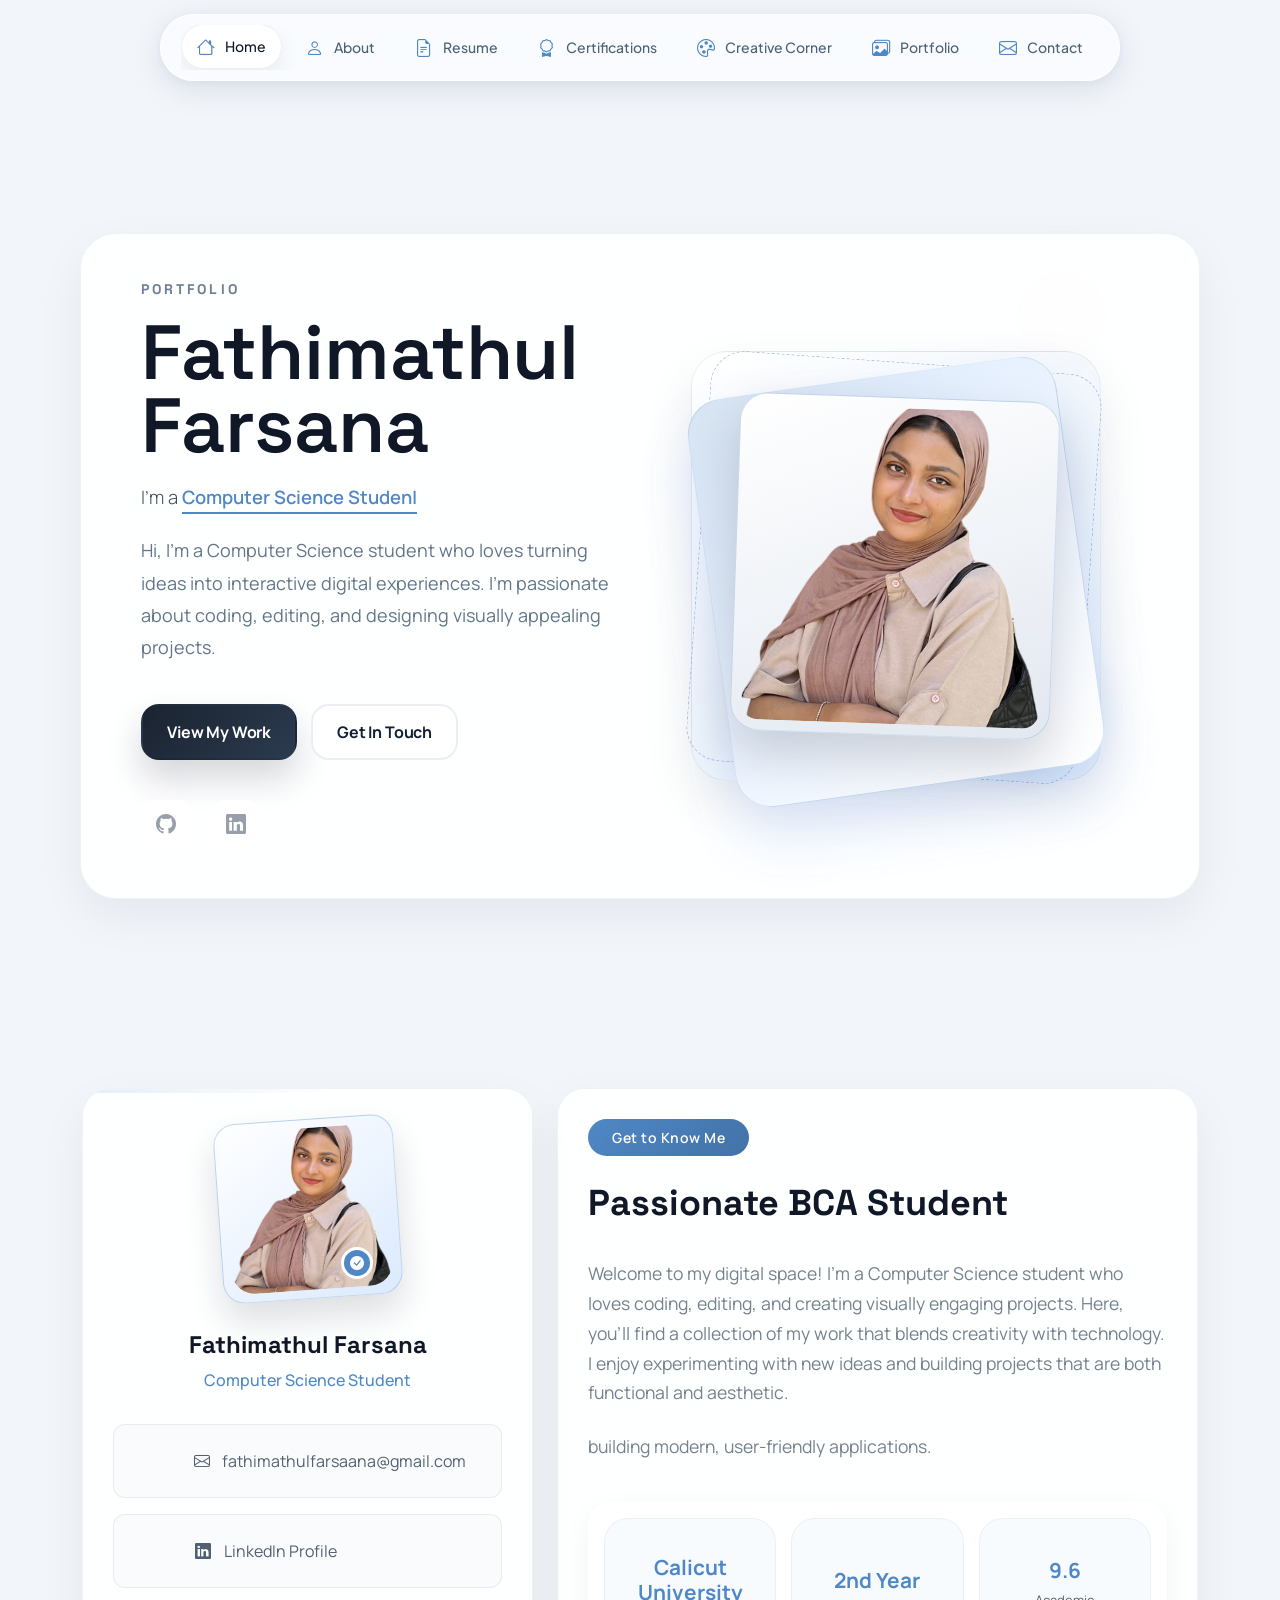
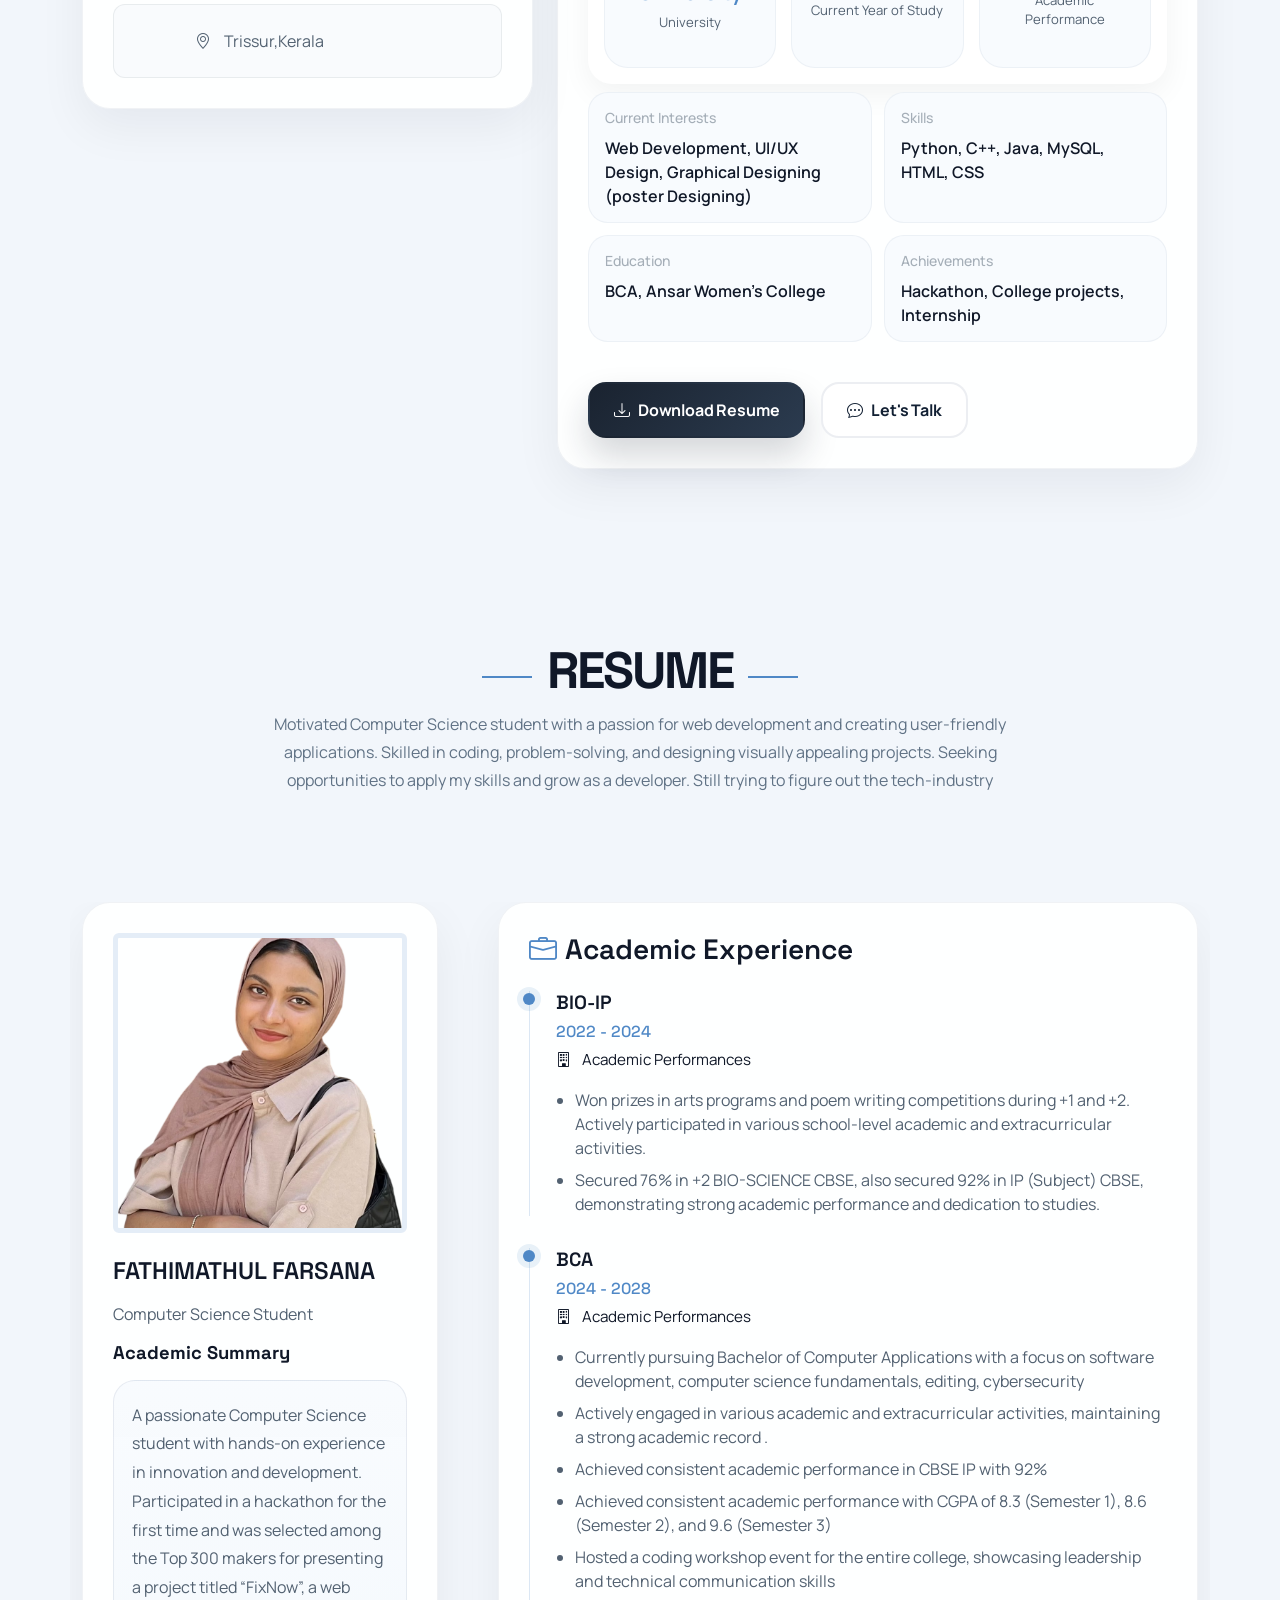
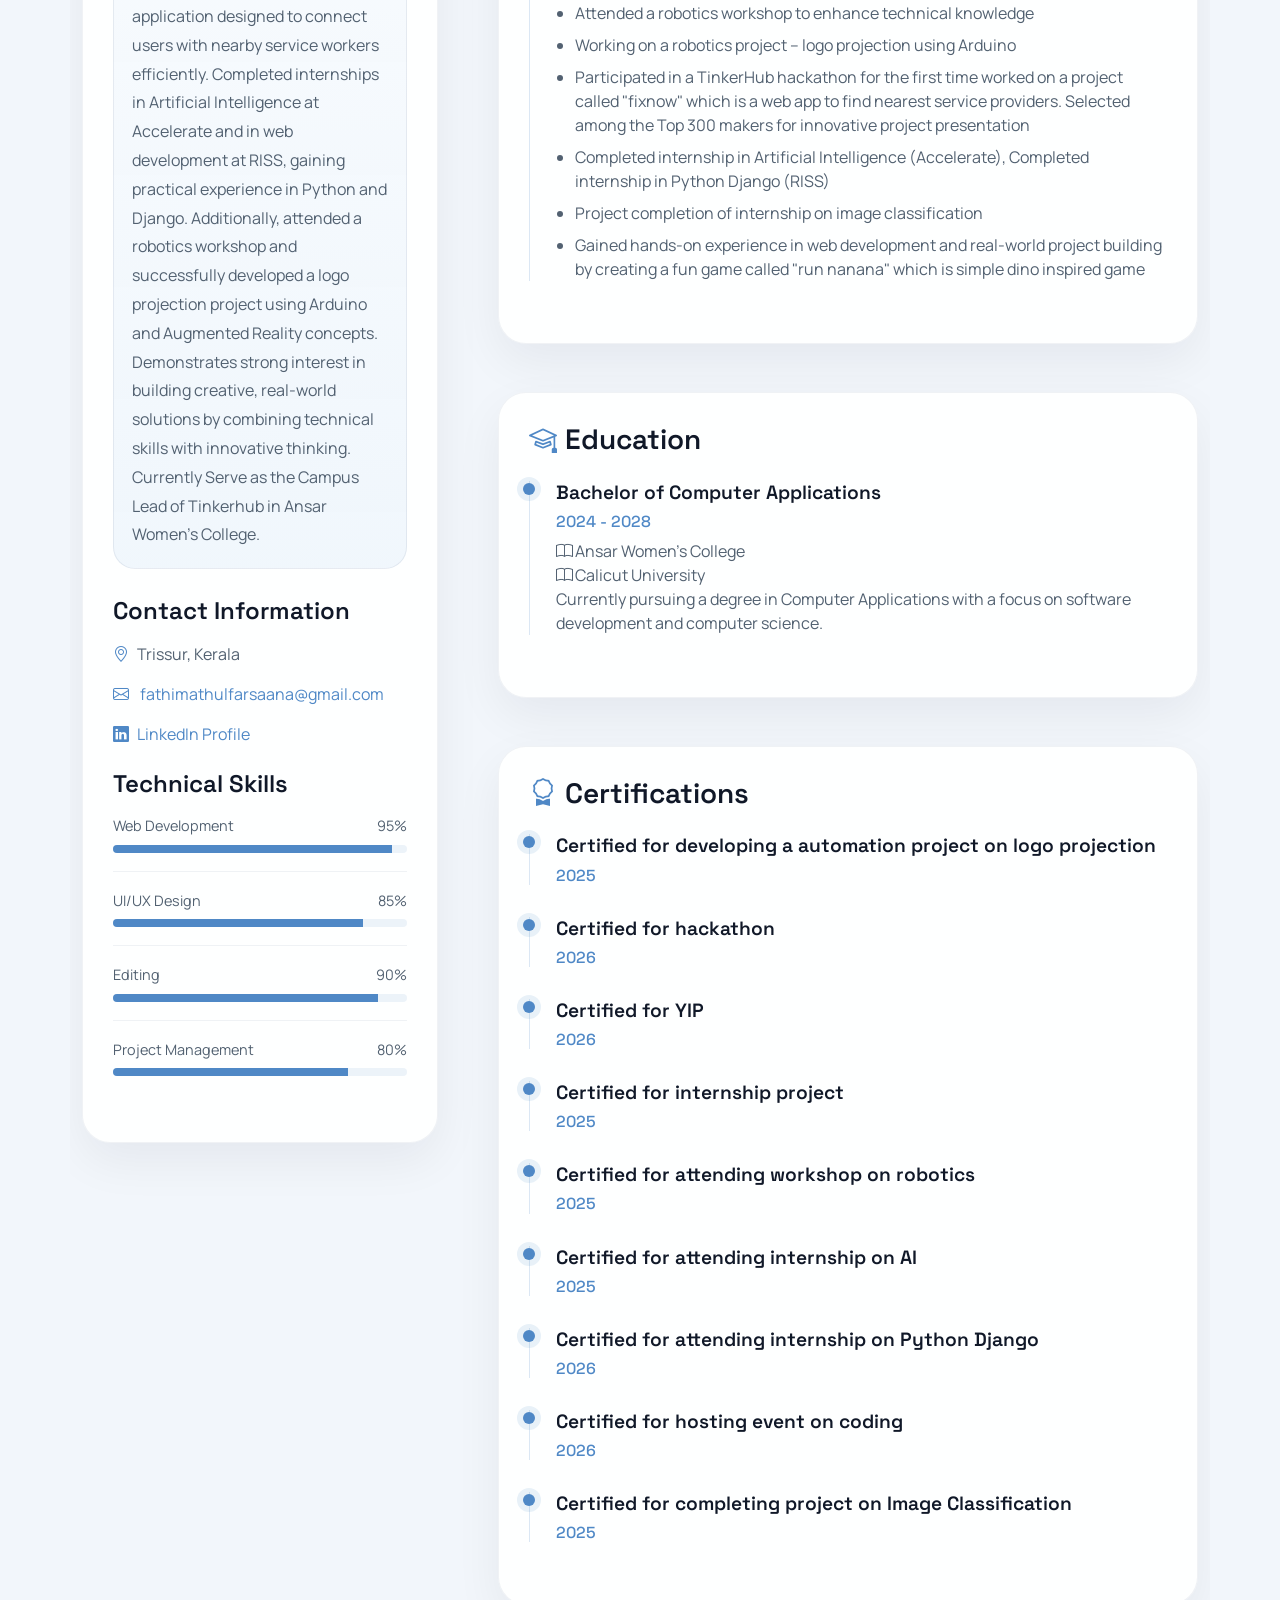
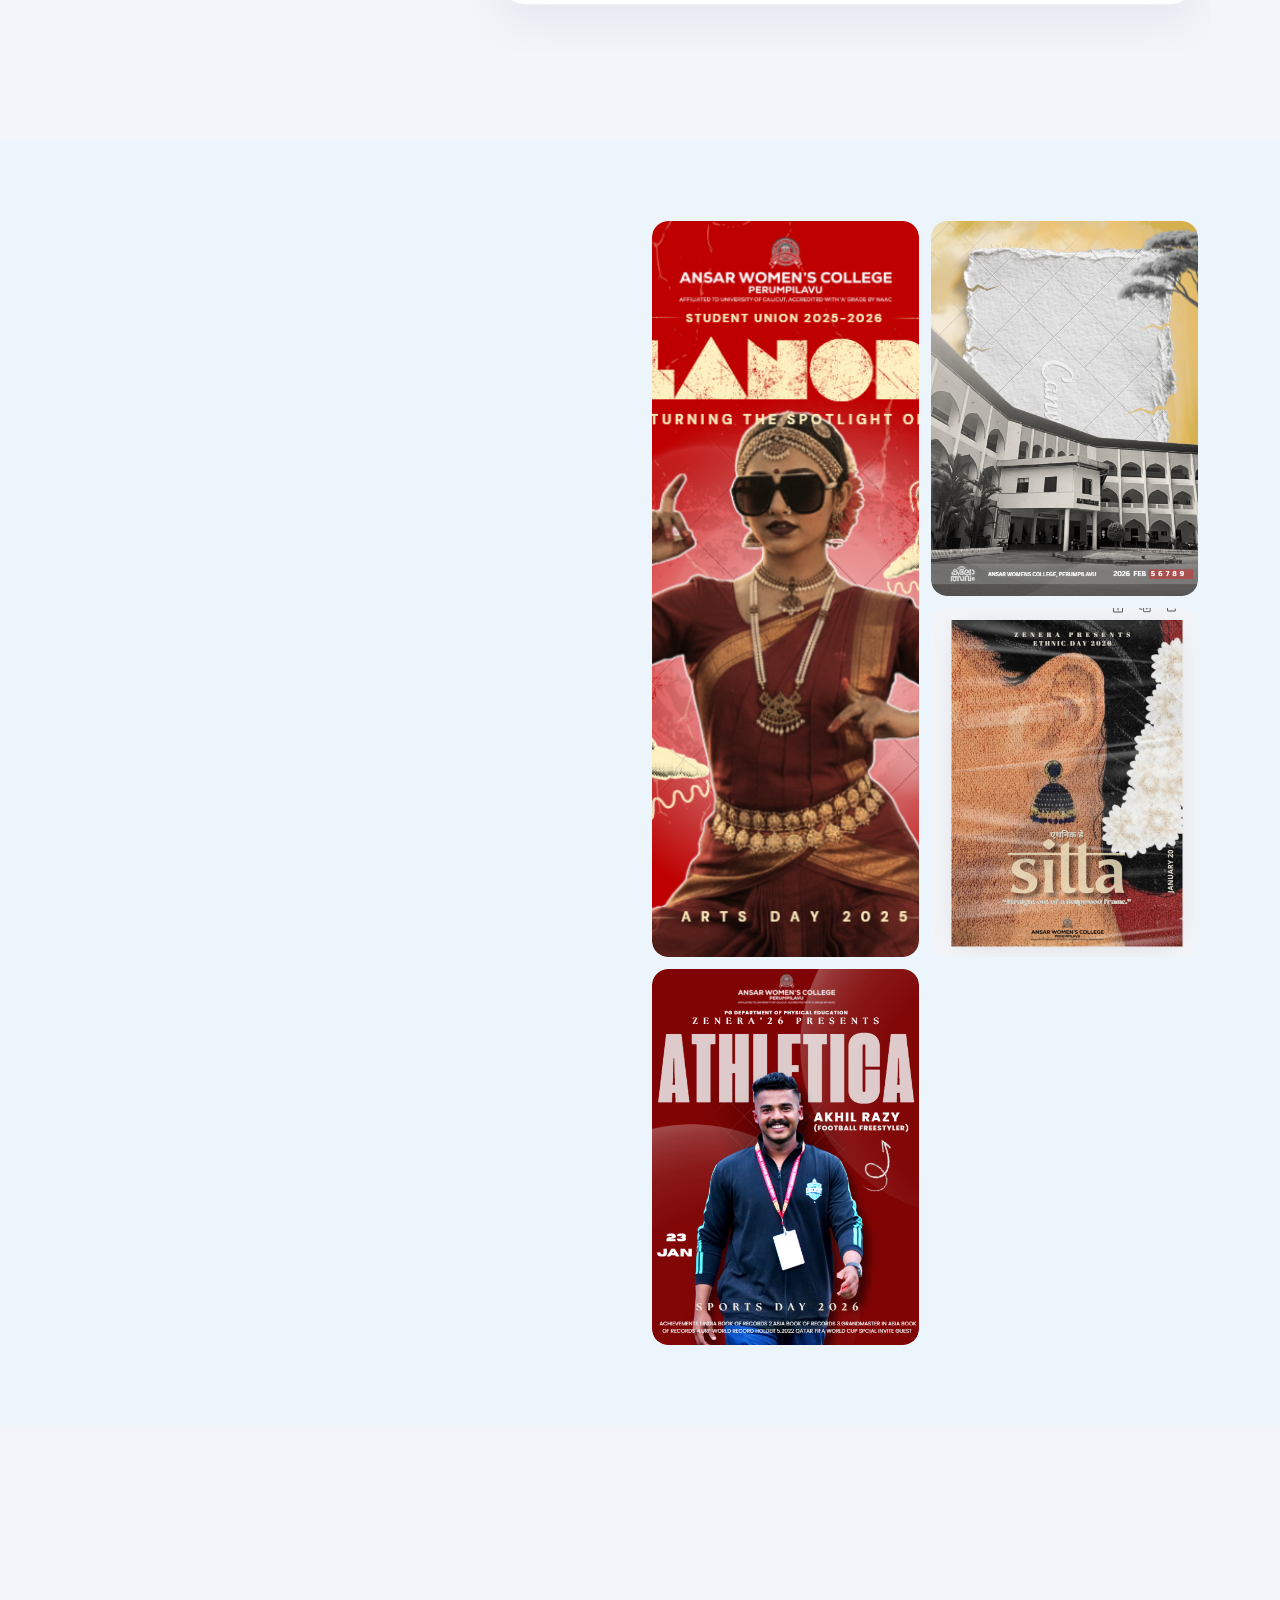
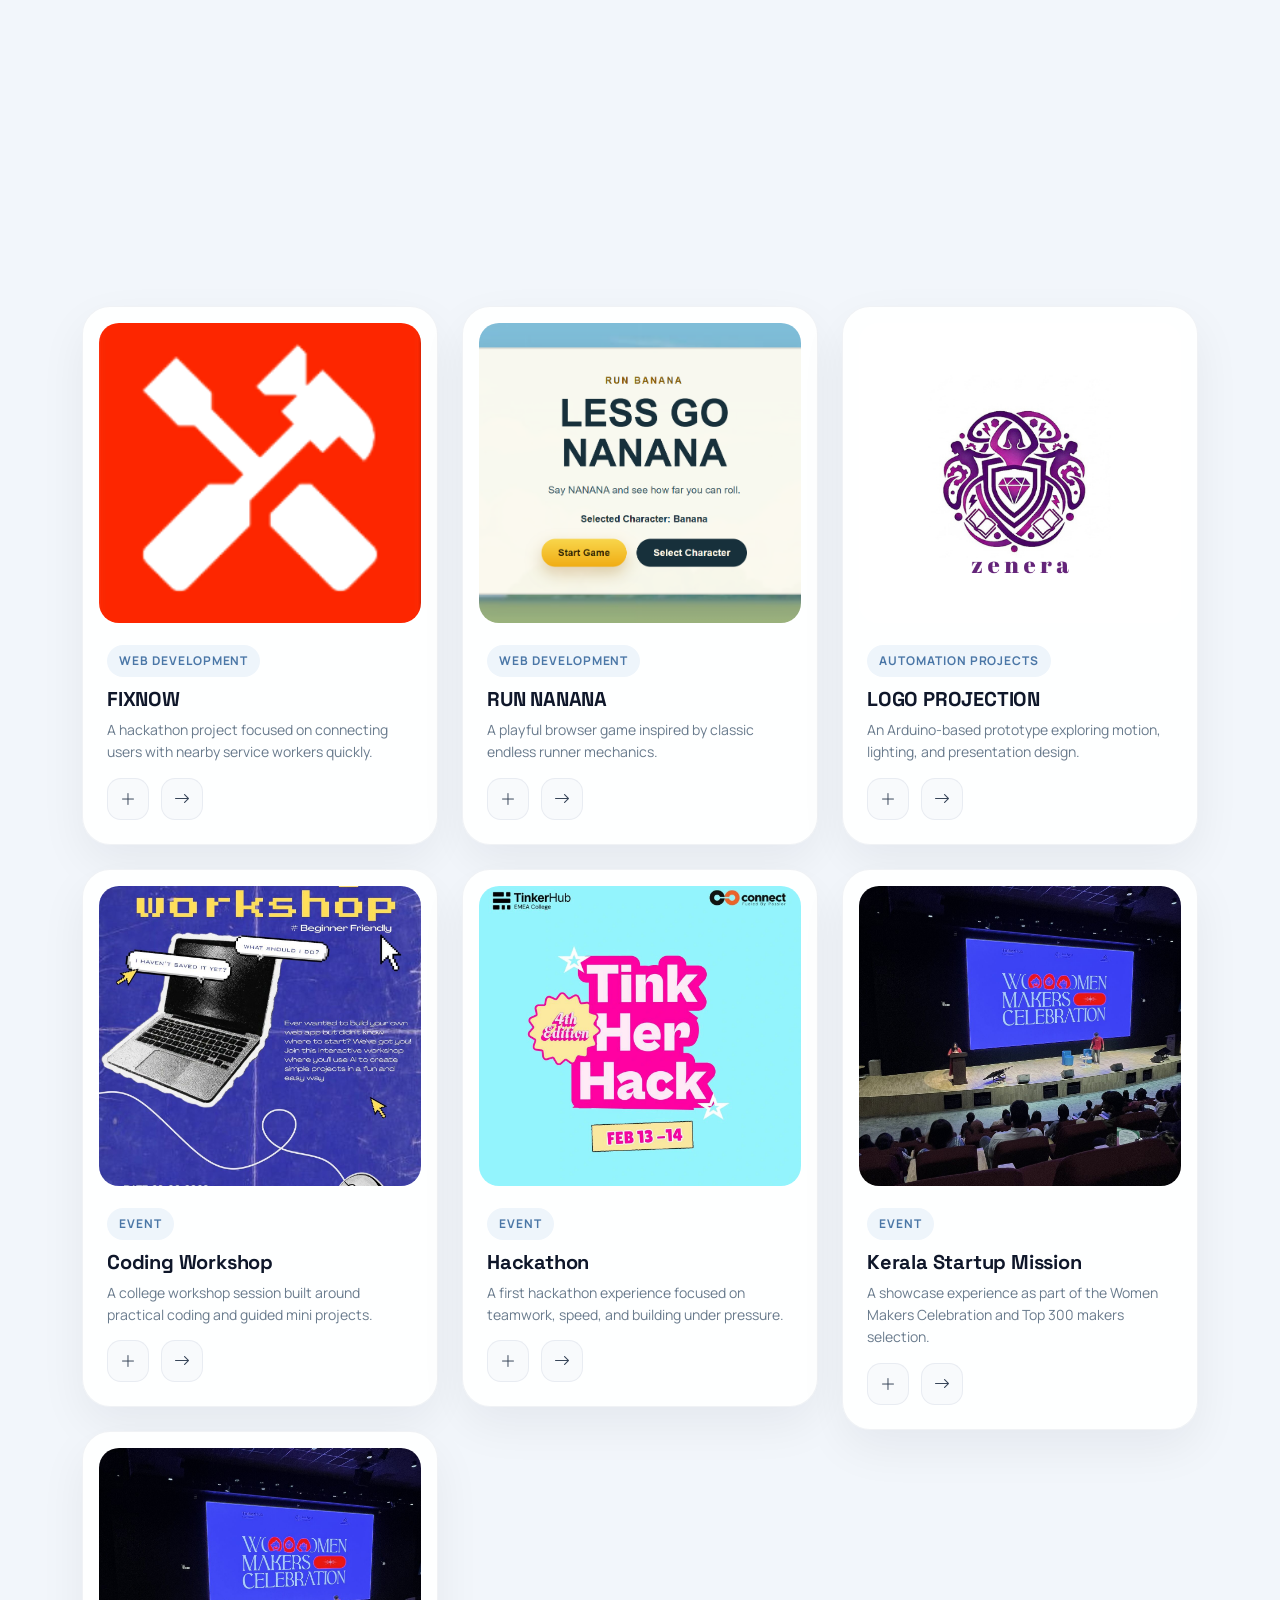
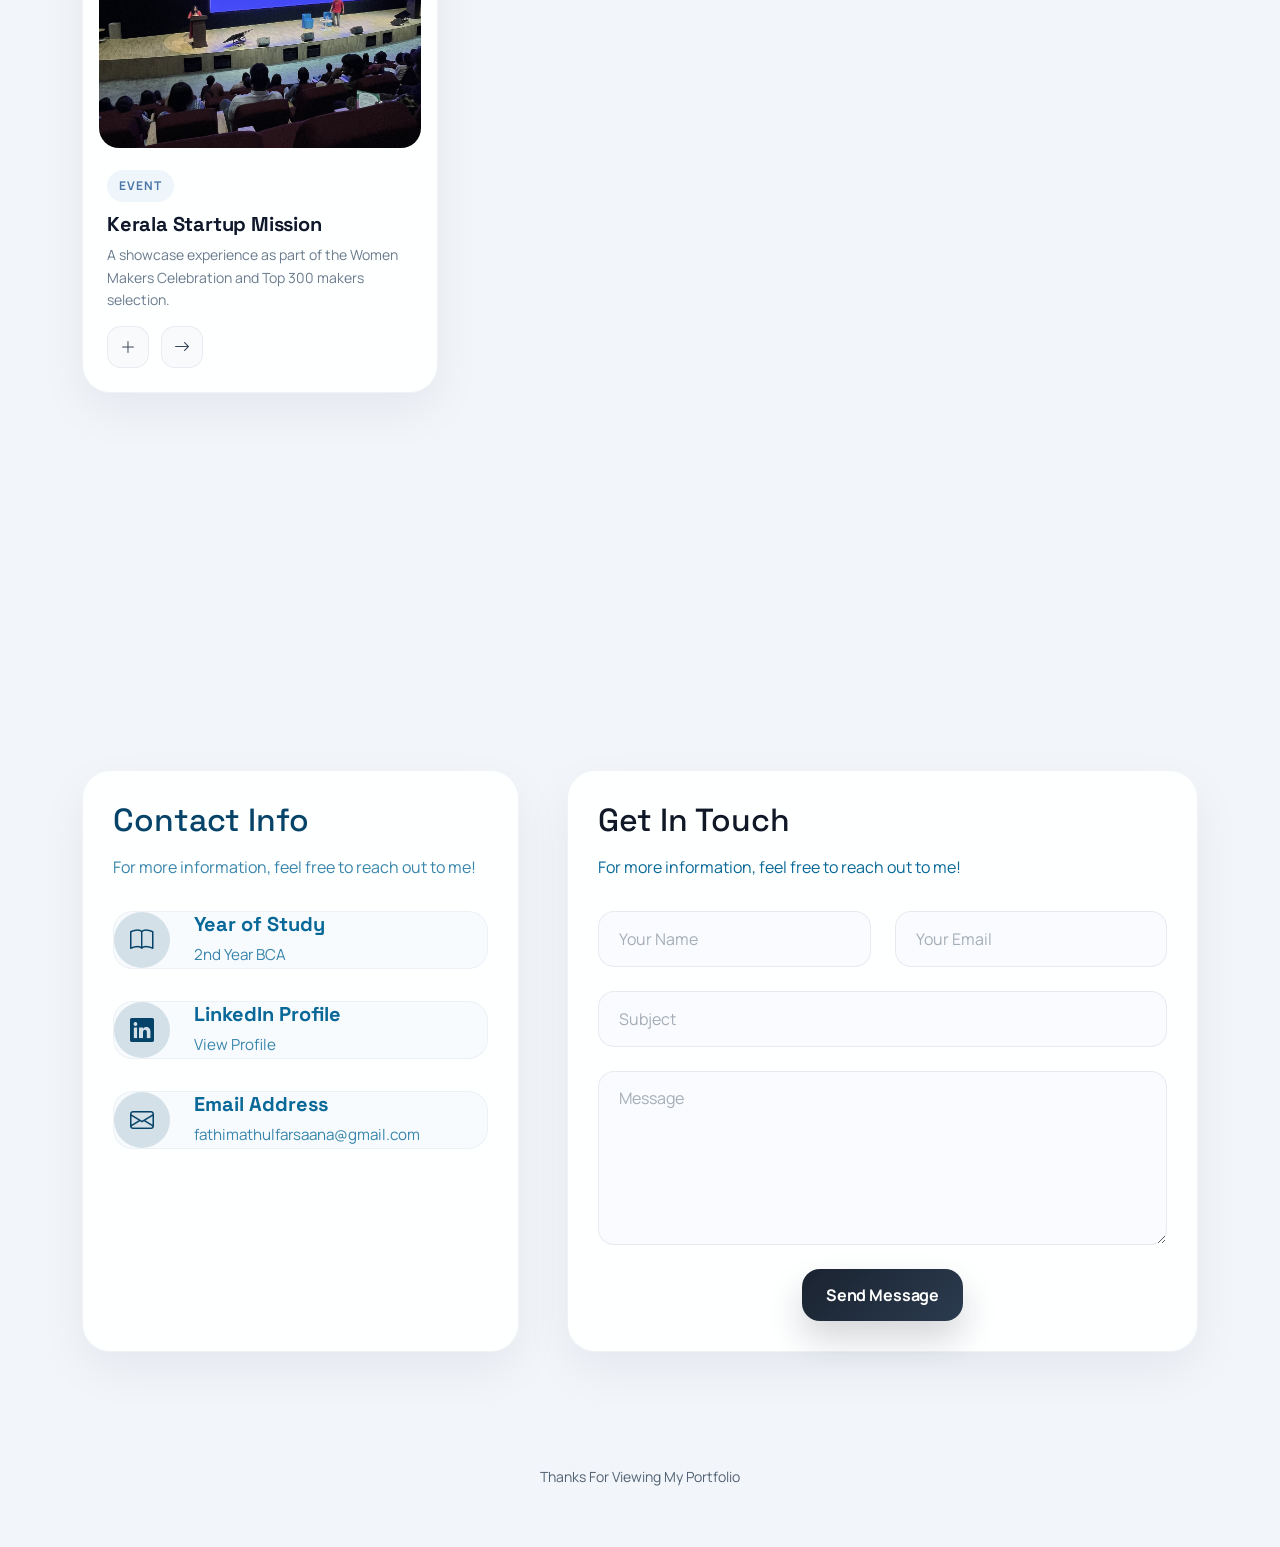
==== commit 1d277b15: "creativity changes" ====
--- a/index.html
+++ b/index.html
@@ -398,10 +398,10 @@
     </section><!-- /Resume Section -->
 
     <!-- Certifications Section -->
-<section id="certifications" class="certifications section">
+<!-- <section id="certifications" class="certifications section">
 
   <!-- Section Title -->
-  <div class="container section-title" data-aos="fade-up">
+  <!-- <div class="container section-title" data-aos="fade-up">
     <h2>Certifications</h2>
     <p>A collection of my academic achievements, workshop participations, and internship completions.</p>
   </div>
@@ -409,8 +409,7 @@
   <div class="container">
     <div class="row gy-4">
 
-      <!-- Certification Item 1 -->
-      <div class="col-lg-4 col-md-6" data-aos="fade-up" data-aos-delay="100">
+       <div class="col-lg-4 col-md-6" data-aos="fade-up" data-aos-delay="100">
         <div class="cert-item">
           <div class="cert-img">
             <img src="assets/img/certification/accelerate1.jpeg" class="img-fluid" alt="AI Internship">
@@ -423,10 +422,10 @@
             <p>Accelerate - 2025</p>
           </div>
         </div>
-      </div>
+      </div> -->
 
       <!-- Certification Item 2 -->
-      <div class="col-lg-4 col-md-6" data-aos="fade-up" data-aos-delay="200">
+      <!-- <div class="col-lg-4 col-md-6" data-aos="fade-up" data-aos-delay="200">
         <div class="cert-item">
           <div class="cert-img">
             <img src="assets/img/certification/accelerate.jpeg" class="img-fluid" alt="Python Django">
@@ -439,10 +438,10 @@
             <p>RISS - 2026</p>
           </div>
         </div>
-      </div>
+      </div> --> 
 
       <!-- Certification Item 3 -->
-      <div class="col-lg-4 col-md-6" data-aos="fade-up" data-aos-delay="300">
+      <!-- <div class="col-lg-4 col-md-6" data-aos="fade-up" data-aos-delay="300">
         <div class="cert-item">
           <div class="cert-img">
             <img src="assets/img/certification/kerala startup mission.png" class="img-fluid" alt="Hackathon">
@@ -455,10 +454,10 @@
             <p>TinkerHub - 2026</p>
           </div>
         </div>
-      </div>
+      </div> -->
 
        <!-- Certification Item 4 -->
-      <div class="col-lg-4 col-md-6" data-aos="fade-up" data-aos-delay="300">
+      <!-- <div class="col-lg-4 col-md-6" data-aos="fade-up" data-aos-delay="300">
         <div class="cert-item">
           <div class="cert-img">
             <img src="assets/img/certification/yip.jpeg" class="img-fluid" alt="YIP">
@@ -471,11 +470,11 @@
             <p>YIP 2026</p>
           </div>
         </div>
-      </div>
+      </div> -->
 
       
        <!-- Certification Item 5 -->
-      <div class="col-lg-4 col-md-6" data-aos="fade-up" data-aos-delay="300">
+      <!-- <div class="col-lg-4 col-md-6" data-aos="fade-up" data-aos-delay="300">
         <div class="cert-item">
           <div class="cert-img">
             <img src="assets/img/certification/yip2.jpeg" class="img-fluid" alt="YIP">
@@ -488,11 +487,11 @@
             <p>YIP 2026</p>
           </div>
         </div>
-      </div>
+      </div> -->
 
         
        <!-- Certification Item 5 -->
-      <div class="col-lg-4 col-md-6" data-aos="fade-up" data-aos-delay="300">
+      <!-- <div class="col-lg-4 col-md-6" data-aos="fade-up" data-aos-delay="300">
         <div class="cert-item">
           <div class="cert-img">
             <img src="assets/img/portfolio/result1.png" class="img-fluid" alt="YIP">
@@ -505,10 +504,10 @@
             <p>2024</p>
           </div>
         </div>
-      </div>
+      </div> -->
 
            <!-- Certification Item 5 -->
-      <div class="col-lg-4 col-md-6" data-aos="fade-up" data-aos-delay="300">
+      <!-- <div class="col-lg-4 col-md-6" data-aos="fade-up" data-aos-delay="300">
         <div class="cert-item">
           <div class="cert-img">
             <img src="assets/img/portfolio/result2.png" class="img-fluid" alt="YIP">
@@ -521,10 +520,10 @@
             <p>2025</p>
           </div>
         </div>
-      </div>
+      </div> -->
 
            <!-- Certification Item 5 -->
-      <div class="col-lg-4 col-md-6" data-aos="fade-up" data-aos-delay="300">
+      <!-- <div class="col-lg-4 col-md-6" data-aos="fade-up" data-aos-delay="300">
         <div class="cert-item">
           <div class="cert-img">
             <img src="assets/img/portfolio/result3.png" class="img-fluid" alt="YIP">
@@ -541,8 +540,8 @@
 
     </div>
   </div>
-</section>
-<!-- /Certifications Section -->
+</section> -->
+
 
 <!-- Creative Corner Teaser Section -->
 <section id="creative" class="creative-teaser section light-background">
